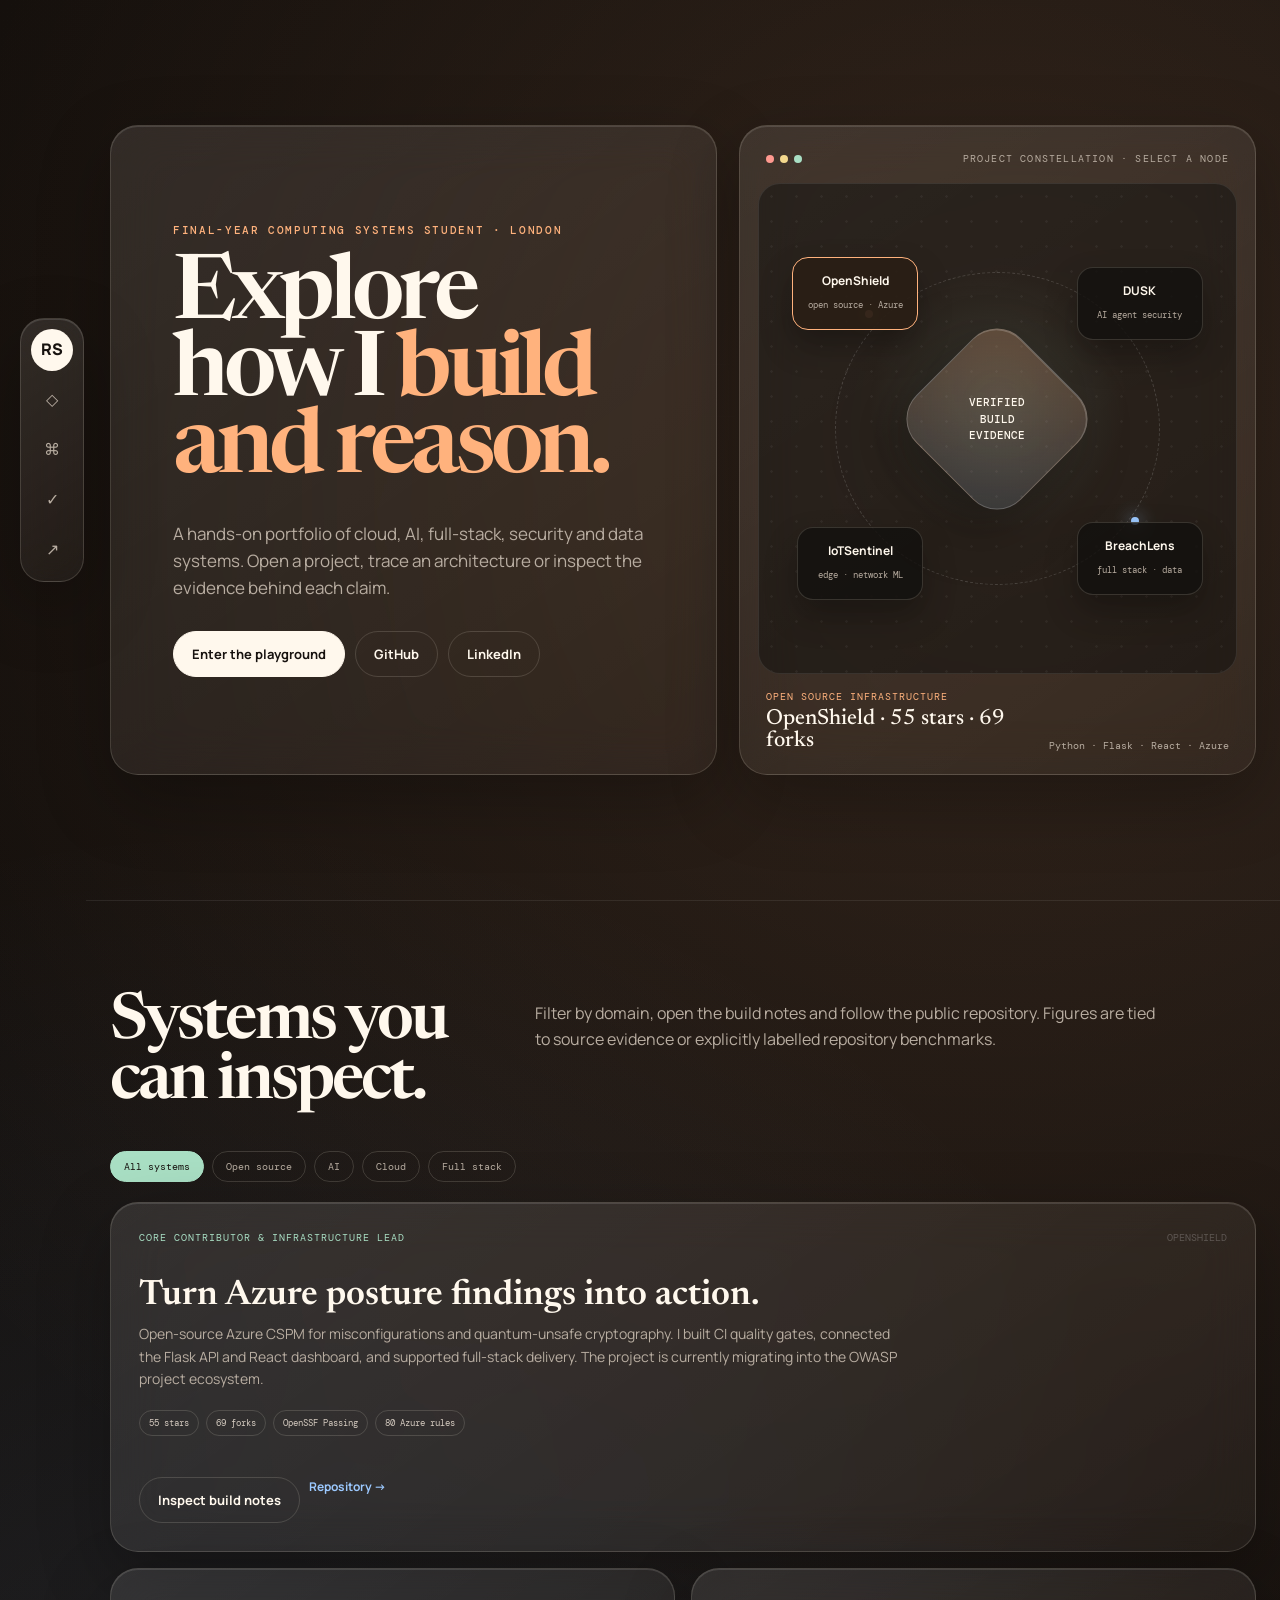
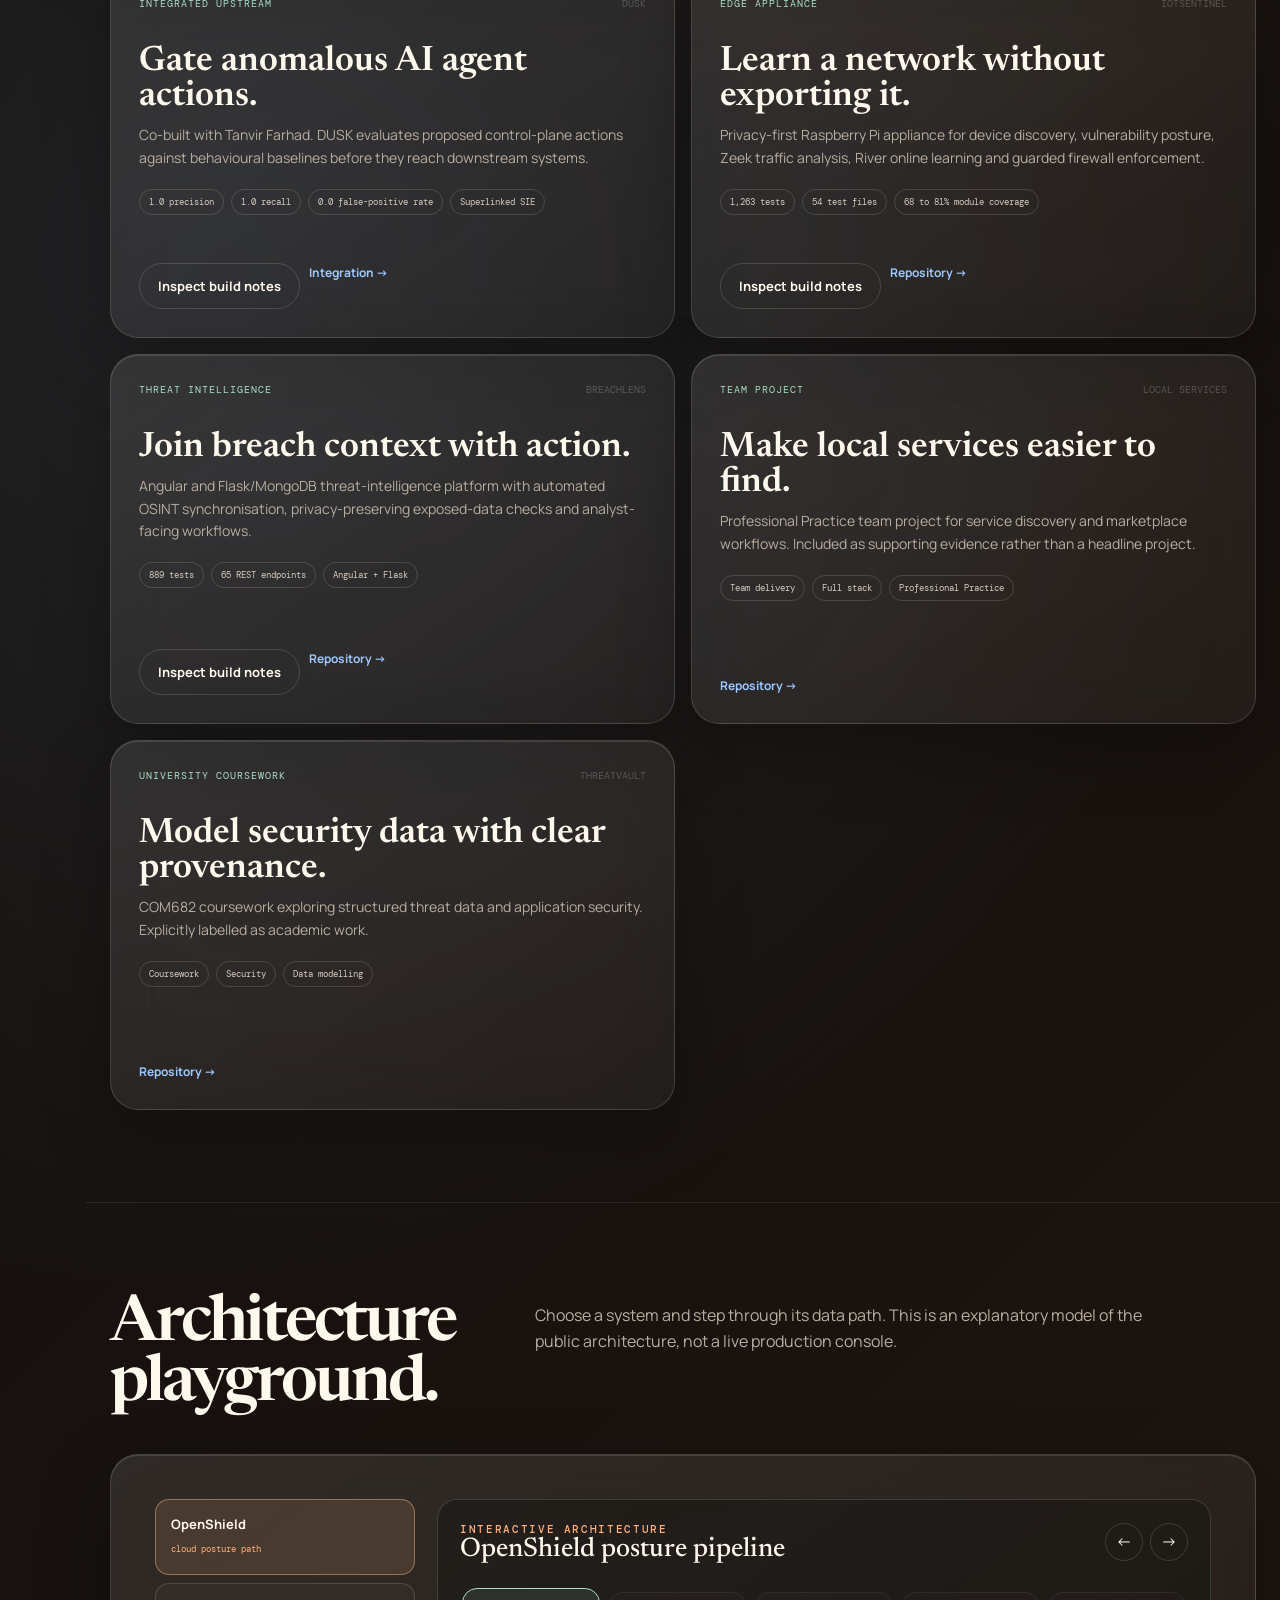
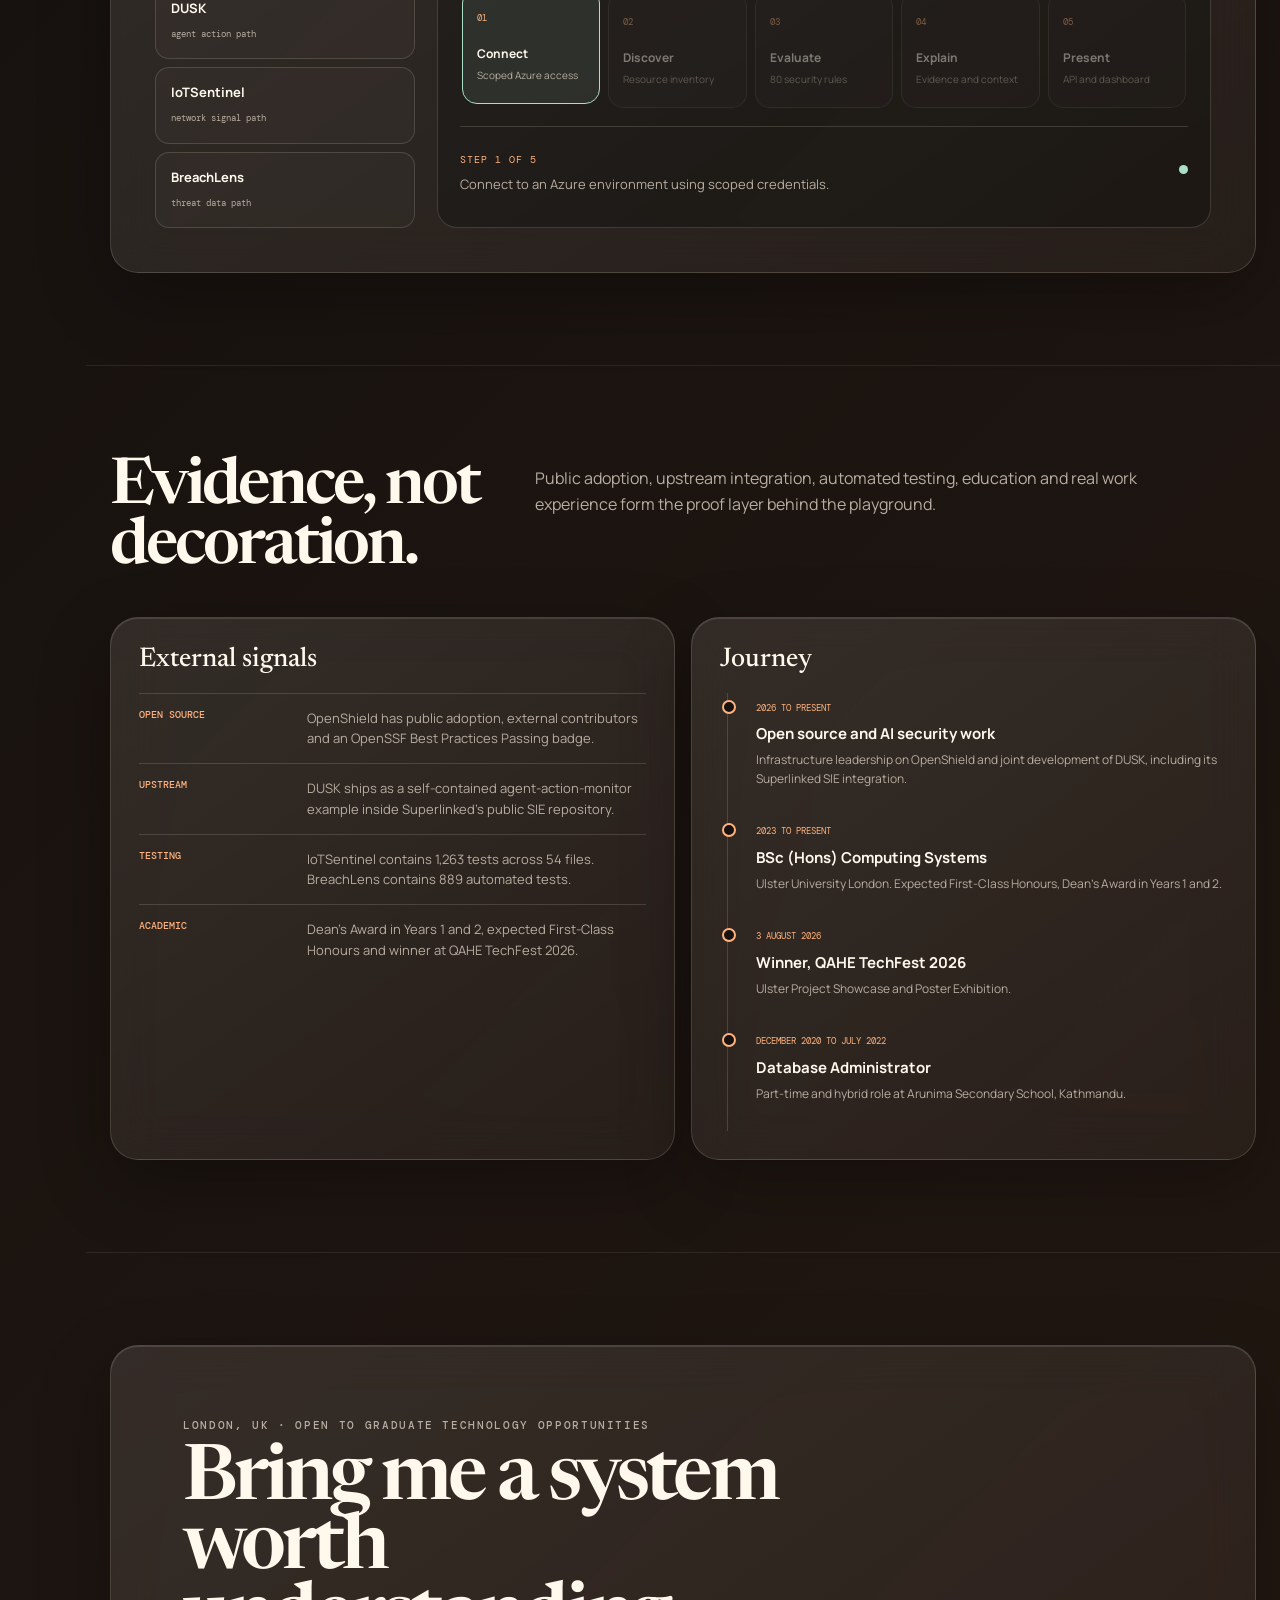
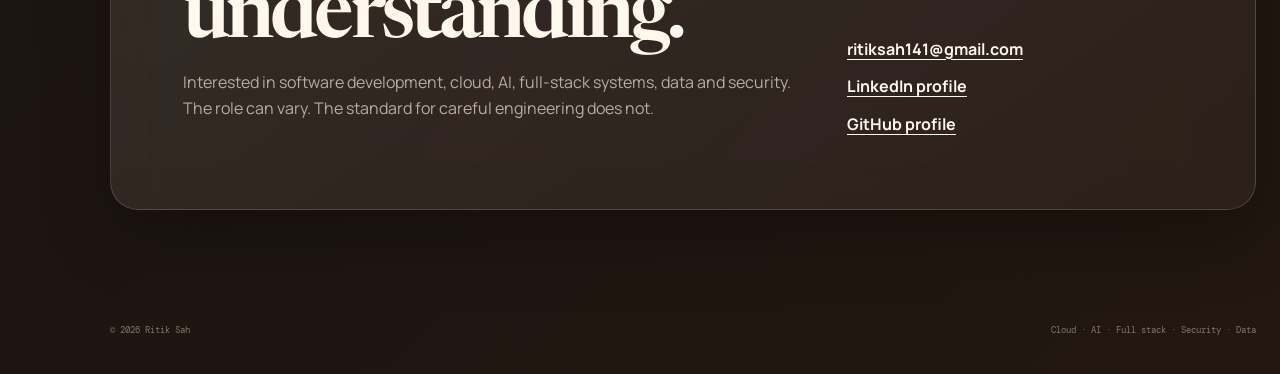
==== index.html @ d70bc998 "Rebuild portfolio as interactive systems playground" ====
<!doctype html>
<html lang="en">
<head>
  <meta charset="utf-8">
  <meta name="viewport" content="width=device-width,initial-scale=1">
  <meta name="description" content="Ritik Sah builds reliable digital systems across cloud, AI, full stack, security and data.">
  <meta property="og:title" content="Ritik Sah | Systems Playground">
  <meta property="og:description" content="Explore verified projects, architecture decisions and engineering evidence in an interactive systems playground.">
  <meta property="og:type" content="website">
  <meta property="og:url" content="https://portfolio-lilac-ten-41.vercel.app/">
  <meta name="twitter:card" content="summary">
  <meta name="theme-color" content="#17120f">
  <title>Ritik Sah | Systems Playground</title>
  <link rel="icon" href="data:image/svg+xml,%3Csvg xmlns='http://www.w3.org/2000/svg' viewBox='0 0 64 64'%3E%3Crect width='64' height='64' rx='16' fill='%2317120f'/%3E%3Cpath d='M32 10 50 17v13c0 12-7 20-18 25C21 50 14 42 14 30V17l18-7Z' fill='none' stroke='%23ffb27d' stroke-width='4'/%3E%3Cpath d='m23 32 6 6 13-14' fill='none' stroke='%23fff8ed' stroke-width='4'/%3E%3C/svg%3E">
  <link rel="preconnect" href="https://fonts.googleapis.com">
  <link rel="preconnect" href="https://fonts.gstatic.com" crossorigin>
  <link href="https://fonts.googleapis.com/css2?family=DM+Mono:wght@400;500&amp;family=Manrope:wght@400;500;600;700&amp;family=Newsreader:opsz,wght@6..72,500;6..72,600&amp;display=swap" rel="stylesheet">
  <style>
    :root {
      --night: #17120f;
      --night-deep: #0e0b09;
      --glass: rgba(255, 248, 239, .075);
      --glass-strong: rgba(255, 248, 239, .115);
      --line: rgba(255, 244, 229, .15);
      --paper: #fff8ed;
      --muted: #b8ada1;
      --peach: #ffb27d;
      --mint: #a9dfc4;
      --blue: #9cc9ff;
      --yellow: #f4d88d;
      --red: #ff998f;
      --max: 1240px;
      --radius: 28px;
    }

    * { box-sizing: border-box; }
    html { scroll-behavior: smooth; }
    body {
      margin: 0;
      min-height: 100vh;
      background:
        radial-gradient(circle at 78% 8%, rgba(255, 178, 125, .14), transparent 28%),
        radial-gradient(circle at 17% 36%, rgba(156, 201, 255, .1), transparent 30%),
        linear-gradient(135deg, var(--night-deep), var(--night) 48%, #221711);
      color: var(--paper);
      font-family: Manrope, sans-serif;
      line-height: 1.6;
      overflow-x: hidden;
    }
    body::before {
      content: "";
      position: fixed;
      inset: 0;
      pointer-events: none;
      opacity: .22;
      background-image:
        linear-gradient(rgba(255,255,255,.04) 1px, transparent 1px),
        linear-gradient(90deg, rgba(255,255,255,.04) 1px, transparent 1px);
      background-size: 52px 52px;
      mask-image: radial-gradient(circle at 50% 45%, black, transparent 78%);
    }
    a { color: inherit; }
    button, input { font: inherit; }
    button { color: inherit; }
    .skip {
      position: fixed;
      left: 18px;
      top: -80px;
      z-index: 1000;
      padding: 10px 14px;
      background: var(--paper);
      color: var(--night);
      border-radius: 10px;
    }
    .skip:focus { top: 18px; }
    :focus-visible { outline: 3px solid var(--yellow); outline-offset: 4px; }

    .glass {
      background: linear-gradient(145deg, rgba(255,255,255,.105), rgba(255,255,255,.045));
      border: 1px solid var(--line);
      border-radius: var(--radius);
      box-shadow: inset 0 1px 0 rgba(255,255,255,.12), 0 24px 70px rgba(0,0,0,.28);
      backdrop-filter: blur(24px) saturate(120%);
    }
    .shell { width: min(var(--max), calc(100% - 48px)); margin-inline: auto; }
    .mono { font-family: DM Mono, monospace; }
    .eyebrow {
      margin: 0;
      color: var(--peach);
      font: 500 11px DM Mono, monospace;
      letter-spacing: .15em;
      text-transform: uppercase;
    }

    .side-nav {
      position: fixed;
      z-index: 50;
      left: 20px;
      top: 50%;
      translate: 0 -50%;
      display: flex;
      flex-direction: column;
      gap: 8px;
      padding: 10px;
      border-radius: 24px;
    }
    .side-nav a {
      position: relative;
      display: grid;
      place-items: center;
      width: 42px;
      height: 42px;
      border-radius: 50%;
      text-decoration: none;
      color: var(--muted);
      transition: .2s ease;
    }
    .side-nav a:first-child { background: var(--paper); color: var(--night); font-weight: 800; }
    .side-nav a:hover, .side-nav a.active { background: var(--glass-strong); color: var(--paper); transform: scale(1.07); }
    .side-nav a:first-child:hover { background: var(--paper); color: var(--night); }
    .nav-tip {
      position: absolute;
      left: 52px;
      padding: 5px 9px;
      border: 1px solid var(--line);
      border-radius: 999px;
      background: #201914;
      color: var(--paper);
      font: 10px DM Mono, monospace;
      letter-spacing: .08em;
      text-transform: uppercase;
      white-space: nowrap;
      opacity: 0;
      pointer-events: none;
      transition: .18s ease;
    }
    .side-nav a:hover .nav-tip, .side-nav a:focus-visible .nav-tip { opacity: 1; left: 58px; }

    main { padding-left: 86px; }
    section { padding: 92px 0; border-top: 1px solid rgba(255,255,255,.08); }
    .hero { min-height: 100vh; display: grid; align-items: center; padding: 48px 0; border: 0; }
    .hero-grid { display: grid; grid-template-columns: 1.08fr .92fr; gap: 22px; }
    .hero-copy { padding: clamp(34px, 5vw, 62px); display: flex; flex-direction: column; justify-content: center; }
    .hero h1 {
      max-width: 760px;
      margin: 22px 0 0;
      font: 600 clamp(58px, 7vw, 102px)/.86 Newsreader, serif;
      letter-spacing: -.055em;
    }
    .hero h1 span { color: var(--peach); }
    .hero-intro { max-width: 650px; margin: 30px 0 0; color: var(--muted); font-size: 17px; }
    .hero-actions { display: flex; flex-wrap: wrap; gap: 10px; margin-top: 30px; }
    .btn {
      display: inline-flex;
      align-items: center;
      justify-content: center;
      min-height: 46px;
      padding: 0 18px;
      border: 1px solid var(--line);
      border-radius: 999px;
      background: transparent;
      color: var(--paper);
      text-decoration: none;
      font-size: 13px;
      font-weight: 700;
      cursor: pointer;
      transition: .2s ease;
    }
    .btn.primary { background: var(--paper); color: var(--night); border-color: var(--paper); }
    .btn:hover { transform: translateY(-2px); border-color: rgba(255,255,255,.42); }

    .console { min-height: 650px; padding: 18px; display: flex; flex-direction: column; overflow: hidden; }
    .console-bar { display: flex; align-items: center; justify-content: space-between; gap: 16px; padding: 8px 8px 18px; }
    .console-dots { display: flex; gap: 6px; }
    .console-dots i { width: 8px; height: 8px; border-radius: 50%; background: var(--red); }
    .console-dots i:nth-child(2) { background: var(--yellow); }
    .console-dots i:nth-child(3) { background: var(--mint); }
    .console-title { color: var(--muted); font: 10px DM Mono, monospace; letter-spacing: .12em; text-transform: uppercase; }
    .console-stage {
      position: relative;
      flex: 1;
      min-height: 490px;
      overflow: hidden;
      border: 1px solid rgba(255,255,255,.09);
      border-radius: 22px;
      background:
        radial-gradient(circle at 50% 45%, rgba(169,223,196,.12), transparent 36%),
        rgba(7,8,8,.4);
    }
    .console-stage::before {
      content: "";
      position: absolute;
      inset: 0;
      background-image: radial-gradient(circle, rgba(255,255,255,.13) 1px, transparent 1.5px);
      background-size: 25px 25px;
      opacity: .35;
    }
    .orbit { position: absolute; inset: 18% 16%; border: 1px dashed rgba(255,255,255,.16); border-radius: 50%; animation: spin 32s linear infinite; }
    .orbit::before, .orbit::after { content: ""; position: absolute; width: 8px; height: 8px; border-radius: 50%; background: var(--peach); box-shadow: 0 0 18px var(--peach); }
    .orbit::before { left: 9%; top: 12%; }
    .orbit::after { right: 6%; bottom: 19%; background: var(--blue); box-shadow: 0 0 18px var(--blue); }
    .core {
      position: absolute;
      left: 50%;
      top: 48%;
      translate: -50% -50%;
      width: 148px;
      aspect-ratio: 1;
      display: grid;
      place-items: center;
      border-radius: 34px;
      background: linear-gradient(145deg, rgba(255,178,125,.24), rgba(156,201,255,.12));
      border: 1px solid rgba(255,255,255,.2);
      box-shadow: 0 24px 60px rgba(0,0,0,.35), inset 0 1px 0 rgba(255,255,255,.2);
      transform: rotate(45deg);
      transition: .35s ease;
    }
    .core span { transform: rotate(-45deg); text-align: center; font: 500 11px DM Mono, monospace; line-height: 1.5; }
    .node {
      position: absolute;
      width: 126px;
      padding: 13px;
      border: 1px solid var(--line);
      border-radius: 16px;
      background: rgba(20,17,15,.84);
      box-shadow: 0 16px 32px rgba(0,0,0,.28);
      cursor: pointer;
      transition: .22s ease;
    }
    .node:hover, .node.active { transform: translateY(-5px); border-color: var(--peach); background: rgba(42,30,22,.94); }
    .node b { display: block; font-size: 12px; }
    .node small { color: var(--muted); font: 9px DM Mono, monospace; }
    .node[data-key="openshield"] { left: 7%; top: 16%; }
    .node[data-key="dusk"] { right: 7%; top: 17%; }
    .node[data-key="iotsentinel"] { left: 8%; bottom: 15%; }
    .node[data-key="breachlens"] { right: 7%; bottom: 16%; }
    .console-readout { display: grid; grid-template-columns: 1fr auto; gap: 20px; align-items: end; padding: 16px 8px 4px; }
    .readout-label { color: var(--peach); font: 10px DM Mono, monospace; text-transform: uppercase; letter-spacing: .1em; }
    .readout-title { margin-top: 5px; font: 500 22px Newsreader, serif; }
    .readout-meta { color: var(--muted); font: 10px DM Mono, monospace; text-align: right; }

    .section-head { display: grid; grid-template-columns: .7fr 1.3fr; gap: 36px; margin-bottom: 38px; }
    .section-head h2 { margin: 0; font: 600 clamp(42px, 5vw, 68px)/.94 Newsreader, serif; letter-spacing: -.045em; }
    .section-head p { max-width: 620px; margin: 8px 0 0; color: var(--muted); }

    .filter-row { display: flex; flex-wrap: wrap; gap: 8px; margin-bottom: 20px; }
    .filter {
      padding: 8px 13px;
      border: 1px solid var(--line);
      border-radius: 999px;
      background: transparent;
      color: var(--muted);
      font: 10px DM Mono, monospace;
      cursor: pointer;
    }
    .filter.active, .filter:hover { color: var(--night); background: var(--mint); border-color: var(--mint); }
    .project-grid { display: grid; grid-template-columns: repeat(12, 1fr); gap: 16px; }
    .project-card {
      grid-column: span 6;
      min-height: 370px;
      padding: 28px;
      display: flex;
      flex-direction: column;
      transition: transform .25s ease, border-color .25s ease, opacity .25s ease;
    }
    .project-card.featured { grid-column: span 12; min-height: 350px; }
    .project-card:hover { transform: translateY(-6px); border-color: rgba(255,178,125,.5); }
    .project-card.hidden { display: none; }
    .card-top { display: flex; justify-content: space-between; align-items: start; gap: 18px; }
    .status { color: var(--mint); font: 10px DM Mono, monospace; text-transform: uppercase; letter-spacing: .1em; }
    .card-number { color: rgba(255,255,255,.22); font: 10px DM Mono, monospace; }
    .project-card h3 { margin: 34px 0 10px; font: 600 35px Newsreader, serif; }
    .project-card p { max-width: 760px; margin: 0; color: var(--muted); font-size: 14px; }
    .chips { display: flex; flex-wrap: wrap; gap: 7px; margin: 20px 0; }
    .chip { padding: 6px 9px; border: 1px solid var(--line); border-radius: 999px; color: #d6ccc1; font: 9px DM Mono, monospace; }
    .card-actions { margin-top: auto; display: flex; flex-wrap: wrap; gap: 9px; }
    .text-link { color: var(--blue); font-size: 12px; font-weight: 700; text-decoration: none; }

    .playground { padding: clamp(24px, 4vw, 44px); }
    .play-grid { display: grid; grid-template-columns: 260px 1fr; gap: 22px; }
    .play-menu { display: flex; flex-direction: column; gap: 8px; }
    .play-tab {
      padding: 14px 15px;
      border: 1px solid var(--line);
      border-radius: 14px;
      background: rgba(255,255,255,.025);
      color: var(--muted);
      text-align: left;
      cursor: pointer;
      transition: .2s ease;
    }
    .play-tab b { display: block; color: var(--paper); font-size: 13px; }
    .play-tab span { font: 9px DM Mono, monospace; }
    .play-tab.active { background: rgba(255,178,125,.13); border-color: rgba(255,178,125,.46); color: var(--peach); }
    .flow-panel { min-width: 0; padding: 22px; border: 1px solid var(--line); border-radius: 20px; background: rgba(3,5,5,.25); }
    .flow-toolbar { display: flex; justify-content: space-between; gap: 20px; align-items: center; margin-bottom: 24px; }
    .flow-toolbar h3 { margin: 0; font: 500 27px Newsreader, serif; }
    .flow-actions { display: flex; gap: 7px; }
    .icon-btn { width: 38px; height: 38px; border: 1px solid var(--line); border-radius: 50%; background: transparent; cursor: pointer; }
    .icon-btn:hover { background: var(--glass-strong); }
    .flow-track { display: grid; grid-template-columns: repeat(5, minmax(100px, 1fr)); gap: 8px; overflow-x: auto; padding: 5px 2px 18px; }
    .flow-step {
      position: relative;
      min-height: 116px;
      padding: 14px;
      border: 1px solid var(--line);
      border-radius: 15px;
      background: rgba(255,255,255,.035);
      opacity: .42;
      transition: .25s ease;
    }
    .flow-step.active { opacity: 1; border-color: var(--mint); background: rgba(169,223,196,.1); transform: translateY(-4px); }
    .flow-step.done { opacity: .75; }
    .step-index { color: var(--peach); font: 9px DM Mono, monospace; }
    .flow-step b { display: block; margin-top: 16px; font-size: 12px; }
    .flow-step small { display: block; margin-top: 4px; color: var(--muted); font-size: 10px; }
    .flow-output { display: grid; grid-template-columns: 1fr auto; gap: 16px; padding-top: 18px; border-top: 1px solid var(--line); }
    .flow-output p { margin: 4px 0 0; color: var(--muted); font-size: 13px; }
    .pulse { align-self: center; width: 9px; height: 9px; border-radius: 50%; background: var(--mint); box-shadow: 0 0 0 0 rgba(169,223,196,.45); animation: pulse 1.8s infinite; }

    .evidence-grid { display: grid; grid-template-columns: 1fr 1fr; gap: 16px; }
    .evidence-card { padding: 28px; }
    .evidence-card h3 { margin: 0 0 20px; font: 500 27px Newsreader, serif; }
    .evidence-row { display: grid; grid-template-columns: 150px 1fr; gap: 18px; padding: 14px 0; border-top: 1px solid var(--line); }
    .evidence-row b { color: var(--peach); font: 500 10px DM Mono, monospace; }
    .evidence-row span { color: var(--muted); font-size: 13px; }
    .timeline { border-left: 1px solid var(--line); margin-left: 7px; }
    .timeline article { position: relative; padding: 0 0 28px 28px; }
    .timeline article::before { content: ""; position: absolute; left: -6px; top: 7px; width: 10px; height: 10px; border-radius: 50%; background: var(--night); border: 2px solid var(--peach); }
    .timeline time { color: var(--peach); font: 9px DM Mono, monospace; }
    .timeline h4 { margin: 4px 0; font-size: 15px; }
    .timeline p { margin: 0; color: var(--muted); font-size: 12px; }

    .contact-card { padding: clamp(34px, 6vw, 72px); display: grid; grid-template-columns: 1.3fr .7fr; gap: 40px; align-items: end; }
    .contact-card h2 { max-width: 760px; margin: 15px 0 0; font: 600 clamp(48px, 6vw, 82px)/.9 Newsreader, serif; letter-spacing: -.05em; }
    .contact-card p { max-width: 650px; color: var(--muted); }
    .contact-links { display: flex; flex-direction: column; align-items: flex-start; gap: 12px; }
    .contact-links a { text-underline-offset: 4px; font-weight: 700; }
    .site-footer { display: flex; justify-content: space-between; gap: 30px; padding: 22px 0 38px; color: #80766d; font: 9px DM Mono, monospace; }

    .modal {
      position: fixed;
      inset: 0;
      z-index: 100;
      display: none;
      align-items: center;
      justify-content: center;
      padding: 22px;
      background: rgba(8,6,5,.78);
      backdrop-filter: blur(18px);
    }
    .modal.open { display: flex; }
    .modal-box { width: min(780px, 100%); max-height: 88vh; overflow: auto; padding: 30px; }
    .modal-head { display: flex; justify-content: space-between; gap: 18px; align-items: start; }
    .modal-title { margin: 5px 0 0; font: 600 42px Newsreader, serif; }
    .modal-close { width: 40px; height: 40px; border: 1px solid var(--line); border-radius: 50%; background: transparent; cursor: pointer; }
    .modal-summary { color: var(--muted); }
    .modal-section { margin-top: 26px; }
    .modal-section h4 { margin: 0 0 10px; color: var(--peach); font: 500 10px DM Mono, monospace; letter-spacing: .11em; text-transform: uppercase; }
    .modal-list { display: grid; gap: 8px; padding: 0; list-style: none; }
    .modal-list li { padding: 12px 13px; border: 1px solid var(--line); border-radius: 12px; color: #d7ccc0; font-size: 13px; }

    .reveal { opacity: 0; transform: translateY(18px); transition: .6s ease; }
    .reveal.visible { opacity: 1; transform: none; }
    @keyframes spin { to { transform: rotate(360deg); } }
    @keyframes pulse { 70% { box-shadow: 0 0 0 12px rgba(169,223,196,0); } }

    @media (max-width: 980px) {
      .side-nav { left: 50%; top: auto; bottom: 14px; translate: -50% 0; flex-direction: row; }
      .nav-tip { display: none; }
      main { padding-left: 0; padding-bottom: 82px; }
      .hero-grid, .section-head, .contact-card { grid-template-columns: minmax(0, 1fr); }
      .hero-grid > *, .console, .console-bar, .console-readout, .section-head > *, .contact-card > * { min-width: 0; }
      .console { min-height: 600px; }
      .project-card, .project-card.featured { grid-column: span 12; }
      .play-grid { grid-template-columns: 1fr; }
      .play-menu { display: grid; grid-template-columns: repeat(4, 1fr); }
      .evidence-grid { grid-template-columns: 1fr; }
    }
    @media (max-width: 640px) {
      .shell { width: min(100% - 28px, var(--max)); }
      section { padding: 68px 0; }
      .hero { padding-top: 16px; }
      .hero-copy { padding: 30px 24px; }
      .hero h1 { font-size: clamp(48px, 15vw, 66px); overflow-wrap: anywhere; }
      .hero-intro { font-size: 15px; }
      .hero-actions .btn { padding-inline: 14px; }
      .console { min-height: 560px; }
      .console-stage { min-height: 410px; }
      .orbit { inset: 25% 10%; }
      .core { width: 112px; }
      .node { width: 106px; padding: 10px; }
      .node[data-key="openshield"] { left: 3%; top: 9%; }
      .node[data-key="dusk"] { right: 3%; top: 10%; }
      .node[data-key="iotsentinel"] { left: 3%; bottom: 9%; }
      .node[data-key="breachlens"] { right: 3%; bottom: 10%; }
      .console-readout { grid-template-columns: 1fr; }
      .readout-meta { text-align: left; }
      .play-menu { grid-template-columns: 1fr 1fr; }
      .flow-output { grid-template-columns: 1fr; }
      .evidence-row { grid-template-columns: 1fr; gap: 5px; }
      .site-footer { flex-direction: column; }
    }
    @media (prefers-reduced-motion: reduce) {
      html { scroll-behavior: auto; }
      *, *::before, *::after { animation-duration: .01ms !important; animation-iteration-count: 1 !important; transition-duration: .01ms !important; }
      .reveal { opacity: 1; transform: none; }
    }
  </style>
</head>
<body>
  <a class="skip" href="#main">Skip to content</a>
  <nav class="side-nav glass" aria-label="Section navigation">
    <a href="#home" aria-label="Home">RS<span class="nav-tip">Home</span></a>
    <a href="#work" data-section="work" aria-label="Projects">◇<span class="nav-tip">Projects</span></a>
    <a href="#lab" data-section="lab" aria-label="Systems playground">⌘<span class="nav-tip">Playground</span></a>
    <a href="#evidence" data-section="evidence" aria-label="Evidence">✓<span class="nav-tip">Evidence</span></a>
    <a href="#contact" data-section="contact" aria-label="Contact">↗<span class="nav-tip">Contact</span></a>
  </nav>

  <main id="main">
    <section class="hero" id="home">
      <div class="shell hero-grid">
        <div class="hero-copy glass reveal">
          <p class="eyebrow">Final-year Computing Systems student · London</p>
          <h1>Explore how I <span>build and reason.</span></h1>
          <p class="hero-intro">A hands-on portfolio of cloud, AI, full-stack, security and data systems. Open a project, trace an architecture or inspect the evidence behind each claim.</p>
          <div class="hero-actions">
            <a class="btn primary" href="#lab">Enter the playground</a>
            <a class="btn" href="https://github.com/ritiksah141" target="_blank" rel="noopener">GitHub</a>
            <a class="btn" href="https://www.linkedin.com/in/ritik-sah-858015335/" target="_blank" rel="noopener">LinkedIn</a>
          </div>
        </div>

        <div class="console glass reveal" aria-label="Interactive project constellation">
          <div class="console-bar"><div class="console-dots" aria-hidden="true"><i></i><i></i><i></i></div><div class="console-title">project constellation · select a node</div></div>
          <div class="console-stage">
            <div class="orbit" aria-hidden="true"></div>
            <div class="core"><span>VERIFIED<br>BUILD<br>EVIDENCE</span></div>
            <button class="node active" data-key="openshield"><b>OpenShield</b><small>open source · Azure</small></button>
            <button class="node" data-key="dusk"><b>DUSK</b><small>AI agent security</small></button>
            <button class="node" data-key="iotsentinel"><b>IoTSentinel</b><small>edge · network ML</small></button>
            <button class="node" data-key="breachlens"><b>BreachLens</b><small>full stack · data</small></button>
          </div>
          <div class="console-readout" aria-live="polite">
            <div><div class="readout-label" id="constellationLabel">Open source infrastructure</div><div class="readout-title" id="constellationTitle">OpenShield · 55 stars · 69 forks</div></div>
            <div class="readout-meta" id="constellationMeta">Python · Flask · React · Azure</div>
          </div>
        </div>
      </div>
    </section>

    <section id="work">
      <div class="shell">
        <div class="section-head reveal"><h2>Systems you can inspect.</h2><p>Filter by domain, open the build notes and follow the public repository. Figures are tied to source evidence or explicitly labelled repository benchmarks.</p></div>
        <div class="filter-row reveal" aria-label="Filter projects">
          <button class="filter active" data-filter="all">All systems</button>
          <button class="filter" data-filter="open-source">Open source</button>
          <button class="filter" data-filter="ai">AI</button>
          <button class="filter" data-filter="cloud">Cloud</button>
          <button class="filter" data-filter="full-stack">Full stack</button>
        </div>
        <div class="project-grid">
          <article class="project-card featured glass reveal" data-tags="open-source cloud full-stack security">
            <div class="card-top"><span class="status">Core Contributor &amp; Infrastructure Lead</span><span class="card-number">OPENSHIELD</span></div>
            <h3>Turn Azure posture findings into action.</h3>
            <p>Open-source Azure CSPM for misconfigurations and quantum-unsafe cryptography. I built CI quality gates, connected the Flask API and React dashboard, and supported full-stack delivery. The project is currently migrating into the OWASP project ecosystem.</p>
            <div class="chips"><span class="chip">55 stars</span><span class="chip">69 forks</span><span class="chip">OpenSSF Passing</span><span class="chip">80 Azure rules</span></div>
            <div class="card-actions"><button class="btn detail-btn" data-project="openshield">Inspect build notes</button><a class="text-link" href="https://github.com/openshield-org/openshield" target="_blank" rel="noopener">Repository →</a></div>
          </article>

          <article class="project-card glass reveal" data-tags="open-source ai security">
            <div class="card-top"><span class="status">Integrated upstream</span><span class="card-number">DUSK</span></div>
            <h3>Gate anomalous AI agent actions.</h3>
            <p>Co-built with Tanvir Farhad. DUSK evaluates proposed control-plane actions against behavioural baselines before they reach downstream systems.</p>
            <div class="chips"><span class="chip">1.0 precision</span><span class="chip">1.0 recall</span><span class="chip">0.0 false-positive rate</span><span class="chip">Superlinked SIE</span></div>
            <div class="card-actions"><button class="btn detail-btn" data-project="dusk">Inspect build notes</button><a class="text-link" href="https://github.com/superlinked/sie/tree/main/examples/agent-action-monitor" target="_blank" rel="noopener">Integration →</a></div>
          </article>

          <article class="project-card glass reveal" data-tags="ai security data">
            <div class="card-top"><span class="status">Edge appliance</span><span class="card-number">IOTSENTINEL</span></div>
            <h3>Learn a network without exporting it.</h3>
            <p>Privacy-first Raspberry Pi appliance for device discovery, vulnerability posture, Zeek traffic analysis, River online learning and guarded firewall enforcement.</p>
            <div class="chips"><span class="chip">1,263 tests</span><span class="chip">54 test files</span><span class="chip">68 to 81% module coverage</span></div>
            <div class="card-actions"><button class="btn detail-btn" data-project="iotsentinel">Inspect build notes</button><a class="text-link" href="https://github.com/ritiksah141/iotsentinel" target="_blank" rel="noopener">Repository →</a></div>
          </article>

          <article class="project-card glass reveal" data-tags="full-stack security data">
            <div class="card-top"><span class="status">Threat intelligence</span><span class="card-number">BREACHLENS</span></div>
            <h3>Join breach context with action.</h3>
            <p>Angular and Flask/MongoDB threat-intelligence platform with automated OSINT synchronisation, privacy-preserving exposed-data checks and analyst-facing workflows.</p>
            <div class="chips"><span class="chip">889 tests</span><span class="chip">65 REST endpoints</span><span class="chip">Angular + Flask</span></div>
            <div class="card-actions"><button class="btn detail-btn" data-project="breachlens">Inspect build notes</button><a class="text-link" href="https://github.com/ritiksah141/BreachLens" target="_blank" rel="noopener">Repository →</a></div>
          </article>

          <article class="project-card glass reveal" data-tags="full-stack cloud">
            <div class="card-top"><span class="status">Team project</span><span class="card-number">LOCAL SERVICES</span></div>
            <h3>Make local services easier to find.</h3>
            <p>Professional Practice team project for service discovery and marketplace workflows. Included as supporting evidence rather than a headline project.</p>
            <div class="chips"><span class="chip">Team delivery</span><span class="chip">Full stack</span><span class="chip">Professional Practice</span></div>
            <div class="card-actions"><a class="text-link" href="https://github.com/Project-Professional-Practice-DHR/local-services-directory" target="_blank" rel="noopener">Repository →</a></div>
          </article>

          <article class="project-card glass reveal" data-tags="security data">
            <div class="card-top"><span class="status">University coursework</span><span class="card-number">THREATVAULT</span></div>
            <h3>Model security data with clear provenance.</h3>
            <p>COM682 coursework exploring structured threat data and application security. Explicitly labelled as academic work.</p>
            <div class="chips"><span class="chip">Coursework</span><span class="chip">Security</span><span class="chip">Data modelling</span></div>
            <div class="card-actions"><a class="text-link" href="https://github.com/ritiksah141/ThreatVault" target="_blank" rel="noopener">Repository →</a></div>
          </article>
        </div>
      </div>
    </section>

    <section id="lab">
      <div class="shell">
        <div class="section-head reveal"><h2>Architecture playground.</h2><p>Choose a system and step through its data path. This is an explanatory model of the public architecture, not a live production console.</p></div>
        <div class="playground glass reveal">
          <div class="play-grid">
            <div class="play-menu" role="tablist" aria-label="Choose a system">
              <button class="play-tab active" role="tab" aria-selected="true" data-flow="openshield"><b>OpenShield</b><span>cloud posture path</span></button>
              <button class="play-tab" role="tab" aria-selected="false" data-flow="dusk"><b>DUSK</b><span>agent action path</span></button>
              <button class="play-tab" role="tab" aria-selected="false" data-flow="iotsentinel"><b>IoTSentinel</b><span>network signal path</span></button>
              <button class="play-tab" role="tab" aria-selected="false" data-flow="breachlens"><b>BreachLens</b><span>threat data path</span></button>
            </div>
            <div class="flow-panel">
              <div class="flow-toolbar"><div><p class="eyebrow">Interactive architecture</p><h3 id="flowTitle">OpenShield posture pipeline</h3></div><div class="flow-actions"><button class="icon-btn" id="flowBack" aria-label="Previous architecture step">←</button><button class="icon-btn" id="flowNext" aria-label="Next architecture step">→</button></div></div>
              <div class="flow-track" id="flowTrack"></div>
              <div class="flow-output" aria-live="polite"><div><span class="readout-label" id="flowLabel">Step 1 of 5</span><p id="flowDescription">Connect to an Azure environment using scoped credentials.</p></div><span class="pulse" aria-hidden="true"></span></div>
            </div>
          </div>
        </div>
      </div>
    </section>

    <section id="evidence">
      <div class="shell">
        <div class="section-head reveal"><h2>Evidence, not decoration.</h2><p>Public adoption, upstream integration, automated testing, education and real work experience form the proof layer behind the playground.</p></div>
        <div class="evidence-grid">
          <div class="evidence-card glass reveal">
            <h3>External signals</h3>
            <div class="evidence-row"><b>OPEN SOURCE</b><span>OpenShield has public adoption, external contributors and an OpenSSF Best Practices Passing badge.</span></div>
            <div class="evidence-row"><b>UPSTREAM</b><span>DUSK ships as a self-contained agent-action-monitor example inside Superlinked's public SIE repository.</span></div>
            <div class="evidence-row"><b>TESTING</b><span>IoTSentinel contains 1,263 tests across 54 files. BreachLens contains 889 automated tests.</span></div>
            <div class="evidence-row"><b>ACADEMIC</b><span>Dean's Award in Years 1 and 2, expected First-Class Honours and winner at QAHE TechFest 2026.</span></div>
          </div>
          <div class="evidence-card glass reveal">
            <h3>Journey</h3>
            <div class="timeline">
              <article><time>2026 TO PRESENT</time><h4>Open source and AI security work</h4><p>Infrastructure leadership on OpenShield and joint development of DUSK, including its Superlinked SIE integration.</p></article>
              <article><time>2023 TO PRESENT</time><h4>BSc (Hons) Computing Systems</h4><p>Ulster University London. Expected First-Class Honours, Dean's Award in Years 1 and 2.</p></article>
              <article><time>3 AUGUST 2026</time><h4>Winner, QAHE TechFest 2026</h4><p>Ulster Project Showcase and Poster Exhibition.</p></article>
              <article><time>DECEMBER 2020 TO JULY 2022</time><h4>Database Administrator</h4><p>Part-time and hybrid role at Arunima Secondary School, Kathmandu.</p></article>
            </div>
          </div>
        </div>
      </div>
    </section>

    <section id="contact">
      <div class="shell contact-card glass reveal">
        <div><p class="eyebrow">London, UK · Open to graduate technology opportunities</p><h2>Bring me a system worth understanding.</h2><p>Interested in software development, cloud, AI, full-stack systems, data and security. The role can vary. The standard for careful engineering does not.</p></div>
        <div class="contact-links"><a href="mailto:ritiksah141@gmail.com">ritiksah141@gmail.com</a><a href="https://www.linkedin.com/in/ritik-sah-858015335/" target="_blank" rel="noopener">LinkedIn profile</a><a href="https://github.com/ritiksah141" target="_blank" rel="noopener">GitHub profile</a></div>
      </div>
    </section>

    <footer class="shell site-footer"><span>© 2026 Ritik Sah</span><span>Cloud · AI · Full stack · Security · Data</span></footer>
  </main>

  <div class="modal" id="projectModal" role="dialog" aria-modal="true" aria-labelledby="modalTitle">
    <div class="modal-box glass" id="modalBox">
      <div class="modal-head"><div><p class="eyebrow" id="modalEyebrow"></p><h3 class="modal-title" id="modalTitle"></h3></div><button class="modal-close" id="modalClose" aria-label="Close project details">×</button></div>
      <p class="modal-summary" id="modalSummary"></p>
      <div class="modal-section"><h4>Build decisions</h4><ul class="modal-list" id="modalDecisions"></ul></div>
      <div class="modal-section"><h4>Verified evidence</h4><div class="chips" id="modalEvidence"></div></div>
      <div class="modal-section"><a class="btn primary" id="modalLink" target="_blank" rel="noopener">Open repository</a></div>
    </div>
  </div>

  <script>
    const systems = {
      openshield: {
        label: 'Open source infrastructure',
        title: 'OpenShield · 55 stars · 69 forks',
        meta: 'Python · Flask · React · Azure',
        flowTitle: 'OpenShield posture pipeline',
        flow: [
          ['Connect', 'Scoped Azure access', 'Connect to an Azure environment using scoped credentials.'],
          ['Discover', 'Resource inventory', 'Enumerate supported resource types and configuration state.'],
          ['Evaluate', '80 security rules', 'Evaluate cloud posture and identify actionable findings.'],
          ['Explain', 'Evidence and context', 'Attach affected resources, reasoning and remediation context.'],
          ['Present', 'API and dashboard', 'Deliver findings through the Flask API and React dashboard.']
        ]
      },
      dusk: {
        label: 'AI agent action control',
        title: 'DUSK · Superlinked SIE integration',
        meta: 'Python · Behavioural baselines · MITRE',
        flowTitle: 'DUSK action evaluation',
        flow: [
          ['Observe', 'Action proposal', 'Capture a proposed agent action before downstream execution.'],
          ['Represent', 'Action features', 'Represent the action using behavioural and contextual signals.'],
          ['Compare', 'Baseline distance', 'Compare the proposal with established behavioural baselines.'],
          ['Map', 'ATT&amp;CK and ATLAS', 'Map anomalous behaviour to relevant adversarial techniques.'],
          ['Gate', 'Allow or refuse', 'Return a decision before the action reaches the target system.']
        ]
      },
      iotsentinel: {
        label: 'Privacy-first edge security',
        title: 'IoTSentinel · 1,263 tests',
        meta: 'Raspberry Pi · Zeek · River ML · Linux',
        flowTitle: 'IoTSentinel network signal path',
        flow: [
          ['Observe', 'Network metadata', 'Collect device and traffic metadata locally on the appliance.'],
          ['Parse', 'Zeek logs', 'Transform Zeek outputs into structured network events.'],
          ['Learn', 'River online model', 'Update an online behavioural model as network conditions change.'],
          ['Explain', 'Risk evidence', 'Attach contributing signals to each anomalous event.'],
          ['Respond', 'Guarded controls', 'Surface alerts and apply guarded firewall enforcement when configured.']
        ]
      },
      breachlens: {
        label: 'Threat intelligence workflow',
        title: 'BreachLens · 889 tests · 65 endpoints',
        meta: 'Angular · Flask · MongoDB · OSINT',
        flowTitle: 'BreachLens threat data path',
        flow: [
          ['Collect', 'OSINT sources', 'Synchronise supported public intelligence sources.'],
          ['Normalize', 'Common records', 'Normalize varying source formats into consistent records.'],
          ['Store', 'MongoDB', 'Persist structured threat and breach context for retrieval.'],
          ['Serve', '65 REST endpoints', 'Expose authenticated workflows through the Flask API.'],
          ['Explore', 'Angular interface', 'Present searchable context and privacy-preserving exposed-data checks.']
        ]
      }
    };

    const projectDetails = {
      openshield: {
        eyebrow: 'Open source · Azure cloud posture',
        title: 'OpenShield',
        summary: 'An open-source Azure Cloud Security Posture Management platform with public adoption and external contributors.',
        decisions: ['CI quality gates protect changes before integration.', 'Flask API and React dashboard are connected as one delivery surface.', 'Findings retain affected-resource context and remediation guidance.'],
        evidence: ['55 GitHub stars', '69 forks', 'OpenSSF Passing badge', '80 Azure rules'],
        link: 'https://github.com/openshield-org/openshield'
      },
      dusk: {
        eyebrow: 'AI agent security · Joint work',
        title: 'DUSK',
        summary: 'A behavioural gate for proposed AI agent actions, co-built with Tanvir Farhad and integrated into Superlinked SIE.',
        decisions: ['Evaluate before downstream action execution.', 'Compare behaviour with contextual baselines.', 'Map findings to MITRE ATT&amp;CK and ATLAS.'],
        evidence: ['1.0 precision', '1.0 recall', '0.0 false-positive rate', 'Superlinked SIE'],
        link: 'https://github.com/ShieldTech-Ltd/DUSK'
      },
      iotsentinel: {
        eyebrow: 'Edge security · Network ML',
        title: 'IoTSentinel',
        summary: 'A privacy-first Raspberry Pi network-security appliance that keeps traffic analysis and online learning local.',
        decisions: ['Use Zeek for structured network telemetry.', 'Use River for incremental learning under changing conditions.', 'Keep enforcement guarded and explainable.'],
        evidence: ['1,263 tests', '54 test files', '68 to 81% module coverage'],
        link: 'https://github.com/ritiksah141/iotsentinel'
      },
      breachlens: {
        eyebrow: 'Threat intelligence · Full stack',
        title: 'BreachLens',
        summary: 'A full-stack threat-intelligence platform joining OSINT synchronisation, breach context and analyst workflows.',
        decisions: ['Normalize varied source records before presentation.', 'Keep exposed-data checks privacy preserving.', 'Separate Angular interaction from Flask data workflows.'],
        evidence: ['889 automated tests', '65 REST endpoints', 'Angular + Flask + MongoDB'],
        link: 'https://github.com/ritiksah141/BreachLens'
      }
    };

    const readout = {
      label: document.getElementById('constellationLabel'),
      title: document.getElementById('constellationTitle'),
      meta: document.getElementById('constellationMeta')
    };
    document.querySelectorAll('.node').forEach(node => {
      node.addEventListener('click', () => {
        document.querySelectorAll('.node').forEach(item => item.classList.remove('active'));
        node.classList.add('active');
        const system = systems[node.dataset.key];
        readout.label.textContent = system.label;
        readout.title.textContent = system.title;
        readout.meta.textContent = system.meta;
      });
    });

    document.querySelectorAll('.filter').forEach(button => {
      button.addEventListener('click', () => {
        document.querySelectorAll('.filter').forEach(item => item.classList.remove('active'));
        button.classList.add('active');
        const filter = button.dataset.filter;
        document.querySelectorAll('.project-card').forEach(card => {
          const visible = filter === 'all' || card.dataset.tags.split(' ').includes(filter);
          card.classList.toggle('hidden', !visible);
        });
      });
    });

    let activeFlow = 'openshield';
    let activeStep = 0;
    const flowTrack = document.getElementById('flowTrack');
    const flowTitle = document.getElementById('flowTitle');
    const flowLabel = document.getElementById('flowLabel');
    const flowDescription = document.getElementById('flowDescription');

    function renderFlow() {
      const system = systems[activeFlow];
      flowTitle.textContent = system.flowTitle;
      flowTrack.innerHTML = system.flow.map((step, index) => `
        <div class="flow-step ${index === activeStep ? 'active' : ''} ${index < activeStep ? 'done' : ''}">
          <span class="step-index">0${index + 1}</span><b>${step[0]}</b><small>${step[1]}</small>
        </div>`).join('');
      flowLabel.textContent = `Step ${activeStep + 1} of ${system.flow.length}`;
      flowDescription.textContent = system.flow[activeStep][2];
    }
    document.querySelectorAll('.play-tab').forEach(tab => {
      tab.addEventListener('click', () => {
        document.querySelectorAll('.play-tab').forEach(item => { item.classList.remove('active'); item.setAttribute('aria-selected', 'false'); });
        tab.classList.add('active');
        tab.setAttribute('aria-selected', 'true');
        activeFlow = tab.dataset.flow;
        activeStep = 0;
        renderFlow();
      });
    });
    document.getElementById('flowNext').addEventListener('click', () => { activeStep = (activeStep + 1) % systems[activeFlow].flow.length; renderFlow(); });
    document.getElementById('flowBack').addEventListener('click', () => { activeStep = (activeStep - 1 + systems[activeFlow].flow.length) % systems[activeFlow].flow.length; renderFlow(); });
    renderFlow();

    const modal = document.getElementById('projectModal');
    const modalBox = document.getElementById('modalBox');
    const closeButton = document.getElementById('modalClose');
    let returnFocus = null;
    document.querySelectorAll('.detail-btn').forEach(button => {
      button.addEventListener('click', () => {
        const project = projectDetails[button.dataset.project];
        returnFocus = button;
        document.getElementById('modalEyebrow').textContent = project.eyebrow;
        document.getElementById('modalTitle').textContent = project.title;
        document.getElementById('modalSummary').textContent = project.summary;
        document.getElementById('modalDecisions').innerHTML = project.decisions.map(item => `<li>${item}</li>`).join('');
        document.getElementById('modalEvidence').innerHTML = project.evidence.map(item => `<span class="chip">${item}</span>`).join('');
        document.getElementById('modalLink').href = project.link;
        modal.classList.add('open');
        document.body.style.overflow = 'hidden';
        closeButton.focus();
      });
    });
    function closeModal() { modal.classList.remove('open'); document.body.style.overflow = ''; if (returnFocus) returnFocus.focus(); }
    closeButton.addEventListener('click', closeModal);
    modal.addEventListener('click', event => { if (event.target === modal) closeModal(); });
    document.addEventListener('keydown', event => {
      if (!modal.classList.contains('open')) return;
      if (event.key === 'Escape') closeModal();
      if (event.key === 'Tab') {
        const focusable = [...modalBox.querySelectorAll('button, a[href]')];
        const first = focusable[0];
        const last = focusable[focusable.length - 1];
        if (event.shiftKey && document.activeElement === first) { event.preventDefault(); last.focus(); }
        if (!event.shiftKey && document.activeElement === last) { event.preventDefault(); first.focus(); }
      }
    });

    const revealObserver = new IntersectionObserver(entries => {
      entries.forEach(entry => {
        if (entry.isIntersecting) { entry.target.classList.add('visible'); revealObserver.unobserve(entry.target); }
      });
    }, { threshold: .08 });
    document.querySelectorAll('.reveal').forEach(item => revealObserver.observe(item));

    const sections = [...document.querySelectorAll('section[id]')];
    const navLinks = [...document.querySelectorAll('.side-nav a[data-section]')];
    const navObserver = new IntersectionObserver(entries => {
      entries.forEach(entry => {
        if (!entry.isIntersecting) return;
        navLinks.forEach(link => link.classList.toggle('active', link.dataset.section === entry.target.id));
      });
    }, { rootMargin: '-38% 0px -52% 0px' });
    sections.forEach(section => navObserver.observe(section));
  </script>
</body>
</html>
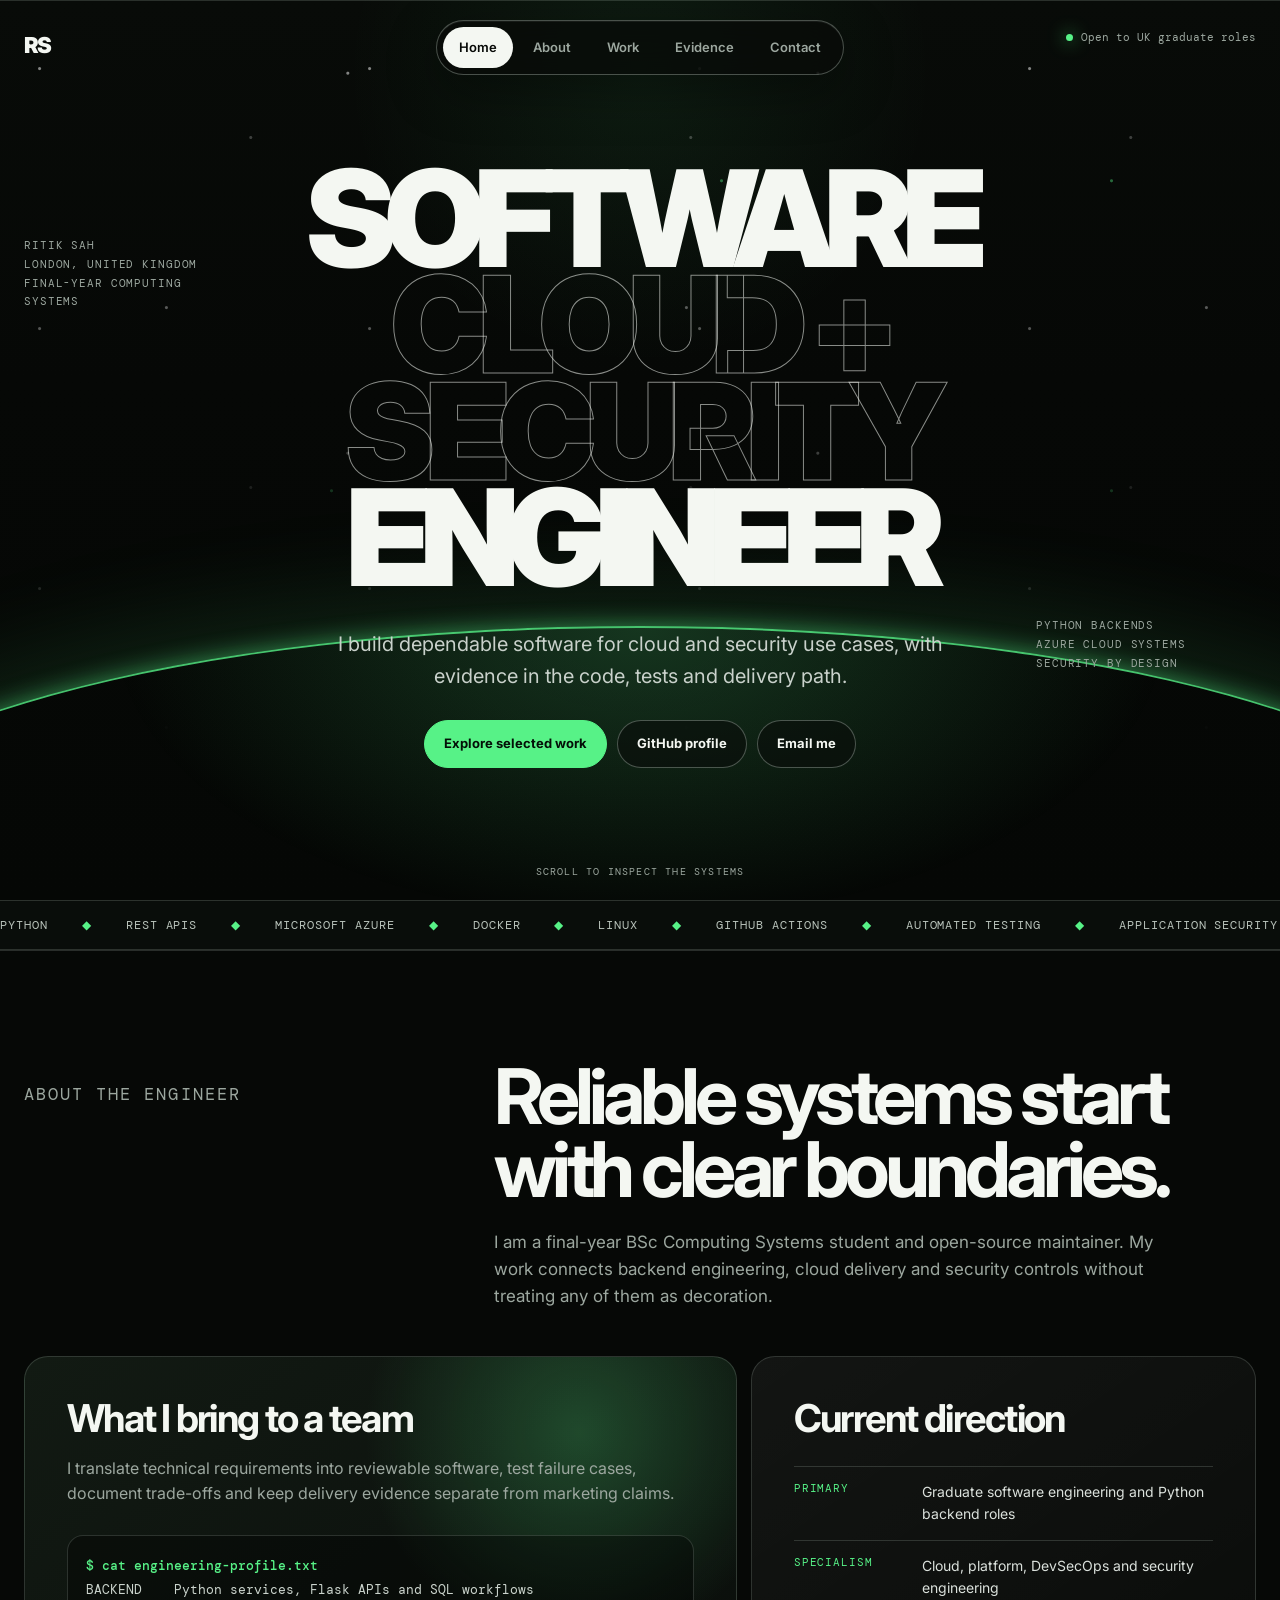
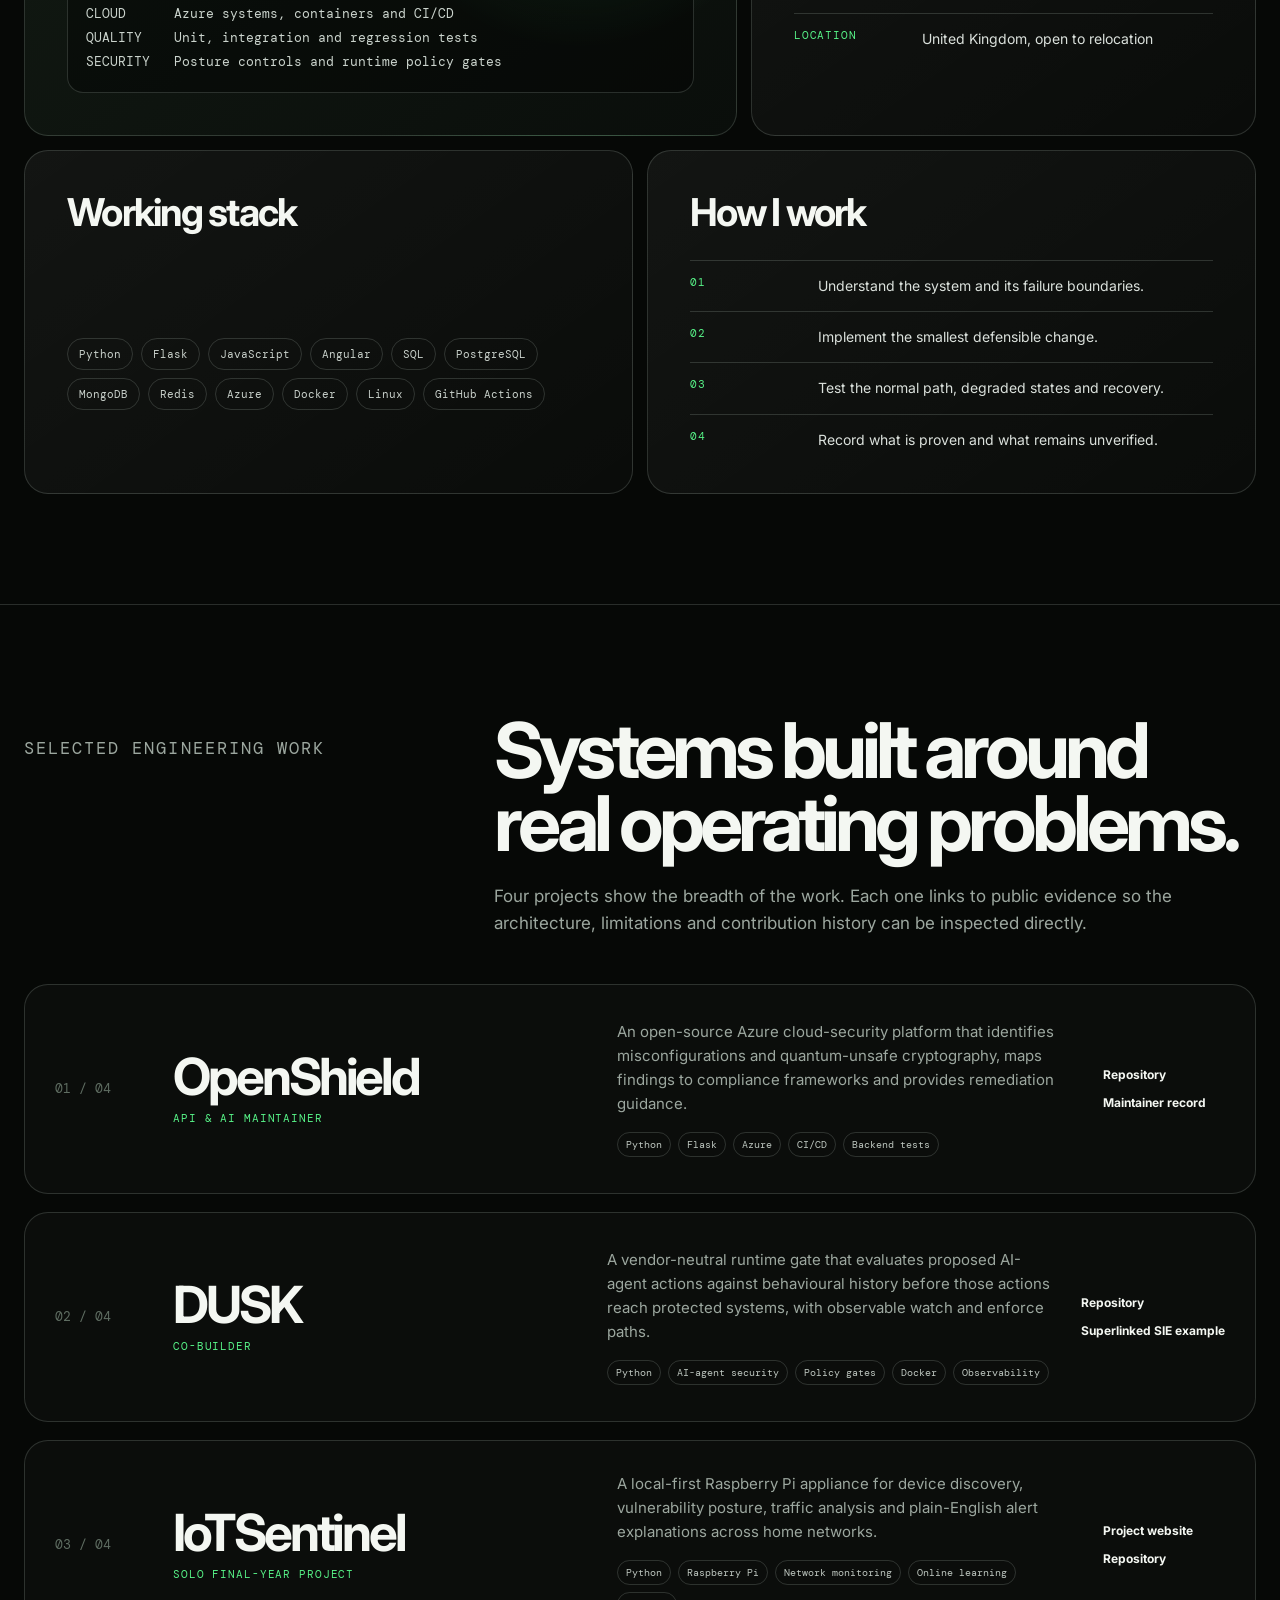
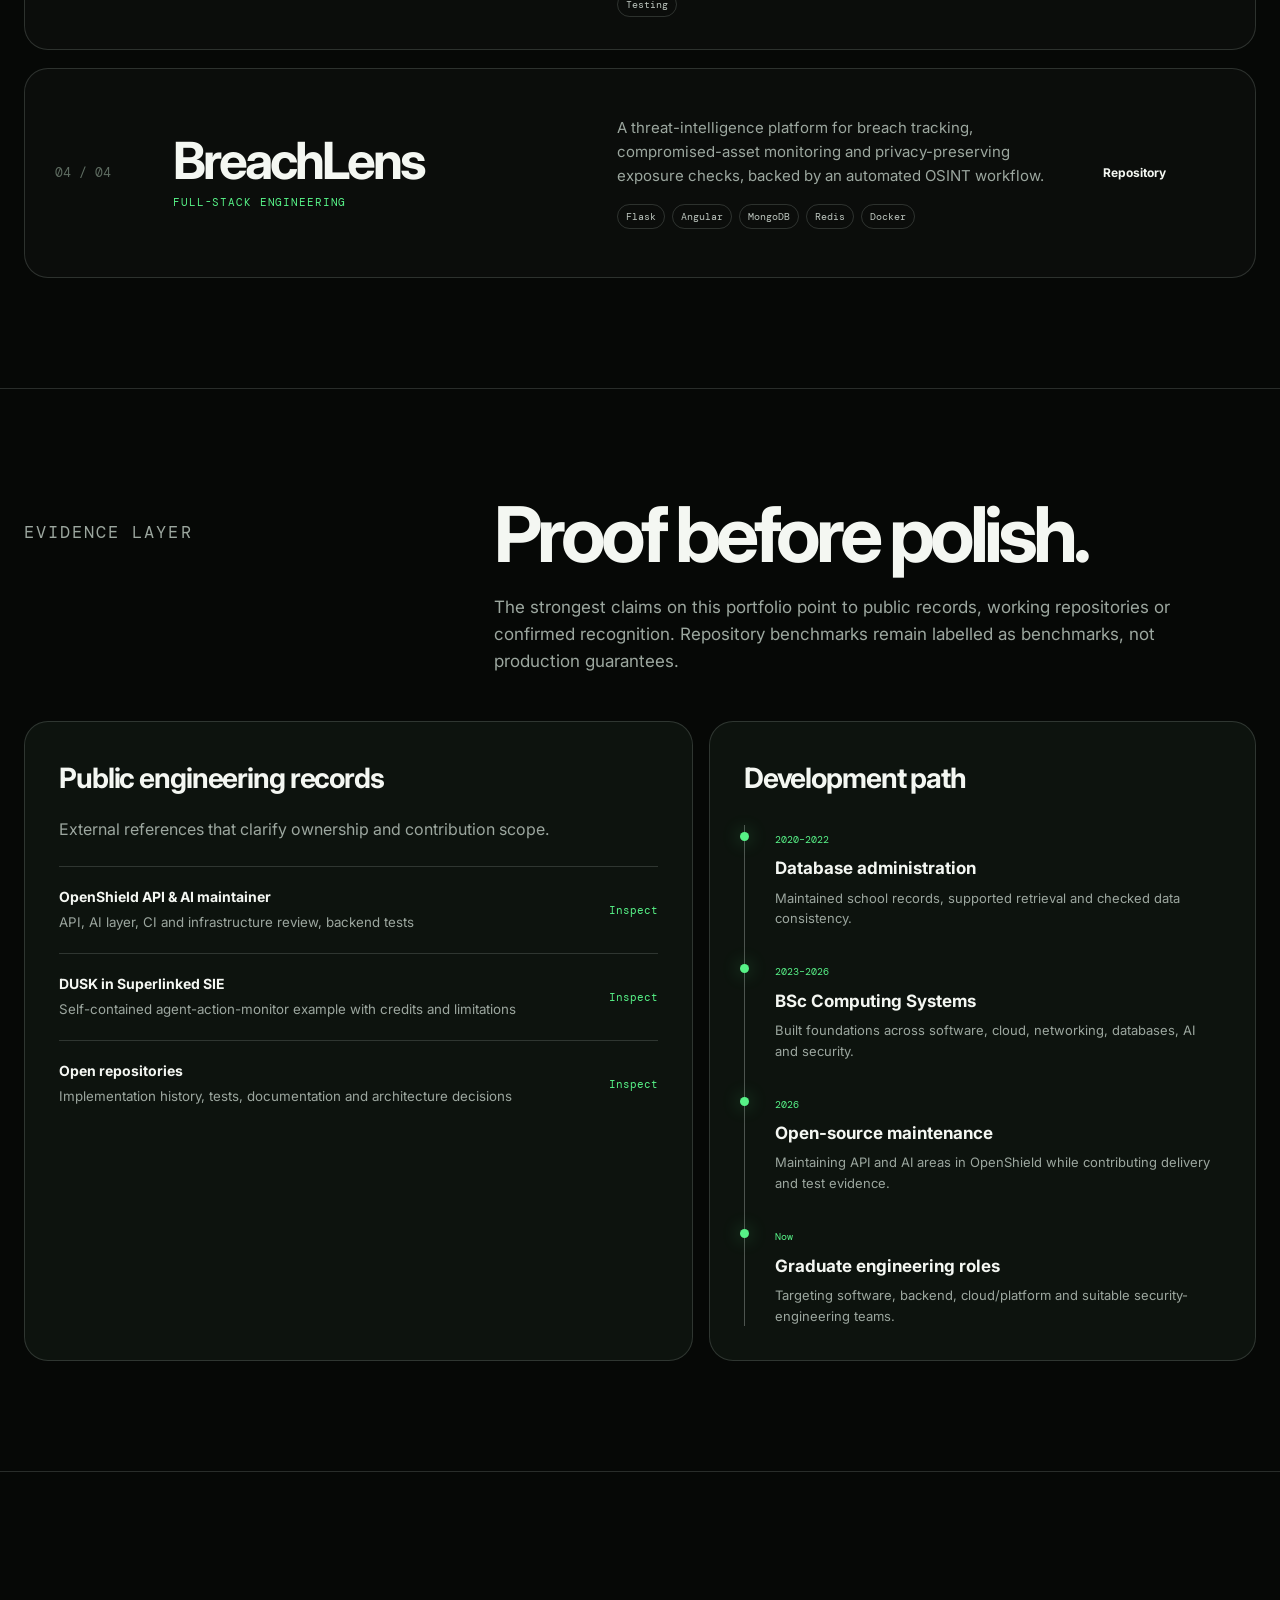
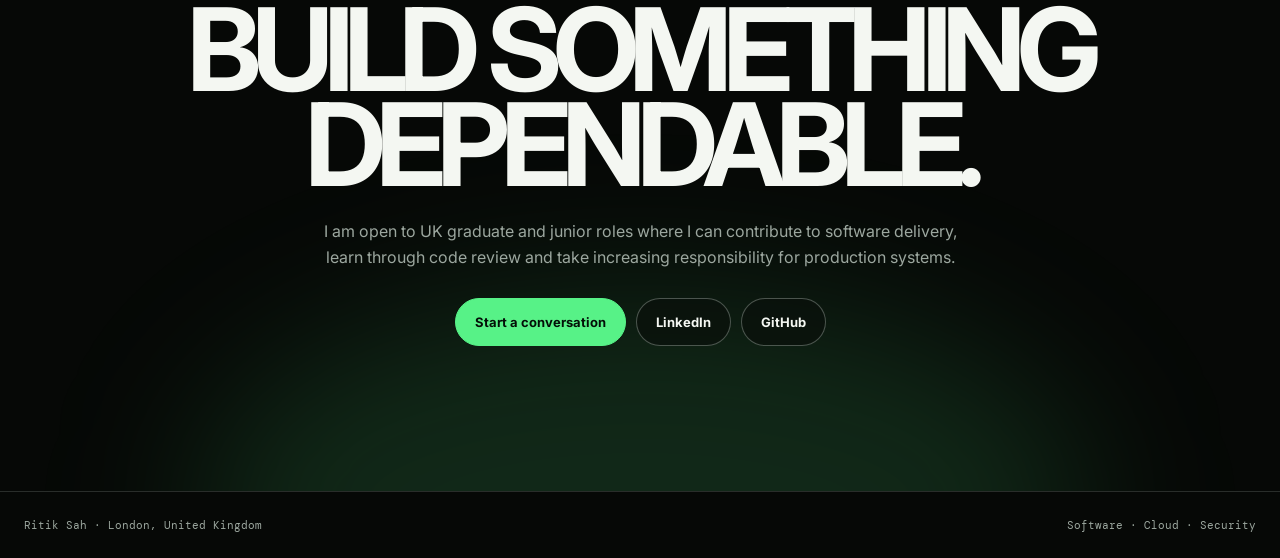
==== commit 4ecb94f3: "Reposition portfolio for software engineering Signed-off-by: ritiksah141 <ritiksah141@gmail.com>" ====
--- a/index.html
+++ b/index.html
@@ -2,35 +2,35 @@
 <html lang="en">
 <head>
   <meta charset="utf-8">
-  <meta name="viewport" content="width=device-width,initial-scale=1">
-  <meta name="description" content="Ritik Sah builds reliable digital systems across cloud, AI, full stack, security and data.">
-  <meta property="og:title" content="Ritik Sah | Systems Playground">
-  <meta property="og:description" content="Explore verified projects, architecture decisions and engineering evidence in an interactive systems playground.">
+  <meta name="viewport" content="width=device-width, initial-scale=1">
+  <meta name="description" content="Ritik Sah is a graduate software engineer building dependable Python, cloud and security systems.">
+  <meta property="og:title" content="Ritik Sah | Software, Cloud & Security Engineer">
+  <meta property="og:description" content="Evidence-led engineering across Python backends, Azure, AI-agent security and open-source systems.">
   <meta property="og:type" content="website">
   <meta property="og:url" content="https://portfolio-lilac-ten-41.vercel.app/">
-  <meta name="twitter:card" content="summary">
-  <meta name="theme-color" content="#17120f">
-  <title>Ritik Sah | Systems Playground</title>
-  <link rel="icon" href="data:image/svg+xml,%3Csvg xmlns='http://www.w3.org/2000/svg' viewBox='0 0 64 64'%3E%3Crect width='64' height='64' rx='16' fill='%2317120f'/%3E%3Cpath d='M32 10 50 17v13c0 12-7 20-18 25C21 50 14 42 14 30V17l18-7Z' fill='none' stroke='%23ffb27d' stroke-width='4'/%3E%3Cpath d='m23 32 6 6 13-14' fill='none' stroke='%23fff8ed' stroke-width='4'/%3E%3C/svg%3E">
+  <meta name="twitter:card" content="summary_large_image">
+  <meta name="theme-color" content="#060806">
+  <title>Ritik Sah | Software, Cloud & Security Engineer</title>
+  <link rel="icon" href="data:image/svg+xml,%3Csvg xmlns='http://www.w3.org/2000/svg' viewBox='0 0 64 64'%3E%3Crect width='64' height='64' rx='15' fill='%23060806'/%3E%3Cpath d='M17 18h20c8 0 12 4 12 10 0 5-3 8-8 9l10 11H39L29 38v10H17V18Zm12 9v5h8c2 0 3-1 3-3s-1-2-3-2h-8Z' fill='%23f4f7f2'/%3E%3C/svg%3E">
   <link rel="preconnect" href="https://fonts.googleapis.com">
   <link rel="preconnect" href="https://fonts.gstatic.com" crossorigin>
-  <link href="https://fonts.googleapis.com/css2?family=DM+Mono:wght@400;500&amp;family=Manrope:wght@400;500;600;700&amp;family=Newsreader:opsz,wght@6..72,500;6..72,600&amp;display=swap" rel="stylesheet">
+  <link href="https://fonts.googleapis.com/css2?family=DM+Mono:wght@400;500&amp;family=Inter:wght@400;500;600;700;800;900&amp;display=swap" rel="stylesheet">
   <style>
     :root {
-      --night: #17120f;
-      --night-deep: #0e0b09;
-      --glass: rgba(255, 248, 239, .075);
-      --glass-strong: rgba(255, 248, 239, .115);
-      --line: rgba(255, 244, 229, .15);
-      --paper: #fff8ed;
-      --muted: #b8ada1;
-      --peach: #ffb27d;
-      --mint: #a9dfc4;
-      --blue: #9cc9ff;
-      --yellow: #f4d88d;
-      --red: #ff998f;
-      --max: 1240px;
-      --radius: 28px;
+      --ink: #060806;
+      --ink-soft: #0b100c;
+      --panel: rgba(17, 23, 18, .74);
+      --panel-solid: #111712;
+      --paper: #f4f7f2;
+      --muted: #9ca79f;
+      --line: rgba(225, 238, 227, .16);
+      --line-strong: rgba(225, 238, 227, .3);
+      --signal: #57f287;
+      --signal-deep: #1d8f4c;
+      --ice: #9bd8ff;
+      --amber: #ff9f62;
+      --max: 1320px;
+      --radius: 24px;
     }
 
     * { box-sizing: border-box; }
@@ -38,12 +38,9 @@
     body {
       margin: 0;
       min-height: 100vh;
-      background:
-        radial-gradient(circle at 78% 8%, rgba(255, 178, 125, .14), transparent 28%),
-        radial-gradient(circle at 17% 36%, rgba(156, 201, 255, .1), transparent 30%),
-        linear-gradient(135deg, var(--night-deep), var(--night) 48%, #221711);
+      background: var(--ink);
       color: var(--paper);
-      font-family: Manrope, sans-serif;
+      font-family: Inter, system-ui, sans-serif;
       line-height: 1.6;
       overflow-x: hidden;
     }
@@ -51,356 +48,320 @@
       content: "";
       position: fixed;
       inset: 0;
-      pointer-events: none;
-      opacity: .22;
-      background-image:
-        linear-gradient(rgba(255,255,255,.04) 1px, transparent 1px),
-        linear-gradient(90deg, rgba(255,255,255,.04) 1px, transparent 1px);
-      background-size: 52px 52px;
-      mask-image: radial-gradient(circle at 50% 45%, black, transparent 78%);
+      z-index: -3;
+      background:
+        radial-gradient(circle at 50% 8%, rgba(87, 242, 135, .08), transparent 28%),
+        linear-gradient(180deg, #080b08 0%, var(--ink) 42%, #050705 100%);
     }
     a { color: inherit; }
-    button, input { font: inherit; }
-    button { color: inherit; }
-    .skip {
+    button { font: inherit; }
+    ::selection { background: var(--signal); color: var(--ink); }
+    :focus-visible { outline: 3px solid var(--signal); outline-offset: 4px; }
+    .skip-link {
       position: fixed;
       left: 18px;
-      top: -80px;
-      z-index: 1000;
+      top: -70px;
+      z-index: 200;
       padding: 10px 14px;
       background: var(--paper);
-      color: var(--night);
+      color: var(--ink);
       border-radius: 10px;
     }
-    .skip:focus { top: 18px; }
-    :focus-visible { outline: 3px solid var(--yellow); outline-offset: 4px; }
-
-    .glass {
-      background: linear-gradient(145deg, rgba(255,255,255,.105), rgba(255,255,255,.045));
-      border: 1px solid var(--line);
-      border-radius: var(--radius);
-      box-shadow: inset 0 1px 0 rgba(255,255,255,.12), 0 24px 70px rgba(0,0,0,.28);
-      backdrop-filter: blur(24px) saturate(120%);
-    }
+    .skip-link:focus { top: 18px; }
     .shell { width: min(var(--max), calc(100% - 48px)); margin-inline: auto; }
-    .mono { font-family: DM Mono, monospace; }
-    .eyebrow {
-      margin: 0;
-      color: var(--peach);
-      font: 500 11px DM Mono, monospace;
-      letter-spacing: .15em;
+    .mono { font-family: "DM Mono", monospace; }
+    .muted { color: var(--muted); }
+
+    .site-header {
+      position: fixed;
+      inset: 20px 0 auto;
+      z-index: 100;
+      pointer-events: none;
+    }
+    .nav-wrap { display: flex; justify-content: center; }
+    .nav {
+      pointer-events: auto;
+      display: flex;
+      align-items: center;
+      gap: 4px;
+      padding: 6px;
+      border: 1px solid var(--line-strong);
+      border-radius: 999px;
+      background: rgba(8, 11, 8, .78);
+      box-shadow: 0 16px 50px rgba(0,0,0,.35), inset 0 1px 0 rgba(255,255,255,.06);
+      backdrop-filter: blur(18px);
+    }
+    .nav a {
+      padding: 10px 16px;
+      border-radius: 999px;
+      color: var(--muted);
+      text-decoration: none;
+      font-size: 13px;
+      font-weight: 600;
+      transition: background .2s ease, color .2s ease;
+    }
+    .nav a:hover, .nav a.active { background: var(--paper); color: var(--ink); }
+    .brand {
+      position: fixed;
+      top: 28px;
+      left: max(24px, calc((100vw - var(--max)) / 2));
+      z-index: 110;
+      color: var(--paper);
+      text-decoration: none;
+      font-size: 22px;
+      font-weight: 900;
+      letter-spacing: -.07em;
+    }
+    .availability {
+      position: fixed;
+      top: 30px;
+      right: max(24px, calc((100vw - var(--max)) / 2));
+      z-index: 110;
+      display: flex;
+      align-items: center;
+      gap: 8px;
+      color: var(--muted);
+      font: 11px "DM Mono", monospace;
+    }
+    .availability i { width: 7px; height: 7px; border-radius: 50%; background: var(--signal); box-shadow: 0 0 18px var(--signal); }
+
+    .hero {
+      position: relative;
+      min-height: 100svh;
+      display: grid;
+      align-items: center;
+      overflow: hidden;
+      padding: 112px 0 80px;
+    }
+    .hero::after {
+      content: "";
+      position: absolute;
+      left: 50%;
+      bottom: -15vw;
+      width: 130vw;
+      aspect-ratio: 3.6 / 1;
+      translate: -50% 0;
+      border: 2px solid rgba(87, 242, 135, .8);
+      border-radius: 50%;
+      background: radial-gradient(ellipse at 50% 0%, rgba(87,242,135,.2), transparent 45%);
+      box-shadow: 0 -2px 22px rgba(87, 242, 135, .45), 0 -40px 100px rgba(87,242,135,.12);
+      pointer-events: none;
+    }
+    .star-field {
+      position: absolute;
+      inset: 0;
+      opacity: .55;
+      background-image:
+        radial-gradient(circle at 12% 26%, white 0 1px, transparent 2px),
+        radial-gradient(circle at 74% 19%, white 0 1px, transparent 2px),
+        radial-gradient(circle at 85% 58%, var(--signal) 0 1px, transparent 2px),
+        radial-gradient(circle at 32% 73%, white 0 1px, transparent 2px),
+        radial-gradient(circle at 57% 39%, rgba(255,255,255,.5) 0 1px, transparent 2px);
+      background-size: 330px 260px, 470px 380px, 390px 310px, 520px 420px, 440px 350px;
+      mask-image: linear-gradient(black, transparent 84%);
+    }
+    .hero-layout { position: relative; z-index: 2; }
+    .hero-note {
+      position: absolute;
+      top: 10%;
+      left: 0;
+      width: 220px;
+      color: var(--muted);
+      font: 11px/1.7 "DM Mono", monospace;
       text-transform: uppercase;
-    }
-
-    .side-nav {
-      position: fixed;
-      z-index: 50;
-      left: 20px;
-      top: 50%;
-      translate: 0 -50%;
-      display: flex;
-      flex-direction: column;
-      gap: 8px;
-      padding: 10px;
-      border-radius: 24px;
-    }
-    .side-nav a {
-      position: relative;
-      display: grid;
-      place-items: center;
-      width: 42px;
-      height: 42px;
-      border-radius: 50%;
-      text-decoration: none;
-      color: var(--muted);
-      transition: .2s ease;
-    }
-    .side-nav a:first-child { background: var(--paper); color: var(--night); font-weight: 800; }
-    .side-nav a:hover, .side-nav a.active { background: var(--glass-strong); color: var(--paper); transform: scale(1.07); }
-    .side-nav a:first-child:hover { background: var(--paper); color: var(--night); }
-    .nav-tip {
-      position: absolute;
-      left: 52px;
-      padding: 5px 9px;
-      border: 1px solid var(--line);
-      border-radius: 999px;
-      background: #201914;
-      color: var(--paper);
-      font: 10px DM Mono, monospace;
       letter-spacing: .08em;
+    }
+    .hero-note.right { left: auto; right: 0; top: auto; bottom: 14%; }
+    .hero-title {
+      width: min(980px, 82vw);
+      margin: 0 auto;
+      text-align: center;
+      font-size: clamp(62px, 10.5vw, 156px);
+      font-weight: 900;
+      line-height: .79;
+      letter-spacing: -.085em;
       text-transform: uppercase;
-      white-space: nowrap;
-      opacity: 0;
-      pointer-events: none;
-      transition: .18s ease;
-    }
-    .side-nav a:hover .nav-tip, .side-nav a:focus-visible .nav-tip { opacity: 1; left: 58px; }
-
-    main { padding-left: 86px; }
-    section { padding: 92px 0; border-top: 1px solid rgba(255,255,255,.08); }
-    .hero { min-height: 100vh; display: grid; align-items: center; padding: 48px 0; border: 0; }
-    .hero-grid { display: grid; grid-template-columns: 1.08fr .92fr; gap: 22px; }
-    .hero-copy { padding: clamp(34px, 5vw, 62px); display: flex; flex-direction: column; justify-content: center; }
-    .hero h1 {
-      max-width: 760px;
-      margin: 22px 0 0;
-      font: 600 clamp(58px, 7vw, 102px)/.86 Newsreader, serif;
-      letter-spacing: -.055em;
-    }
-    .hero h1 span { color: var(--peach); }
-    .hero-intro { max-width: 650px; margin: 30px 0 0; color: var(--muted); font-size: 17px; }
-    .hero-actions { display: flex; flex-wrap: wrap; gap: 10px; margin-top: 30px; }
-    .btn {
+      text-wrap: balance;
+    }
+    .hero-title span { display: block; }
+    .hero-title .outline { color: transparent; -webkit-text-stroke: 1px rgba(244,247,242,.55); }
+    .hero-subtitle {
+      max-width: 690px;
+      margin: 38px auto 0;
+      color: #c9d1cb;
+      text-align: center;
+      font-size: clamp(16px, 1.7vw, 20px);
+    }
+    .hero-actions { display: flex; flex-wrap: wrap; justify-content: center; gap: 10px; margin-top: 28px; }
+    .button {
       display: inline-flex;
       align-items: center;
       justify-content: center;
-      min-height: 46px;
-      padding: 0 18px;
-      border: 1px solid var(--line);
+      min-height: 48px;
+      padding: 0 19px;
+      border: 1px solid var(--line-strong);
       border-radius: 999px;
-      background: transparent;
+      background: rgba(11,16,12,.7);
       color: var(--paper);
       text-decoration: none;
       font-size: 13px;
       font-weight: 700;
-      cursor: pointer;
-      transition: .2s ease;
-    }
-    .btn.primary { background: var(--paper); color: var(--night); border-color: var(--paper); }
-    .btn:hover { transform: translateY(-2px); border-color: rgba(255,255,255,.42); }
-
-    .console { min-height: 650px; padding: 18px; display: flex; flex-direction: column; overflow: hidden; }
-    .console-bar { display: flex; align-items: center; justify-content: space-between; gap: 16px; padding: 8px 8px 18px; }
-    .console-dots { display: flex; gap: 6px; }
-    .console-dots i { width: 8px; height: 8px; border-radius: 50%; background: var(--red); }
-    .console-dots i:nth-child(2) { background: var(--yellow); }
-    .console-dots i:nth-child(3) { background: var(--mint); }
-    .console-title { color: var(--muted); font: 10px DM Mono, monospace; letter-spacing: .12em; text-transform: uppercase; }
-    .console-stage {
-      position: relative;
-      flex: 1;
-      min-height: 490px;
-      overflow: hidden;
-      border: 1px solid rgba(255,255,255,.09);
-      border-radius: 22px;
-      background:
-        radial-gradient(circle at 50% 45%, rgba(169,223,196,.12), transparent 36%),
-        rgba(7,8,8,.4);
-    }
-    .console-stage::before {
-      content: "";
-      position: absolute;
-      inset: 0;
-      background-image: radial-gradient(circle, rgba(255,255,255,.13) 1px, transparent 1.5px);
-      background-size: 25px 25px;
-      opacity: .35;
-    }
-    .orbit { position: absolute; inset: 18% 16%; border: 1px dashed rgba(255,255,255,.16); border-radius: 50%; animation: spin 32s linear infinite; }
-    .orbit::before, .orbit::after { content: ""; position: absolute; width: 8px; height: 8px; border-radius: 50%; background: var(--peach); box-shadow: 0 0 18px var(--peach); }
-    .orbit::before { left: 9%; top: 12%; }
-    .orbit::after { right: 6%; bottom: 19%; background: var(--blue); box-shadow: 0 0 18px var(--blue); }
-    .core {
+      transition: transform .2s ease, border-color .2s ease, background .2s ease;
+    }
+    .button:hover { transform: translateY(-2px); border-color: var(--signal); }
+    .button.primary { background: var(--signal); color: #041008; border-color: var(--signal); }
+    .hero-index {
       position: absolute;
       left: 50%;
-      top: 48%;
-      translate: -50% -50%;
-      width: 148px;
-      aspect-ratio: 1;
-      display: grid;
-      place-items: center;
-      border-radius: 34px;
-      background: linear-gradient(145deg, rgba(255,178,125,.24), rgba(156,201,255,.12));
-      border: 1px solid rgba(255,255,255,.2);
-      box-shadow: 0 24px 60px rgba(0,0,0,.35), inset 0 1px 0 rgba(255,255,255,.2);
-      transform: rotate(45deg);
-      transition: .35s ease;
-    }
-    .core span { transform: rotate(-45deg); text-align: center; font: 500 11px DM Mono, monospace; line-height: 1.5; }
-    .node {
-      position: absolute;
-      width: 126px;
-      padding: 13px;
+      bottom: 22px;
+      z-index: 3;
+      translate: -50% 0;
+      color: var(--muted);
+      font: 10px "DM Mono", monospace;
+      letter-spacing: .12em;
+      text-transform: uppercase;
+    }
+
+    .ticker { overflow: hidden; border-block: 1px solid var(--line); background: #090d0a; }
+    .ticker-track {
+      width: max-content;
+      display: flex;
+      gap: 34px;
+      padding: 16px 0;
+      animation: ticker 28s linear infinite;
+      color: #b8c2ba;
+      font: 12px "DM Mono", monospace;
+      text-transform: uppercase;
+      letter-spacing: .08em;
+    }
+    .ticker-track span::after { content: "◆"; margin-left: 34px; color: var(--signal); }
+
+    section { padding: 110px 0; border-top: 1px solid var(--line); }
+    .section-intro { display: grid; grid-template-columns: .7fr 1.3fr; gap: 60px; margin-bottom: 46px; }
+    .section-kicker { margin: 8px 0 0; color: var(--signal); font: 11px "DM Mono", monospace; letter-spacing: .12em; text-transform: uppercase; }
+    .section-intro h2 { max-width: 840px; margin: 0; font-size: clamp(42px, 6vw, 82px); line-height: .95; letter-spacing: -.065em; }
+    .section-intro p { max-width: 690px; margin: 22px 0 0; color: var(--muted); font-size: 17px; }
+
+    .bento { display: grid; grid-template-columns: repeat(12, 1fr); gap: 14px; }
+    .tile {
+      position: relative;
+      overflow: hidden;
+      min-height: 270px;
+      padding: clamp(24px, 4vw, 42px);
+      border: 1px solid var(--line);
+      border-radius: var(--radius);
+      background: linear-gradient(145deg, rgba(255,255,255,.055), rgba(255,255,255,.018));
+    }
+    .tile h3 { margin: 0; font-size: clamp(26px, 3vw, 42px); line-height: 1; letter-spacing: -.045em; }
+    .tile p { max-width: 620px; margin: 18px 0 0; color: var(--muted); }
+    .tile.wide { grid-column: span 7; }
+    .tile.narrow { grid-column: span 5; }
+    .tile.half { grid-column: span 6; }
+    .tile.signal {
+      background:
+        radial-gradient(circle at 78% 20%, rgba(87,242,135,.24), transparent 34%),
+        linear-gradient(145deg, #121a13, #0a0e0b);
+    }
+    .command {
+      margin: 28px 0 0;
+      padding: 18px;
       border: 1px solid var(--line);
       border-radius: 16px;
-      background: rgba(20,17,15,.84);
-      box-shadow: 0 16px 32px rgba(0,0,0,.28);
-      cursor: pointer;
-      transition: .22s ease;
-    }
-    .node:hover, .node.active { transform: translateY(-5px); border-color: var(--peach); background: rgba(42,30,22,.94); }
-    .node b { display: block; font-size: 12px; }
-    .node small { color: var(--muted); font: 9px DM Mono, monospace; }
-    .node[data-key="openshield"] { left: 7%; top: 16%; }
-    .node[data-key="dusk"] { right: 7%; top: 17%; }
-    .node[data-key="iotsentinel"] { left: 8%; bottom: 15%; }
-    .node[data-key="breachlens"] { right: 7%; bottom: 16%; }
-    .console-readout { display: grid; grid-template-columns: 1fr auto; gap: 20px; align-items: end; padding: 16px 8px 4px; }
-    .readout-label { color: var(--peach); font: 10px DM Mono, monospace; text-transform: uppercase; letter-spacing: .1em; }
-    .readout-title { margin-top: 5px; font: 500 22px Newsreader, serif; }
-    .readout-meta { color: var(--muted); font: 10px DM Mono, monospace; text-align: right; }
-
-    .section-head { display: grid; grid-template-columns: .7fr 1.3fr; gap: 36px; margin-bottom: 38px; }
-    .section-head h2 { margin: 0; font: 600 clamp(42px, 5vw, 68px)/.94 Newsreader, serif; letter-spacing: -.045em; }
-    .section-head p { max-width: 620px; margin: 8px 0 0; color: var(--muted); }
-
-    .filter-row { display: flex; flex-wrap: wrap; gap: 8px; margin-bottom: 20px; }
-    .filter {
-      padding: 8px 13px;
+      background: rgba(0,0,0,.36);
+      color: #cbd4cd;
+      font: 13px/1.85 "DM Mono", monospace;
+    }
+    .command b { color: var(--signal); font-weight: 500; }
+    .proof-list { display: grid; gap: 14px; margin-top: 28px; }
+    .proof-row { display: grid; grid-template-columns: 110px 1fr; gap: 18px; padding-top: 14px; border-top: 1px solid var(--line); }
+    .proof-row span { color: var(--signal); font: 11px "DM Mono", monospace; text-transform: uppercase; letter-spacing: .08em; }
+    .proof-row p { margin: 0; color: #dbe1dc; font-size: 14px; }
+    .stack-cloud { display: flex; flex-wrap: wrap; align-content: end; gap: 8px; height: 150px; margin-top: 28px; }
+    .stack-cloud span { padding: 8px 11px; border: 1px solid var(--line); border-radius: 999px; color: #c9d1cb; font: 11px "DM Mono", monospace; }
+
+    .projects { display: grid; gap: 18px; }
+    .project {
+      display: grid;
+      grid-template-columns: 90px 1fr 1.1fr auto;
+      gap: 28px;
+      align-items: center;
+      min-height: 210px;
+      padding: 26px 30px;
       border: 1px solid var(--line);
-      border-radius: 999px;
-      background: transparent;
-      color: var(--muted);
-      font: 10px DM Mono, monospace;
-      cursor: pointer;
-    }
-    .filter.active, .filter:hover { color: var(--night); background: var(--mint); border-color: var(--mint); }
-    .project-grid { display: grid; grid-template-columns: repeat(12, 1fr); gap: 16px; }
-    .project-card {
-      grid-column: span 6;
-      min-height: 370px;
-      padding: 28px;
-      display: flex;
-      flex-direction: column;
-      transition: transform .25s ease, border-color .25s ease, opacity .25s ease;
-    }
-    .project-card.featured { grid-column: span 12; min-height: 350px; }
-    .project-card:hover { transform: translateY(-6px); border-color: rgba(255,178,125,.5); }
-    .project-card.hidden { display: none; }
-    .card-top { display: flex; justify-content: space-between; align-items: start; gap: 18px; }
-    .status { color: var(--mint); font: 10px DM Mono, monospace; text-transform: uppercase; letter-spacing: .1em; }
-    .card-number { color: rgba(255,255,255,.22); font: 10px DM Mono, monospace; }
-    .project-card h3 { margin: 34px 0 10px; font: 600 35px Newsreader, serif; }
-    .project-card p { max-width: 760px; margin: 0; color: var(--muted); font-size: 14px; }
-    .chips { display: flex; flex-wrap: wrap; gap: 7px; margin: 20px 0; }
-    .chip { padding: 6px 9px; border: 1px solid var(--line); border-radius: 999px; color: #d6ccc1; font: 9px DM Mono, monospace; }
-    .card-actions { margin-top: auto; display: flex; flex-wrap: wrap; gap: 9px; }
-    .text-link { color: var(--blue); font-size: 12px; font-weight: 700; text-decoration: none; }
-
-    .playground { padding: clamp(24px, 4vw, 44px); }
-    .play-grid { display: grid; grid-template-columns: 260px 1fr; gap: 22px; }
-    .play-menu { display: flex; flex-direction: column; gap: 8px; }
-    .play-tab {
-      padding: 14px 15px;
-      border: 1px solid var(--line);
-      border-radius: 14px;
+      border-radius: var(--radius);
       background: rgba(255,255,255,.025);
-      color: var(--muted);
-      text-align: left;
-      cursor: pointer;
-      transition: .2s ease;
-    }
-    .play-tab b { display: block; color: var(--paper); font-size: 13px; }
-    .play-tab span { font: 9px DM Mono, monospace; }
-    .play-tab.active { background: rgba(255,178,125,.13); border-color: rgba(255,178,125,.46); color: var(--peach); }
-    .flow-panel { min-width: 0; padding: 22px; border: 1px solid var(--line); border-radius: 20px; background: rgba(3,5,5,.25); }
-    .flow-toolbar { display: flex; justify-content: space-between; gap: 20px; align-items: center; margin-bottom: 24px; }
-    .flow-toolbar h3 { margin: 0; font: 500 27px Newsreader, serif; }
-    .flow-actions { display: flex; gap: 7px; }
-    .icon-btn { width: 38px; height: 38px; border: 1px solid var(--line); border-radius: 50%; background: transparent; cursor: pointer; }
-    .icon-btn:hover { background: var(--glass-strong); }
-    .flow-track { display: grid; grid-template-columns: repeat(5, minmax(100px, 1fr)); gap: 8px; overflow-x: auto; padding: 5px 2px 18px; }
-    .flow-step {
-      position: relative;
-      min-height: 116px;
-      padding: 14px;
-      border: 1px solid var(--line);
-      border-radius: 15px;
-      background: rgba(255,255,255,.035);
-      opacity: .42;
-      transition: .25s ease;
-    }
-    .flow-step.active { opacity: 1; border-color: var(--mint); background: rgba(169,223,196,.1); transform: translateY(-4px); }
-    .flow-step.done { opacity: .75; }
-    .step-index { color: var(--peach); font: 9px DM Mono, monospace; }
-    .flow-step b { display: block; margin-top: 16px; font-size: 12px; }
-    .flow-step small { display: block; margin-top: 4px; color: var(--muted); font-size: 10px; }
-    .flow-output { display: grid; grid-template-columns: 1fr auto; gap: 16px; padding-top: 18px; border-top: 1px solid var(--line); }
-    .flow-output p { margin: 4px 0 0; color: var(--muted); font-size: 13px; }
-    .pulse { align-self: center; width: 9px; height: 9px; border-radius: 50%; background: var(--mint); box-shadow: 0 0 0 0 rgba(169,223,196,.45); animation: pulse 1.8s infinite; }
-
-    .evidence-grid { display: grid; grid-template-columns: 1fr 1fr; gap: 16px; }
-    .evidence-card { padding: 28px; }
-    .evidence-card h3 { margin: 0 0 20px; font: 500 27px Newsreader, serif; }
-    .evidence-row { display: grid; grid-template-columns: 150px 1fr; gap: 18px; padding: 14px 0; border-top: 1px solid var(--line); }
-    .evidence-row b { color: var(--peach); font: 500 10px DM Mono, monospace; }
-    .evidence-row span { color: var(--muted); font-size: 13px; }
-    .timeline { border-left: 1px solid var(--line); margin-left: 7px; }
-    .timeline article { position: relative; padding: 0 0 28px 28px; }
-    .timeline article::before { content: ""; position: absolute; left: -6px; top: 7px; width: 10px; height: 10px; border-radius: 50%; background: var(--night); border: 2px solid var(--peach); }
-    .timeline time { color: var(--peach); font: 9px DM Mono, monospace; }
-    .timeline h4 { margin: 4px 0; font-size: 15px; }
-    .timeline p { margin: 0; color: var(--muted); font-size: 12px; }
-
-    .contact-card { padding: clamp(34px, 6vw, 72px); display: grid; grid-template-columns: 1.3fr .7fr; gap: 40px; align-items: end; }
-    .contact-card h2 { max-width: 760px; margin: 15px 0 0; font: 600 clamp(48px, 6vw, 82px)/.9 Newsreader, serif; letter-spacing: -.05em; }
-    .contact-card p { max-width: 650px; color: var(--muted); }
-    .contact-links { display: flex; flex-direction: column; align-items: flex-start; gap: 12px; }
-    .contact-links a { text-underline-offset: 4px; font-weight: 700; }
-    .site-footer { display: flex; justify-content: space-between; gap: 30px; padding: 22px 0 38px; color: #80766d; font: 9px DM Mono, monospace; }
-
-    .modal {
-      position: fixed;
-      inset: 0;
-      z-index: 100;
-      display: none;
-      align-items: center;
-      justify-content: center;
-      padding: 22px;
-      background: rgba(8,6,5,.78);
-      backdrop-filter: blur(18px);
-    }
-    .modal.open { display: flex; }
-    .modal-box { width: min(780px, 100%); max-height: 88vh; overflow: auto; padding: 30px; }
-    .modal-head { display: flex; justify-content: space-between; gap: 18px; align-items: start; }
-    .modal-title { margin: 5px 0 0; font: 600 42px Newsreader, serif; }
-    .modal-close { width: 40px; height: 40px; border: 1px solid var(--line); border-radius: 50%; background: transparent; cursor: pointer; }
-    .modal-summary { color: var(--muted); }
-    .modal-section { margin-top: 26px; }
-    .modal-section h4 { margin: 0 0 10px; color: var(--peach); font: 500 10px DM Mono, monospace; letter-spacing: .11em; text-transform: uppercase; }
-    .modal-list { display: grid; gap: 8px; padding: 0; list-style: none; }
-    .modal-list li { padding: 12px 13px; border: 1px solid var(--line); border-radius: 12px; color: #d7ccc0; font-size: 13px; }
-
-    .reveal { opacity: 0; transform: translateY(18px); transition: .6s ease; }
+      transition: transform .22s ease, border-color .22s ease, background .22s ease;
+    }
+    .project:hover { transform: translateY(-4px); border-color: rgba(87,242,135,.45); background: rgba(87,242,135,.035); }
+    .project-index { color: #5f6d62; font: 13px "DM Mono", monospace; }
+    .project h3 { margin: 0; font-size: clamp(30px, 4vw, 58px); line-height: .9; letter-spacing: -.06em; }
+    .project-role { margin: 12px 0 0; color: var(--signal); font: 11px "DM Mono", monospace; text-transform: uppercase; letter-spacing: .08em; }
+    .project-copy p { margin: 0; color: var(--muted); font-size: 15px; }
+    .project-tags { display: flex; flex-wrap: wrap; gap: 7px; margin-top: 16px; }
+    .project-tags span { padding: 5px 8px; border: 1px solid var(--line); border-radius: 999px; color: #bec7c0; font: 10px "DM Mono", monospace; }
+    .project-links { display: flex; flex-direction: column; gap: 8px; min-width: 122px; }
+    .project-links a { text-decoration: none; font-size: 12px; font-weight: 700; }
+    .project-links a:hover { color: var(--signal); }
+
+    .evidence-grid { display: grid; grid-template-columns: 1.1fr .9fr; gap: 16px; }
+    .evidence-card { padding: 34px; border: 1px solid var(--line); border-radius: var(--radius); background: var(--panel); }
+    .evidence-card h3 { margin: 0; font-size: 28px; letter-spacing: -.04em; }
+    .evidence-card > p { color: var(--muted); }
+    .record { display: grid; grid-template-columns: 1fr auto; gap: 24px; align-items: center; padding: 19px 0; border-top: 1px solid var(--line); }
+    .record:first-of-type { margin-top: 24px; }
+    .record b { display: block; font-size: 14px; }
+    .record small { color: var(--muted); }
+    .record a { color: var(--signal); text-decoration: none; font: 11px "DM Mono", monospace; }
+    .journey { display: grid; gap: 0; margin-top: 24px; }
+    .journey-item { position: relative; padding: 0 0 28px 30px; border-left: 1px solid var(--line-strong); }
+    .journey-item:last-child { padding-bottom: 0; }
+    .journey-item::before { content: ""; position: absolute; left: -5px; top: 7px; width: 9px; height: 9px; border-radius: 50%; background: var(--signal); box-shadow: 0 0 18px rgba(87,242,135,.45); }
+    .journey-item time { color: var(--signal); font: 10px "DM Mono", monospace; }
+    .journey-item h4 { margin: 5px 0; font-size: 17px; }
+    .journey-item p { margin: 0; color: var(--muted); font-size: 13px; }
+
+    .contact { position: relative; overflow: hidden; text-align: center; padding: 130px 0 145px; }
+    .contact::before { content: ""; position: absolute; left: 50%; bottom: -230px; width: 900px; height: 430px; translate: -50% 0; border-radius: 50%; background: rgba(87,242,135,.14); filter: blur(80px); }
+    .contact h2 { position: relative; max-width: 1000px; margin: 0 auto; font-size: clamp(54px, 9vw, 132px); line-height: .82; letter-spacing: -.08em; text-transform: uppercase; }
+    .contact p { position: relative; max-width: 650px; margin: 28px auto 0; color: var(--muted); }
+    .contact .hero-actions { position: relative; }
+    footer { padding: 26px 0; border-top: 1px solid var(--line); color: var(--muted); }
+    .footer-row { display: flex; justify-content: space-between; gap: 20px; font: 11px "DM Mono", monospace; }
+    .footer-row a { text-decoration: none; }
+
+    .reveal { opacity: 0; transform: translateY(24px); transition: opacity .7s ease, transform .7s ease; }
     .reveal.visible { opacity: 1; transform: none; }
-    @keyframes spin { to { transform: rotate(360deg); } }
-    @keyframes pulse { 70% { box-shadow: 0 0 0 12px rgba(169,223,196,0); } }
+
+    @keyframes ticker { to { transform: translateX(-50%); } }
 
     @media (max-width: 980px) {
-      .side-nav { left: 50%; top: auto; bottom: 14px; translate: -50% 0; flex-direction: row; }
-      .nav-tip { display: none; }
-      main { padding-left: 0; padding-bottom: 82px; }
-      .hero-grid, .section-head, .contact-card { grid-template-columns: minmax(0, 1fr); }
-      .hero-grid > *, .console, .console-bar, .console-readout, .section-head > *, .contact-card > * { min-width: 0; }
-      .console { min-height: 600px; }
-      .project-card, .project-card.featured { grid-column: span 12; }
-      .play-grid { grid-template-columns: 1fr; }
-      .play-menu { display: grid; grid-template-columns: repeat(4, 1fr); }
+      .availability { display: none; }
+      .hero-note { display: none; }
+      .section-intro { grid-template-columns: 1fr; gap: 16px; }
+      .tile.wide, .tile.narrow, .tile.half { grid-column: span 12; }
+      .project { grid-template-columns: 54px 1fr; }
+      .project-copy, .project-links { grid-column: 2; }
+      .project-links { flex-direction: row; }
       .evidence-grid { grid-template-columns: 1fr; }
     }
-    @media (max-width: 640px) {
+
+    @media (max-width: 720px) {
       .shell { width: min(100% - 28px, var(--max)); }
-      section { padding: 68px 0; }
-      .hero { padding-top: 16px; }
-      .hero-copy { padding: 30px 24px; }
-      .hero h1 { font-size: clamp(48px, 15vw, 66px); overflow-wrap: anywhere; }
-      .hero-intro { font-size: 15px; }
-      .hero-actions .btn { padding-inline: 14px; }
-      .console { min-height: 560px; }
-      .console-stage { min-height: 410px; }
-      .orbit { inset: 25% 10%; }
-      .core { width: 112px; }
-      .node { width: 106px; padding: 10px; }
-      .node[data-key="openshield"] { left: 3%; top: 9%; }
-      .node[data-key="dusk"] { right: 3%; top: 10%; }
-      .node[data-key="iotsentinel"] { left: 3%; bottom: 9%; }
-      .node[data-key="breachlens"] { right: 3%; bottom: 10%; }
-      .console-readout { grid-template-columns: 1fr; }
-      .readout-meta { text-align: left; }
-      .play-menu { grid-template-columns: 1fr 1fr; }
-      .flow-output { grid-template-columns: 1fr; }
-      .evidence-row { grid-template-columns: 1fr; gap: 5px; }
-      .site-footer { flex-direction: column; }
-    }
+      .site-header { inset: auto 0 14px; }
+      .nav { width: calc(100% - 28px); justify-content: space-between; }
+      .nav a { padding: 9px 11px; font-size: 11px; }
+      .brand { top: 19px; left: 18px; }
+      .hero { padding-top: 100px; }
+      .hero-title { width: 100%; font-size: clamp(54px, 17vw, 88px); }
+      .hero-title span { line-height: .86; }
+      section { padding: 82px 0; }
+      .project { grid-template-columns: 1fr; gap: 16px; padding: 24px; }
+      .project-index, .project-copy, .project-links { grid-column: 1; }
+      .project-links { flex-wrap: wrap; }
+      .proof-row { grid-template-columns: 1fr; gap: 7px; }
+      .footer-row { flex-direction: column; padding-bottom: 80px; }
+    }
+
     @media (prefers-reduced-motion: reduce) {
       html { scroll-behavior: auto; }
       *, *::before, *::after { animation-duration: .01ms !important; animation-iteration-count: 1 !important; transition-duration: .01ms !important; }
@@ -409,374 +370,214 @@
   </style>
 </head>
 <body>
-  <a class="skip" href="#main">Skip to content</a>
-  <nav class="side-nav glass" aria-label="Section navigation">
-    <a href="#home" aria-label="Home">RS<span class="nav-tip">Home</span></a>
-    <a href="#work" data-section="work" aria-label="Projects">◇<span class="nav-tip">Projects</span></a>
-    <a href="#lab" data-section="lab" aria-label="Systems playground">⌘<span class="nav-tip">Playground</span></a>
-    <a href="#evidence" data-section="evidence" aria-label="Evidence">✓<span class="nav-tip">Evidence</span></a>
-    <a href="#contact" data-section="contact" aria-label="Contact">↗<span class="nav-tip">Contact</span></a>
-  </nav>
+  <a class="skip-link" href="#main">Skip to content</a>
+  <a class="brand" href="#home" aria-label="Ritik Sah home">RS</a>
+  <header class="site-header">
+    <div class="nav-wrap">
+      <nav class="nav" aria-label="Primary navigation">
+        <a href="#home" class="active">Home</a>
+        <a href="#about">About</a>
+        <a href="#work">Work</a>
+        <a href="#evidence">Evidence</a>
+        <a href="#contact">Contact</a>
+      </nav>
+    </div>
+  </header>
+  <div class="availability"><i aria-hidden="true"></i>Open to UK graduate roles</div>
 
   <main id="main">
     <section class="hero" id="home">
-      <div class="shell hero-grid">
-        <div class="hero-copy glass reveal">
-          <p class="eyebrow">Final-year Computing Systems student · London</p>
-          <h1>Explore how I <span>build and reason.</span></h1>
-          <p class="hero-intro">A hands-on portfolio of cloud, AI, full-stack, security and data systems. Open a project, trace an architecture or inspect the evidence behind each claim.</p>
-          <div class="hero-actions">
-            <a class="btn primary" href="#lab">Enter the playground</a>
-            <a class="btn" href="https://github.com/ritiksah141" target="_blank" rel="noopener">GitHub</a>
-            <a class="btn" href="https://www.linkedin.com/in/ritik-sah-858015335/" target="_blank" rel="noopener">LinkedIn</a>
+      <div class="star-field" aria-hidden="true"></div>
+      <div class="shell hero-layout">
+        <p class="hero-note">Ritik Sah<br>London, United Kingdom<br>Final-year Computing Systems</p>
+        <p class="hero-note right">Python backends<br>Azure cloud systems<br>Security by design</p>
+        <h1 class="hero-title">
+          <span>Software</span>
+          <span class="outline">Cloud + Security</span>
+          <span>Engineer</span>
+        </h1>
+        <p class="hero-subtitle">I build dependable software for cloud and security use cases, with evidence in the code, tests and delivery path.</p>
+        <div class="hero-actions">
+          <a class="button primary" href="#work">Explore selected work</a>
+          <a class="button" href="https://github.com/ritiksah141" target="_blank" rel="noopener">GitHub profile</a>
+          <a class="button" href="mailto:ritiksah141@gmail.com">Email me</a>
+        </div>
+      </div>
+      <div class="hero-index">Scroll to inspect the systems</div>
+    </section>
+
+    <div class="ticker" aria-hidden="true">
+      <div class="ticker-track">
+        <span>Python</span><span>REST APIs</span><span>Microsoft Azure</span><span>Docker</span><span>Linux</span><span>GitHub Actions</span><span>Automated testing</span><span>Application security</span>
+        <span>Python</span><span>REST APIs</span><span>Microsoft Azure</span><span>Docker</span><span>Linux</span><span>GitHub Actions</span><span>Automated testing</span><span>Application security</span>
+      </div>
+    </div>
+
+    <section id="about">
+      <div class="shell">
+        <div class="section-intro reveal">
+          <p class="section-kicker">About the engineer</p>
+          <div>
+            <h2>Reliable systems start with clear boundaries.</h2>
+            <p>I am a final-year BSc Computing Systems student and open-source maintainer. My work connects backend engineering, cloud delivery and security controls without treating any of them as decoration.</p>
           </div>
         </div>
 
-        <div class="console glass reveal" aria-label="Interactive project constellation">
-          <div class="console-bar"><div class="console-dots" aria-hidden="true"><i></i><i></i><i></i></div><div class="console-title">project constellation · select a node</div></div>
-          <div class="console-stage">
-            <div class="orbit" aria-hidden="true"></div>
-            <div class="core"><span>VERIFIED<br>BUILD<br>EVIDENCE</span></div>
-            <button class="node active" data-key="openshield"><b>OpenShield</b><small>open source · Azure</small></button>
-            <button class="node" data-key="dusk"><b>DUSK</b><small>AI agent security</small></button>
-            <button class="node" data-key="iotsentinel"><b>IoTSentinel</b><small>edge · network ML</small></button>
-            <button class="node" data-key="breachlens"><b>BreachLens</b><small>full stack · data</small></button>
-          </div>
-          <div class="console-readout" aria-live="polite">
-            <div><div class="readout-label" id="constellationLabel">Open source infrastructure</div><div class="readout-title" id="constellationTitle">OpenShield · 55 stars · 69 forks</div></div>
-            <div class="readout-meta" id="constellationMeta">Python · Flask · React · Azure</div>
-          </div>
+        <div class="bento">
+          <article class="tile wide signal reveal">
+            <h3>What I bring to a team</h3>
+            <p>I translate technical requirements into reviewable software, test failure cases, document trade-offs and keep delivery evidence separate from marketing claims.</p>
+            <div class="command"><b>$ cat engineering-profile.txt</b><br>BACKEND&nbsp;&nbsp;&nbsp; Python services, Flask APIs and SQL workflows<br>CLOUD&nbsp;&nbsp;&nbsp;&nbsp;&nbsp; Azure systems, containers and CI/CD<br>QUALITY&nbsp;&nbsp;&nbsp; Unit, integration and regression tests<br>SECURITY&nbsp;&nbsp; Posture controls and runtime policy gates</div>
+          </article>
+          <article class="tile narrow reveal">
+            <h3>Current direction</h3>
+            <div class="proof-list">
+              <div class="proof-row"><span>Primary</span><p>Graduate software engineering and Python backend roles</p></div>
+              <div class="proof-row"><span>Specialism</span><p>Cloud, platform, DevSecOps and security engineering</p></div>
+              <div class="proof-row"><span>Location</span><p>United Kingdom, open to relocation</p></div>
+            </div>
+          </article>
+          <article class="tile half reveal">
+            <h3>Working stack</h3>
+            <div class="stack-cloud" aria-label="Technical skills">
+              <span>Python</span><span>Flask</span><span>JavaScript</span><span>Angular</span><span>SQL</span><span>PostgreSQL</span><span>MongoDB</span><span>Redis</span><span>Azure</span><span>Docker</span><span>Linux</span><span>GitHub Actions</span>
+            </div>
+          </article>
+          <article class="tile half reveal">
+            <h3>How I work</h3>
+            <div class="proof-list">
+              <div class="proof-row"><span>01</span><p>Understand the system and its failure boundaries.</p></div>
+              <div class="proof-row"><span>02</span><p>Implement the smallest defensible change.</p></div>
+              <div class="proof-row"><span>03</span><p>Test the normal path, degraded states and recovery.</p></div>
+              <div class="proof-row"><span>04</span><p>Record what is proven and what remains unverified.</p></div>
+            </div>
+          </article>
         </div>
       </div>
     </section>
 
     <section id="work">
       <div class="shell">
-        <div class="section-head reveal"><h2>Systems you can inspect.</h2><p>Filter by domain, open the build notes and follow the public repository. Figures are tied to source evidence or explicitly labelled repository benchmarks.</p></div>
-        <div class="filter-row reveal" aria-label="Filter projects">
-          <button class="filter active" data-filter="all">All systems</button>
-          <button class="filter" data-filter="open-source">Open source</button>
-          <button class="filter" data-filter="ai">AI</button>
-          <button class="filter" data-filter="cloud">Cloud</button>
-          <button class="filter" data-filter="full-stack">Full stack</button>
-        </div>
-        <div class="project-grid">
-          <article class="project-card featured glass reveal" data-tags="open-source cloud full-stack security">
-            <div class="card-top"><span class="status">Core Contributor &amp; Infrastructure Lead</span><span class="card-number">OPENSHIELD</span></div>
-            <h3>Turn Azure posture findings into action.</h3>
-            <p>Open-source Azure CSPM for misconfigurations and quantum-unsafe cryptography. I built CI quality gates, connected the Flask API and React dashboard, and supported full-stack delivery. The project is currently migrating into the OWASP project ecosystem.</p>
-            <div class="chips"><span class="chip">55 stars</span><span class="chip">69 forks</span><span class="chip">OpenSSF Passing</span><span class="chip">80 Azure rules</span></div>
-            <div class="card-actions"><button class="btn detail-btn" data-project="openshield">Inspect build notes</button><a class="text-link" href="https://github.com/openshield-org/openshield" target="_blank" rel="noopener">Repository →</a></div>
-          </article>
-
-          <article class="project-card glass reveal" data-tags="open-source ai security">
-            <div class="card-top"><span class="status">Integrated upstream</span><span class="card-number">DUSK</span></div>
-            <h3>Gate anomalous AI agent actions.</h3>
-            <p>Co-built with Tanvir Farhad. DUSK evaluates proposed control-plane actions against behavioural baselines before they reach downstream systems.</p>
-            <div class="chips"><span class="chip">1.0 precision</span><span class="chip">1.0 recall</span><span class="chip">0.0 false-positive rate</span><span class="chip">Superlinked SIE</span></div>
-            <div class="card-actions"><button class="btn detail-btn" data-project="dusk">Inspect build notes</button><a class="text-link" href="https://github.com/superlinked/sie/tree/main/examples/agent-action-monitor" target="_blank" rel="noopener">Integration →</a></div>
-          </article>
-
-          <article class="project-card glass reveal" data-tags="ai security data">
-            <div class="card-top"><span class="status">Edge appliance</span><span class="card-number">IOTSENTINEL</span></div>
-            <h3>Learn a network without exporting it.</h3>
-            <p>Privacy-first Raspberry Pi appliance for device discovery, vulnerability posture, Zeek traffic analysis, River online learning and guarded firewall enforcement.</p>
-            <div class="chips"><span class="chip">1,263 tests</span><span class="chip">54 test files</span><span class="chip">68 to 81% module coverage</span></div>
-            <div class="card-actions"><button class="btn detail-btn" data-project="iotsentinel">Inspect build notes</button><a class="text-link" href="https://github.com/ritiksah141/iotsentinel" target="_blank" rel="noopener">Repository →</a></div>
-          </article>
-
-          <article class="project-card glass reveal" data-tags="full-stack security data">
-            <div class="card-top"><span class="status">Threat intelligence</span><span class="card-number">BREACHLENS</span></div>
-            <h3>Join breach context with action.</h3>
-            <p>Angular and Flask/MongoDB threat-intelligence platform with automated OSINT synchronisation, privacy-preserving exposed-data checks and analyst-facing workflows.</p>
-            <div class="chips"><span class="chip">889 tests</span><span class="chip">65 REST endpoints</span><span class="chip">Angular + Flask</span></div>
-            <div class="card-actions"><button class="btn detail-btn" data-project="breachlens">Inspect build notes</button><a class="text-link" href="https://github.com/ritiksah141/BreachLens" target="_blank" rel="noopener">Repository →</a></div>
-          </article>
-
-          <article class="project-card glass reveal" data-tags="full-stack cloud">
-            <div class="card-top"><span class="status">Team project</span><span class="card-number">LOCAL SERVICES</span></div>
-            <h3>Make local services easier to find.</h3>
-            <p>Professional Practice team project for service discovery and marketplace workflows. Included as supporting evidence rather than a headline project.</p>
-            <div class="chips"><span class="chip">Team delivery</span><span class="chip">Full stack</span><span class="chip">Professional Practice</span></div>
-            <div class="card-actions"><a class="text-link" href="https://github.com/Project-Professional-Practice-DHR/local-services-directory" target="_blank" rel="noopener">Repository →</a></div>
-          </article>
-
-          <article class="project-card glass reveal" data-tags="security data">
-            <div class="card-top"><span class="status">University coursework</span><span class="card-number">THREATVAULT</span></div>
-            <h3>Model security data with clear provenance.</h3>
-            <p>COM682 coursework exploring structured threat data and application security. Explicitly labelled as academic work.</p>
-            <div class="chips"><span class="chip">Coursework</span><span class="chip">Security</span><span class="chip">Data modelling</span></div>
-            <div class="card-actions"><a class="text-link" href="https://github.com/ritiksah141/ThreatVault" target="_blank" rel="noopener">Repository →</a></div>
+        <div class="section-intro reveal">
+          <p class="section-kicker">Selected engineering work</p>
+          <div>
+            <h2>Systems built around real operating problems.</h2>
+            <p>Four projects show the breadth of the work. Each one links to public evidence so the architecture, limitations and contribution history can be inspected directly.</p>
+          </div>
+        </div>
+
+        <div class="projects">
+          <article class="project reveal">
+            <span class="project-index">01 / 04</span>
+            <div><h3>OpenShield</h3><p class="project-role">API & AI maintainer</p></div>
+            <div class="project-copy"><p>An open-source Azure cloud-security platform that identifies misconfigurations and quantum-unsafe cryptography, maps findings to compliance frameworks and provides remediation guidance.</p><div class="project-tags"><span>Python</span><span>Flask</span><span>Azure</span><span>CI/CD</span><span>Backend tests</span></div></div>
+            <div class="project-links"><a href="https://github.com/OWASP/openshield" target="_blank" rel="noopener">Repository</a><a href="https://github.com/OWASP/openshield/blob/dev/MAINTAINERS.md" target="_blank" rel="noopener">Maintainer record</a></div>
+          </article>
+
+          <article class="project reveal">
+            <span class="project-index">02 / 04</span>
+            <div><h3>DUSK</h3><p class="project-role">Co-builder</p></div>
+            <div class="project-copy"><p>A vendor-neutral runtime gate that evaluates proposed AI-agent actions against behavioural history before those actions reach protected systems, with observable watch and enforce paths.</p><div class="project-tags"><span>Python</span><span>AI-agent security</span><span>Policy gates</span><span>Docker</span><span>Observability</span></div></div>
+            <div class="project-links"><a href="https://github.com/ShieldTech-Ltd/DUSK" target="_blank" rel="noopener">Repository</a><a href="https://github.com/superlinked/sie/tree/main/examples/agent-action-monitor" target="_blank" rel="noopener">Superlinked SIE example</a></div>
+          </article>
+
+          <article class="project reveal">
+            <span class="project-index">03 / 04</span>
+            <div><h3>IoTSentinel</h3><p class="project-role">Solo final-year project</p></div>
+            <div class="project-copy"><p>A local-first Raspberry Pi appliance for device discovery, vulnerability posture, traffic analysis and plain-English alert explanations across home networks.</p><div class="project-tags"><span>Python</span><span>Raspberry Pi</span><span>Network monitoring</span><span>Online learning</span><span>Testing</span></div></div>
+            <div class="project-links"><a href="https://iotsentinel.org/" target="_blank" rel="noopener">Project website</a><a href="https://github.com/ritiksah141/iotsentinel" target="_blank" rel="noopener">Repository</a></div>
+          </article>
+
+          <article class="project reveal">
+            <span class="project-index">04 / 04</span>
+            <div><h3>BreachLens</h3><p class="project-role">Full-stack engineering</p></div>
+            <div class="project-copy"><p>A threat-intelligence platform for breach tracking, compromised-asset monitoring and privacy-preserving exposure checks, backed by an automated OSINT workflow.</p><div class="project-tags"><span>Flask</span><span>Angular</span><span>MongoDB</span><span>Redis</span><span>Docker</span></div></div>
+            <div class="project-links"><a href="https://github.com/ritiksah141/BreachLens" target="_blank" rel="noopener">Repository</a></div>
           </article>
         </div>
       </div>
     </section>
 
-    <section id="lab">
+    <section id="evidence">
       <div class="shell">
-        <div class="section-head reveal"><h2>Architecture playground.</h2><p>Choose a system and step through its data path. This is an explanatory model of the public architecture, not a live production console.</p></div>
-        <div class="playground glass reveal">
-          <div class="play-grid">
-            <div class="play-menu" role="tablist" aria-label="Choose a system">
-              <button class="play-tab active" role="tab" aria-selected="true" data-flow="openshield"><b>OpenShield</b><span>cloud posture path</span></button>
-              <button class="play-tab" role="tab" aria-selected="false" data-flow="dusk"><b>DUSK</b><span>agent action path</span></button>
-              <button class="play-tab" role="tab" aria-selected="false" data-flow="iotsentinel"><b>IoTSentinel</b><span>network signal path</span></button>
-              <button class="play-tab" role="tab" aria-selected="false" data-flow="breachlens"><b>BreachLens</b><span>threat data path</span></button>
+        <div class="section-intro reveal">
+          <p class="section-kicker">Evidence layer</p>
+          <div>
+            <h2>Proof before polish.</h2>
+            <p>The strongest claims on this portfolio point to public records, working repositories or confirmed recognition. Repository benchmarks remain labelled as benchmarks, not production guarantees.</p>
+          </div>
+        </div>
+
+        <div class="evidence-grid">
+          <article class="evidence-card reveal">
+            <h3>Public engineering records</h3>
+            <p>External references that clarify ownership and contribution scope.</p>
+            <div class="record"><div><b>OpenShield API & AI maintainer</b><small>API, AI layer, CI and infrastructure review, backend tests</small></div><a href="https://github.com/OWASP/openshield/blob/dev/MAINTAINERS.md" target="_blank" rel="noopener">Inspect</a></div>
+            <div class="record"><div><b>DUSK in Superlinked SIE</b><small>Self-contained agent-action-monitor example with credits and limitations</small></div><a href="https://github.com/superlinked/sie/tree/main/examples/agent-action-monitor" target="_blank" rel="noopener">Inspect</a></div>
+            <div class="record"><div><b>Open repositories</b><small>Implementation history, tests, documentation and architecture decisions</small></div><a href="https://github.com/ritiksah141" target="_blank" rel="noopener">Inspect</a></div>
+          </article>
+
+          <article class="evidence-card reveal">
+            <h3>Development path</h3>
+            <div class="journey">
+              <div class="journey-item"><time>2020–2022</time><h4>Database administration</h4><p>Maintained school records, supported retrieval and checked data consistency.</p></div>
+              <div class="journey-item"><time>2023–2026</time><h4>BSc Computing Systems</h4><p>Built foundations across software, cloud, networking, databases, AI and security.</p></div>
+              <div class="journey-item"><time>2026</time><h4>Open-source maintenance</h4><p>Maintaining API and AI areas in OpenShield while contributing delivery and test evidence.</p></div>
+              <div class="journey-item"><time>Now</time><h4>Graduate engineering roles</h4><p>Targeting software, backend, cloud/platform and suitable security-engineering teams.</p></div>
             </div>
-            <div class="flow-panel">
-              <div class="flow-toolbar"><div><p class="eyebrow">Interactive architecture</p><h3 id="flowTitle">OpenShield posture pipeline</h3></div><div class="flow-actions"><button class="icon-btn" id="flowBack" aria-label="Previous architecture step">←</button><button class="icon-btn" id="flowNext" aria-label="Next architecture step">→</button></div></div>
-              <div class="flow-track" id="flowTrack"></div>
-              <div class="flow-output" aria-live="polite"><div><span class="readout-label" id="flowLabel">Step 1 of 5</span><p id="flowDescription">Connect to an Azure environment using scoped credentials.</p></div><span class="pulse" aria-hidden="true"></span></div>
-            </div>
-          </div>
+          </article>
         </div>
       </div>
     </section>
 
-    <section id="evidence">
-      <div class="shell">
-        <div class="section-head reveal"><h2>Evidence, not decoration.</h2><p>Public adoption, upstream integration, automated testing, education and real work experience form the proof layer behind the playground.</p></div>
-        <div class="evidence-grid">
-          <div class="evidence-card glass reveal">
-            <h3>External signals</h3>
-            <div class="evidence-row"><b>OPEN SOURCE</b><span>OpenShield has public adoption, external contributors and an OpenSSF Best Practices Passing badge.</span></div>
-            <div class="evidence-row"><b>UPSTREAM</b><span>DUSK ships as a self-contained agent-action-monitor example inside Superlinked's public SIE repository.</span></div>
-            <div class="evidence-row"><b>TESTING</b><span>IoTSentinel contains 1,263 tests across 54 files. BreachLens contains 889 automated tests.</span></div>
-            <div class="evidence-row"><b>ACADEMIC</b><span>Dean's Award in Years 1 and 2, expected First-Class Honours and winner at QAHE TechFest 2026.</span></div>
-          </div>
-          <div class="evidence-card glass reveal">
-            <h3>Journey</h3>
-            <div class="timeline">
-              <article><time>2026 TO PRESENT</time><h4>Open source and AI security work</h4><p>Infrastructure leadership on OpenShield and joint development of DUSK, including its Superlinked SIE integration.</p></article>
-              <article><time>2023 TO PRESENT</time><h4>BSc (Hons) Computing Systems</h4><p>Ulster University London. Expected First-Class Honours, Dean's Award in Years 1 and 2.</p></article>
-              <article><time>3 AUGUST 2026</time><h4>Winner, QAHE TechFest 2026</h4><p>Ulster Project Showcase and Poster Exhibition.</p></article>
-              <article><time>DECEMBER 2020 TO JULY 2022</time><h4>Database Administrator</h4><p>Part-time and hybrid role at Arunima Secondary School, Kathmandu.</p></article>
-            </div>
-          </div>
+    <section class="contact" id="contact">
+      <div class="shell reveal">
+        <h2>Build something dependable.</h2>
+        <p>I am open to UK graduate and junior roles where I can contribute to software delivery, learn through code review and take increasing responsibility for production systems.</p>
+        <div class="hero-actions">
+          <a class="button primary" href="mailto:ritiksah141@gmail.com">Start a conversation</a>
+          <a class="button" href="https://www.linkedin.com/in/ritik-sah-858015335/" target="_blank" rel="noopener">LinkedIn</a>
+          <a class="button" href="https://github.com/ritiksah141" target="_blank" rel="noopener">GitHub</a>
         </div>
       </div>
     </section>
-
-    <section id="contact">
-      <div class="shell contact-card glass reveal">
-        <div><p class="eyebrow">London, UK · Open to graduate technology opportunities</p><h2>Bring me a system worth understanding.</h2><p>Interested in software development, cloud, AI, full-stack systems, data and security. The role can vary. The standard for careful engineering does not.</p></div>
-        <div class="contact-links"><a href="mailto:ritiksah141@gmail.com">ritiksah141@gmail.com</a><a href="https://www.linkedin.com/in/ritik-sah-858015335/" target="_blank" rel="noopener">LinkedIn profile</a><a href="https://github.com/ritiksah141" target="_blank" rel="noopener">GitHub profile</a></div>
-      </div>
-    </section>
-
-    <footer class="shell site-footer"><span>© 2026 Ritik Sah</span><span>Cloud · AI · Full stack · Security · Data</span></footer>
   </main>
 
-  <div class="modal" id="projectModal" role="dialog" aria-modal="true" aria-labelledby="modalTitle">
-    <div class="modal-box glass" id="modalBox">
-      <div class="modal-head"><div><p class="eyebrow" id="modalEyebrow"></p><h3 class="modal-title" id="modalTitle"></h3></div><button class="modal-close" id="modalClose" aria-label="Close project details">×</button></div>
-      <p class="modal-summary" id="modalSummary"></p>
-      <div class="modal-section"><h4>Build decisions</h4><ul class="modal-list" id="modalDecisions"></ul></div>
-      <div class="modal-section"><h4>Verified evidence</h4><div class="chips" id="modalEvidence"></div></div>
-      <div class="modal-section"><a class="btn primary" id="modalLink" target="_blank" rel="noopener">Open repository</a></div>
-    </div>
-  </div>
+  <footer>
+    <div class="shell footer-row"><span>Ritik Sah · London, United Kingdom</span><span>Software · Cloud · Security</span></div>
+  </footer>
 
   <script>
-    const systems = {
-      openshield: {
-        label: 'Open source infrastructure',
-        title: 'OpenShield · 55 stars · 69 forks',
-        meta: 'Python · Flask · React · Azure',
-        flowTitle: 'OpenShield posture pipeline',
-        flow: [
-          ['Connect', 'Scoped Azure access', 'Connect to an Azure environment using scoped credentials.'],
-          ['Discover', 'Resource inventory', 'Enumerate supported resource types and configuration state.'],
-          ['Evaluate', '80 security rules', 'Evaluate cloud posture and identify actionable findings.'],
-          ['Explain', 'Evidence and context', 'Attach affected resources, reasoning and remediation context.'],
-          ['Present', 'API and dashboard', 'Deliver findings through the Flask API and React dashboard.']
-        ]
-      },
-      dusk: {
-        label: 'AI agent action control',
-        title: 'DUSK · Superlinked SIE integration',
-        meta: 'Python · Behavioural baselines · MITRE',
-        flowTitle: 'DUSK action evaluation',
-        flow: [
-          ['Observe', 'Action proposal', 'Capture a proposed agent action before downstream execution.'],
-          ['Represent', 'Action features', 'Represent the action using behavioural and contextual signals.'],
-          ['Compare', 'Baseline distance', 'Compare the proposal with established behavioural baselines.'],
-          ['Map', 'ATT&amp;CK and ATLAS', 'Map anomalous behaviour to relevant adversarial techniques.'],
-          ['Gate', 'Allow or refuse', 'Return a decision before the action reaches the target system.']
-        ]
-      },
-      iotsentinel: {
-        label: 'Privacy-first edge security',
-        title: 'IoTSentinel · 1,263 tests',
-        meta: 'Raspberry Pi · Zeek · River ML · Linux',
-        flowTitle: 'IoTSentinel network signal path',
-        flow: [
-          ['Observe', 'Network metadata', 'Collect device and traffic metadata locally on the appliance.'],
-          ['Parse', 'Zeek logs', 'Transform Zeek outputs into structured network events.'],
-          ['Learn', 'River online model', 'Update an online behavioural model as network conditions change.'],
-          ['Explain', 'Risk evidence', 'Attach contributing signals to each anomalous event.'],
-          ['Respond', 'Guarded controls', 'Surface alerts and apply guarded firewall enforcement when configured.']
-        ]
-      },
-      breachlens: {
-        label: 'Threat intelligence workflow',
-        title: 'BreachLens · 889 tests · 65 endpoints',
-        meta: 'Angular · Flask · MongoDB · OSINT',
-        flowTitle: 'BreachLens threat data path',
-        flow: [
-          ['Collect', 'OSINT sources', 'Synchronise supported public intelligence sources.'],
-          ['Normalize', 'Common records', 'Normalize varying source formats into consistent records.'],
-          ['Store', 'MongoDB', 'Persist structured threat and breach context for retrieval.'],
-          ['Serve', '65 REST endpoints', 'Expose authenticated workflows through the Flask API.'],
-          ['Explore', 'Angular interface', 'Present searchable context and privacy-preserving exposed-data checks.']
-        ]
+    const reducedMotion = window.matchMedia('(prefers-reduced-motion: reduce)').matches;
+    const sections = [...document.querySelectorAll('main section[id]')];
+    const navLinks = [...document.querySelectorAll('.nav a')];
+
+    const setActive = () => {
+      const marker = window.scrollY + window.innerHeight * 0.35;
+      let current = 'home';
+      for (const section of sections) {
+        if (section.offsetTop <= marker) current = section.id;
       }
+      navLinks.forEach(link => link.classList.toggle('active', link.getAttribute('href') === `#${current}`));
     };
 
-    const projectDetails = {
-      openshield: {
-        eyebrow: 'Open source · Azure cloud posture',
-        title: 'OpenShield',
-        summary: 'An open-source Azure Cloud Security Posture Management platform with public adoption and external contributors.',
-        decisions: ['CI quality gates protect changes before integration.', 'Flask API and React dashboard are connected as one delivery surface.', 'Findings retain affected-resource context and remediation guidance.'],
-        evidence: ['55 GitHub stars', '69 forks', 'OpenSSF Passing badge', '80 Azure rules'],
-        link: 'https://github.com/openshield-org/openshield'
-      },
-      dusk: {
-        eyebrow: 'AI agent security · Joint work',
-        title: 'DUSK',
-        summary: 'A behavioural gate for proposed AI agent actions, co-built with Tanvir Farhad and integrated into Superlinked SIE.',
-        decisions: ['Evaluate before downstream action execution.', 'Compare behaviour with contextual baselines.', 'Map findings to MITRE ATT&amp;CK and ATLAS.'],
-        evidence: ['1.0 precision', '1.0 recall', '0.0 false-positive rate', 'Superlinked SIE'],
-        link: 'https://github.com/ShieldTech-Ltd/DUSK'
-      },
-      iotsentinel: {
-        eyebrow: 'Edge security · Network ML',
-        title: 'IoTSentinel',
-        summary: 'A privacy-first Raspberry Pi network-security appliance that keeps traffic analysis and online learning local.',
-        decisions: ['Use Zeek for structured network telemetry.', 'Use River for incremental learning under changing conditions.', 'Keep enforcement guarded and explainable.'],
-        evidence: ['1,263 tests', '54 test files', '68 to 81% module coverage'],
-        link: 'https://github.com/ritiksah141/iotsentinel'
-      },
-      breachlens: {
-        eyebrow: 'Threat intelligence · Full stack',
-        title: 'BreachLens',
-        summary: 'A full-stack threat-intelligence platform joining OSINT synchronisation, breach context and analyst workflows.',
-        decisions: ['Normalize varied source records before presentation.', 'Keep exposed-data checks privacy preserving.', 'Separate Angular interaction from Flask data workflows.'],
-        evidence: ['889 automated tests', '65 REST endpoints', 'Angular + Flask + MongoDB'],
-        link: 'https://github.com/ritiksah141/BreachLens'
-      }
-    };
-
-    const readout = {
-      label: document.getElementById('constellationLabel'),
-      title: document.getElementById('constellationTitle'),
-      meta: document.getElementById('constellationMeta')
-    };
-    document.querySelectorAll('.node').forEach(node => {
-      node.addEventListener('click', () => {
-        document.querySelectorAll('.node').forEach(item => item.classList.remove('active'));
-        node.classList.add('active');
-        const system = systems[node.dataset.key];
-        readout.label.textContent = system.label;
-        readout.title.textContent = system.title;
-        readout.meta.textContent = system.meta;
-      });
-    });
-
-    document.querySelectorAll('.filter').forEach(button => {
-      button.addEventListener('click', () => {
-        document.querySelectorAll('.filter').forEach(item => item.classList.remove('active'));
-        button.classList.add('active');
-        const filter = button.dataset.filter;
-        document.querySelectorAll('.project-card').forEach(card => {
-          const visible = filter === 'all' || card.dataset.tags.split(' ').includes(filter);
-          card.classList.toggle('hidden', !visible);
+    if (!reducedMotion && 'IntersectionObserver' in window) {
+      const revealObserver = new IntersectionObserver((entries) => {
+        entries.forEach(entry => {
+          if (entry.isIntersecting) {
+            entry.target.classList.add('visible');
+            revealObserver.unobserve(entry.target);
+          }
         });
-      });
-    });
-
-    let activeFlow = 'openshield';
-    let activeStep = 0;
-    const flowTrack = document.getElementById('flowTrack');
-    const flowTitle = document.getElementById('flowTitle');
-    const flowLabel = document.getElementById('flowLabel');
-    const flowDescription = document.getElementById('flowDescription');
-
-    function renderFlow() {
-      const system = systems[activeFlow];
-      flowTitle.textContent = system.flowTitle;
-      flowTrack.innerHTML = system.flow.map((step, index) => `
-        <div class="flow-step ${index === activeStep ? 'active' : ''} ${index < activeStep ? 'done' : ''}">
-          <span class="step-index">0${index + 1}</span><b>${step[0]}</b><small>${step[1]}</small>
-        </div>`).join('');
-      flowLabel.textContent = `Step ${activeStep + 1} of ${system.flow.length}`;
-      flowDescription.textContent = system.flow[activeStep][2];
-    }
-    document.querySelectorAll('.play-tab').forEach(tab => {
-      tab.addEventListener('click', () => {
-        document.querySelectorAll('.play-tab').forEach(item => { item.classList.remove('active'); item.setAttribute('aria-selected', 'false'); });
-        tab.classList.add('active');
-        tab.setAttribute('aria-selected', 'true');
-        activeFlow = tab.dataset.flow;
-        activeStep = 0;
-        renderFlow();
-      });
-    });
-    document.getElementById('flowNext').addEventListener('click', () => { activeStep = (activeStep + 1) % systems[activeFlow].flow.length; renderFlow(); });
-    document.getElementById('flowBack').addEventListener('click', () => { activeStep = (activeStep - 1 + systems[activeFlow].flow.length) % systems[activeFlow].flow.length; renderFlow(); });
-    renderFlow();
-
-    const modal = document.getElementById('projectModal');
-    const modalBox = document.getElementById('modalBox');
-    const closeButton = document.getElementById('modalClose');
-    let returnFocus = null;
-    document.querySelectorAll('.detail-btn').forEach(button => {
-      button.addEventListener('click', () => {
-        const project = projectDetails[button.dataset.project];
-        returnFocus = button;
-        document.getElementById('modalEyebrow').textContent = project.eyebrow;
-        document.getElementById('modalTitle').textContent = project.title;
-        document.getElementById('modalSummary').textContent = project.summary;
-        document.getElementById('modalDecisions').innerHTML = project.decisions.map(item => `<li>${item}</li>`).join('');
-        document.getElementById('modalEvidence').innerHTML = project.evidence.map(item => `<span class="chip">${item}</span>`).join('');
-        document.getElementById('modalLink').href = project.link;
-        modal.classList.add('open');
-        document.body.style.overflow = 'hidden';
-        closeButton.focus();
-      });
-    });
-    function closeModal() { modal.classList.remove('open'); document.body.style.overflow = ''; if (returnFocus) returnFocus.focus(); }
-    closeButton.addEventListener('click', closeModal);
-    modal.addEventListener('click', event => { if (event.target === modal) closeModal(); });
-    document.addEventListener('keydown', event => {
-      if (!modal.classList.contains('open')) return;
-      if (event.key === 'Escape') closeModal();
-      if (event.key === 'Tab') {
-        const focusable = [...modalBox.querySelectorAll('button, a[href]')];
-        const first = focusable[0];
-        const last = focusable[focusable.length - 1];
-        if (event.shiftKey && document.activeElement === first) { event.preventDefault(); last.focus(); }
-        if (!event.shiftKey && document.activeElement === last) { event.preventDefault(); first.focus(); }
-      }
-    });
-
-    const revealObserver = new IntersectionObserver(entries => {
-      entries.forEach(entry => {
-        if (entry.isIntersecting) { entry.target.classList.add('visible'); revealObserver.unobserve(entry.target); }
-      });
-    }, { threshold: .08 });
-    document.querySelectorAll('.reveal').forEach(item => revealObserver.observe(item));
-
-    const sections = [...document.querySelectorAll('section[id]')];
-    const navLinks = [...document.querySelectorAll('.side-nav a[data-section]')];
-    const navObserver = new IntersectionObserver(entries => {
-      entries.forEach(entry => {
-        if (!entry.isIntersecting) return;
-        navLinks.forEach(link => link.classList.toggle('active', link.dataset.section === entry.target.id));
-      });
-    }, { rootMargin: '-38% 0px -52% 0px' });
-    sections.forEach(section => navObserver.observe(section));
+      }, { threshold: 0.12 });
+      document.querySelectorAll('.reveal').forEach(item => revealObserver.observe(item));
+    } else {
+      document.querySelectorAll('.reveal').forEach(item => item.classList.add('visible'));
+    }
+
+    addEventListener('scroll', setActive, { passive: true });
+    addEventListener('resize', setActive);
+    setActive();
   </script>
 </body>
 </html>
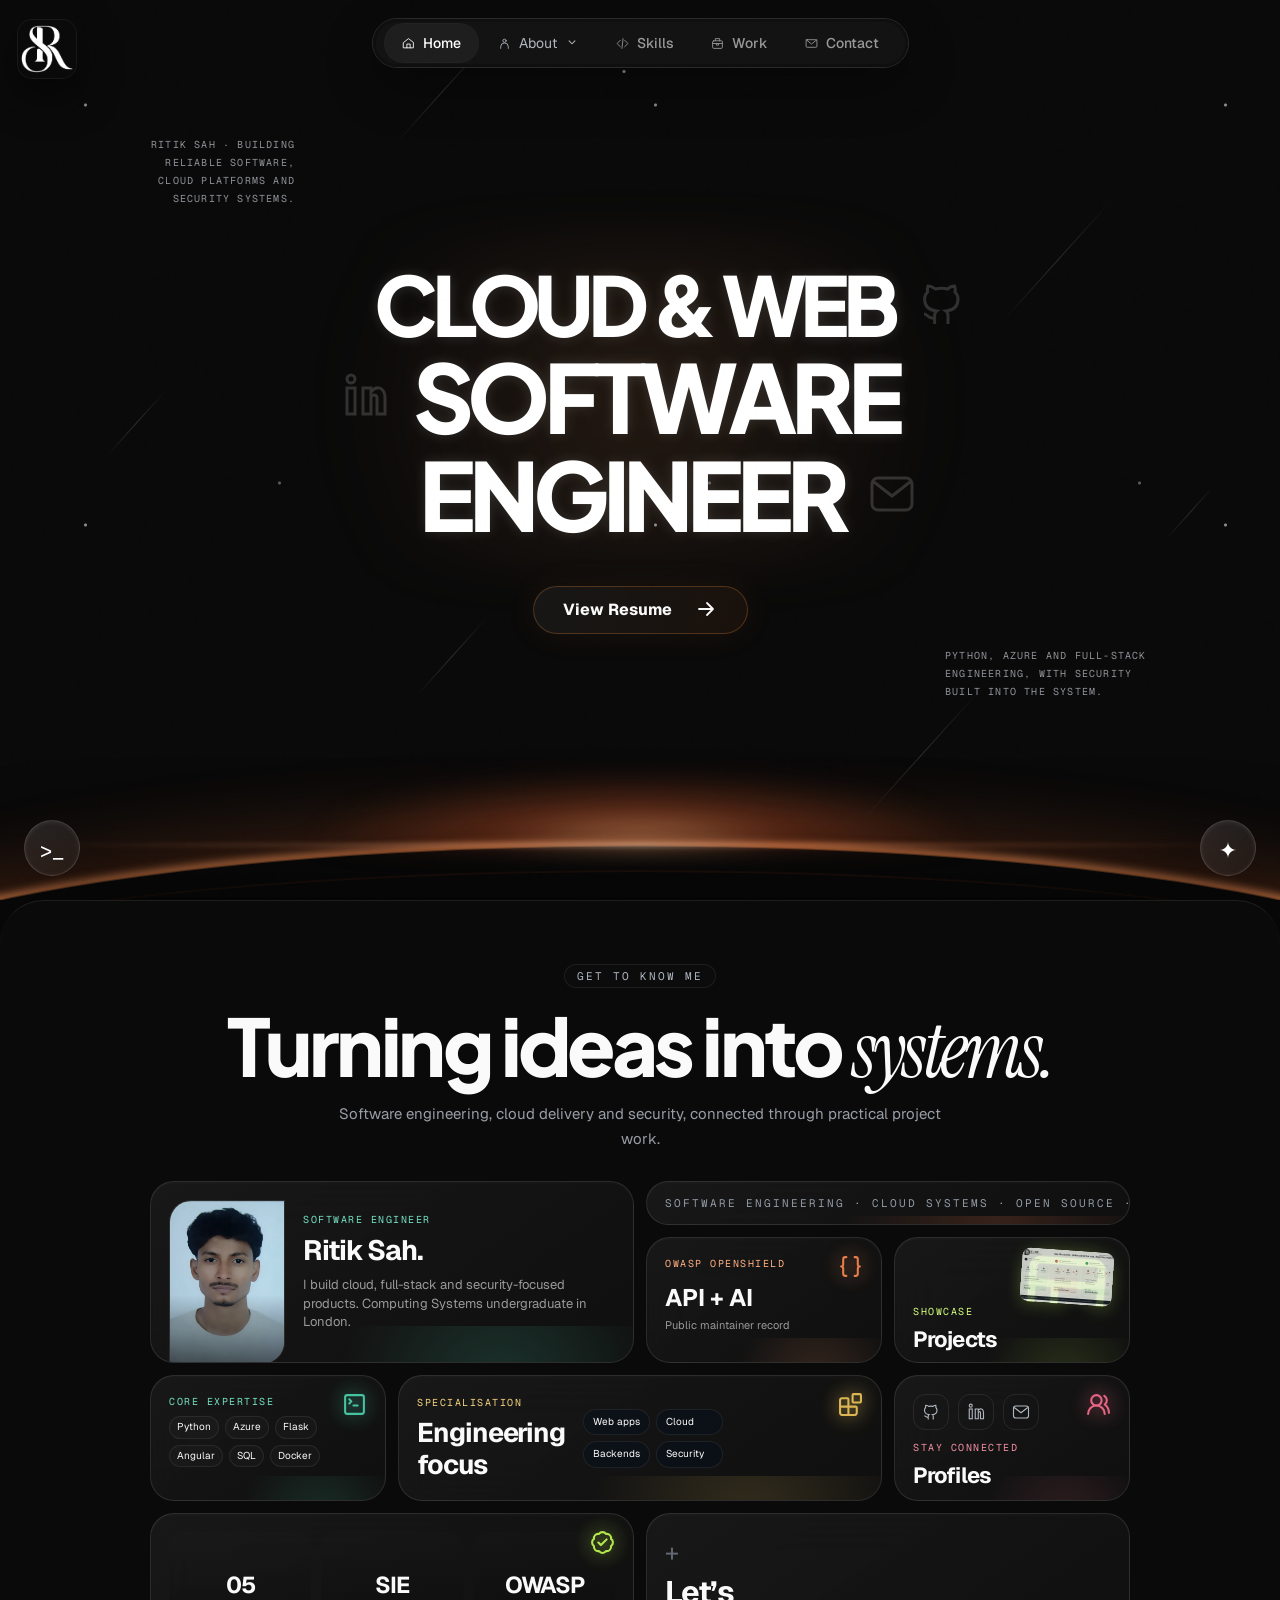
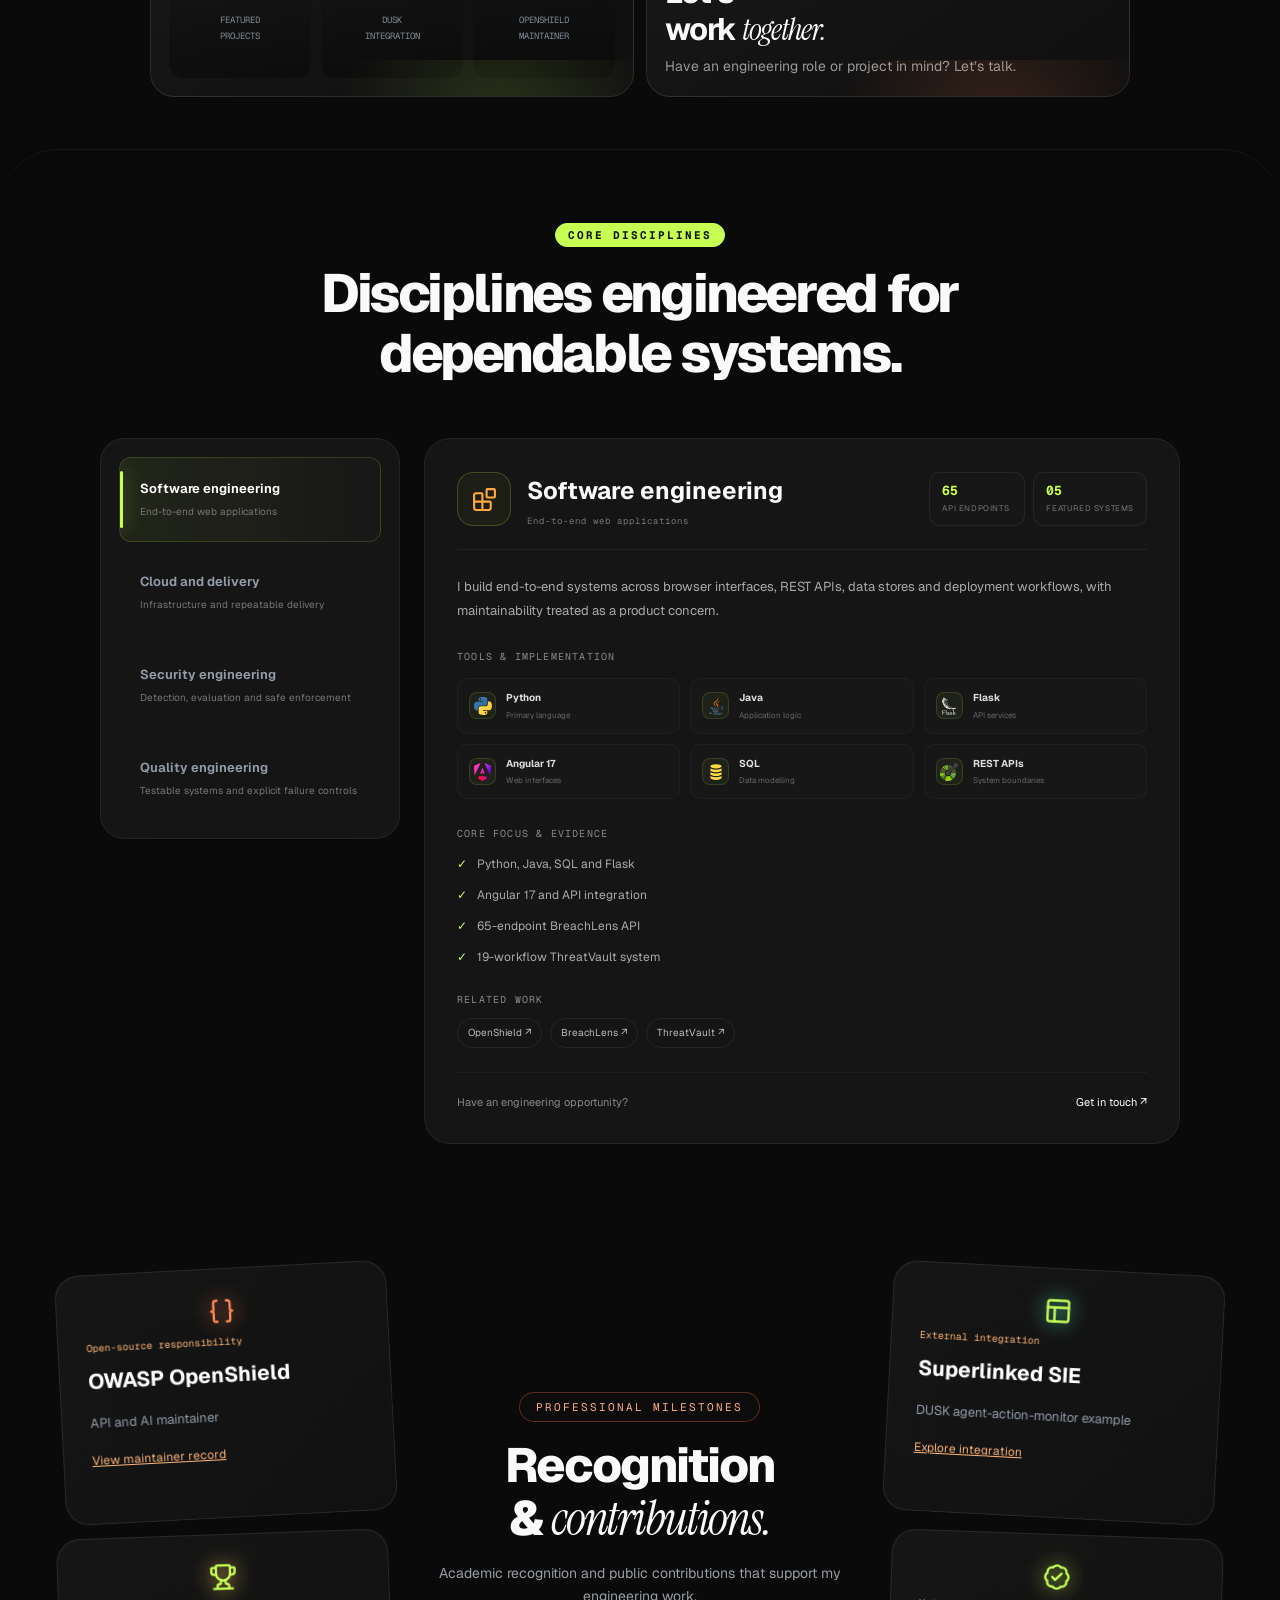
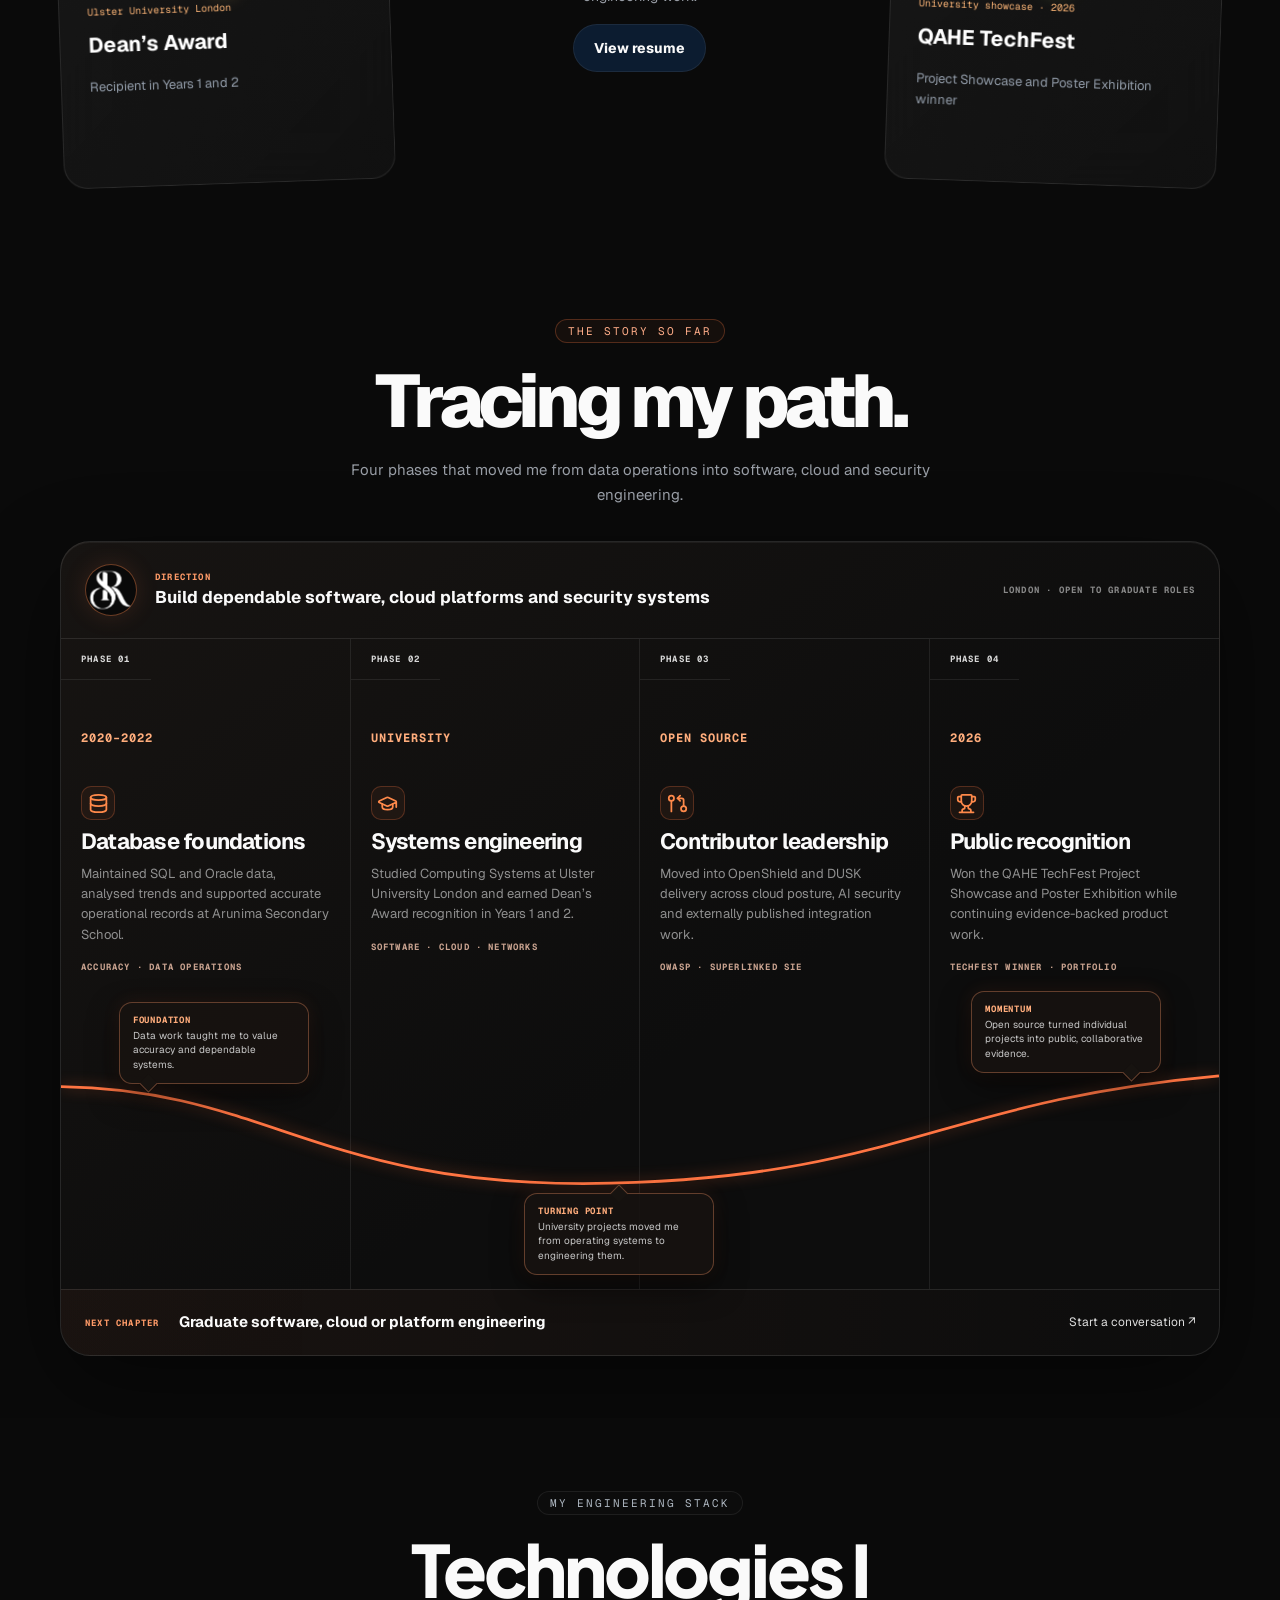
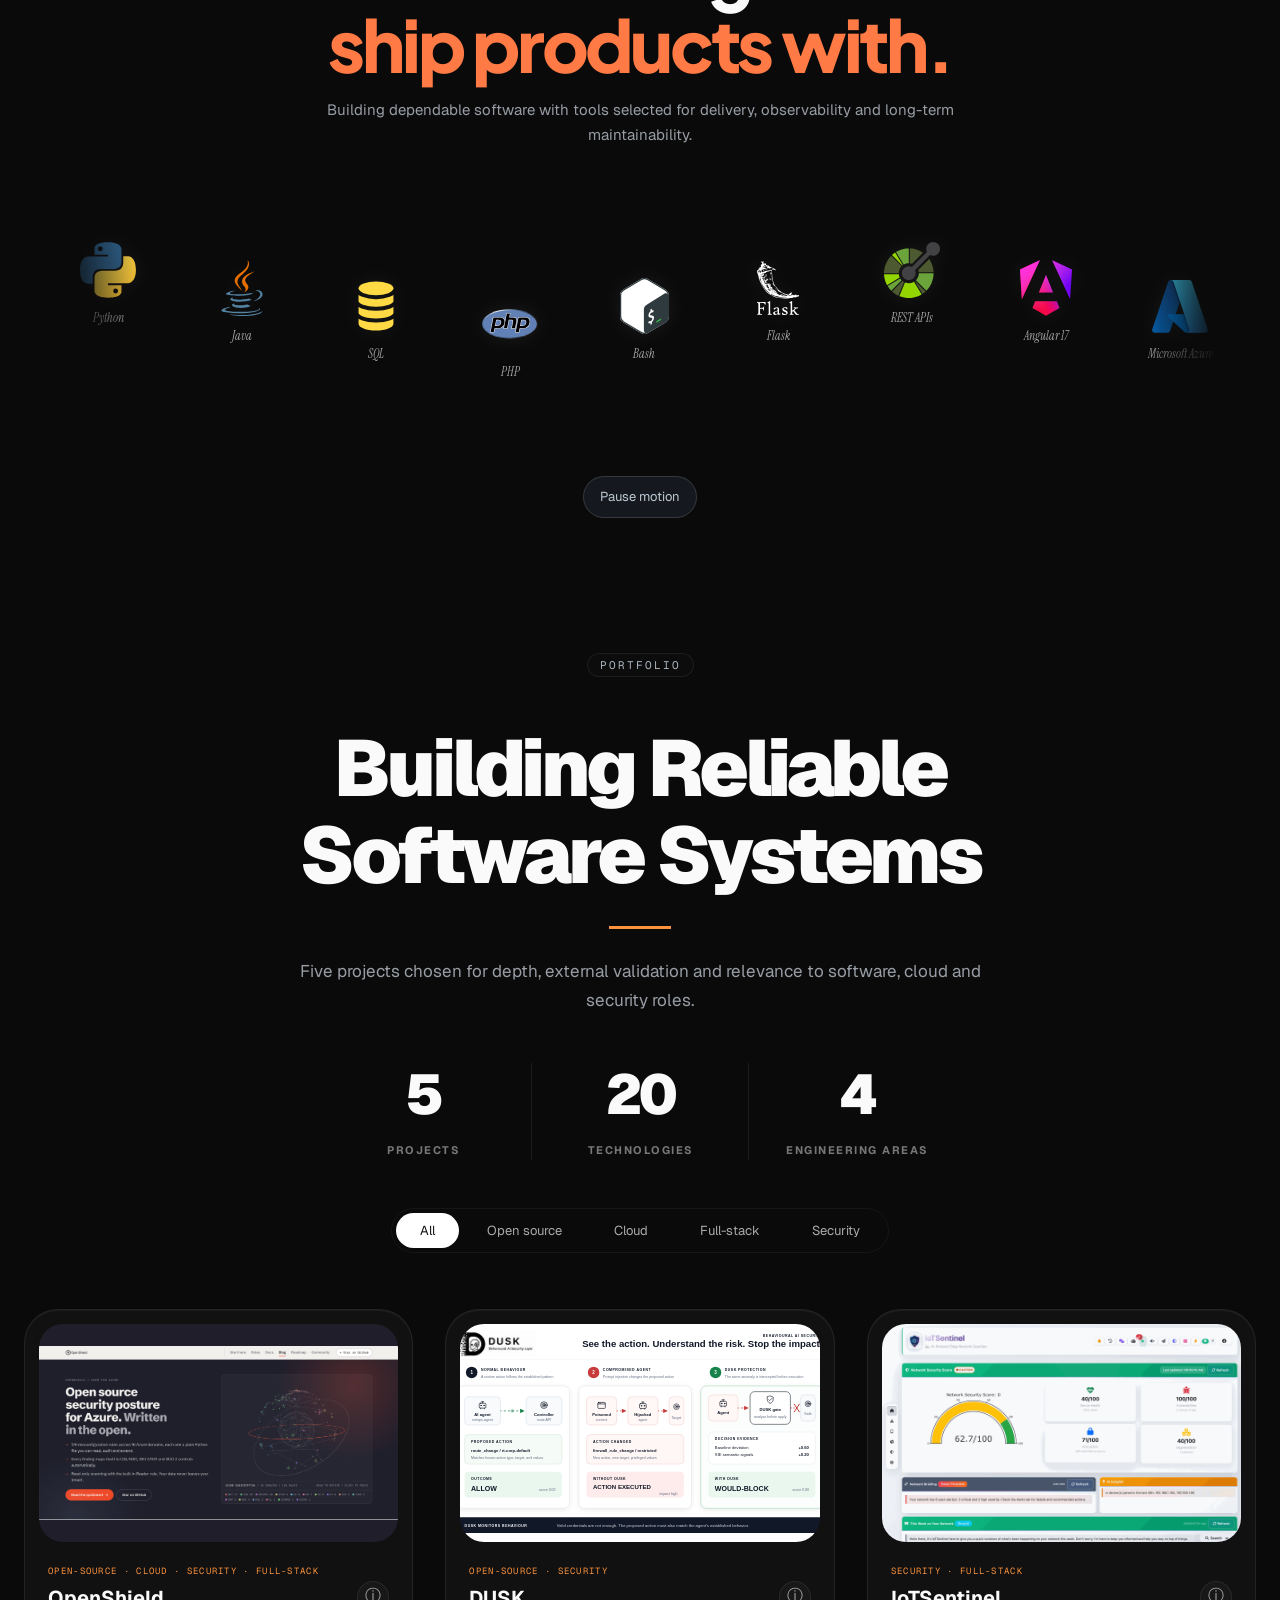
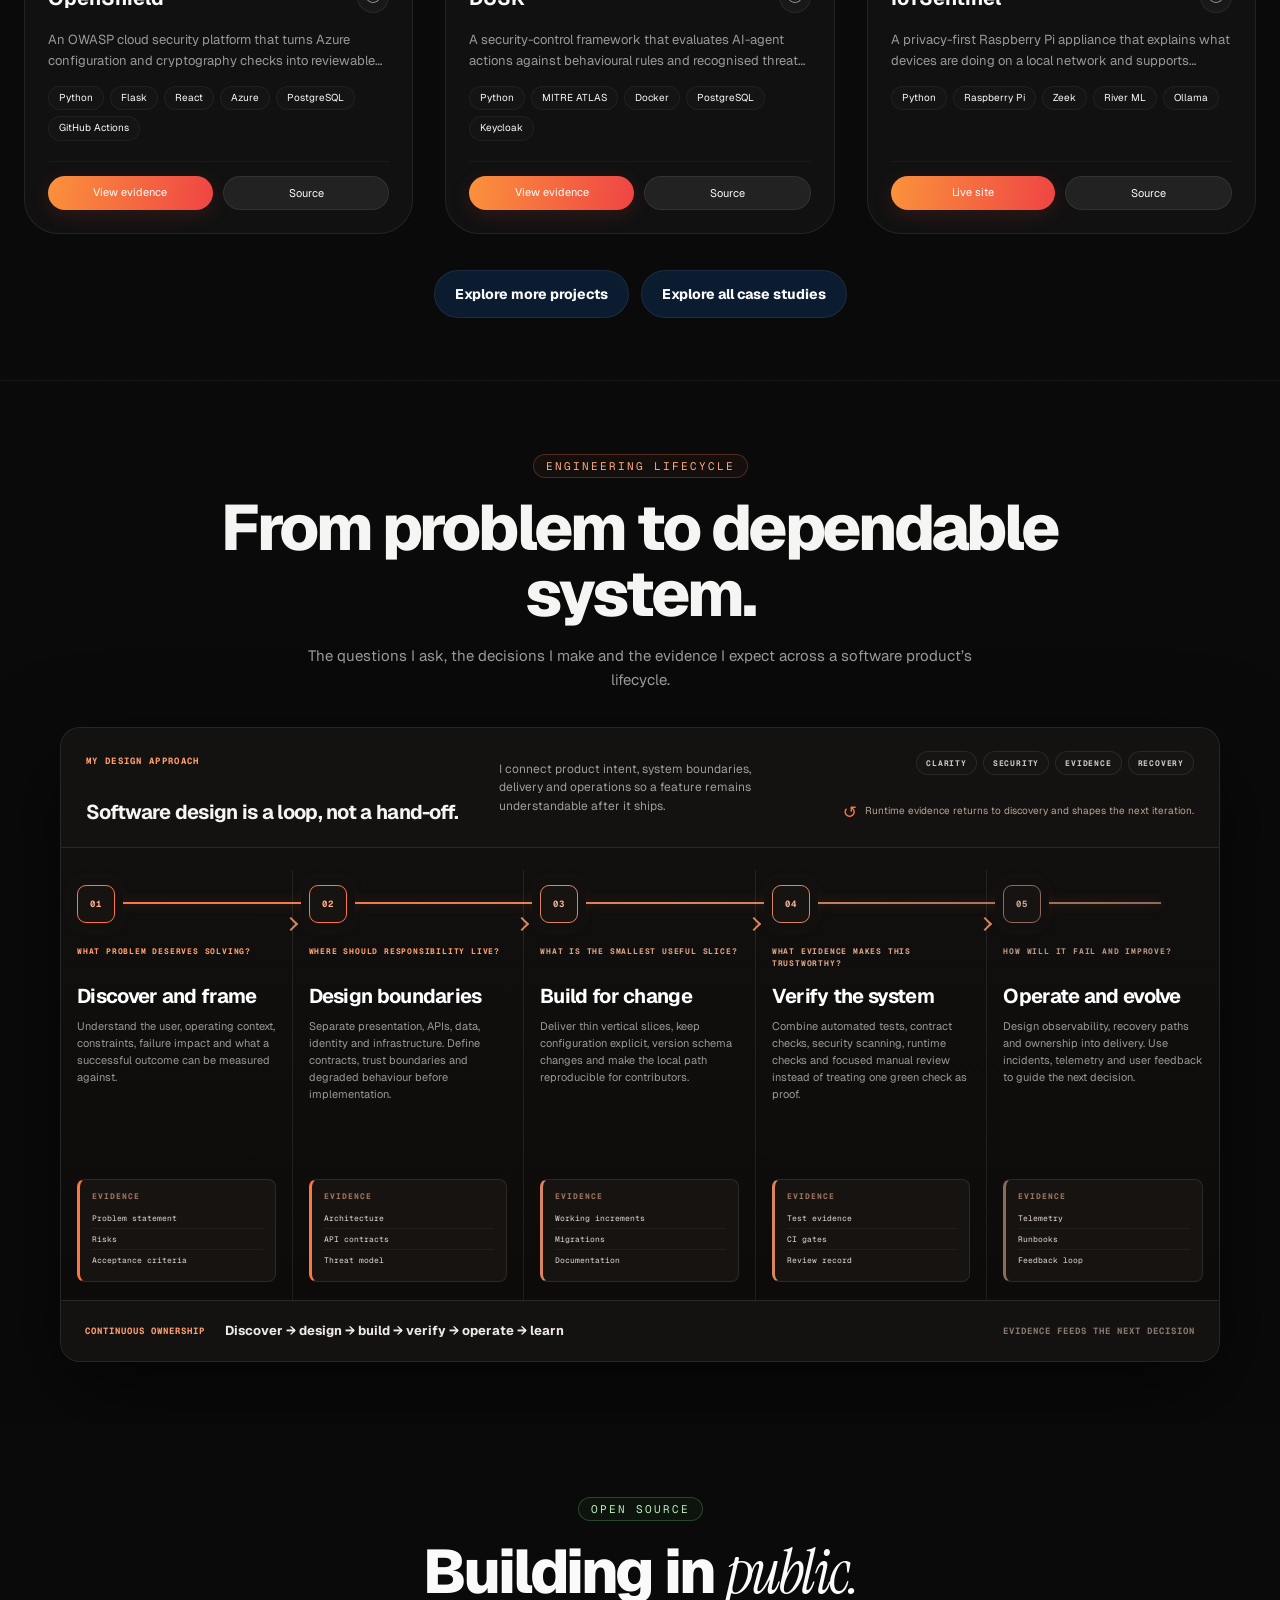
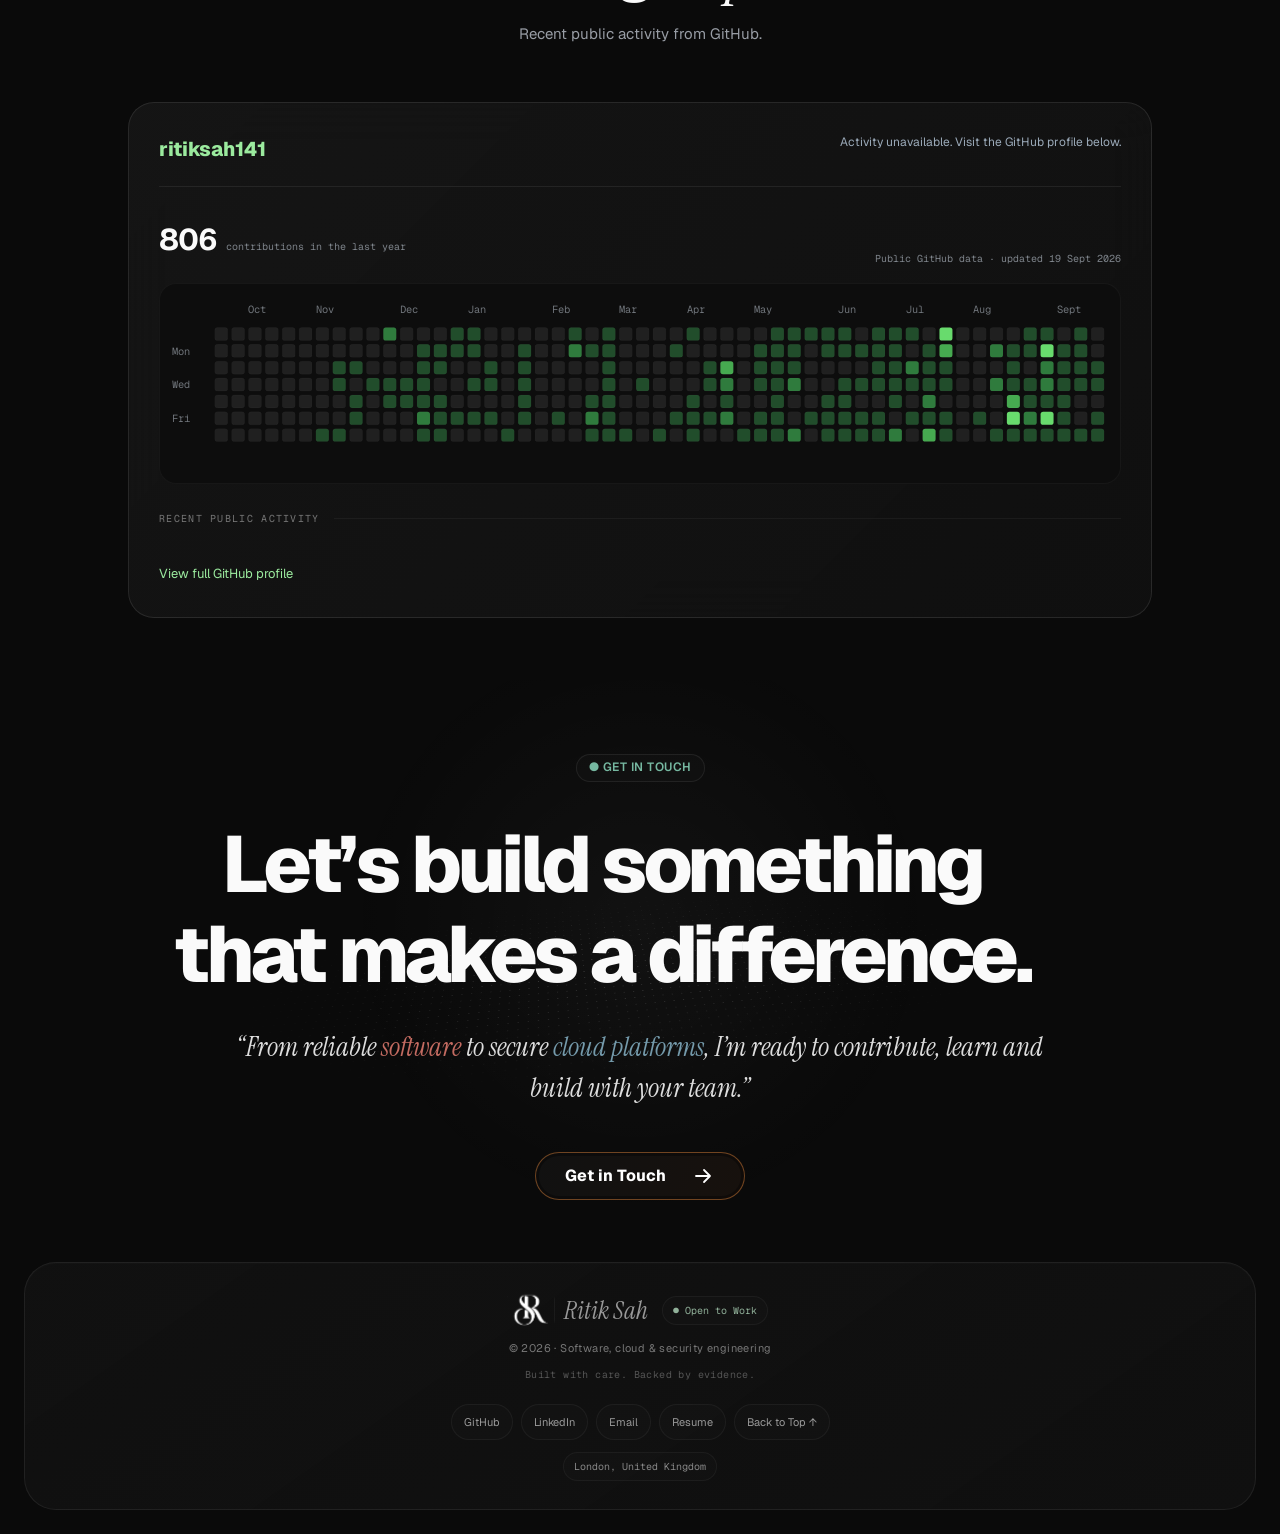
==== commit 20757ef8: "Publish redesigned engineering portfolio" ====
--- a/index.html
+++ b/index.html
@@ -1,583 +1,101 @@
 <!doctype html>
 <html lang="en">
 <head>
-  <meta charset="utf-8">
-  <meta name="viewport" content="width=device-width, initial-scale=1">
-  <meta name="description" content="Ritik Sah is a graduate software engineer building dependable Python, cloud and security systems.">
-  <meta property="og:title" content="Ritik Sah | Software, Cloud & Security Engineer">
-  <meta property="og:description" content="Evidence-led engineering across Python backends, Azure, AI-agent security and open-source systems.">
-  <meta property="og:type" content="website">
-  <meta property="og:url" content="https://portfolio-lilac-ten-41.vercel.app/">
-  <meta name="twitter:card" content="summary_large_image">
-  <meta name="theme-color" content="#060806">
-  <title>Ritik Sah | Software, Cloud & Security Engineer</title>
-  <link rel="icon" href="data:image/svg+xml,%3Csvg xmlns='http://www.w3.org/2000/svg' viewBox='0 0 64 64'%3E%3Crect width='64' height='64' rx='15' fill='%23060806'/%3E%3Cpath d='M17 18h20c8 0 12 4 12 10 0 5-3 8-8 9l10 11H39L29 38v10H17V18Zm12 9v5h8c2 0 3-1 3-3s-1-2-3-2h-8Z' fill='%23f4f7f2'/%3E%3C/svg%3E">
-  <link rel="preconnect" href="https://fonts.googleapis.com">
-  <link rel="preconnect" href="https://fonts.gstatic.com" crossorigin>
-  <link href="https://fonts.googleapis.com/css2?family=DM+Mono:wght@400;500&amp;family=Inter:wght@400;500;600;700;800;900&amp;display=swap" rel="stylesheet">
-  <style>
-    :root {
-      --ink: #060806;
-      --ink-soft: #0b100c;
-      --panel: rgba(17, 23, 18, .74);
-      --panel-solid: #111712;
-      --paper: #f4f7f2;
-      --muted: #9ca79f;
-      --line: rgba(225, 238, 227, .16);
-      --line-strong: rgba(225, 238, 227, .3);
-      --signal: #57f287;
-      --signal-deep: #1d8f4c;
-      --ice: #9bd8ff;
-      --amber: #ff9f62;
-      --max: 1320px;
-      --radius: 24px;
-    }
-
-    * { box-sizing: border-box; }
-    html { scroll-behavior: smooth; }
-    body {
-      margin: 0;
-      min-height: 100vh;
-      background: var(--ink);
-      color: var(--paper);
-      font-family: Inter, system-ui, sans-serif;
-      line-height: 1.6;
-      overflow-x: hidden;
-    }
-    body::before {
-      content: "";
-      position: fixed;
-      inset: 0;
-      z-index: -3;
-      background:
-        radial-gradient(circle at 50% 8%, rgba(87, 242, 135, .08), transparent 28%),
-        linear-gradient(180deg, #080b08 0%, var(--ink) 42%, #050705 100%);
-    }
-    a { color: inherit; }
-    button { font: inherit; }
-    ::selection { background: var(--signal); color: var(--ink); }
-    :focus-visible { outline: 3px solid var(--signal); outline-offset: 4px; }
-    .skip-link {
-      position: fixed;
-      left: 18px;
-      top: -70px;
-      z-index: 200;
-      padding: 10px 14px;
-      background: var(--paper);
-      color: var(--ink);
-      border-radius: 10px;
-    }
-    .skip-link:focus { top: 18px; }
-    .shell { width: min(var(--max), calc(100% - 48px)); margin-inline: auto; }
-    .mono { font-family: "DM Mono", monospace; }
-    .muted { color: var(--muted); }
-
-    .site-header {
-      position: fixed;
-      inset: 20px 0 auto;
-      z-index: 100;
-      pointer-events: none;
-    }
-    .nav-wrap { display: flex; justify-content: center; }
-    .nav {
-      pointer-events: auto;
-      display: flex;
-      align-items: center;
-      gap: 4px;
-      padding: 6px;
-      border: 1px solid var(--line-strong);
-      border-radius: 999px;
-      background: rgba(8, 11, 8, .78);
-      box-shadow: 0 16px 50px rgba(0,0,0,.35), inset 0 1px 0 rgba(255,255,255,.06);
-      backdrop-filter: blur(18px);
-    }
-    .nav a {
-      padding: 10px 16px;
-      border-radius: 999px;
-      color: var(--muted);
-      text-decoration: none;
-      font-size: 13px;
-      font-weight: 600;
-      transition: background .2s ease, color .2s ease;
-    }
-    .nav a:hover, .nav a.active { background: var(--paper); color: var(--ink); }
-    .brand {
-      position: fixed;
-      top: 28px;
-      left: max(24px, calc((100vw - var(--max)) / 2));
-      z-index: 110;
-      color: var(--paper);
-      text-decoration: none;
-      font-size: 22px;
-      font-weight: 900;
-      letter-spacing: -.07em;
-    }
-    .availability {
-      position: fixed;
-      top: 30px;
-      right: max(24px, calc((100vw - var(--max)) / 2));
-      z-index: 110;
-      display: flex;
-      align-items: center;
-      gap: 8px;
-      color: var(--muted);
-      font: 11px "DM Mono", monospace;
-    }
-    .availability i { width: 7px; height: 7px; border-radius: 50%; background: var(--signal); box-shadow: 0 0 18px var(--signal); }
-
-    .hero {
-      position: relative;
-      min-height: 100svh;
-      display: grid;
-      align-items: center;
-      overflow: hidden;
-      padding: 112px 0 80px;
-    }
-    .hero::after {
-      content: "";
-      position: absolute;
-      left: 50%;
-      bottom: -15vw;
-      width: 130vw;
-      aspect-ratio: 3.6 / 1;
-      translate: -50% 0;
-      border: 2px solid rgba(87, 242, 135, .8);
-      border-radius: 50%;
-      background: radial-gradient(ellipse at 50% 0%, rgba(87,242,135,.2), transparent 45%);
-      box-shadow: 0 -2px 22px rgba(87, 242, 135, .45), 0 -40px 100px rgba(87,242,135,.12);
-      pointer-events: none;
-    }
-    .star-field {
-      position: absolute;
-      inset: 0;
-      opacity: .55;
-      background-image:
-        radial-gradient(circle at 12% 26%, white 0 1px, transparent 2px),
-        radial-gradient(circle at 74% 19%, white 0 1px, transparent 2px),
-        radial-gradient(circle at 85% 58%, var(--signal) 0 1px, transparent 2px),
-        radial-gradient(circle at 32% 73%, white 0 1px, transparent 2px),
-        radial-gradient(circle at 57% 39%, rgba(255,255,255,.5) 0 1px, transparent 2px);
-      background-size: 330px 260px, 470px 380px, 390px 310px, 520px 420px, 440px 350px;
-      mask-image: linear-gradient(black, transparent 84%);
-    }
-    .hero-layout { position: relative; z-index: 2; }
-    .hero-note {
-      position: absolute;
-      top: 10%;
-      left: 0;
-      width: 220px;
-      color: var(--muted);
-      font: 11px/1.7 "DM Mono", monospace;
-      text-transform: uppercase;
-      letter-spacing: .08em;
-    }
-    .hero-note.right { left: auto; right: 0; top: auto; bottom: 14%; }
-    .hero-title {
-      width: min(980px, 82vw);
-      margin: 0 auto;
-      text-align: center;
-      font-size: clamp(62px, 10.5vw, 156px);
-      font-weight: 900;
-      line-height: .79;
-      letter-spacing: -.085em;
-      text-transform: uppercase;
-      text-wrap: balance;
-    }
-    .hero-title span { display: block; }
-    .hero-title .outline { color: transparent; -webkit-text-stroke: 1px rgba(244,247,242,.55); }
-    .hero-subtitle {
-      max-width: 690px;
-      margin: 38px auto 0;
-      color: #c9d1cb;
-      text-align: center;
-      font-size: clamp(16px, 1.7vw, 20px);
-    }
-    .hero-actions { display: flex; flex-wrap: wrap; justify-content: center; gap: 10px; margin-top: 28px; }
-    .button {
-      display: inline-flex;
-      align-items: center;
-      justify-content: center;
-      min-height: 48px;
-      padding: 0 19px;
-      border: 1px solid var(--line-strong);
-      border-radius: 999px;
-      background: rgba(11,16,12,.7);
-      color: var(--paper);
-      text-decoration: none;
-      font-size: 13px;
-      font-weight: 700;
-      transition: transform .2s ease, border-color .2s ease, background .2s ease;
-    }
-    .button:hover { transform: translateY(-2px); border-color: var(--signal); }
-    .button.primary { background: var(--signal); color: #041008; border-color: var(--signal); }
-    .hero-index {
-      position: absolute;
-      left: 50%;
-      bottom: 22px;
-      z-index: 3;
-      translate: -50% 0;
-      color: var(--muted);
-      font: 10px "DM Mono", monospace;
-      letter-spacing: .12em;
-      text-transform: uppercase;
-    }
-
-    .ticker { overflow: hidden; border-block: 1px solid var(--line); background: #090d0a; }
-    .ticker-track {
-      width: max-content;
-      display: flex;
-      gap: 34px;
-      padding: 16px 0;
-      animation: ticker 28s linear infinite;
-      color: #b8c2ba;
-      font: 12px "DM Mono", monospace;
-      text-transform: uppercase;
-      letter-spacing: .08em;
-    }
-    .ticker-track span::after { content: "◆"; margin-left: 34px; color: var(--signal); }
-
-    section { padding: 110px 0; border-top: 1px solid var(--line); }
-    .section-intro { display: grid; grid-template-columns: .7fr 1.3fr; gap: 60px; margin-bottom: 46px; }
-    .section-kicker { margin: 8px 0 0; color: var(--signal); font: 11px "DM Mono", monospace; letter-spacing: .12em; text-transform: uppercase; }
-    .section-intro h2 { max-width: 840px; margin: 0; font-size: clamp(42px, 6vw, 82px); line-height: .95; letter-spacing: -.065em; }
-    .section-intro p { max-width: 690px; margin: 22px 0 0; color: var(--muted); font-size: 17px; }
-
-    .bento { display: grid; grid-template-columns: repeat(12, 1fr); gap: 14px; }
-    .tile {
-      position: relative;
-      overflow: hidden;
-      min-height: 270px;
-      padding: clamp(24px, 4vw, 42px);
-      border: 1px solid var(--line);
-      border-radius: var(--radius);
-      background: linear-gradient(145deg, rgba(255,255,255,.055), rgba(255,255,255,.018));
-    }
-    .tile h3 { margin: 0; font-size: clamp(26px, 3vw, 42px); line-height: 1; letter-spacing: -.045em; }
-    .tile p { max-width: 620px; margin: 18px 0 0; color: var(--muted); }
-    .tile.wide { grid-column: span 7; }
-    .tile.narrow { grid-column: span 5; }
-    .tile.half { grid-column: span 6; }
-    .tile.signal {
-      background:
-        radial-gradient(circle at 78% 20%, rgba(87,242,135,.24), transparent 34%),
-        linear-gradient(145deg, #121a13, #0a0e0b);
-    }
-    .command {
-      margin: 28px 0 0;
-      padding: 18px;
-      border: 1px solid var(--line);
-      border-radius: 16px;
-      background: rgba(0,0,0,.36);
-      color: #cbd4cd;
-      font: 13px/1.85 "DM Mono", monospace;
-    }
-    .command b { color: var(--signal); font-weight: 500; }
-    .proof-list { display: grid; gap: 14px; margin-top: 28px; }
-    .proof-row { display: grid; grid-template-columns: 110px 1fr; gap: 18px; padding-top: 14px; border-top: 1px solid var(--line); }
-    .proof-row span { color: var(--signal); font: 11px "DM Mono", monospace; text-transform: uppercase; letter-spacing: .08em; }
-    .proof-row p { margin: 0; color: #dbe1dc; font-size: 14px; }
-    .stack-cloud { display: flex; flex-wrap: wrap; align-content: end; gap: 8px; height: 150px; margin-top: 28px; }
-    .stack-cloud span { padding: 8px 11px; border: 1px solid var(--line); border-radius: 999px; color: #c9d1cb; font: 11px "DM Mono", monospace; }
-
-    .projects { display: grid; gap: 18px; }
-    .project {
-      display: grid;
-      grid-template-columns: 90px 1fr 1.1fr auto;
-      gap: 28px;
-      align-items: center;
-      min-height: 210px;
-      padding: 26px 30px;
-      border: 1px solid var(--line);
-      border-radius: var(--radius);
-      background: rgba(255,255,255,.025);
-      transition: transform .22s ease, border-color .22s ease, background .22s ease;
-    }
-    .project:hover { transform: translateY(-4px); border-color: rgba(87,242,135,.45); background: rgba(87,242,135,.035); }
-    .project-index { color: #5f6d62; font: 13px "DM Mono", monospace; }
-    .project h3 { margin: 0; font-size: clamp(30px, 4vw, 58px); line-height: .9; letter-spacing: -.06em; }
-    .project-role { margin: 12px 0 0; color: var(--signal); font: 11px "DM Mono", monospace; text-transform: uppercase; letter-spacing: .08em; }
-    .project-copy p { margin: 0; color: var(--muted); font-size: 15px; }
-    .project-tags { display: flex; flex-wrap: wrap; gap: 7px; margin-top: 16px; }
-    .project-tags span { padding: 5px 8px; border: 1px solid var(--line); border-radius: 999px; color: #bec7c0; font: 10px "DM Mono", monospace; }
-    .project-links { display: flex; flex-direction: column; gap: 8px; min-width: 122px; }
-    .project-links a { text-decoration: none; font-size: 12px; font-weight: 700; }
-    .project-links a:hover { color: var(--signal); }
-
-    .evidence-grid { display: grid; grid-template-columns: 1.1fr .9fr; gap: 16px; }
-    .evidence-card { padding: 34px; border: 1px solid var(--line); border-radius: var(--radius); background: var(--panel); }
-    .evidence-card h3 { margin: 0; font-size: 28px; letter-spacing: -.04em; }
-    .evidence-card > p { color: var(--muted); }
-    .record { display: grid; grid-template-columns: 1fr auto; gap: 24px; align-items: center; padding: 19px 0; border-top: 1px solid var(--line); }
-    .record:first-of-type { margin-top: 24px; }
-    .record b { display: block; font-size: 14px; }
-    .record small { color: var(--muted); }
-    .record a { color: var(--signal); text-decoration: none; font: 11px "DM Mono", monospace; }
-    .journey { display: grid; gap: 0; margin-top: 24px; }
-    .journey-item { position: relative; padding: 0 0 28px 30px; border-left: 1px solid var(--line-strong); }
-    .journey-item:last-child { padding-bottom: 0; }
-    .journey-item::before { content: ""; position: absolute; left: -5px; top: 7px; width: 9px; height: 9px; border-radius: 50%; background: var(--signal); box-shadow: 0 0 18px rgba(87,242,135,.45); }
-    .journey-item time { color: var(--signal); font: 10px "DM Mono", monospace; }
-    .journey-item h4 { margin: 5px 0; font-size: 17px; }
-    .journey-item p { margin: 0; color: var(--muted); font-size: 13px; }
-
-    .contact { position: relative; overflow: hidden; text-align: center; padding: 130px 0 145px; }
-    .contact::before { content: ""; position: absolute; left: 50%; bottom: -230px; width: 900px; height: 430px; translate: -50% 0; border-radius: 50%; background: rgba(87,242,135,.14); filter: blur(80px); }
-    .contact h2 { position: relative; max-width: 1000px; margin: 0 auto; font-size: clamp(54px, 9vw, 132px); line-height: .82; letter-spacing: -.08em; text-transform: uppercase; }
-    .contact p { position: relative; max-width: 650px; margin: 28px auto 0; color: var(--muted); }
-    .contact .hero-actions { position: relative; }
-    footer { padding: 26px 0; border-top: 1px solid var(--line); color: var(--muted); }
-    .footer-row { display: flex; justify-content: space-between; gap: 20px; font: 11px "DM Mono", monospace; }
-    .footer-row a { text-decoration: none; }
-
-    .reveal { opacity: 0; transform: translateY(24px); transition: opacity .7s ease, transform .7s ease; }
-    .reveal.visible { opacity: 1; transform: none; }
-
-    @keyframes ticker { to { transform: translateX(-50%); } }
-
-    @media (max-width: 980px) {
-      .availability { display: none; }
-      .hero-note { display: none; }
-      .section-intro { grid-template-columns: 1fr; gap: 16px; }
-      .tile.wide, .tile.narrow, .tile.half { grid-column: span 12; }
-      .project { grid-template-columns: 54px 1fr; }
-      .project-copy, .project-links { grid-column: 2; }
-      .project-links { flex-direction: row; }
-      .evidence-grid { grid-template-columns: 1fr; }
-    }
-
-    @media (max-width: 720px) {
-      .shell { width: min(100% - 28px, var(--max)); }
-      .site-header { inset: auto 0 14px; }
-      .nav { width: calc(100% - 28px); justify-content: space-between; }
-      .nav a { padding: 9px 11px; font-size: 11px; }
-      .brand { top: 19px; left: 18px; }
-      .hero { padding-top: 100px; }
-      .hero-title { width: 100%; font-size: clamp(54px, 17vw, 88px); }
-      .hero-title span { line-height: .86; }
-      section { padding: 82px 0; }
-      .project { grid-template-columns: 1fr; gap: 16px; padding: 24px; }
-      .project-index, .project-copy, .project-links { grid-column: 1; }
-      .project-links { flex-wrap: wrap; }
-      .proof-row { grid-template-columns: 1fr; gap: 7px; }
-      .footer-row { flex-direction: column; padding-bottom: 80px; }
-    }
-
-    @media (prefers-reduced-motion: reduce) {
-      html { scroll-behavior: auto; }
-      *, *::before, *::after { animation-duration: .01ms !important; animation-iteration-count: 1 !important; transition-duration: .01ms !important; }
-      .reveal { opacity: 1; transform: none; }
-    }
-  </style>
+  <meta charset="utf-8"><meta name="viewport" content="width=device-width,initial-scale=1">
+  <meta name="description" content="Ritik Sah builds reliable software, cloud platforms, AI-assisted systems and security products.">
+  <meta property="og:title" content="Ritik Sah | Software, Cloud & Security Engineer"><meta property="og:description" content="Evidence-led engineering across open source, Azure, full-stack systems and AI security."><meta property="og:type" content="website"><meta name="theme-color" content="#0a0a0a">
+  <title>Ritik Sah | Software, Cloud & Security Engineer</title><link rel="icon" href="favicon.svg" type="image/svg+xml">
+  <link rel="preconnect" href="https://fonts.googleapis.com"><link rel="preconnect" href="https://fonts.gstatic.com" crossorigin><link href="https://fonts.googleapis.com/css2?family=Geist:wght@400;500;600;700;800;900&family=Plus+Jakarta+Sans:wght@400;500;600;700;800&family=Geist+Mono:wght@400;700&family=Instrument+Serif:ital@0;1&display=swap" rel="stylesheet">
+  <link rel="stylesheet" href="styles.css?v=7"><link rel="stylesheet" href="reference.css?v=7"><link rel="stylesheet" href="details.css?v=8"><link rel="stylesheet" href="fidelity.css?v=11"><link rel="stylesheet" href="refinement.css?v=27"><script src="data.js?v=3" defer></script><script src="github-contributions-data.js" defer></script><script src="script.js?v=9" defer></script><script src="interactions.js?v=2" defer></script><script src="skill-icons.js?v=2" defer></script><script src="terminal-playground.js?v=2" defer></script><script src="github-contributions.js" defer></script><script src="refinement.js?v=3" defer></script>
 </head>
 <body>
-  <a class="skip-link" href="#main">Skip to content</a>
-  <a class="brand" href="#home" aria-label="Ritik Sah home">RS</a>
-  <header class="site-header">
-    <div class="nav-wrap">
-      <nav class="nav" aria-label="Primary navigation">
-        <a href="#home" class="active">Home</a>
-        <a href="#about">About</a>
-        <a href="#work">Work</a>
-        <a href="#evidence">Evidence</a>
-        <a href="#contact">Contact</a>
-      </nav>
-    </div>
-  </header>
-  <div class="availability"><i aria-hidden="true"></i>Open to UK graduate roles</div>
-
+  <a class="skip-link" href="#main">Skip to content</a><div class="noise" aria-hidden="true"></div>
+  <header class="site-header"><a class="mark logo-mark" href="#top" aria-label="Ritik Sah home"><img src="assets/rs-monogram-source.png" alt="" width="90" height="90"></a><nav class="pill-nav" aria-label="Primary navigation"><a class="active" href="#top">Home</a><div class="about-menu"><button id="about-toggle" aria-expanded="false" aria-controls="about-links">About <span class="dropdown-chevron" aria-hidden="true"><svg viewBox="0 0 24 24"><path d="m7 10 5 5 5-5"/></svg></span></button><div id="about-links" hidden><a href="#about">About me</a><a href="#expertise">Expertise</a><a href="#recognition">Recognition</a><a href="#journey">Journey</a></div></div><a href="#work">Work</a><a href="#skills">Skills</a><a href="#contact">Contact</a></nav><button class="menu-toggle" aria-label="Open navigation" aria-expanded="false">Menu</button></header>
   <main id="main">
-    <section class="hero" id="home">
-      <div class="star-field" aria-hidden="true"></div>
-      <div class="shell hero-layout">
-        <p class="hero-note">Ritik Sah<br>London, United Kingdom<br>Final-year Computing Systems</p>
-        <p class="hero-note right">Python backends<br>Azure cloud systems<br>Security by design</p>
-        <h1 class="hero-title">
-          <span>Software</span>
-          <span class="outline">Cloud + Security</span>
-          <span>Engineer</span>
-        </h1>
-        <p class="hero-subtitle">I build dependable software for cloud and security use cases, with evidence in the code, tests and delivery path.</p>
-        <div class="hero-actions">
-          <a class="button primary" href="#work">Explore selected work</a>
-          <a class="button" href="https://github.com/ritiksah141" target="_blank" rel="noopener">GitHub profile</a>
-          <a class="button" href="mailto:ritiksah141@gmail.com">Email me</a>
-        </div>
+    <section class="hero" id="top" aria-labelledby="hero-title">
+      <div class="hero-stars" aria-hidden="true"></div><div class="hero-meteors" aria-hidden="true"><i></i><i></i><i></i><i></i><i></i><i></i><i></i><i></i><i></i></div><div class="hero-lines" aria-hidden="true"><i></i><i></i><i></i><i></i><i></i><i></i></div>
+      <p class="hero-side hero-side-left">Ritik Sah · building<br>reliable software,<br>cloud platforms and<br>security systems.</p>
+      <div class="hero-core"><h1 id="hero-title" aria-label="Cloud and web software engineer"><span class="hero-row">Cloud &amp; web <a class="inline-social GitHub" href="https://github.com/ritiksah141" aria-label="GitHub" target="_blank" rel="noreferrer"><svg viewBox="0 0 24 24" fill="none" stroke="currentColor" stroke-width="1.5" aria-hidden="true"><path d="M9 19c-4 1-4-2-6-2m12 5v-4c0-1-.3-2-1-2.5 3-.3 6-1.5 6-6a5 5 0 0 0-1.5-3.5c.2-1 .2-2-.2-3-2 0-3 1-3.5 1.5a13 13 0 0 0-6 0C8 4 7 3 5 3c-.4 1-.4 2-.2 3A5 5 0 0 0 3.3 9.5c0 4.5 3 5.7 6 6-.7.5-1 1.5-1 2.5v4"/></svg></a></span><span class="hero-row"><a class="inline-social LinkedIn" href="https://www.linkedin.com/in/ritik-sah-858015335/" aria-label="LinkedIn" target="_blank" rel="noreferrer"><svg viewBox="0 0 24 24" fill="none" stroke="currentColor" stroke-width="1.5" aria-hidden="true"><rect x="3" y="8" width="4" height="13"/><circle cx="5" cy="3.5" r="2"/><path d="M11 21V8h4v2c3-4 7-2 7 3v8h-4v-8c0-2-3-2-3 0v8z"/></svg></a> Software</span><span class="hero-row">Engineer <a class="inline-social Email" href="mailto:ritiksah141@gmail.com" aria-label="Email"><svg viewBox="0 0 24 24" fill="none" stroke="currentColor" stroke-width="1.5" aria-hidden="true"><rect x="2" y="4" width="20" height="16" rx="3"/><path d="m3 6 9 7 9-7"/></svg></a></span></h1><div class="hero-actions"><a class="button resume-button" href="resume/">View Resume <span aria-hidden="true"><svg viewBox="0 0 24 24"><path d="M5 12h14M13 6l6 6-6 6"/></svg></span></a></div></div>
+      <p class="hero-side hero-side-right">Python, Azure and full-stack<br>engineering, with security<br>built into the system.</p>
+      <div class="signal-horizon" aria-hidden="true"><span></span></div>
+    </section>
+    <section class="section shell" id="about">
+      <header class="section-heading"><p>Get to know me</p><h2>Turning ideas into <em>systems.</em></h2><p class="lede">Software engineering, cloud delivery and security, connected through practical project work.</p></header>
+      <div class="reference-bento">
+        <article class="bento-card profile-tile"><div class="avatar"><img src="assets/ritik-sah-profile.jpeg" alt="Portrait of Ritik Sah" width="543" height="640"></div><div><p class="meta">Software engineer</p><h3>Ritik Sah.</h3><p>I build cloud, full-stack and security-focused products. Computing Systems undergraduate in London.</p></div></article>
+        <div class="bento-card ticker-tile"><span>Software engineering · Cloud systems · Open source · Security engineering</span></div>
+        <a class="bento-card maintainer-tile" href="https://github.com/OWASP/openshield/blob/dev/MAINTAINERS.md" target="_blank" rel="noreferrer"><p class="meta">OWASP OpenShield</p><strong>API + AI</strong><span>Public maintainer record</span></a>
+        <a class="bento-card showcase-tile" href="#work"><img src="assets/dusk-architecture.svg" alt="DUSK architecture"><p class="meta">Showcase</p><h3>Projects</h3></a>
+        <article class="bento-card tools-tile"><p class="meta">Core expertise</p><div class="chips"><span>Python</span><span>Azure</span><span>Flask</span><span>Angular</span><span>SQL</span><span>Docker</span></div></article>
+        <article class="bento-card disciplines-tile"><div><p class="meta">Specialisation</p><h3>Engineering<br>focus</h3></div><div class="chips"><span>Web apps</span><span>Cloud</span><span>Backends</span><span>Security</span></div></article>
+        <article class="bento-card profiles-tile"><div class="profile-socials"><a class="inline-social GitHub" href="https://github.com/ritiksah141" aria-label="GitHub" target="_blank" rel="noreferrer"><svg viewBox="0 0 24 24" fill="none" stroke="currentColor" stroke-width="1.5" aria-hidden="true"><path d="M9 19c-4 1-4-2-6-2m12 5v-4c0-1-.3-2-1-2.5 3-.3 6-1.5 6-6a5 5 0 0 0-1.5-3.5c.2-1 .2-2-.2-3-2 0-3 1-3.5 1.5a13 13 0 0 0-6 0C8 4 7 3 5 3c-.4 1-.4 2-.2 3A5 5 0 0 0 3.3 9.5c0 4.5 3 5.7 6 6-.7.5-1 1.5-1 2.5v4"/></svg></a><a class="inline-social LinkedIn" href="https://www.linkedin.com/in/ritik-sah-858015335/" aria-label="LinkedIn" target="_blank" rel="noreferrer"><svg viewBox="0 0 24 24" fill="none" stroke="currentColor" stroke-width="1.5" aria-hidden="true"><rect x="3" y="8" width="4" height="13"/><circle cx="5" cy="3.5" r="2"/><path d="M11 21V8h4v2c3-4 7-2 7 3v8h-4v-8c0-2-3-2-3 0v8z"/></svg></a><a class="inline-social Email" href="mailto:ritiksah141@gmail.com" aria-label="Email"><svg viewBox="0 0 24 24" fill="none" stroke="currentColor" stroke-width="1.5" aria-hidden="true"><rect x="2" y="4" width="20" height="16" rx="3"/><path d="m3 6 9 7 9-7"/></svg></a></div><p class="meta">Stay connected</p><h3>Profiles</h3></article>
+        <article class="bento-card evidence-tile" id="proof"><div><strong>05</strong><span>Featured<br>projects</span></div><div><strong>SIE</strong><span>DUSK<br>integration</span></div><div><strong>OWASP</strong><span>OpenShield<br>maintainer</span></div></article>
+        <a class="bento-card together-tile" href="#contact"><span aria-hidden="true">+</span><h3>Let’s<br>work <em>together.</em></h3><p>Have an engineering role or project in mind? Let’s talk.</p></a>
       </div>
-      <div class="hero-index">Scroll to inspect the systems</div>
     </section>
-
-    <div class="ticker" aria-hidden="true">
-      <div class="ticker-track">
-        <span>Python</span><span>REST APIs</span><span>Microsoft Azure</span><span>Docker</span><span>Linux</span><span>GitHub Actions</span><span>Automated testing</span><span>Application security</span>
-        <span>Python</span><span>REST APIs</span><span>Microsoft Azure</span><span>Docker</span><span>Linux</span><span>GitHub Actions</span><span>Automated testing</span><span>Application security</span>
-      </div>
-    </div>
-
-    <section id="about">
-      <div class="shell">
-        <div class="section-intro reveal">
-          <p class="section-kicker">About the engineer</p>
-          <div>
-            <h2>Reliable systems start with clear boundaries.</h2>
-            <p>I am a final-year BSc Computing Systems student and open-source maintainer. My work connects backend engineering, cloud delivery and security controls without treating any of them as decoration.</p>
+    <section class="section expertise" id="expertise"><div class="shell"><header class="section-heading"><p>Core disciplines</p><h2>Disciplines engineered for dependable systems.</h2></header><div class="expertise-layout"><div class="expertise-tabs" role="tablist" aria-label="Engineering disciplines"><button role="tab" aria-selected="true" data-expertise="software">Software engineering</button><button role="tab" aria-selected="false" data-expertise="cloud">Cloud and delivery</button><button role="tab" aria-selected="false" data-expertise="security">Security engineering</button><button role="tab" aria-selected="false" data-expertise="quality">Quality engineering</button></div><div class="expertise-panel" id="expertise-panel" role="tabpanel"></div></div></div></section>
+    <section class="section recognition shell" id="recognition" aria-labelledby="recognition-title">
+      <article class="credential-card" tabindex="0" role="button" aria-pressed="false"><span class="credential-symbol" aria-hidden="true"><img src="assets/ui-icons/maintainer.svg" alt="" width="28" height="28"></span><p class="meta">Open-source responsibility</p><h3>OWASP OpenShield</h3><p>API and AI maintainer</p><a href="https://github.com/OWASP/openshield/blob/dev/MAINTAINERS.md" target="_blank" rel="noreferrer">View maintainer record</a></article>
+      <header class="section-heading"><p>Professional milestones</p><h2 id="recognition-title">Recognition<br>&amp; <em>contributions.</em></h2><p class="lede">Academic recognition and public contributions that support my engineering work.</p><a class="button" href="resume/">View resume</a></header>
+      <article class="credential-card" tabindex="0" role="button" aria-pressed="false"><span class="credential-symbol" aria-hidden="true"><img src="assets/ui-icons/showcase.svg" alt="" width="28" height="28"></span><p class="meta">External integration</p><h3>Superlinked SIE</h3><p>DUSK agent-action-monitor example</p><a href="https://github.com/superlinked/sie/tree/main/examples/agent-action-monitor" target="_blank" rel="noreferrer">Explore integration</a></article>
+      <article class="credential-card academic-card" tabindex="0" role="button" aria-pressed="false"><span class="credential-symbol" aria-hidden="true"><img src="assets/ui-icons/journey-award.svg" alt="" width="28" height="28"></span><p class="meta">Ulster University London</p><h3>Dean’s Award</h3><p>Recipient in Years 1 and 2</p></article>
+      <article class="credential-card academic-card" tabindex="0" role="button" aria-pressed="false"><span class="credential-symbol" aria-hidden="true"><img src="assets/ui-icons/evidence.svg" alt="" width="28" height="28"></span><p class="meta">University showcase · 2026</p><h3>QAHE TechFest</h3><p>Project Showcase and Poster Exhibition winner</p></article>
+    </section>
+    <section class="section journey" id="journey"><div class="shell journey-grid">
+      <header class="section-heading sticky-heading"><p>The story so far</p><h2>Tracing my path.</h2><p class="lede">Four phases that moved me from data operations into software, cloud and security engineering.</p></header>
+      <div class="journey-map">
+        <div class="journey-map-context"><span class="journey-map-symbol" aria-hidden="true"><img src="assets/rs-monogram-source.png" alt="" width="48" height="48"></span><div><small>Direction</small><strong>Build dependable software, cloud platforms and security systems</strong></div><span class="journey-map-status">London · open to graduate roles</span></div>
+        <div class="journey-map-body">
+          <ol class="timeline">
+            <li><span class="phase-label">Phase 01</span><time>2020–2022</time><div><span class="timeline-icon" aria-hidden="true">⌘</span><h3>Database foundations</h3><p>Maintained SQL and Oracle data, analysed trends and supported accurate operational records at Arunima Secondary School.</p><span class="phase-outcome">Accuracy · data operations</span></div></li>
+            <li><span class="phase-label">Phase 02</span><time>University</time><div><span class="timeline-icon" aria-hidden="true">◇</span><h3>Systems engineering</h3><p>Studied Computing Systems at Ulster University London and earned Dean’s Award recognition in Years 1 and 2.</p><span class="phase-outcome">Software · cloud · networks</span></div></li>
+            <li><span class="phase-label">Phase 03</span><time>Open source</time><div><span class="timeline-icon" aria-hidden="true">↗</span><h3>Contributor leadership</h3><p>Moved into OpenShield and DUSK delivery across cloud posture, AI security and externally published integration work.</p><span class="phase-outcome">OWASP · Superlinked SIE</span></div></li>
+            <li><span class="phase-label">Phase 04</span><time>2026</time><div><span class="timeline-icon" aria-hidden="true">✦</span><h3>Public recognition</h3><p>Won the QAHE TechFest Project Showcase and Poster Exhibition while continuing evidence-backed product work.</p><span class="phase-outcome">TechFest winner · portfolio</span></div></li>
+          </ol>
+          <svg class="journey-curve" viewBox="0 0 1000 190" preserveAspectRatio="none" aria-hidden="true"><path d="M0 42 C180 45 225 158 475 150 S760 58 1000 30"/></svg>
+          <div class="journey-notes" aria-label="Journey reflections">
+            <p class="journey-note note-one"><strong>Foundation</strong><span>Data work taught me to value accuracy and dependable systems.</span></p>
+            <p class="journey-note note-two is-inverted"><strong>Turning point</strong><span>University projects moved me from operating systems to engineering them.</span></p>
+            <p class="journey-note note-three"><strong>Momentum</strong><span>Open source turned individual projects into public, collaborative evidence.</span></p>
           </div>
         </div>
-
-        <div class="bento">
-          <article class="tile wide signal reveal">
-            <h3>What I bring to a team</h3>
-            <p>I translate technical requirements into reviewable software, test failure cases, document trade-offs and keep delivery evidence separate from marketing claims.</p>
-            <div class="command"><b>$ cat engineering-profile.txt</b><br>BACKEND&nbsp;&nbsp;&nbsp; Python services, Flask APIs and SQL workflows<br>CLOUD&nbsp;&nbsp;&nbsp;&nbsp;&nbsp; Azure systems, containers and CI/CD<br>QUALITY&nbsp;&nbsp;&nbsp; Unit, integration and regression tests<br>SECURITY&nbsp;&nbsp; Posture controls and runtime policy gates</div>
-          </article>
-          <article class="tile narrow reveal">
-            <h3>Current direction</h3>
-            <div class="proof-list">
-              <div class="proof-row"><span>Primary</span><p>Graduate software engineering and Python backend roles</p></div>
-              <div class="proof-row"><span>Specialism</span><p>Cloud, platform, DevSecOps and security engineering</p></div>
-              <div class="proof-row"><span>Location</span><p>United Kingdom, open to relocation</p></div>
-            </div>
-          </article>
-          <article class="tile half reveal">
-            <h3>Working stack</h3>
-            <div class="stack-cloud" aria-label="Technical skills">
-              <span>Python</span><span>Flask</span><span>JavaScript</span><span>Angular</span><span>SQL</span><span>PostgreSQL</span><span>MongoDB</span><span>Redis</span><span>Azure</span><span>Docker</span><span>Linux</span><span>GitHub Actions</span>
-            </div>
-          </article>
-          <article class="tile half reveal">
-            <h3>How I work</h3>
-            <div class="proof-list">
-              <div class="proof-row"><span>01</span><p>Understand the system and its failure boundaries.</p></div>
-              <div class="proof-row"><span>02</span><p>Implement the smallest defensible change.</p></div>
-              <div class="proof-row"><span>03</span><p>Test the normal path, degraded states and recovery.</p></div>
-              <div class="proof-row"><span>04</span><p>Record what is proven and what remains unverified.</p></div>
-            </div>
-          </article>
+        <div class="journey-opportunity"><span>Next chapter</span><strong>Graduate software, cloud or platform engineering</strong><a href="#contact">Start a conversation ↗</a></div>
+      </div>
+    </div></section>
+    <section class="section shell" id="skills"><header class="section-heading"><p>My engineering stack</p><h2>Technologies I<span id="technology-phrase">engineer with</span></h2><p class="lede">Building dependable software with tools selected for delivery, observability and long-term maintainability.</p></header><div class="skill-rails" aria-label="Technical skills"><div><strong class="sr-only">Languages, cloud, delivery, data and systems</strong><span>Python</span><span>Java</span><span>SQL</span><span>PHP</span><span>Bash</span><span>Flask</span><span>REST APIs</span><span>Angular 17</span><span>Microsoft Azure</span><span>Docker</span><span>Linux</span><span>GitHub Actions</span><span>CI/CD</span><span>Key Vault</span><span>Logic Apps</span><span>PostgreSQL</span><span>MongoDB</span><span>SQLite</span><span>Redis</span><span>Cosmos DB</span><span>Zeek</span><span>River ML</span><span>Raspberry Pi</span></div></div></section>
+    <section class="section shell" id="work"><header class="section-heading split-heading"><p>Portfolio</p><h2>Building Reliable<br>Software Systems</h2><p class="lede">Five projects chosen for depth, external validation and relevance to software, cloud and security roles.</p><div class="work-stats" aria-label="Portfolio overview"><div><strong id="work-project-count">5</strong><span>Projects</span></div><div><strong id="work-stack-count"></strong><span>Technologies</span></div><div><strong id="work-area-count"></strong><span>Engineering areas</span></div></div></header><div class="filter-row" aria-label="Filter projects"><button class="active" data-filter="all">All</button><button data-filter="open-source">Open source</button><button data-filter="cloud">Cloud</button><button data-filter="full-stack">Full-stack</button><button data-filter="security">Security</button></div><div class="project-grid" id="project-grid"></div><div class="section-action"><a class="button" href="projects/">Explore all case studies</a></div></section>
+    <section class="section values" id="workflow"><div class="shell">
+      <header class="section-heading"><p>Engineering lifecycle</p><h2>From problem to dependable system.</h2><p class="lede">The questions I ask, the decisions I make and the evidence I expect across a software product’s lifecycle.</p></header>
+      <div class="lifecycle-story">
+        <aside class="lifecycle-intro">
+          <p class="meta">My design approach</p>
+          <h3>Software design is a loop, not a hand-off.</h3>
+          <p>I connect product intent, system boundaries, delivery and operations so a feature remains understandable after it ships.</p>
+          <div class="lifecycle-compass" aria-label="Lifecycle priorities"><span>Clarity</span><span>Security</span><span>Evidence</span><span>Recovery</span></div>
+          <p class="lifecycle-return"><span aria-hidden="true">↺</span> Runtime evidence returns to discovery and shapes the next iteration.</p>
+        </aside>
+        <div class="lifecycle-map-body">
+          <ol class="lifecycle-stages">
+            <li class="lifecycle-stage"><span class="stage-number">01</span><div class="stage-copy"><p class="stage-question">What problem deserves solving?</p><h3>Discover and frame</h3><p>Understand the user, operating context, constraints, failure impact and what a successful outcome can be measured against.</p><div class="stage-outputs"><span>Problem statement</span><span>Risks</span><span>Acceptance criteria</span></div></div></li>
+            <li class="lifecycle-stage"><span class="stage-number">02</span><div class="stage-copy"><p class="stage-question">Where should responsibility live?</p><h3>Design boundaries</h3><p>Separate presentation, APIs, data, identity and infrastructure. Define contracts, trust boundaries and degraded behaviour before implementation.</p><div class="stage-outputs"><span>Architecture</span><span>API contracts</span><span>Threat model</span></div></div></li>
+            <li class="lifecycle-stage"><span class="stage-number">03</span><div class="stage-copy"><p class="stage-question">What is the smallest useful slice?</p><h3>Build for change</h3><p>Deliver thin vertical slices, keep configuration explicit, version schema changes and make the local path reproducible for contributors.</p><div class="stage-outputs"><span>Working increments</span><span>Migrations</span><span>Documentation</span></div></div></li>
+            <li class="lifecycle-stage"><span class="stage-number">04</span><div class="stage-copy"><p class="stage-question">What evidence makes this trustworthy?</p><h3>Verify the system</h3><p>Combine automated tests, contract checks, security scanning, runtime checks and focused manual review instead of treating one green check as proof.</p><div class="stage-outputs"><span>Test evidence</span><span>CI gates</span><span>Review record</span></div></div></li>
+            <li class="lifecycle-stage"><span class="stage-number">05</span><div class="stage-copy"><p class="stage-question">How will it fail and improve?</p><h3>Operate and evolve</h3><p>Design observability, recovery paths and ownership into delivery. Use incidents, telemetry and user feedback to guide the next decision.</p><div class="stage-outputs"><span>Telemetry</span><span>Runbooks</span><span>Feedback loop</span></div></div></li>
+          </ol>
         </div>
+        <div class="lifecycle-map-footer"><span>Continuous ownership</span><strong>Discover → design → build → verify → operate → learn</strong><small>Evidence feeds the next decision</small></div>
       </div>
+    </div></section>
+    <section class="section shell github-section" id="github-activity" aria-labelledby="github-heading">
+      <header class="section-heading"><p>Open source</p><h2 id="github-heading">Building in <em>public.</em></h2><p class="lede">Recent public activity from GitHub.</p></header>
+      <div class="github-panel"><div class="github-panel-header"><a href="https://github.com/ritiksah141" target="_blank" rel="noreferrer">ritiksah141</a><span id="github-status" role="status">Loading public activity…</span></div><div class="contribution-summary"><div><strong id="contribution-total">—</strong><span>contributions in the last year</span></div><span id="contribution-status" role="status">Loading contribution calendar…</span></div><div class="contribution-calendar" id="contribution-calendar" aria-live="polite"></div><div class="activity-divider"><span>Recent public activity</span></div><ul id="github-events" aria-label="Recent public GitHub events"></ul><a class="github-profile-link" href="https://github.com/ritiksah141" target="_blank" rel="noreferrer">View full GitHub profile</a></div>
     </section>
-
-    <section id="work">
-      <div class="shell">
-        <div class="section-intro reveal">
-          <p class="section-kicker">Selected engineering work</p>
-          <div>
-            <h2>Systems built around real operating problems.</h2>
-            <p>Four projects show the breadth of the work. Each one links to public evidence so the architecture, limitations and contribution history can be inspected directly.</p>
-          </div>
-        </div>
-
-        <div class="projects">
-          <article class="project reveal">
-            <span class="project-index">01 / 04</span>
-            <div><h3>OpenShield</h3><p class="project-role">API & AI maintainer</p></div>
-            <div class="project-copy"><p>An open-source Azure cloud-security platform that identifies misconfigurations and quantum-unsafe cryptography, maps findings to compliance frameworks and provides remediation guidance.</p><div class="project-tags"><span>Python</span><span>Flask</span><span>Azure</span><span>CI/CD</span><span>Backend tests</span></div></div>
-            <div class="project-links"><a href="https://github.com/OWASP/openshield" target="_blank" rel="noopener">Repository</a><a href="https://github.com/OWASP/openshield/blob/dev/MAINTAINERS.md" target="_blank" rel="noopener">Maintainer record</a></div>
-          </article>
-
-          <article class="project reveal">
-            <span class="project-index">02 / 04</span>
-            <div><h3>DUSK</h3><p class="project-role">Co-builder</p></div>
-            <div class="project-copy"><p>A vendor-neutral runtime gate that evaluates proposed AI-agent actions against behavioural history before those actions reach protected systems, with observable watch and enforce paths.</p><div class="project-tags"><span>Python</span><span>AI-agent security</span><span>Policy gates</span><span>Docker</span><span>Observability</span></div></div>
-            <div class="project-links"><a href="https://github.com/ShieldTech-Ltd/DUSK" target="_blank" rel="noopener">Repository</a><a href="https://github.com/superlinked/sie/tree/main/examples/agent-action-monitor" target="_blank" rel="noopener">Superlinked SIE example</a></div>
-          </article>
-
-          <article class="project reveal">
-            <span class="project-index">03 / 04</span>
-            <div><h3>IoTSentinel</h3><p class="project-role">Solo final-year project</p></div>
-            <div class="project-copy"><p>A local-first Raspberry Pi appliance for device discovery, vulnerability posture, traffic analysis and plain-English alert explanations across home networks.</p><div class="project-tags"><span>Python</span><span>Raspberry Pi</span><span>Network monitoring</span><span>Online learning</span><span>Testing</span></div></div>
-            <div class="project-links"><a href="https://iotsentinel.org/" target="_blank" rel="noopener">Project website</a><a href="https://github.com/ritiksah141/iotsentinel" target="_blank" rel="noopener">Repository</a></div>
-          </article>
-
-          <article class="project reveal">
-            <span class="project-index">04 / 04</span>
-            <div><h3>BreachLens</h3><p class="project-role">Full-stack engineering</p></div>
-            <div class="project-copy"><p>A threat-intelligence platform for breach tracking, compromised-asset monitoring and privacy-preserving exposure checks, backed by an automated OSINT workflow.</p><div class="project-tags"><span>Flask</span><span>Angular</span><span>MongoDB</span><span>Redis</span><span>Docker</span></div></div>
-            <div class="project-links"><a href="https://github.com/ritiksah141/BreachLens" target="_blank" rel="noopener">Repository</a></div>
-          </article>
-        </div>
-      </div>
-    </section>
-
-    <section id="evidence">
-      <div class="shell">
-        <div class="section-intro reveal">
-          <p class="section-kicker">Evidence layer</p>
-          <div>
-            <h2>Proof before polish.</h2>
-            <p>The strongest claims on this portfolio point to public records, working repositories or confirmed recognition. Repository benchmarks remain labelled as benchmarks, not production guarantees.</p>
-          </div>
-        </div>
-
-        <div class="evidence-grid">
-          <article class="evidence-card reveal">
-            <h3>Public engineering records</h3>
-            <p>External references that clarify ownership and contribution scope.</p>
-            <div class="record"><div><b>OpenShield API & AI maintainer</b><small>API, AI layer, CI and infrastructure review, backend tests</small></div><a href="https://github.com/OWASP/openshield/blob/dev/MAINTAINERS.md" target="_blank" rel="noopener">Inspect</a></div>
-            <div class="record"><div><b>DUSK in Superlinked SIE</b><small>Self-contained agent-action-monitor example with credits and limitations</small></div><a href="https://github.com/superlinked/sie/tree/main/examples/agent-action-monitor" target="_blank" rel="noopener">Inspect</a></div>
-            <div class="record"><div><b>Open repositories</b><small>Implementation history, tests, documentation and architecture decisions</small></div><a href="https://github.com/ritiksah141" target="_blank" rel="noopener">Inspect</a></div>
-          </article>
-
-          <article class="evidence-card reveal">
-            <h3>Development path</h3>
-            <div class="journey">
-              <div class="journey-item"><time>2020–2022</time><h4>Database administration</h4><p>Maintained school records, supported retrieval and checked data consistency.</p></div>
-              <div class="journey-item"><time>2023–2026</time><h4>BSc Computing Systems</h4><p>Built foundations across software, cloud, networking, databases, AI and security.</p></div>
-              <div class="journey-item"><time>2026</time><h4>Open-source maintenance</h4><p>Maintaining API and AI areas in OpenShield while contributing delivery and test evidence.</p></div>
-              <div class="journey-item"><time>Now</time><h4>Graduate engineering roles</h4><p>Targeting software, backend, cloud/platform and suitable security-engineering teams.</p></div>
-            </div>
-          </article>
-        </div>
-      </div>
-    </section>
-
-    <section class="contact" id="contact">
-      <div class="shell reveal">
-        <h2>Build something dependable.</h2>
-        <p>I am open to UK graduate and junior roles where I can contribute to software delivery, learn through code review and take increasing responsibility for production systems.</p>
-        <div class="hero-actions">
-          <a class="button primary" href="mailto:ritiksah141@gmail.com">Start a conversation</a>
-          <a class="button" href="https://www.linkedin.com/in/ritik-sah-858015335/" target="_blank" rel="noopener">LinkedIn</a>
-          <a class="button" href="https://github.com/ritiksah141" target="_blank" rel="noopener">GitHub</a>
-        </div>
-      </div>
-    </section>
+    <section class="section contact-section" id="contact"><div class="contact-mesh" aria-hidden="true"></div><div class="shell contact-wrap"><p class="contact-badge">● Get in touch</p><h2>Let’s build something<br>that makes a difference.</h2><p class="contact-invitation">“From reliable <em>software</em> to secure <em>cloud platforms</em>, I’m ready to contribute, learn and build with your team.”</p><div class="contact-actions"><a class="button contact-cta" href="contact/">Get in Touch <span aria-hidden="true"><svg viewBox="0 0 24 24"><path d="M5 12h14M13 6l6 6-6 6"/></svg></span></a></div></div></section>
   </main>
-
-  <footer>
-    <div class="shell footer-row"><span>Ritik Sah · London, United Kingdom</span><span>Software · Cloud · Security</span></div>
-  </footer>
-
-  <script>
-    const reducedMotion = window.matchMedia('(prefers-reduced-motion: reduce)').matches;
-    const sections = [...document.querySelectorAll('main section[id]')];
-    const navLinks = [...document.querySelectorAll('.nav a')];
-
-    const setActive = () => {
-      const marker = window.scrollY + window.innerHeight * 0.35;
-      let current = 'home';
-      for (const section of sections) {
-        if (section.offsetTop <= marker) current = section.id;
-      }
-      navLinks.forEach(link => link.classList.toggle('active', link.getAttribute('href') === `#${current}`));
-    };
-
-    if (!reducedMotion && 'IntersectionObserver' in window) {
-      const revealObserver = new IntersectionObserver((entries) => {
-        entries.forEach(entry => {
-          if (entry.isIntersecting) {
-            entry.target.classList.add('visible');
-            revealObserver.unobserve(entry.target);
-          }
-        });
-      }, { threshold: 0.12 });
-      document.querySelectorAll('.reveal').forEach(item => revealObserver.observe(item));
-    } else {
-      document.querySelectorAll('.reveal').forEach(item => item.classList.add('visible'));
-    }
-
-    addEventListener('scroll', setActive, { passive: true });
-    addEventListener('resize', setActive);
-    setActive();
-  </script>
+  <footer class="reference-footer"><div class="footer-identity"><img class="footer-logo" src="assets/rs-monogram-source.png" alt="" width="58" height="58"><strong>Ritik Sah</strong><span class="footer-status">● Open to Work</span></div><p>© <span id="year"></span> · Software, cloud &amp; security engineering</p><p class="footer-caption">Built with care. Backed by evidence.</p><nav class="footer-links" aria-label="Footer links"><a href="https://github.com/ritiksah141" target="_blank" rel="noreferrer">GitHub</a><a href="https://www.linkedin.com/in/ritik-sah-858015335/" target="_blank" rel="noreferrer">LinkedIn</a><a href="mailto:ritiksah141@gmail.com">Email</a><a href="resume/">Resume</a><a href="#top">Back to Top ↑</a></nav><span class="footer-location">London, United Kingdom</span></footer>
+  <div class="utility-dock" aria-label="Interactive tools"><button data-open="terminal" aria-label="Open terminal playground"><span>&gt;_</span> Terminal</button><button data-open="chat" aria-label="Open portfolio assistant"><span>✦</span> Ask</button></div>
+  <dialog class="tool-dialog" id="terminal-dialog" aria-labelledby="terminal-title"><div class="dialog-bar terminal-titlebar"><div class="window-controls" aria-label="Terminal window controls"><button class="window-control close" data-close aria-label="Close terminal"></button><button class="window-control minimise" type="button" data-terminal-action="minimise" aria-label="Minimise terminal"></button><button class="window-control expand" type="button" data-terminal-action="expand" aria-label="Expand terminal"></button></div><strong id="terminal-title"><span aria-hidden="true">$_</span><span>ritik@portfolio: ~</span></strong><button class="terminal-theme" type="button" data-terminal-action="theme">theme: matrix</button><button class="terminal-close" data-close aria-label="Close terminal">×</button></div><div class="terminal-shortcuts" aria-label="Terminal command shortcuts"><span>commands</span><button data-command="help">help</button><button data-command="projects">projects</button><button data-command="skills">skills</button><button data-command="about">about</button><button data-command="neofetch">neofetch</button><button data-command="clear">clear</button></div><div class="terminal-output" id="terminal-output" aria-live="polite"><pre class="terminal-banner" aria-hidden="true"><span>┌─ Ritik Sah / portfolio</span><span>└─ software · cloud · security</span></pre><p class="terminal-boot"><span class="terminal-ok">[ OK ]</span> Portfolio shell ready</p><p class="terminal-muted">Type <b>help</b> to list commands. Use ↑ and ↓ for history; Tab completes.</p></div><form class="terminal-form" id="terminal-form"><label for="terminal-input"><span class="prompt-user">visitor@portfolio</span><span class="prompt-path">:~</span><span class="prompt-symbol">$</span></label><input id="terminal-input" placeholder="enter command" autocomplete="off" spellcheck="false" aria-describedby="terminal-title"><span class="terminal-hint">bash</span></form></dialog>
+  <dialog class="tool-dialog chat-dialog" id="chat-dialog" aria-labelledby="chat-title"><div class="dialog-bar"><div class="assistant-heading"><span class="assistant-symbol" aria-hidden="true">⌘</span><div><strong id="chat-title">Portfolio Assistant</strong><small>● Ready · Guided answers</small></div></div><button data-close aria-label="Close assistant">×</button></div><div class="chat-messages" id="chat-messages" aria-live="polite"><div class="bot">Hi, I’m Ritik’s portfolio assistant. I can help you explore his projects, skills and experience using the content on this site. What would you like to know?</div></div><div class="prompt-row" id="prompt-row"><button>What does Ritik build?</button><button>Show open-source evidence</button><button>Which project uses Azure?</button></div><form class="chat-form" id="chat-form"><label class="sr-only" for="chat-input">Ask a question</label><input id="chat-input" placeholder="Ask about Ritik’s work…" autocomplete="off"><button aria-label="Send message">➤</button></form></dialog>
+  <dialog class="project-dialog" id="project-dialog" aria-labelledby="project-dialog-title"><button class="dialog-close" data-close aria-label="Close project details">Close</button><div id="project-dialog-content"></div></dialog>
 </body>
 </html>
--- a/styles.css
+++ b/styles.css
@@ -0,0 +1,6 @@
+:root{--navy:#071426;--navy2:#0a1d35;--panel:#0d2440;--paper:#eef7ff;--muted:#9eb3c8;--line:rgba(178,211,238,.18);--cyan:#30d8ff;--blue:#4d78ff;--violet:#9575ff;--radius:26px;--max:1320px}*{box-sizing:border-box}html{scroll-behavior:smooth}body{margin:0;background:var(--navy);color:var(--paper);font-family:Manrope,system-ui,sans-serif;line-height:1.65;overflow-x:hidden}body::before{content:"";position:fixed;inset:0;z-index:-4;background:radial-gradient(circle at 52% 12%,rgba(48,216,255,.09),transparent 28%),linear-gradient(180deg,#071426,#06101e 50%,#071426)}.noise{position:fixed;inset:0;z-index:999;pointer-events:none;opacity:.045;background-image:url("data:image/svg+xml,%3Csvg viewBox='0 0 180 180' xmlns='http://www.w3.org/2000/svg'%3E%3Cfilter id='n'%3E%3CfeTurbulence type='fractalNoise' baseFrequency='.9' numOctaves='2' stitchTiles='stitch'/%3E%3C/filter%3E%3Crect width='100%25' height='100%25' filter='url(%23n)' opacity='.45'/%3E%3C/svg%3E")}a{color:inherit}button,input{font:inherit}.shell{width:min(var(--max),calc(100% - 48px));margin:auto}.sr-only{position:absolute;width:1px;height:1px;padding:0;margin:-1px;overflow:hidden;clip:rect(0,0,0,0);white-space:nowrap;border:0}.skip-link{position:fixed;top:-80px;left:18px;z-index:1000;background:var(--paper);color:var(--navy);padding:10px 15px;border-radius:10px}.skip-link:focus{top:18px}:focus-visible{outline:3px solid var(--cyan);outline-offset:4px}.site-header{position:fixed;top:20px;left:0;right:0;z-index:100;display:flex;justify-content:center;pointer-events:none}.mark,.status,.pill-nav,.menu-toggle{pointer-events:auto}.mark{position:fixed;top:28px;left:max(24px,calc((100vw - var(--max))/2));font-weight:800;font-size:22px;text-decoration:none;letter-spacing:-.08em}.mark span{color:var(--cyan)}.pill-nav{display:flex;gap:3px;padding:6px;border:1px solid var(--line);border-radius:999px;background:rgba(7,20,38,.74);backdrop-filter:blur(18px);box-shadow:0 18px 50px rgba(0,0,0,.28)}.pill-nav a{padding:9px 15px;border-radius:999px;color:var(--muted);font-size:13px;font-weight:700;text-decoration:none}.pill-nav a:hover,.pill-nav a.active{background:var(--paper);color:var(--navy)}.status{position:fixed;top:30px;right:max(24px,calc((100vw - var(--max))/2));display:flex;gap:9px;align-items:center;color:var(--muted);font:12px Geist Mono,monospace;text-decoration:none}.status i{width:8px;height:8px;border-radius:50%;background:var(--cyan);box-shadow:0 0 15px var(--cyan)}.menu-toggle{display:none}.hero{position:relative;min-height:100svh;display:grid;place-items:center;overflow:hidden;padding:130px 24px 100px}.hero-core{position:relative;z-index:2;text-align:center;max-width:1180px}.hero-kicker{margin:0 0 18px;color:var(--cyan);font:13px Geist Mono,monospace}.hero h1{margin:0;font-size:clamp(60px,9.4vw,144px);line-height:.83;letter-spacing:-.085em;text-transform:uppercase}.hero h1 span{display:block}.hero .stroke{color:transparent;-webkit-text-stroke:1.2px rgba(238,247,255,.64)}.hero-copy{max-width:730px;margin:34px auto 0;color:#c1d2e2;font-size:clamp(16px,1.6vw,20px)}.hero-actions,.contact-actions{display:flex;justify-content:center;flex-wrap:wrap;gap:10px;margin-top:28px}.button{display:inline-flex;min-height:48px;align-items:center;justify-content:center;padding:0 20px;border:1px solid var(--line);border-radius:999px;background:rgba(13,36,64,.7);color:var(--paper);font-weight:750;font-size:14px;text-decoration:none;transition:.2s}.button:hover{transform:translateY(-2px);border-color:var(--cyan)}.button.primary{background:var(--cyan);color:#04101d;border-color:var(--cyan)}.social-dock{display:flex;justify-content:center;gap:10px;margin-top:24px}.social-dock a{display:grid;place-items:center;width:42px;height:42px;border:1px solid var(--line);border-radius:50%;text-decoration:none;font:700 13px Geist Mono,monospace;background:rgba(7,20,38,.7)}.hero-side{position:absolute;color:#7690a9;font:10px/1.7 Geist Mono,monospace;text-transform:uppercase;letter-spacing:.09em}.hero-side-left{left:4vw;top:25%}.hero-side-right{right:4vw;bottom:23%;text-align:right}.orbit{position:absolute;border:1px solid rgba(48,216,255,.12);border-radius:50%;inset:15% 5%;transform:rotate(-8deg)}.orbit-b{inset:7% 22%;transform:rotate(21deg);border-color:rgba(149,117,255,.15)}.signal-horizon{position:absolute;bottom:-9vw;left:50%;width:130vw;aspect-ratio:4/1;transform:translateX(-50%);border:2px solid var(--cyan);border-radius:50%;box-shadow:0 -3px 22px rgba(48,216,255,.7),0 -60px 140px rgba(48,216,255,.16)}.signal-horizon span{position:absolute;inset:-12px 12%;border-top:1px solid var(--violet);border-radius:50%}.scroll-cue{position:absolute;bottom:25px;z-index:3;color:var(--muted);font:11px Geist Mono,monospace;text-decoration:none}.proof-band{display:grid;grid-template-columns:repeat(4,1fr);border-block:1px solid var(--line);background:#08182b}.proof-band article{padding:29px 28px;border-right:1px solid var(--line)}.proof-band article:last-child{border:0}.proof-band strong,.proof-band span{display:block}.proof-band strong{font-size:24px;color:var(--cyan)}.proof-band span{color:var(--muted);font-size:13px}.section{padding:130px 0}.section-heading{max-width:780px;margin-bottom:55px}.section-heading>p:first-child,.meta{color:var(--cyan);font:12px Geist Mono,monospace}.section-heading h2{margin:6px 0 0;font-size:clamp(38px,5.5vw,76px);line-height:.98;letter-spacing:-.055em}.split-heading{display:grid;grid-template-columns:1fr 3fr;max-width:none;align-items:start;gap:24px}.split-heading>p:first-child{grid-row:1/3}.split-heading .lede{max-width:600px;color:var(--muted);font-size:17px}.bento{display:grid;grid-template-columns:repeat(12,1fr);gap:14px}.bento-card{position:relative;min-height:260px;padding:28px;border:1px solid var(--line);border-radius:var(--radius);background:linear-gradient(145deg,rgba(17,48,83,.75),rgba(8,25,45,.86));overflow:hidden}.bento-card h3{margin:5px 0 8px;font-size:28px;letter-spacing:-.04em}.bento-card p{color:var(--muted)}.intro-card{grid-column:span 7;display:flex;align-items:flex-end;gap:22px}.avatar{display:grid;place-items:center;flex:0 0 140px;aspect-ratio:1;border-radius:36% 64% 58% 42%;background:linear-gradient(135deg,var(--cyan),var(--blue));color:var(--navy);font-size:43px;font-weight:800}.map-card{grid-column:span 5}.system-map{position:relative;display:grid;grid-template-columns:1fr 1fr;gap:40px 22px;margin-top:34px}.system-map span{position:relative;z-index:2;padding:12px;border:1px solid var(--line);border-radius:10px;background:#0a2039;text-align:center;font:11px Geist Mono,monospace}.system-map i{position:absolute;inset:16px 25%;border:1px dashed var(--cyan);border-radius:50%}.feature-card{grid-column:span 5}.feature-card a{color:var(--cyan)}.principle-card{grid-column:span 7;background:linear-gradient(135deg,#163256,#16214b)}blockquote{margin:38px 0 0;max-width:650px;font-size:clamp(24px,3vw,42px);line-height:1.15;letter-spacing:-.04em}.stack-card{grid-column:span 8}.chips{display:flex;flex-wrap:wrap;gap:8px;margin-top:30px}.chips span,.filter-row button{padding:8px 12px;border:1px solid var(--line);border-radius:999px;background:rgba(6,16,30,.45);font-size:13px}.contact-card{grid-column:span 4;display:flex;flex-direction:column;justify-content:flex-end;text-decoration:none;background:var(--cyan);color:var(--navy)}.contact-card span{font-size:14px}.contact-card strong{font-size:42px;letter-spacing:-.05em}.expertise{background:#eef7ff;color:#071426}.expertise .section-heading>p:first-child{color:#2659ca}.expertise-layout{display:grid;grid-template-columns:1fr 2fr;gap:55px}.expertise-tabs{display:flex;flex-direction:column}.expertise-tabs button{padding:20px 0;border:0;border-bottom:1px solid rgba(7,20,38,.15);background:none;color:#587087;text-align:left;font-size:18px}.expertise-tabs button[aria-selected=true]{color:#071426;font-weight:800}.expertise-panel{min-height:350px;padding:38px;border-radius:var(--radius);background:#071426;color:var(--paper)}.expertise-panel h3{margin:0;font-size:38px}.expertise-panel p{color:#afc5d8;font-size:17px}.evidence-list{display:grid;grid-template-columns:1fr 1fr;gap:10px;margin-top:30px}.evidence-list span{padding:13px 15px;border:1px solid var(--line);border-radius:12px;font:12px Geist Mono,monospace}.filter-row{display:flex;flex-wrap:wrap;gap:8px;margin-bottom:28px}.filter-row button{color:var(--muted);cursor:pointer}.filter-row button.active{background:var(--cyan);color:var(--navy);border-color:var(--cyan)}.project-grid{display:grid;grid-template-columns:repeat(2,1fr);gap:18px}.project-card{position:relative;min-height:570px;border:1px solid var(--line);border-radius:30px;background:#0a1a30;overflow:hidden}.project-art{height:300px;position:relative;display:grid;place-items:center;background:linear-gradient(145deg,#102d4c,#071426);overflow:hidden}.project-art img{width:84%;height:84%;object-fit:contain;filter:drop-shadow(0 25px 40px rgba(0,0,0,.3))}.project-art .type-art{font-size:clamp(46px,7vw,100px);font-weight:800;letter-spacing:-.08em;color:transparent;-webkit-text-stroke:1px rgba(238,247,255,.55)}.project-card:nth-child(2n) .project-art{background:linear-gradient(145deg,#211d52,#0c1731)}.project-card-body{padding:26px}.project-card .tags{display:flex;gap:6px;flex-wrap:wrap}.project-card .tags span{font:10px Geist Mono,monospace;color:var(--cyan)}.project-card h3{margin:10px 0 7px;font-size:31px}.project-card p{margin:0;color:var(--muted)}.project-actions{display:flex;gap:9px;margin-top:20px}.project-actions button,.project-actions a{padding:9px 13px;border:1px solid var(--line);border-radius:999px;background:transparent;color:var(--paper);font-size:12px;text-decoration:none;cursor:pointer}.section-action{text-align:center;margin-top:36px}.journey{background:#091a2f}.journey-grid{display:grid;grid-template-columns:1fr 1.4fr;gap:80px}.sticky-heading{position:sticky;top:130px;align-self:start}.timeline{margin:0;padding:0;list-style:none}.timeline li{display:grid;grid-template-columns:120px 1fr;gap:28px;padding:38px 0;border-bottom:1px solid var(--line)}.timeline time{color:var(--cyan);font:12px Geist Mono,monospace}.timeline h3{margin:0;font-size:27px}.timeline p{color:var(--muted)}.skill-rails{border-block:1px solid var(--line)}.skill-rails>div{display:flex;align-items:center;gap:28px;min-width:max-content;padding:24px 0;border-bottom:1px solid var(--line);overflow:hidden}.skill-rails>div:last-child{border:0}.skill-rails strong{width:190px;color:var(--cyan)}.skill-rails span{font-size:24px;font-weight:700;color:#b7c8d8}.values{background:#eef7ff;color:#071426}.values .section-heading>p:first-child{color:#2659ca}.value-grid{display:grid;grid-template-columns:repeat(4,1fr);gap:12px}.value-grid article{min-height:360px;padding:23px;border:1px solid rgba(7,20,38,.13);border-radius:24px;background:white}.value-grid h3{font-size:23px}.value-grid p{color:#5d7184}.mini-viz{height:140px;border-radius:17px;background:#e7f1fa;position:relative;overflow:hidden}.bars{display:flex;align-items:end;gap:8px;padding:22px}.bars i{flex:1;background:#2c66e5;border-radius:4px 4px 0 0}.bars i:nth-child(1){height:30%}.bars i:nth-child(2){height:50%}.bars i:nth-child(3){height:42%}.bars i:nth-child(4){height:75%}.bars i:nth-child(5){height:94%;background:#15bfe8}.nodes i{position:absolute;width:18px;height:18px;border-radius:50%;background:#2c66e5}.nodes i:nth-child(1){left:18%;top:26%}.nodes i:nth-child(2){right:19%;top:19%}.nodes i:nth-child(3){left:44%;bottom:17%}.nodes i:nth-child(4){right:13%;bottom:28%;background:#15bfe8}.pulse{display:grid;place-items:center}.pulse i{width:58px;height:58px;border:2px solid #2c66e5;border-radius:50%;box-shadow:0 0 0 18px rgba(44,102,229,.13),0 0 0 38px rgba(44,102,229,.07)}.log{padding:21px;display:grid;gap:8px}.log span{padding:6px 9px;border-radius:8px;background:#d8e8f6;font:12px Geist Mono,monospace}.contact-section{text-align:center;overflow:hidden}.contact-wrap{position:relative}.contact-wrap h2{max-width:1000px;margin:12px auto;font-size:clamp(47px,7vw,100px);line-height:.96;letter-spacing:-.065em}.contact-wrap::before{content:"";position:absolute;width:620px;height:620px;left:50%;top:40%;transform:translate(-50%,-50%);z-index:-1;background:radial-gradient(circle,rgba(48,216,255,.18),transparent 67%)}footer{padding:30px 0;border-top:1px solid var(--line);color:var(--muted)}footer .shell{display:flex;justify-content:space-between}.utility-dock{position:fixed;right:24px;bottom:22px;z-index:90;display:flex;gap:8px}.utility-dock button{padding:11px 15px;border:1px solid var(--line);border-radius:999px;background:rgba(7,20,38,.86);backdrop-filter:blur(14px);color:var(--paper);cursor:pointer}.utility-dock span{color:var(--cyan)}dialog{border:1px solid var(--line);padding:0;color:var(--paper);background:#071426;box-shadow:0 30px 100px rgba(0,0,0,.65)}dialog::backdrop{background:rgba(2,8,16,.72);backdrop-filter:blur(8px)}.tool-dialog{width:min(760px,calc(100% - 28px));border-radius:22px;overflow:hidden}.dialog-bar{display:flex;align-items:center;justify-content:space-between;padding:13px 16px;border-bottom:1px solid var(--line);background:#0d2440}.dialog-bar>div{display:flex;gap:6px}.dialog-bar i{width:9px;height:9px;border-radius:50%;background:#ff6577}.dialog-bar i:nth-child(2){background:#ffc45d}.dialog-bar i:nth-child(3){background:#37d788}.dialog-bar button,.dialog-close{border:0;background:none;color:var(--muted);cursor:pointer}.terminal-output{height:400px;padding:20px;overflow:auto;font:13px/1.8 Geist Mono,monospace;color:#bfcee0}.terminal-output b,.terminal-output a{color:var(--cyan)}.terminal-form{display:flex;gap:9px;padding:15px 20px;border-top:1px solid var(--line);font:13px Geist Mono,monospace}.terminal-form label{color:var(--cyan)}.terminal-form input{flex:1;border:0;outline:0;background:transparent;color:var(--paper);font:inherit}.chat-dialog{max-width:560px}.chat-intro{padding:12px 18px;color:var(--muted);font-size:13px;border-bottom:1px solid var(--line)}.chat-messages{height:320px;overflow:auto;padding:18px;display:flex;flex-direction:column;gap:10px}.chat-messages>div{max-width:86%;padding:11px 13px;border-radius:15px;background:#102d4c}.chat-messages .user{align-self:flex-end;background:#2550bb}.prompt-row{display:flex;gap:6px;padding:0 18px 12px;overflow:auto}.prompt-row button{white-space:nowrap;border:1px solid var(--line);border-radius:999px;background:transparent;color:var(--muted);padding:7px 10px;font-size:11px}.chat-form{display:flex;padding:13px;border-top:1px solid var(--line)}.chat-form input{flex:1;border:0;background:#0d2440;color:white;padding:12px;border-radius:10px 0 0 10px}.chat-form button{border:0;background:var(--cyan);color:var(--navy);padding:0 15px;border-radius:0 10px 10px 0;font-weight:800}.project-dialog{width:min(850px,calc(100% - 28px));max-height:88vh;border-radius:24px;padding:38px;overflow:auto}.dialog-close{position:absolute;right:18px;top:16px}.project-dialog h2{font-size:45px;margin:10px 0}.project-dialog .dialog-grid{display:grid;grid-template-columns:1fr 1fr;gap:20px}.project-dialog p,.project-dialog li{color:var(--muted)}
+@media(max-width:900px){.status{display:none}.split-heading{grid-template-columns:1fr}.split-heading>p:first-child{grid-row:auto}.bento-card{grid-column:span 12}.intro-card{grid-column:span 12}.expertise-layout,.journey-grid{grid-template-columns:1fr}.sticky-heading{position:static}.project-grid{grid-template-columns:1fr}.value-grid{grid-template-columns:1fr 1fr}.hero-side{display:none}.proof-band{grid-template-columns:1fr 1fr}.skill-rails{overflow:auto}}
+@media(max-width:650px){.shell{width:min(100% - 28px,var(--max))}.site-header{justify-content:flex-end;padding-right:14px}.mark{left:18px}.menu-toggle{display:block;border:1px solid var(--line);border-radius:999px;background:#0b2039;color:white;padding:9px 14px}.pill-nav{position:fixed;left:14px;right:14px;top:70px;display:none;flex-direction:column;border-radius:20px}.pill-nav.open{display:flex}.hero{padding-inline:14px}.hero h1{font-size:clamp(50px,18vw,86px)}.hero .stroke{-webkit-text-stroke:.8px rgba(238,247,255,.65)}.proof-band{grid-template-columns:1fr}.proof-band article{border-right:0;border-bottom:1px solid var(--line)}.section{padding:90px 0}.section-heading h2{font-size:44px}.intro-card{display:block}.avatar{width:100px;margin-bottom:30px}.expertise-tabs{overflow:auto;flex-direction:row}.expertise-tabs button{white-space:nowrap;padding:14px}.evidence-list,.project-dialog .dialog-grid{grid-template-columns:1fr}.value-grid{grid-template-columns:1fr}.timeline li{grid-template-columns:1fr}.contact-wrap h2{font-size:49px}.utility-dock{left:14px;right:14px;justify-content:flex-end}footer .shell{gap:10px;flex-direction:column}.project-dialog{padding:28px 20px}.skill-rails>div{gap:18px}.skill-rails strong{width:150px}.skill-rails span{font-size:18px}}
+@media(prefers-reduced-motion:reduce){html{scroll-behavior:auto}*,*::before,*::after{animation-duration:.01ms!important;transition-duration:.01ms!important}}
+.inner-page{padding-top:150px;min-height:100vh}.inner-nav{display:flex;align-items:center;justify-content:space-between;margin-bottom:70px}.inner-nav a{text-decoration:none}.back-link{color:var(--cyan);font:13px Geist Mono,monospace}.inner-hero{max-width:940px;margin-bottom:70px}.inner-hero h1{margin:10px 0 20px;font-size:clamp(52px,8vw,110px);line-height:.9;letter-spacing:-.07em}.inner-hero>p:last-child{max-width:720px;color:var(--muted);font-size:19px}.resume-layout{display:grid;grid-template-columns:minmax(0,1fr) 300px;gap:30px;align-items:start}.resume-sheet{background:white;color:#13283b;padding:45px;border-radius:20px}.resume-sheet h2{margin-top:32px;color:#1769e0;font-size:20px;border-bottom:1px solid #c2d2de;padding-bottom:7px}.resume-sheet h3{margin-bottom:3px}.resume-sheet p,.resume-sheet li{color:#425d71}.resume-aside{position:sticky;top:110px;padding:24px;border:1px solid var(--line);border-radius:20px;background:var(--panel)}.resume-aside .button{width:100%;margin-top:9px}.archive-grid{display:grid;gap:18px}.archive-card{display:grid;grid-template-columns:240px 1fr auto;gap:25px;align-items:center;padding:25px;border:1px solid var(--line);border-radius:24px;background:#0a1a30}.archive-visual{height:170px;display:grid;place-items:center;border-radius:17px;background:linear-gradient(145deg,#11375d,#121741);overflow:hidden}.archive-visual img{width:90%;height:90%;object-fit:contain}.archive-visual strong{font-size:38px;letter-spacing:-.06em}.archive-card h2{margin:5px 0}.archive-card p{color:var(--muted)}.contact-grid{display:grid;grid-template-columns:1fr 1.1fr;gap:24px}.contact-options{display:grid;gap:12px}.contact-option{padding:24px;border:1px solid var(--line);border-radius:20px;text-decoration:none;background:#0a1a30}.contact-option strong,.contact-option span{display:block}.contact-option span{color:var(--muted);margin-top:5px}.contact-form-page{padding:28px;border:1px solid var(--line);border-radius:24px;background:#0a1a30}.field{display:grid;gap:7px;margin-bottom:17px}.field input,.field textarea,.field select{width:100%;border:1px solid var(--line);border-radius:12px;background:#071426;color:white;padding:13px}.field textarea{min-height:150px;resize:vertical}.form-note{color:var(--muted);font-size:13px}.page-footer{margin-top:100px}
+@media(max-width:800px){.resume-layout,.contact-grid{grid-template-columns:1fr}.resume-aside{position:static}.archive-card{grid-template-columns:1fr}.resume-sheet{padding:26px}.inner-page{padding-top:100px}.inner-nav{margin-bottom:45px}}
--- a/reference.css
+++ b/reference.css
@@ -0,0 +1,5 @@
+/* Reference composition: dark canvas, compact headline, inset bento. */
+:root{--navy:#090c10;--navy2:#11151b;--panel:#151a21;--paper:#fafafa;--muted:#979da6;--line:#ffffff12;--cyan:#60c7fa;--blue:#387bc2;--max:1120px}
+body::before{background:#090c10}.noise{opacity:.02}.section{padding:100px 0}.shell{width:min(1120px,calc(100% - 64px))}.site-header{top:25px}.mark{left:4.5vw;top:35px;font-style:italic;font-size:30px}.pill-nav{background:#101216b8;border-color:#ffffff30;padding:5px 12px;min-width:560px;justify-content:space-between;box-shadow:inset 0 0 0 4px #0003}.pill-nav a{font-size:14px;font-weight:500;padding:7px 17px}.pill-nav a.active,.pill-nav a:hover{color:white;background:#ffffff0c;box-shadow:0 0 0 1px #ffffff10}.status{right:0;top:31vh;padding:22px 12px;border:1px solid #ffffff20;border-radius:18px 0 0 18px;writing-mode:vertical-rl;font-size:10px;letter-spacing:2px;background:#101216;min-height:245px}.hero{min-height:720px;height:100svh;padding:130px 20px 135px;isolation:isolate}.hero-core{width:800px;max-width:85vw}.hero h1{font-size:clamp(65px,8.4vw,118px);font-weight:800;letter-spacing:-.065em;line-height:1.04;color:#fff;text-shadow:0 0 14px #ffffff22}.hero h1 .hero-row{display:flex;justify-content:center;align-items:center;gap:24px;white-space:nowrap}.hero-row:nth-child(1){padding-left:60px}.hero-row:nth-child(2){padding-right:42px}.hero-row:nth-child(3){padding-left:55px}.inline-social{display:inline-flex;width:48px;height:48px;flex:0 0 48px;color:#ffffff29;transition:color .2s,transform .2s}.inline-social:hover{color:var(--cyan);transform:translateY(-3px)}.inline-social svg{width:100%;height:100%}.hero-side{font-size:10px;line-height:1.8;color:#909399;letter-spacing:1.2px;width:220px}.hero-side-left{left:9%;top:15%;text-align:right}.hero-side-right{right:9%;bottom:21%;text-align:left}.hero-actions{margin-top:42px}.resume-button{background:#0e1013;border-color:#60c7fa70;box-shadow:0 0 45px #47baff12;min-width:215px;gap:22px;font-size:16px}.resume-button span{font-size:25px;font-weight:400}.signal-horizon{width:125vw;height:300px;aspect-ratio:auto;bottom:-220px;border-width:3px;box-shadow:0 -3px 10px #84d6ff77,0 -20px 80px #1d8ed03b;background:#090c10;z-index:-1}.signal-horizon::before{content:'';position:absolute;left:30%;right:30%;height:70px;top:-70px;background:radial-gradient(ellipse at bottom,#a4e5ffbb,#208bd33b 30%,transparent 70%);filter:blur(12px)}.signal-horizon span{border-color:#438abd55;inset:23px 0}.hero-stars{position:absolute;inset:0;z-index:-2;background-image:radial-gradient(circle at 15% 25%,#ffffff88 1px,transparent 2px),radial-gradient(circle at 80% 13%,#ffffff88 1px,transparent 2px),radial-gradient(circle at 65% 69%,#ffffff55 1px,transparent 2px);background-size:570px 420px,780px 550px,430px 700px}.utility-dock{left:0;right:0;bottom:24px;padding:0 24px 0 6.3%;justify-content:space-between;pointer-events:none}.utility-dock button{pointer-events:auto;width:56px;height:56px;border-radius:50%;font-size:0;background:linear-gradient(145deg,#ffffff1c,#ffffff0b);box-shadow:inset 0 1px 5px #ffffff15;border-color:#ffffff25}.utility-dock button span{font-size:22px;color:white}.section-heading,.split-heading{display:block;text-align:center;max-width:800px;margin:0 auto 55px}.section-heading>p:first-child{display:inline-block;color:#aeb7c1;font-size:11px;letter-spacing:2px;text-transform:uppercase}.section-heading h2{font-size:clamp(34px,4.5vw,58px);letter-spacing:-.045em;line-height:1.1}.section-heading h2 em,.together-tile em{font-family:Georgia,serif;font-weight:400}.section-heading .lede{font-size:15px;margin:16px auto;color:#989da5;max-width:640px}#about{width:100%;padding-inline:max(24px,calc((100vw - 944px)/2));border-top:1px solid #ffffff15;border-radius:60px 60px 0 0;background:#0b0e12}.reference-bento{display:grid;grid-template-columns:repeat(4,minmax(0,1fr));grid-template-rows:60px 160px 160px 215px;gap:24px}.reference-bento .bento-card{min-height:0;padding:24px;border-radius:30px;background:linear-gradient(130deg,#191d2399,#12151bb3);border:1px solid #ffffff09;box-shadow:inset 0 2px 3px #ffffff05;text-decoration:none}.reference-bento .meta{font-size:10px;letter-spacing:1.5px;text-transform:uppercase;color:#89909a;margin:0 0 7px}.reference-bento h3{font-size:22px;margin:0;line-height:1.2}.reference-bento p{font-size:14px;line-height:1.5}.profile-tile{grid-column:1/3;grid-row:1/3;display:flex;gap:24px;align-items:center}.profile-tile .avatar{flex:0 0 140px;border-radius:28px 0 28px 0;background:linear-gradient(130deg,#203a52,#0b1622);color:#96d8fb}.profile-tile h3{font-size:32px}.ticker-tile{grid-column:3/5;white-space:nowrap;overflow:hidden;font:11px Geist Mono,monospace;color:#929aa5;letter-spacing:2px;text-transform:uppercase;display:flex;align-items:center}.maintainer-tile{grid-column:3;grid-row:2}.maintainer-tile strong{display:block;font-size:28px}.maintainer-tile>span{display:block;font-size:12px;color:var(--muted)}.showcase-tile{grid-column:4;grid-row:2;position:relative}.showcase-tile img{position:absolute;right:24px;top:15px;width:110px;height:65px;object-fit:cover;object-position:top;transform:rotate(4deg);border-radius:9px;opacity:.75}.showcase-tile .meta{margin-top:65px}.tools-tile{grid-column:1;grid-row:3}.tools-tile .chips{margin-top:10px;gap:6px}.tools-tile .chips span{font-size:10px;padding:2px 7px;background:#ffffff05}.disciplines-tile{grid-column:2/4;grid-row:3;display:flex;align-items:center;gap:28px}.disciplines-tile .chips{margin:0;display:grid;grid-template-columns:1fr 1fr}.disciplines-tile .chips span{font-size:11px;padding:5px 12px}.profiles-tile{grid-column:4;grid-row:3}.profile-socials{display:flex;gap:9px;margin-bottom:15px}.profile-socials .inline-social{width:36px;height:36px;flex-basis:36px;padding:8px;border:1px solid #ffffff15;border-radius:12px;color:#b0b6bf}.evidence-tile{grid-column:1/3;grid-row:4;display:grid;grid-template-columns:repeat(3,1fr);gap:10px}.evidence-tile>div{background:linear-gradient(#ffffff02,#0005);border-radius:20px;display:flex;flex-direction:column;justify-content:center;text-align:center}.evidence-tile strong{font-size:26px;letter-spacing:-1px}.evidence-tile span{font:9px/1.8 Geist Mono,monospace;text-transform:uppercase;color:#818a96;margin-top:7px}.together-tile{grid-column:3/5;grid-row:4}.together-tile>span{font-size:25px;color:#626973}.together-tile h3{font-size:36px}.together-tile p{margin-top:12px}.expertise,.values,.journey{background:#0b0e12;color:var(--paper)}.expertise .section-heading>p:first-child,.values .section-heading>p:first-child{color:#aeb7c1}.expertise-layout{grid-template-columns:320px 1fr;gap:24px}.expertise-tabs{background:#13171e;border-radius:24px;padding:18px;border:1px solid var(--line)}.expertise-tabs button{color:#929ba7;border-color:#ffffff10;padding:23px 16px;font-size:16px}.expertise-tabs button[aria-selected=true]{color:white;background:#60c7fa0d;border-radius:12px}.expertise-panel{background:linear-gradient(130deg,#151b24,#10141a);border:1px solid var(--line)}.expertise-panel h3{font-size:30px}.expertise-panel p{font-size:15px;color:#9ba6b3}.project-grid{grid-template-columns:repeat(3,1fr);gap:24px}.project-card{min-height:480px;border-radius:24px;background:#14181f}.project-art{height:210px;background:#111820}.project-card-body{padding:22px}.project-card h3{font-size:24px}.project-card p{font-size:14px}.project-art .type-art{font-size:43px}.filter-row{justify-content:center;margin-bottom:40px}.filter-row button.active{background:#60c7fa1c;color:#aae2ff;border-color:#60c7fa45}.value-grid article{background:#151a21;color:white;border-color:#ffffff10}.value-grid p{color:#a1a9b3}.mini-viz{background:#0c1118}.skill-rails strong{font-size:12px}.skill-rails span{font-size:20px}.contact-wrap h2{font-size:clamp(45px,6vw,80px)}
+@media(max-width:1000px){.hero-side-left{left:5%;top:15%;width:150px}.hero-side-right{right:5%;width:170px}.hero h1{font-size:8.6vw}.reference-bento{gap:16px}.profile-tile .avatar{flex-basis:100px}.reference-bento .bento-card{padding:20px}.project-grid{grid-template-columns:repeat(2,1fr)}}
+@media(max-width:620px){.shell{width:calc(100% - 32px)}.pill-nav{min-width:0}.hero{min-height:680px;height:100svh;padding:130px 10px 150px}.hero-core{max-width:100%;width:100%}.hero h1{font-size:12.8vw;letter-spacing:-.065em}.hero h1 .hero-row{gap:12px;padding:0}.inline-social{width:28px;height:28px;flex-basis:28px}.hero-side{display:block;font-size:8px;line-height:1.7;width:145px}.hero-side-left{left:20px;top:105px;text-align:left}.hero-side-right{right:20px;bottom:122px}.hero-actions{margin-top:32px}.resume-button{min-width:185px;min-height:46px;font-size:14px}.signal-horizon{width:200vw;bottom:-240px}.status{display:none}.reference-bento{grid-template-columns:repeat(2,minmax(0,1fr));grid-template-rows:auto;gap:14px}.reference-bento .bento-card{grid-column:auto;grid-row:auto;padding:22px;min-height:150px}.reference-bento .profile-tile{grid-column:1/3;min-height:215px}.reference-bento .ticker-tile{grid-column:1/3;min-height:50px;padding:16px}.reference-bento .disciplines-tile,.reference-bento .evidence-tile,.reference-bento .together-tile{grid-column:1/3}.reference-bento .evidence-tile{min-height:190px}.profile-tile h3{font-size:29px}.reference-bento .tools-tile,.reference-bento .profiles-tile{min-height:170px}.expertise-layout{grid-template-columns:1fr}.expertise-tabs{overflow:auto;flex-direction:row}.expertise-tabs button{padding:12px}.project-grid{grid-template-columns:1fr}.utility-dock{padding:0 16px}.section{padding:75px 0}#about{padding-inline:16px;border-radius:35px 35px 0 0}.section-heading h2{font-size:36px}}
--- a/details.css
+++ b/details.css
@@ -0,0 +1,61 @@
+/* Remaining reference sections share its dark, rounded, inset composition. */
+.chat-messages .bot p{margin:0 0 10px}.answer-sources{display:flex;flex-wrap:wrap;gap:7px}.answer-sources a{font-size:12px;color:#bae6ff;padding:5px 8px;border:1px solid #60c7fa40;border-radius:7px;text-decoration:none}.chat-dialog{background:#0e131b}.dialog-bar{background:#181f29}
+.project-card[hidden],.section-action button[hidden]{display:none}
+.section-action{display:flex;justify-content:center;flex-wrap:wrap;gap:12px}
+.github-panel{max-width:940px;margin:auto;border:1px solid #ffffff15;border-radius:26px;background:linear-gradient(145deg,#171c23,#0e1218);padding:30px}
+.github-panel-header{display:flex;justify-content:space-between;gap:20px;padding-bottom:20px;border-bottom:1px solid #ffffff12}
+.github-panel-header>a{font-size:20px;text-decoration:none;font-weight:800}
+#github-status{font-size:12px;color:#9baab9}
+#github-events{list-style:none;padding:0;margin:0}
+#github-events li{display:grid;grid-template-columns:180px 1fr auto;gap:16px;padding:22px 0;border-bottom:1px solid #ffffff0c;font-size:13px}
+#github-events span,#github-events time{color:#949fab}#github-events a{color:#a2daf9;overflow-wrap:anywhere}
+.github-profile-link{display:inline-block;margin-top:22px;color:#b6c9d7;font-size:13px}
+@media(max-width:650px){.github-panel{padding:22px}.github-panel-header{flex-direction:column;gap:8px}#github-events li{grid-template-columns:1fr;gap:5px}}
+.skill-rails>div{display:block!important;overflow:hidden}
+.skill-rails strong{display:block}
+.skill-track{display:flex;width:max-content;gap:12px;animation:skill-drift 45s linear infinite}
+.skill-group{display:flex;gap:12px}.skill-group span{white-space:nowrap;flex-shrink:0}
+.skill-rails>div:nth-child(2) .skill-track{animation-direction:reverse}
+.skill-rails:hover .skill-track,.skill-rails:focus-within .skill-track,.motion-paused .skill-track{animation-play-state:paused}
+.motion-control{display:block;margin:20px auto 0;padding:9px 16px;border:1px solid #ffffff24;background:#15191f;border-radius:999px;color:#bec8d3;font-size:13px;cursor:pointer}
+.ticker-tile>span{animation:ticker-drift 25s linear infinite}
+.ticker-tile:hover>span,.ticker-tile.motion-paused>span{animation-play-state:paused}
+.reference-bento a.bento-card{transition:transform .25s,border-color .25s}
+.reference-bento a.bento-card:hover{transform:translateY(-4px);border-color:#60c7fa55}
+dialog[open]{animation:dialog-enter .2s ease-out}
+@keyframes skill-drift{to{transform:translateX(calc(-50% - 6px))}}
+@keyframes ticker-drift{to{transform:translateX(-35%)}}
+@keyframes dialog-enter{from{opacity:0;transform:translateY(12px) scale(.98)}to{opacity:1;transform:none}}
+@media(prefers-reduced-motion:reduce){.skill-track,.ticker-tile>span,dialog[open]{animation:none!important}.skill-track{width:100%}.skill-group{flex-wrap:wrap;justify-content:center}.skill-group[aria-hidden]{display:none}.reference-bento a.bento-card:hover{transform:none}}
+.about-menu{position:relative;display:flex;align-items:center}
+#about-toggle{background:none;border:0;color:#b0b6bf;font-size:14px;padding:7px 17px;cursor:pointer}
+#about-links{position:absolute;top:45px;left:0;width:180px;padding:8px;background:#15191f;border:1px solid #ffffff20;border-radius:15px;box-shadow:0 12px 30px #0008}
+#about-links:not([hidden]){display:grid}#about-links a{font-size:13px;border-radius:8px}
+@media(max-width:650px){.about-menu{display:block}#about-toggle{width:100%;text-align:left}#about-links{position:static;width:100%;margin-top:5px}}
+.recognition{display:grid;grid-template-columns:1fr 1.4fr 1fr;align-items:center;gap:24px}
+.recognition .section-heading{grid-column:2;grid-row:1/3;margin:0;padding:25px 0}
+.recognition h2{font-size:48px}.recognition .lede{font-size:14px}
+.credential-card{padding:28px;min-height:235px;background:linear-gradient(135deg,#171b21,#101318);border:1px solid #ffffff12;border-radius:24px;transform:rotate(-3deg)}
+.credential-card:nth-of-type(even){transform:rotate(3deg)}
+.credential-card h3{font-size:21px;margin:10px 0}.credential-card p{font-size:13px;color:#929ca9}
+.credential-card .meta{font-size:10px;color:#8cd8ff}.credential-card a{font-size:12px;color:#b5ddf4}
+.credential-symbol{display:block;font-size:42px;line-height:1.3;color:#68caff}
+.academic-card{min-height:190px}
+.journey-grid{display:block}.sticky-heading{position:static;max-width:680px;margin:0 auto 65px}
+.timeline{position:relative;display:grid;grid-template-columns:repeat(4,1fr);gap:20px}
+.timeline::before{content:"";position:absolute;top:16px;left:4%;right:4%;height:1px;background:linear-gradient(90deg,transparent,#60c7fa66,transparent)}
+.timeline li{position:relative;display:block;padding:0;border:0}
+.timeline time{display:inline-block;position:relative;background:#0b0e12;padding:5px 10px;color:#9ad9fd}
+.timeline li>div{margin-top:25px;padding:23px;border-radius:22px;border:1px solid #ffffff12;background:linear-gradient(145deg,#171c23,#101318);min-height:270px}
+.timeline h3{font-size:21px}.timeline p{font-size:14px}
+.skill-rails{border:0;overflow:auto;mask-image:linear-gradient(90deg,transparent,black 3%,black 97%,transparent);padding:10px 20px}
+.skill-rails>div{min-width:0;flex-wrap:wrap;justify-content:center;gap:12px;padding:12px 0;border:0}
+.skill-rails strong{width:100%;text-align:center;font:11px Geist Mono,monospace;color:#7f8c9c;margin:6px 0}
+.skill-rails span{display:flex;align-items:center;justify-content:center;min-width:120px;min-height:62px;padding:15px 20px;background:linear-gradient(145deg,#1d242e,#11171f);border:1px solid #ffffff12;border-radius:14px;font-size:15px;box-shadow:0 8px 20px #0003}
+.project-card{display:flex;flex-direction:column}.project-card-body{display:flex;flex:1;flex-direction:column}.project-actions{margin-top:auto;padding-top:20px;flex-wrap:wrap}
+.project-art img{transition:transform .35s}.project-card:hover .project-art img{transform:scale(1.07)}
+.value-grid{grid-template-columns:repeat(6,1fr)}.value-grid article{grid-column:span 2}.value-grid article:last-child{grid-column:span 6;display:grid;grid-template-columns:1fr 1fr;column-gap:30px;min-height:220px}.value-grid article:last-child .mini-viz{grid-row:1/3;height:100%}
+.hero-side-left{top:14%;left:7%;width:205px}.hero-row:first-child{font-size:.87em}
+section[id]{scroll-margin-top:100px}
+@media(max-width:900px){.recognition{grid-template-columns:1fr 1fr}.recognition .section-heading{grid-column:1/3;grid-row:1}.timeline{grid-template-columns:1fr 1fr}.timeline::before{display:none}.value-grid{grid-template-columns:1fr 1fr}.value-grid article{grid-column:auto}.value-grid article:last-child{grid-column:1/3}.hero-side-left{left:3%;width:150px}}
+@media(max-width:600px){.recognition{gap:15px}.credential-card{padding:18px;min-height:230px;transform:none!important}.credential-card h3{font-size:18px}.recognition h2{font-size:39px}.timeline{grid-template-columns:1fr}.timeline li>div{min-height:0;margin-top:10px}.timeline li{border-left:1px solid #60c7fa40;padding-left:18px}.skill-rails span{min-width:100px;font-size:13px;padding:12px}.value-grid{grid-template-columns:1fr}.value-grid article:last-child{grid-column:auto;display:block}.value-grid article:last-child .mini-viz{height:140px}.hero-side-left{top:105px;width:145px;left:20px}}
--- a/fidelity.css
+++ b/fidelity.css
@@ -0,0 +1,246 @@
+/* Measured reference typography, neutral glass surfaces and warm accents. */
+:root{--navy:#0a0a0a;--navy2:#111;--panel:#171717;--paper:#fafafa;--muted:#999;--cyan:#fb923c;--blue:#ef4444;--line:#ffffff12}
+body{font-family:Geist,system-ui,sans-serif}body::before{background:#0a0a0a}
+.hero h1{font-family:"Plus Jakarta Sans",sans-serif;font-size:clamp(65px,8vw,118px)}
+.section-heading h2{font-family:Geist,sans-serif;font-weight:800}
+.section-heading h2 em,.together-tile em{font-family:"Instrument Serif",Georgia,serif}
+.hero-side,.meta,.project-eyebrow,.ticker-tile,.evidence-tile span,.skill-rails strong{font-family:"Geist Mono",monospace}
+#about,.expertise,.values,.journey{background:#0a0a0a}
+.reference-bento .bento-card,.expertise-panel,.expertise-tabs,.credential-card,.timeline li>div,.github-panel,.value-grid article{background:linear-gradient(135deg,#1b1b1ba6,#111111d9);backdrop-filter:blur(24px)}
+.pill-nav,.status{background:#151515a6;backdrop-filter:blur(24px)}
+.pill-nav{position:relative;isolation:isolate;overflow:hidden;background:transparent;border-color:transparent}
+.pill-nav::before{content:"";position:absolute;left:50%;top:50%;z-index:-2;width:150%;aspect-ratio:1;background:conic-gradient(from 0deg,transparent 0 40%,#ffffff75 49%,transparent 58% 100%);animation:navbar-border-spin 6s linear infinite;transform:translate(-50%,-50%)}
+.pill-nav::after{content:"";position:absolute;inset:1px;z-index:-1;border-radius:inherit;background:#151515e8;box-shadow:inset 0 0 0 3px #0003}
+@keyframes navbar-border-spin{to{transform:translate(-50%,-50%) rotate(360deg)}}
+@media(prefers-reduced-motion:reduce){.pill-nav::before{animation:none}}
+.resume-button{border-color:#fb923c40;background:linear-gradient(110deg,#171717,#1a110b);box-shadow:0 0 35px #fb923c12}
+.signal-horizon{background:#0a0a0a;border-color:#f58a4da8;box-shadow:0 -2px 8px #ff9b61c7,0 -18px 68px #ef6d2f45}
+.signal-horizon::before{background:radial-gradient(ellipse at bottom,#ffb079c7,#e95e2d50 31%,transparent 70%)}
+.signal-horizon span{border-color:#b94c2d3d}
+#work{width:min(1280px,calc(100% - 48px))}
+#work .section-heading{max-width:1000px;margin-bottom:48px}
+#work .section-heading h2{font-size:clamp(44px,7.5vw,96px);line-height:1.1;font-weight:900;letter-spacing:-.05em;margin:36px 0 25px}
+#work .section-heading h2::after{content:"";display:block;width:62px;height:3px;background:#fb923c;margin:28px auto}
+#work .lede{max-width:690px;font-size:17px;line-height:1.7}
+.work-stats{display:flex;justify-content:center;margin:48px auto 0;max-width:650px}
+.work-stats>div{flex:1;border-right:1px solid #ffffff12;padding:0 22px}.work-stats>div:last-child{border:0}
+.work-stats strong{display:block;font-size:56px;line-height:1.15;letter-spacing:-.06em;font-weight:900}
+.work-stats span{display:block;text-transform:uppercase;letter-spacing:1.5px;color:#777;font-size:11px;font-weight:700;margin-top:14px}
+.filter-row{width:fit-content;max-width:100%;margin:0 auto 56px;padding:4px;border:1px solid #ffffff0d;border-radius:999px;gap:4px}
+.filter-row button{border:0;background:none;border-radius:999px;padding:7px 24px;font-size:13px;color:#aaa}
+.filter-row button.active{background:white;color:#111;border:0}
+.project-grid{gap:32px}.project-card{padding:14px;border:1px solid #ffffff14;border-radius:34px;background:#111;box-shadow:inset 0 1px 1px #ffffff0d}
+.project-art{height:auto;aspect-ratio:1.65;border-radius:24px;overflow:hidden;background:#171717}
+.project-art img{width:100%;height:100%;object-fit:cover}
+.project-card-body{padding:22px 9px 9px}
+.project-eyebrow{font-size:9px;letter-spacing:1.3px;text-transform:uppercase;color:#fb923c;white-space:nowrap;overflow:hidden;text-overflow:ellipsis}
+.project-title-row{display:flex;justify-content:space-between;align-items:center;gap:10px}.project-title-row h3{font-size:20px;margin:3px 0 0}
+.quick-detail{border-radius:50%;width:32px;height:32px;background:#ffffff08;border:1px solid #ffffff12;color:#aaa;cursor:pointer;flex-shrink:0}
+.project-card p{font-size:13px;line-height:1.65;display:-webkit-box;-webkit-line-clamp:2;-webkit-box-orient:vertical;overflow:hidden;margin:14px 0}
+.stack-pills{display:flex;flex-wrap:wrap;gap:6px;margin-bottom:20px}.stack-pills span{font-size:10px;padding:3px 10px;border:1px solid #ffffff0d;background:#ffffff04;border-radius:999px}
+.project-card .project-actions{border-top:1px solid #ffffff0a;display:flex;gap:10px;padding-top:14px}
+.project-card .project-actions a{flex:1;text-align:center;white-space:nowrap;font-size:11px;padding:7px 10px;border-radius:999px;background:#222;border:1px solid #ffffff13;text-decoration:none}
+.project-card .project-actions .project-primary{background:linear-gradient(100deg,#fb923c,#ef4444);color:white;border:0;box-shadow:0 5px 20px #ef444426}
+.answer-sources a,.credential-card a,.credential-card .meta,.credential-symbol,.timeline time,#github-events a{color:#fcb577}
+.chat-dialog{background:#111111eb;backdrop-filter:blur(30px)}.dialog-bar{background:#ffffff06}
+@media(max-width:620px){.hero h1{font-size:12.8vw}#work{width:calc(100% - 32px)}#work .section-heading h2{font-size:44px}.work-stats>div{padding:0 10px}.work-stats strong{font-size:36px}.work-stats span{font-size:8px;letter-spacing:.7px}.filter-row{flex-wrap:wrap;justify-content:center;border-radius:22px}.filter-row button{padding:7px 12px}.project-grid{gap:24px}}
+/* Floating assistant and centered sandbox follow the reference's distinct surfaces. */
+#chat-dialog{position:fixed;z-index:1200;inset:auto 24px 24px auto;margin:0;width:380px;height:600px;max-height:calc(100dvh - 48px);max-width:calc(100vw - 32px);padding:0;border-radius:26px;border:1px solid #ffffff26;background:#171717ed;box-shadow:0 20px 90px #0005;backdrop-filter:blur(32px);transform-origin:bottom right}
+#chat-dialog[open]{display:flex;flex-direction:column;animation:assistant-open .32s cubic-bezier(.16,1,.3,1)}
+#chat-dialog::backdrop{background:transparent;backdrop-filter:none}
+#chat-dialog .dialog-bar{padding:16px 20px;min-height:72px;border-bottom:1px solid #ffffff12}
+.assistant-heading{display:flex;gap:12px;align-items:center}.assistant-heading strong{font-size:14px;font-weight:600}.assistant-heading small{display:block;color:#929292;font-size:11px;font-weight:400}.assistant-symbol{display:grid;place-items:center;width:40px;height:40px;border-radius:50%;background:#ffffff0a;border:1px solid #ffffff14;font-size:22px}
+#chat-dialog [data-close],#terminal-dialog [data-close]{display:grid;place-items:center;width:32px;height:32px;border-radius:50%;background:#ffffff08;border:1px solid #ffffff0d;color:#999;font-size:21px;padding:0}
+#chat-dialog .chat-messages{flex:1;min-height:0;max-height:none;height:auto;padding:16px;overflow:auto}
+#chat-dialog .bot{max-width:85%;margin:0 0 15px 37px;padding:12px 16px;border-radius:20px 20px 20px 5px;background:#ffffff0b;border:1px solid #ffffff08;color:#ddd;font-size:14px;line-height:1.45;position:relative}
+#chat-dialog .bot::before{content:"✧";position:absolute;left:-38px;top:0;width:27px;height:27px;border:1px solid #ffffff10;border-radius:50%;display:grid;place-items:center;background:#ffffff06;color:#aaa}
+#chat-dialog .user{font-size:14px;background:#ffffff13;color:white;border-radius:18px 18px 5px 18px}
+#chat-dialog .prompt-row{padding:10px 16px 12px;display:flex;flex-wrap:wrap;gap:8px}
+#chat-dialog .prompt-row button{border:1px solid #ffffff12;border-radius:999px;background:#ffffff08;font-size:11px;padding:9px 12px;color:#aaa}
+#chat-dialog .chat-form{display:flex;padding:9px 16px 16px;gap:9px;border-top:1px solid #ffffff0b}
+#chat-dialog .chat-form input{min-width:0;flex:1;background:#ffffff0b;border:1px solid #ffffff26;border-radius:999px;color:#eee;padding:13px 18px;font-size:13px}
+#chat-dialog .chat-form button{width:40px;height:40px;align-self:center;flex-shrink:0;background:#ffffff08;border:1px solid #ffffff0d;border-radius:50%;color:#aaa}
+#terminal-dialog{width:650px;max-width:calc(100vw - 40px);height:560px;max-height:calc(100dvh - 60px);padding:0;border-radius:32px;border:1px solid #a8dbaa30;background:#0c0d0ee8;backdrop-filter:blur(32px);box-shadow:0 30px 100px #0009;color:#a5a5a5;font-family:"Geist Mono",monospace}
+#terminal-dialog[open]{display:flex;flex-direction:column;animation:sandbox-open .4s cubic-bezier(.16,1,.3,1)}
+#terminal-dialog::backdrop{background:#0009;backdrop-filter:blur(7px)}
+#terminal-dialog .dialog-bar{min-height:60px;padding:15px 20px;border-bottom:1px solid #ffffff09;font-size:13px}
+.terminal-shortcuts{display:flex;gap:7px;align-items:center;padding:10px 20px;border-bottom:1px solid #ffffff08;overflow:auto;flex-shrink:0}
+.terminal-shortcuts span{font-size:9px;color:#666;margin-right:5px}.terminal-shortcuts button{font-family:inherit;font-size:10px;padding:5px 10px;border:1px solid #ffffff0b;border-radius:7px;background:#ffffff04;color:#999;cursor:pointer}
+#terminal-dialog .terminal-output{flex:1;min-height:0;height:auto;padding:20px 24px;font-size:12px;overflow:auto}
+.terminal-banner{font-size:clamp(36px,8vw,82px);line-height:1.2;font-weight:800;letter-spacing:-5px;color:#76b765;text-shadow:2px 2px 0 #21411e,-1px -1px 0 #a4d18d;background:repeating-linear-gradient(0deg,#76b765 0 3px,#3d6833 3px 4px);background-clip:text;-webkit-background-clip:text;-webkit-text-fill-color:transparent}
+.terminal-online,#terminal-dialog .terminal-form label{color:#88c87c}
+#terminal-dialog .terminal-form{display:flex;gap:9px;border-top:1px solid #ffffff09;background:#ffffff02;padding:17px;font-size:12px}
+#terminal-dialog .terminal-form input{min-width:0;flex:1;color:#ddd}
+@keyframes assistant-open{from{opacity:0;transform:translateY(22px) scale(.94)}to{opacity:1;transform:none}}
+@keyframes sandbox-open{from{opacity:0;transform:translateY(25px) scale(.92)}to{opacity:1;transform:none}}
+@media(max-width:480px){#chat-dialog{right:16px;bottom:16px;height:600px}#terminal-dialog{max-width:calc(100vw - 20px);border-radius:24px}.terminal-shortcuts{padding-inline:12px}#terminal-dialog .terminal-form{padding:12px;font-size:10px}}
+@media(prefers-reduced-motion:reduce){#chat-dialog[open],#terminal-dialog[open]{animation:none}}
+.reveal-on-entry{opacity:0;transform:translateY(28px);transition:opacity .75s ease var(--reveal-delay,0ms),transform .75s cubic-bezier(.16,1,.3,1) var(--reveal-delay,0ms)}
+.reveal-on-entry.is-revealed,.reveal-on-entry:focus-within{opacity:1;transform:translateY(0)}
+.work-heading-visual{display:block;transition:opacity .24s ease,transform .24s ease,filter .24s ease}
+.work-heading-visual.phrase-exit{opacity:0;transform:translateY(-12px);filter:blur(5px)}
+.motion-paused .reveal-on-entry{opacity:1;transform:none;transition:none}
+.motion-paused *, .motion-paused *::before,.motion-paused *::after{animation-play-state:paused!important}
+@media(prefers-reduced-motion:reduce){.reveal-on-entry{opacity:1;transform:none;transition:none}.work-heading-visual{transition:none}}
+.contact-section{position:relative;isolation:isolate;overflow:hidden;background:#0a0a0a;padding:110px 0 125px}
+.contact-wrap{text-align:center;max-width:1100px;margin:auto}
+.contact-badge{display:inline-block;padding:3px 12px;border:1px solid #ffffff12;border-radius:999px;background:#ffffff04;color:#76b8a1;text-transform:uppercase;font-size:12px;font-weight:600;letter-spacing:.5px}
+.contact-wrap h2{font-family:Geist,sans-serif;font-size:clamp(42px,7.5vw,96px);line-height:1.14;font-weight:800;letter-spacing:-.055em;margin:25px 0}
+.contact-invitation{max-width:850px;margin:28px auto 44px;font:italic 27px/1.5 "Instrument Serif",Georgia,serif;color:#ddd}
+.contact-invitation em{color:#c36b61}.contact-invitation em:last-child{color:#749aab}
+.contact-actions{justify-content:center}.contact-cta{gap:25px;min-width:210px;border:1px solid #fb923c66;border-radius:999px;background:linear-gradient(110deg,#111,#17110d);box-shadow:inset 0 0 0 3px #0005;font-size:16px;color:white}.contact-cta span{font-size:25px;font-weight:400}
+.contact-mesh{position:absolute;z-index:-1;left:20%;top:25%;width:60%;height:290px;background-image:radial-gradient(#ffffff36 .7px,transparent 1px);background-size:9px 9px;transform:perspective(550px) rotateX(50deg) rotateZ(-8deg);border-radius:50%;mask-image:radial-gradient(ellipse,#000,transparent 68%);animation:contact-wave 12s ease-in-out infinite alternate}
+.contact-wrap::before{background:radial-gradient(circle,#ffffff09,transparent 67%)}
+@keyframes contact-wave{to{transform:perspective(550px) rotateX(65deg) rotateZ(8deg) translateY(15px)}}
+.reference-footer{display:block;width:calc(100% - 48px);margin:0 auto 24px;padding:28px 24px;border:1px solid #ffffff12;border-radius:32px;background:linear-gradient(145deg,#17171788,#101010);text-align:center;box-shadow:inset 0 1px 2px #ffffff06}
+.footer-identity{display:flex;justify-content:center;align-items:center;gap:14px}.footer-identity strong{font:italic 25px "Instrument Serif",Georgia,serif}
+.footer-status,.footer-location{display:inline-block;font:10px "Geist Mono",monospace;color:#8a8a8a;border:1px solid #ffffff0b;background:#ffffff03;padding:7px 10px;border-radius:999px}
+.footer-status{color:#91b19a}.reference-footer p{margin:10px 0 0;color:#777;font-size:11px;letter-spacing:.4px}.reference-footer .footer-caption{font:10px "Geist Mono",monospace;color:#555}
+.footer-links{display:flex;flex-wrap:wrap;justify-content:center;gap:8px;margin:23px 0 12px}.footer-links a{padding:8px 12px;background:#ffffff03;border:1px solid #ffffff0c;border-radius:999px;color:#999;text-decoration:none;font-size:11px}.footer-links a:hover{color:white;border-color:#ffffff30}
+@media(max-width:620px){.contact-section{padding:80px 0 90px}.contact-wrap h2{font-size:44px}.contact-invitation{font-size:23px}.contact-mesh{width:90%;left:5%}.reference-footer{width:calc(100% - 32px);padding:28px 16px}.footer-identity{flex-wrap:wrap;gap:8px}}
+@media(prefers-reduced-motion:reduce){.contact-mesh{animation:none}}
+/* Section-specific hierarchy measured from the reference at desktop width. */
+#about>.section-heading{max-width:944px}
+#about>.section-heading{margin-bottom:clamp(150px,20vh,245px)}
+#about>.section-heading h2{font-family:"Plus Jakarta Sans",sans-serif;font-size:clamp(58px,7.5vw,108px);font-weight:800;line-height:1.02;white-space:nowrap}
+#expertise .section-heading h2,.values .section-heading h2{font-size:clamp(36px,4.7vw,60px)}
+#skills .section-heading h2,#journey .section-heading h2,#github-activity .section-heading h2{font-size:clamp(38px,5.6vw,72px)}
+.section-heading>p:first-child{padding:4px 12px;border:1px solid #ffffff12;border-radius:999px;background:#ffffff03}
+@media(max-width:620px){#about>.section-heading{margin-bottom:70px}#about>.section-heading h2{font-size:44px;white-space:normal}#skills .section-heading h2,#journey .section-heading h2,#github-activity .section-heading h2{font-size:38px}}
+
+/* Reference-matched alternating story timeline. */
+.journey{--journey-accent:#b34cff;position:relative;overflow:hidden}
+.journey .sticky-heading{margin-bottom:85px}
+.journey .section-heading>p:first-child{color:#d59aff;border-color:#b34cff45;background:#b34cff0c}
+.journey .section-heading h2{font-size:clamp(58px,7vw,94px);letter-spacing:-.065em}
+.journey .timeline{position:relative;display:flex;flex-direction:column;gap:12px;width:min(900px,100%);margin:auto}
+.journey .timeline::before{content:"";position:absolute;left:50%;top:10px;bottom:10px;width:2px;background:linear-gradient(180deg,#b34cff,#b34cff45 84%,transparent);box-shadow:0 0 18px #b34cff70;transform:translateX(-50%)}
+.journey .timeline li{position:relative;display:grid;grid-template-columns:1fr 70px 1fr;align-items:start;min-height:235px;padding:0;border:0}
+.journey .timeline li::before{content:"";position:absolute;left:50%;top:39px;width:10px;height:10px;border:2px solid #d9a5ff;border-radius:50%;background:#b34cff;box-shadow:0 0 0 6px #b34cff1c,0 0 22px #b34cff;transform:translateX(-50%);z-index:2}
+.journey .timeline time{grid-column:1;justify-self:end;margin:23px 20px 0 0;padding:4px 0;background:none;color:#c26fff;font:700 12px "Geist Mono",monospace;text-transform:uppercase;letter-spacing:1px}
+.journey .timeline li>div{grid-column:1;grid-row:1;margin:58px 36px 0 0;padding:0;border:0;background:none!important;backdrop-filter:none;min-height:0;text-align:right}
+.journey .timeline li:nth-child(even) time{grid-column:3;justify-self:start;margin-left:20px;margin-right:0}
+.journey .timeline li:nth-child(even)>div{grid-column:3;margin:58px 0 0 36px;text-align:left}
+.journey .timeline h3{margin:0 0 12px;font-size:22px;letter-spacing:-.025em}
+.journey .timeline p{max-width:360px;margin:0 0 0 auto;color:#888;font-size:14px;line-height:1.65}
+.journey .timeline li:nth-child(even) p{margin-left:0;margin-right:auto}
+.timeline-icon{position:absolute;top:20px;left:calc(50% - 72px);display:grid;place-items:center;width:34px;height:34px;border:1px solid #b34cff30;border-radius:10px;background:#b34cff0d;color:#c46fff;font:13px "Geist Mono",monospace}
+.journey .timeline li:nth-child(even) .timeline-icon{left:calc(50% + 38px)}
+.timeline-continuation{text-align:center;margin:26px 0 0;color:#b9a0c8;font:11px "Geist Mono",monospace;text-transform:uppercase;letter-spacing:2px}
+@media(max-width:620px){.journey .sticky-heading{margin-bottom:55px}.journey .section-heading h2{font-size:48px}.journey .timeline::before{left:18px}.journey .timeline li{display:block;min-height:0;padding:0 0 58px 56px}.journey .timeline li::before{left:18px;top:10px}.journey .timeline time,.journey .timeline li:nth-child(even) time{display:block;margin:0 0 11px;padding:0}.journey .timeline li>div,.journey .timeline li:nth-child(even)>div{margin:0;text-align:left}.journey .timeline p,.journey .timeline li:nth-child(even) p{margin:0}.timeline-icon,.journey .timeline li:nth-child(even) .timeline-icon{position:static;margin-bottom:10px}.timeline-continuation{text-align:left;margin-left:56px}}
+.pill-nav>a,#about-toggle{display:flex;align-items:center;gap:7px}
+.nav-icon{width:13px;height:13px;fill:none;stroke:currentColor;stroke-width:1.6;stroke-linecap:round;stroke-linejoin:round;flex-shrink:0}
+.hero-row{animation:hero-row-enter .95s cubic-bezier(.16,1,.3,1) both}
+.hero-row:nth-child(2){animation-delay:.18s}.hero-row:nth-child(3){animation-delay:.36s}
+.hero-actions{animation:hero-row-enter .95s 1.5s cubic-bezier(.16,1,.3,1) both}
+.hero .inline-social{animation:hero-icon-pop .65s cubic-bezier(.34,1.56,.64,1) both}.hero .inline-social.GitHub{animation-delay:1s}.hero .inline-social.LinkedIn{animation-delay:1.15s}.hero .inline-social.Email{animation-delay:1.3s}
+.hero-side-left{animation:hero-diagonal-reveal 1.1s 1.1s cubic-bezier(.16,1,.3,1) both}.hero-side-right{animation:hero-diagonal-reveal 1.1s 1.3s cubic-bezier(.16,1,.3,1) both}
+@keyframes hero-row-enter{from{opacity:0;transform:translateY(28px);filter:blur(7px)}to{opacity:1;transform:translateY(0);filter:blur(0)}}
+@keyframes hero-icon-pop{from{opacity:0;transform:scale(.55)}to{opacity:1;transform:scale(1)}}
+@keyframes hero-diagonal-reveal{from{opacity:0;transform:translate(30px,-30px)}to{opacity:1;transform:none}}
+.hero-stars::before,.hero-stars::after{content:"";position:absolute;width:120px;height:1px;background:linear-gradient(90deg,transparent,#ffffff38);transform:rotate(-45deg);opacity:0;animation:shooting-star 9s linear infinite}
+.hero-stars::before{left:15%;top:72%}.hero-stars::after{left:75%;top:25%;animation-delay:4.5s}
+@keyframes shooting-star{0%,75%,100%{opacity:0;transform:translate(0,0) rotate(-45deg)}80%{opacity:.55}92%{opacity:0;transform:translate(-180px,180px) rotate(-45deg)}}
+.hero-lines{position:absolute;inset:0;z-index:-1;pointer-events:none;overflow:hidden}.hero-lines i{position:absolute;width:145px;height:1px;background:linear-gradient(90deg,transparent,#ffffff38,transparent);transform:rotate(-48deg);opacity:.65}.hero-lines i:nth-child(1){left:29%;top:10%}.hero-lines i:nth-child(2){left:7%;top:47%;width:92px}.hero-lines i:nth-child(3){right:11%;top:29%;width:165px}.hero-lines i:nth-child(4){right:21%;bottom:16%;width:180px}.hero-lines i:nth-child(5){left:31%;bottom:27%;width:110px}.hero-lines i:nth-child(6){right:4%;bottom:43%;width:78px}
+@media(max-width:620px){.pill-nav a,#about-toggle{padding-inline:10px}.nav-icon{width:11px;height:11px}}
+@media(max-width:620px){.hero-lines i:nth-child(n+4){display:none}.hero-lines i{opacity:.38}}
+@media(prefers-reduced-motion:reduce){.hero-row,.hero-actions,.hero .inline-social,.hero-side,.hero-stars::before,.hero-stars::after{animation:none}}
+.expertise{position:relative;scroll-margin-top:88px;border-top:1px solid #ffffff12;border-radius:58px 58px 0 0;--expertise-accent:#c8ff53}
+.expertise .section-heading>p:first-child{color:#101508;background:var(--expertise-accent);border-color:var(--expertise-accent);font-weight:700}
+.expertise-layout{max-width:1080px;margin:auto;grid-template-columns:300px minmax(0,1fr);align-items:stretch;gap:24px}
+.expertise-tabs{display:flex;flex-direction:column;gap:8px;padding:18px;height:fit-content;border:1px solid #ffffff10;border-radius:24px}
+.expertise-tabs button{position:relative;display:flex;flex-direction:column;align-items:flex-start;gap:5px;text-align:left;padding:20px 15px 20px 20px;border:1px solid transparent;border-radius:13px;overflow:hidden}
+.expertise-tabs button strong{font-size:13px;font-weight:650}.expertise-tabs button small{font-size:10px;font-weight:400;color:#777}
+.expertise-tabs button[aria-selected=true]{background:linear-gradient(90deg,#c8ff5313,#ffffff03);border-color:#c8ff5327;color:white}
+.expertise-tabs button[aria-selected=true]::before{content:"";position:absolute;left:0;top:13px;bottom:13px;width:3px;border-radius:8px;background:var(--expertise-accent);box-shadow:0 0 18px #c8ff5380}
+.expertise-panel{padding:32px;border-radius:26px;min-width:0;border:1px solid #ffffff10}
+.discipline-top{display:flex;justify-content:space-between;gap:24px;align-items:center;padding-bottom:22px;border-bottom:1px solid #ffffff0d}
+.discipline-title{display:flex;align-items:center;gap:16px}.discipline-title h3{font-size:24px;margin:0}.discipline-title .meta{font-size:9px;margin:5px 0 0;color:#777;letter-spacing:1px}
+.discipline-symbol{display:grid;place-items:center;flex-shrink:0;width:54px;height:54px;border:1px solid #c8ff5335;border-radius:16px;background:#c8ff530b;color:var(--expertise-accent);font:22px "Geist Mono",monospace}
+.discipline-stats{display:flex;gap:8px}.discipline-stats>div{min-width:96px;padding:9px 12px;border:1px solid #ffffff0f;border-radius:11px;background:#ffffff03}.discipline-stats strong,.discipline-stats span{display:block}.discipline-stats strong{color:var(--expertise-accent);font:700 13px "Geist Mono",monospace}.discipline-stats span{margin-top:3px;color:#777;font-size:8px;text-transform:uppercase;letter-spacing:.6px}
+.expertise-panel .discipline-description{font-size:13px;line-height:1.8;color:#aaa;margin:25px 0 28px}
+.discipline-label{display:block;font:10px "Geist Mono",monospace;text-transform:uppercase;letter-spacing:1.2px;color:#888;margin:0 0 15px}
+.discipline-stack{display:grid;grid-template-columns:repeat(3,minmax(0,1fr));gap:10px;margin-bottom:28px}
+.discipline-stack>div{display:flex;align-items:center;gap:10px;background:#ffffff03;border:1px solid #ffffff08;border-radius:10px;padding:11px;font-size:11px;min-width:0}.discipline-stack>div>span:last-child{min-width:0}.discipline-stack strong,.discipline-stack small{display:block;white-space:nowrap;overflow:hidden;text-overflow:ellipsis}.discipline-stack strong{font-size:10px;color:#ddd}.discipline-stack small{margin-top:2px;font-size:8px;color:#666}
+.stack-marker{display:grid;place-items:center;flex:0 0 27px;width:27px;height:27px;border-radius:8px;background:#c8ff530d;border:1px solid #c8ff5321;color:var(--expertise-accent);font:700 10px "Geist Mono",monospace}
+.discipline-evidence{list-style:none;margin:0 0 25px;padding:0;display:grid;gap:11px;font-size:12px;color:#aaa}
+.discipline-evidence li::before{content:"✓";display:inline-block;margin-right:10px;color:var(--expertise-accent)}
+.discipline-projects{display:flex;flex-wrap:wrap;gap:8px}.discipline-projects .discipline-label{width:100%;margin-bottom:4px}
+.discipline-projects a{font-size:10px;text-decoration:none;border:1px solid #ffffff12;border-radius:999px;padding:6px 10px;color:#bbb}
+.discipline-contact{display:flex;justify-content:space-between;gap:15px;align-items:center;border-top:1px solid #ffffff0b;margin-top:24px;padding-top:20px;font-size:11px;color:#888}.discipline-contact a{color:white;text-decoration:none}
+.archive-card{scroll-margin-top:24px}
+@media(max-width:620px){.expertise{border-radius:35px 35px 0 0}.expertise-layout{grid-template-columns:1fr}.expertise-tabs{display:grid;grid-template-columns:1fr 1fr}.expertise-tabs button{padding:12px 8px 12px 13px}.expertise-tabs button small{font-size:9px}.expertise-panel{padding:23px}.discipline-top{display:block}.discipline-stats{margin-top:18px}.discipline-stats>div{flex:1;min-width:0}.discipline-stack{grid-template-columns:1fr 1fr}.discipline-title h3{font-size:22px}.discipline-contact{align-items:flex-start}}
+.project-dialog{background:linear-gradient(145deg,#1c1c1cf2,#111111f5);backdrop-filter:blur(30px);border:1px solid #ffffff20;border-radius:28px;color:#eee;box-shadow:0 30px 100px #0008;max-height:calc(100dvh - 48px);overflow:auto}
+.project-dialog::backdrop{background:#0009;backdrop-filter:blur(8px)}
+.project-dialog .meta{color:#f2a776;font-size:11px}
+.project-dialog h2{font-size:clamp(30px,4vw,48px);letter-spacing:-.04em}
+.project-dialog p,.project-dialog li{color:#aaa;font-size:14px;line-height:1.75}
+.project-dialog h3{font-size:17px;color:#eee}
+.project-dialog .dialog-grid{gap:28px}
+.project-dialog .project-actions{border-top:1px solid #ffffff10;padding-top:20px}
+.project-dialog .project-actions a{border:1px solid #ffffff16;background:#ffffff05;color:#ddd;border-radius:999px;font-size:12px}
+.project-dialog .dialog-close{color:#bbb;background:#ffffff06;border:1px solid #ffffff12;border-radius:999px;padding:6px 12px}
+.terminal-theme{margin-left:auto;background:#ffffff04;border:1px solid #ffffff10;border-radius:999px;padding:4px 9px;color:#888;font:9px "Geist Mono",monospace;cursor:pointer}
+#terminal-dialog{--terminal-accent:#88c87c;isolation:isolate}
+#terminal-dialog[data-theme="amber"]{--terminal-accent:#efbd72}
+#terminal-dialog[data-theme="ice"]{--terminal-accent:#8ebfea}
+#terminal-dialog .terminal-form label,#terminal-dialog .terminal-online,#terminal-dialog .terminal-output b{color:var(--terminal-accent)}
+#terminal-dialog .terminal-banner{color:var(--terminal-accent);background-image:repeating-linear-gradient(0deg,var(--terminal-accent) 0 3px,transparent 3px 4px)}
+#terminal-dialog .terminal-output p{white-space:pre-wrap}
+.matrix-rain{position:absolute;inset:110px 0 55px;overflow:hidden;pointer-events:none;z-index:-1;opacity:.2}
+.matrix-rain span{position:absolute;top:-100%;white-space:pre;font:14px/1.4 "Geist Mono",monospace;color:var(--terminal-accent);animation:matrix-fall 3s linear infinite}
+@keyframes matrix-fall{to{transform:translateY(900px)}}
+@media(prefers-reduced-motion:reduce){.matrix-rain{display:none}}
+.contribution-summary{display:flex;justify-content:space-between;align-items:flex-end;gap:20px;padding:28px 0 18px}
+.contribution-summary>div{display:flex;align-items:baseline;gap:10px}.contribution-summary strong{font-size:30px;letter-spacing:-.04em}.contribution-summary div span,.contribution-summary>span{font:10px "Geist Mono",monospace;color:#7f858c}
+.contribution-calendar{overflow-x:auto;padding:15px 12px;border:1px solid #ffffff0b;background:#0d0d0d;border-radius:17px;scrollbar-width:thin}
+.contribution-svg{display:block;width:100%;min-width:730px;height:auto}
+.github-section{--github-accent:#64db68}
+.github-section .section-heading>p:first-child{color:#b7f3ba;border-color:#64db6845;background:#64db680b}
+.github-section .github-panel{max-width:1024px}
+.github-section .github-panel-header>a,.github-section #github-events a,.github-section .github-profile-link{color:#9bea9e}
+.contribution-cell{fill:#202020;stroke:#ffffff08;stroke-width:.5}.contribution-cell.level-1{fill:#214d2b}.contribution-cell.level-2{fill:#2f7b3d}.contribution-cell.level-3{fill:#46aa50}.contribution-cell.level-4{fill:#68db6d}
+
+/* Five-card workflow mirrors the reference's 3 + 2 visual rhythm. */
+.values{--workflow-accent:#c8ff53;border-top:1px solid #ffffff0d}
+.values .section-heading{max-width:850px;margin-bottom:68px}
+.values .section-heading>p:first-child{color:#d9ff83;border-color:#c8ff5340;background:#c8ff530a}
+.values .section-heading h2{font-size:clamp(48px,6vw,78px);line-height:1.04}
+.values .value-grid{grid-template-columns:repeat(6,1fr);gap:18px}
+.values .value-grid article{grid-column:span 2;display:block;min-height:300px;padding:20px;border-radius:26px;background:linear-gradient(135deg,#181818c7,#101010e6);border:1px solid #ffffff0d}
+.values .value-grid article:nth-last-child(-n+2){grid-column:span 3}
+.values .value-grid article:last-child{display:block;min-height:300px}
+.values .value-grid article:last-child .mini-viz{height:140px}
+.values .mini-viz{height:140px;background:#0d0f0c;border:1px solid #c8ff530a}
+.values .bars i{background:#607a29}.values .bars i:last-child{background:var(--workflow-accent);box-shadow:0 0 16px #c8ff5360}
+.values .nodes i{background:#719135}.values .nodes i:last-child{background:var(--workflow-accent);box-shadow:0 0 15px #c8ff5360}
+.values .pulse i{border-color:var(--workflow-accent);box-shadow:0 0 0 18px #c8ff5310,0 0 0 38px #c8ff5308}
+.values .log span{background:#c8ff5312;color:#bddf74;border:1px solid #c8ff5315}
+.values .value-grid h3{font-size:20px;margin:18px 0 8px}.values .value-grid p{font-size:13px;line-height:1.65;color:#878787}
+.evidence-flow{display:flex;align-items:center;justify-content:center;gap:26px}.evidence-flow i{position:relative;width:17px;height:17px;border:2px solid #92ba3f;border-radius:50%;box-shadow:0 0 13px #c8ff5330}.evidence-flow i:not(:last-child)::after{content:"";position:absolute;left:20px;top:6px;width:22px;height:2px;background:#c8ff5345}.evidence-flow i:last-child{background:var(--workflow-accent);border-color:var(--workflow-accent)}
+@media(max-width:800px){.values .value-grid article,.values .value-grid article:nth-last-child(-n+2){grid-column:span 3}}
+@media(max-width:620px){.values .section-heading h2{font-size:43px}.values .value-grid article,.values .value-grid article:nth-last-child(-n+2){grid-column:1/-1;min-height:0}}
+.contribution-month-label,.contribution-day-label{fill:#6f747a;font:8px "Geist Mono",monospace}
+.activity-divider{display:flex;align-items:center;gap:14px;margin-top:28px;color:#777;font:10px "Geist Mono",monospace;text-transform:uppercase;letter-spacing:1.3px}.activity-divider::after{content:"";height:1px;flex:1;background:#ffffff0c}
+.contribution-fallback{margin:0;color:#8f969f;font-size:12px}
+@media(max-width:650px){.contribution-summary{align-items:flex-start;flex-direction:column;gap:6px}.contribution-svg{min-width:710px}}
+#skills{padding-top:120px;padding-bottom:120px}
+#skills .section-heading{max-width:900px}
+#skills .section-heading h2{font-family:"Plus Jakarta Sans",sans-serif;font-size:clamp(44px,6.5vw,82px);font-weight:800;line-height:1.08}
+#skills .section-heading .lede{max-width:670px}
+.skill-rails span{gap:10px;justify-content:flex-start;min-width:145px;min-height:70px;color:#d1d1d1}
+.skill-symbol{display:grid;place-items:center;width:30px;height:30px;flex:0 0 30px;border-radius:9px;background:color-mix(in srgb,var(--skill-colour) 18%,#111);border:1px solid color-mix(in srgb,var(--skill-colour) 50%,transparent);color:var(--skill-colour);font:700 10px "Geist Mono",monospace;font-style:normal;box-shadow:inset 0 1px 1px #ffffff0d}
+.skill-rails{margin-top:80px;padding:16px 0 28px;mask-image:linear-gradient(90deg,transparent,black 7%,black 93%,transparent)}
+.skill-rails>div{padding:0}
+.skill-rails .skill-track{gap:34px;animation-duration:25s}
+.skill-rails .skill-group{gap:34px}
+.skill-rails .skill-group span{flex-direction:column;gap:12px;justify-content:center;min-width:92px;min-height:112px;padding:0;background:none;border:0;border-radius:0;box-shadow:none;color:#8f8f8f;font:12px "Instrument Serif",Georgia,serif;font-style:italic;text-align:center}
+.skill-rails .skill-symbol{width:52px;height:52px;flex-basis:52px;border:0;border-radius:0;background:none;box-shadow:none;font-size:18px;font-style:normal;filter:drop-shadow(0 0 13px color-mix(in srgb,var(--skill-colour) 35%,transparent))}
+@media(max-width:620px){.skill-rails{margin-top:48px}.skill-rails .skill-track,.skill-rails .skill-group{gap:20px}.skill-rails .skill-group span{min-width:78px}.skill-rails .skill-symbol{width:44px;height:44px;flex-basis:44px}}
+.skill-rails span:hover{border-color:color-mix(in srgb,var(--skill-colour,#888) 45%,#ffffff18);transform:translateY(-2px)}
+@media(max-width:620px){#skills{padding-block:85px}#skills .section-heading h2{font-size:42px}.skill-rails span{min-width:132px}}
+@media(max-width:600px){.project-dialog{width:calc(100vw - 24px);max-width:none;padding:45px 22px 24px;max-height:calc(100dvh - 24px)}.project-dialog .dialog-grid{grid-template-columns:1fr;gap:0}.project-dialog .project-actions{gap:8px}.project-dialog h2{margin-top:16px}}
+.profile-tile .avatar{position:relative;overflow:hidden;align-self:stretch;min-height:190px;border:1px solid rgba(255,255,255,.1);background:linear-gradient(145deg,#20242b,#101318)}
+.profile-tile .avatar::after{content:"";position:absolute;inset:0;background:linear-gradient(180deg,transparent 58%,rgba(8,10,13,.62));pointer-events:none}
+.profile-tile .avatar img{display:block;width:100%;height:100%;object-fit:cover;object-position:center 28%;filter:saturate(.78) contrast(1.06);transform:scale(1.025)}
+@media(max-width:620px){.profile-tile .avatar{min-height:180px;flex-basis:118px}.profile-tile .avatar img{object-position:center 24%}}
--- a/refinement.css
+++ b/refinement.css
@@ -0,0 +1,746 @@
+/* Final visual refinement pass based on the supplied reference captures. */
+:root{--edge:18px;--section-space:76px;--glass-border:#ffffff1c;--orange:#ff7a45;--lime:#c7ff54;--violet:#f4c95d;--aqua:#4dd7b0}
+.shell{width:min(1280px,calc(100% - (var(--edge) * 2)))}
+.section{padding-block:var(--section-space)}
+.site-header{top:18px}
+.logo-mark{top:20px;left:var(--edge);width:58px;height:58px;display:grid;place-items:center;overflow:hidden;border-radius:14px;background:#0a0a0a;box-shadow:0 0 0 1px #ffffff12,0 15px 40px #0008}
+.logo-mark img,.footer-logo{width:100%;height:100%;object-fit:contain;filter:invert(1);mix-blend-mode:screen;transform:scale(1.28)}
+.pill-nav{min-width:530px;overflow:visible;border-color:#ffffff22;box-shadow:inset 0 0 0 3px #0003,0 18px 50px #0005}
+.pill-nav::before{display:none}
+.pill-nav::after{inset:0}
+.about-menu{z-index:3}
+#about-links{z-index:4}
+.pill-nav>a,#about-toggle{min-height:38px;align-items:center;line-height:1;gap:8px}
+#about-toggle .nav-icon{align-self:center}
+.dropdown-chevron{display:grid;place-items:center;width:14px;height:14px;margin-top:-2px;line-height:1;transition:transform .2s ease}
+.dropdown-chevron svg,.resume-button svg,.contact-cta svg{display:block;width:100%;height:100%;fill:none;stroke:currentColor;stroke-width:1.8;stroke-linecap:round;stroke-linejoin:round}
+#about-toggle[aria-expanded=true] .dropdown-chevron{transform:rotate(180deg)}
+.status{display:none!important}
+.button,.resume-button,.contact-cta{align-items:center;line-height:1}
+.resume-button span,.contact-cta span{display:grid;place-items:center;width:24px;height:24px;line-height:1;margin-top:-1px}
+
+/* Hero: visible continuous motion after the initial reveal. */
+.hero h1{position:relative;isolation:isolate}
+.hero h1::after{content:"";position:absolute;inset:-10% -15%;z-index:-1;background:radial-gradient(circle,#ff98551a,transparent 58%);filter:blur(26px);animation:hero-aura 5.5s ease-in-out infinite}
+.hero-stars{animation:stars-drift 18s linear infinite alternate}
+.signal-horizon{animation:horizon-breathe 4.8s ease-in-out infinite}
+.hero-lines i{animation:line-flicker 6s ease-in-out infinite}
+.hero-lines i:nth-child(2n){animation-delay:-2.2s}.hero-lines i:nth-child(3n){animation-delay:-4.1s}
+@keyframes hero-aura{50%{opacity:.45;transform:scale(1.08)}}
+@keyframes stars-drift{to{transform:translate3d(14px,-10px,0)}}
+@keyframes horizon-breathe{50%{box-shadow:0 -3px 18px #ffad7caa,0 -28px 105px #d864343e;transform:translateX(-50%) scaleX(1.025)}}
+@keyframes line-flicker{0%,70%,100%{opacity:.18}76%{opacity:.65}}
+
+/* About bento: colour denotes domain, icons improve scanability. */
+#about{padding-inline:var(--edge);border-radius:44px 44px 0 0}
+.reference-bento{grid-template-columns:repeat(4,minmax(0,1fr));gap:16px}
+.reference-bento .bento-card{position:relative;border-color:var(--glass-border);overflow:hidden;transition:transform .28s cubic-bezier(.2,.8,.2,1),border-color .28s,box-shadow .28s}
+.reference-bento .bento-card::after{content:"";position:absolute;inset:auto -20% -55% 25%;height:75%;background:radial-gradient(circle,var(--card-glow,#ffffff10),transparent 68%);pointer-events:none}
+.reference-bento .bento-card:hover,.reference-bento .bento-card:focus-visible{transform:translateY(-7px);border-color:color-mix(in srgb,var(--card-accent,#fff) 55%,transparent);box-shadow:0 24px 60px #0007,inset 0 1px 1px #ffffff18}
+.profile-tile{--card-accent:#35b9ff;--card-glow:#168bd245;background:linear-gradient(135deg,#172c42e8,#11161dd9)!important}
+.ticker-tile{--card-accent:#be7aff;--card-glow:#8f48d443;background:linear-gradient(135deg,#271b36d9,#14121ae6)!important}
+.maintainer-tile{--card-accent:#ff8954;--card-glow:#d9592740;background:linear-gradient(135deg,#382116d9,#17120fe8)!important}
+.showcase-tile{--card-accent:#c7ff54;--card-glow:#8daf2436;background:linear-gradient(135deg,#202a14d9,#12160fe8)!important}
+.tools-tile{--card-accent:#35d6ba;--card-glow:#1b9e8836;background:linear-gradient(135deg,#14302bd9,#101816e8)!important}
+.disciplines-tile{--card-accent:#5c8cff;--card-glow:#365fc63d;background:linear-gradient(135deg,#17233bd9,#111722e8)!important}
+.profiles-tile{--card-accent:#f96aa7;--card-glow:#bf346f36;background:linear-gradient(135deg,#321a26d9,#171117e8)!important}
+.evidence-tile{--card-accent:#f8c85c;--card-glow:#aa7b1738;background:linear-gradient(135deg,#302817d9,#18150fe8)!important}
+.together-tile{--card-accent:#ff704d;--card-glow:#d94c273d;background:linear-gradient(135deg,#321b17d9,#17110fe8)!important}
+.reference-bento .meta{color:color-mix(in srgb,var(--card-accent,#bbb) 78%,white)}
+.maintainer-tile::before,.showcase-tile::before,.tools-tile::before,.disciplines-tile::before,.profiles-tile::before{position:absolute;right:18px;top:14px;color:var(--card-accent);font:22px "Geist Mono",monospace;opacity:.85}
+.maintainer-tile::before{content:"{ }"}.showcase-tile::before{content:"↗"}.tools-tile::before{content:"⌘"}.disciplines-tile::before{content:"◫"}.profiles-tile::before{content:"◎"}
+
+/* Milestones: clearly titled, tactile and keyboard interactive. */
+.recognition{gap:16px;padding-block:var(--section-space)}
+.recognition .credential-card{cursor:pointer;min-height:290px;border:1px solid #ffffff18;transform:rotate(var(--tilt,0deg));transition:transform .32s cubic-bezier(.2,.85,.2,1),border-color .25s,box-shadow .25s,background .25s}
+.recognition .credential-card:nth-of-type(1){--tilt:-3deg;--milestone:#ff8754}.recognition .credential-card:nth-of-type(2){--tilt:3deg;--milestone:#63d7ff}.recognition .credential-card:nth-of-type(3){--tilt:-2deg;--milestone:#c26cff}.recognition .credential-card:nth-of-type(4){--tilt:2deg;--milestone:#d1ff5c}
+.recognition .credential-card:hover,.recognition .credential-card:focus-visible,.recognition .credential-card.is-active{transform:rotate(0) translateY(-10px) scale(1.025);border-color:var(--milestone);box-shadow:0 28px 70px #0009,0 0 36px color-mix(in srgb,var(--milestone) 24%,transparent);background:linear-gradient(145deg,color-mix(in srgb,var(--milestone) 11%,#181818),#111)!important}
+.recognition .credential-card h3{color:#fff}.recognition .credential-symbol{color:var(--milestone)}
+.recognition .section-heading>p:first-child{border:1px solid #ff7a4550;border-radius:999px;padding:7px 16px;color:#ffad89}
+
+/* Journey: one horizontal line with four interactive cards. */
+.journey .journey-grid{display:block}
+.journey .section-heading{margin-bottom:38px}
+.journey .timeline{display:grid;grid-template-columns:repeat(4,minmax(0,1fr));gap:14px;width:100%;max-width:none}
+.journey .timeline::before{left:5%;right:5%;top:23px;bottom:auto;width:auto;height:2px;transform:none;background:linear-gradient(90deg,#ff7a45,#f4c95d,#4dd7b0,#c7ff54);box-shadow:0 0 20px #ff7a4545}
+.journey .timeline li,.journey .timeline li:nth-child(even){display:block;min-height:0;padding-top:42px}
+.journey .timeline li::before{left:50%;top:18px}
+.journey .timeline time,.journey .timeline li:nth-child(even) time{position:absolute;top:-12px;left:50%;margin:0;transform:translateX(-50%);white-space:nowrap;color:#d8a7ff}
+.journey .timeline li>div,.journey .timeline li:nth-child(even)>div{position:relative;margin:0;padding:22px;text-align:left;min-height:245px;border:1px solid #ffffff15;border-radius:22px;background:linear-gradient(145deg,#1b1721d9,#111)!important;transition:transform .28s,border-color .28s,box-shadow .28s}
+.journey .timeline li>div:hover{transform:translateY(-8px);border-color:#ff7a4570;box-shadow:0 24px 55px #0007,0 0 30px #ff7a451c}
+.journey .timeline p,.journey .timeline li:nth-child(even) p{margin:0;max-width:none}
+.timeline-icon,.journey .timeline li:nth-child(even) .timeline-icon{position:static;margin-bottom:30px;width:42px;height:42px;background:#ff7a4513}
+
+/* Reference-like two-row technology wall. */
+#skills{padding-block:var(--section-space)}
+#skills .section-heading h2{font-size:clamp(48px,7vw,96px)}
+.skill-rails{margin-top:52px;padding:28px 0 36px;background:linear-gradient(180deg,transparent,#ffffff0250,transparent)}
+.skill-rails .skill-track,.skill-rails .skill-group{gap:38px}
+.skill-rails .skill-track{align-items:flex-start}
+.skill-rails .skill-group{display:flex!important;height:190px;align-items:flex-start}
+.skill-rails .skill-group span{min-width:96px!important;min-height:108px!important;color:#aaa!important;transition:transform .25s,color .25s,filter .25s}
+.skill-rails .skill-group span:nth-child(6n+1){margin-top:0}
+.skill-rails .skill-group span:nth-child(6n+2){margin-top:18px}
+.skill-rails .skill-group span:nth-child(6n+3){margin-top:36px}
+.skill-rails .skill-group span:nth-child(6n+4){margin-top:54px}
+.skill-rails .skill-group span:nth-child(6n+5){margin-top:36px}
+.skill-rails .skill-group span:nth-child(6n){margin-top:18px}
+.skill-rails .skill-group span:hover{transform:translateY(-8px) scale(1.08);color:white!important;filter:brightness(1.25)}
+.skill-rails .skill-symbol{width:56px!important;height:56px!important;flex-basis:56px!important;font-size:20px!important}
+
+/* Workflow readability. */
+.values .section-heading .lede{max-width:610px;margin-inline:auto;color:#a8a8a8}
+.values .value-grid{gap:14px}
+.values .value-grid article{border-color:#ffffff1c;background:linear-gradient(145deg,#1b1c20,#101114)!important;box-shadow:inset 0 1px 0 #ffffff0b;transition:transform .25s,border-color .25s,box-shadow .25s}
+.values .value-grid article:hover{transform:translateY(-7px);border-color:#5c8cff72;box-shadow:0 24px 55px #0007}
+.values .value-grid h3{color:#fff;font-size:22px}.values .value-grid p{color:#b5bac3;font-size:14px;line-height:1.75}
+.mini-viz{border:1px solid #ffffff0f;background:#0d1420!important}
+
+/* GitHub activity as icon-led table cards without underlines. */
+.github-panel{border-color:#ffffff18}
+#github-events{display:grid;grid-template-columns:repeat(2,minmax(0,1fr));gap:10px;margin-top:16px}
+#github-events li{position:relative;display:grid;grid-template-columns:42px 1fr;grid-template-rows:auto auto;gap:2px 12px;padding:16px;border:1px solid #ffffff12;border-radius:15px;background:linear-gradient(145deg,#17201a,#101410);transition:transform .22s,border-color .22s}
+#github-events li::before{content:"⌘";grid-row:1/3;display:grid;place-items:center;width:42px;height:42px;border-radius:12px;background:#49d96c14;border:1px solid #49d96c35;color:#74ea8e;font:18px "Geist Mono",monospace}
+#github-events li:hover{transform:translateY(-4px);border-color:#63df7c55}
+#github-events span{grid-column:2;color:#9ea5a0}
+#github-events a{grid-column:2;color:#d7f9dd!important;text-decoration:none!important;font-weight:650;overflow-wrap:anywhere}
+#github-events time{position:absolute;right:14px;top:14px;font-size:10px;color:#717b73}
+.activity-divider{font-size:10px}
+.github-profile-link{text-decoration:none!important;display:inline-flex;align-items:center;gap:8px}.github-profile-link::before{content:"GH";display:grid;place-items:center;width:28px;height:28px;border:1px solid #ffffff15;border-radius:50%;font:9px "Geist Mono",monospace}
+
+/* Terminal chrome closely follows the supplied reference. */
+#terminal-dialog{width:min(760px,calc(100vw - 34px));height:min(540px,calc(100dvh - 54px));max-height:none;border-radius:14px;background:#0b0d0cee;border-color:#ffffff18;box-shadow:0 28px 90px #000c,0 0 0 1px #ffffff08}
+#terminal-dialog.is-expanded{width:calc(100vw - 18px);height:calc(100dvh - 18px)}
+#terminal-dialog.is-minimised{height:64px;overflow:hidden}
+#terminal-dialog .terminal-titlebar{display:grid;grid-template-columns:auto 1fr auto auto;align-items:center;gap:14px;padding:9px 12px;min-height:48px;background:#1a1c1b;border-bottom-color:#000}
+.window-controls{display:flex;gap:12px}.window-control{width:15px!important;height:15px!important;padding:0!important;border:0!important;border-radius:50%!important;cursor:pointer;box-shadow:inset 0 -1px 2px #0004}.window-control.close{background:#ff5f57!important}.window-control.minimise{background:#febc2e!important}.window-control.expand{background:#28c840!important}
+#terminal-dialog .terminal-titlebar strong{display:flex;align-items:center;gap:9px;font-size:12px;font-weight:600;color:#d7d7d7;letter-spacing:0}
+#terminal-dialog .terminal-titlebar strong>span:first-child{color:var(--terminal-accent);font-size:14px}
+.terminal-theme{margin:0}.terminal-close{display:grid!important;place-items:center;width:30px!important;height:30px!important;border-radius:7px!important;font-size:21px!important;cursor:pointer}
+.terminal-shortcuts{padding:8px 14px;gap:7px;border-bottom:1px solid #ffffff0e;background:#101211}.terminal-shortcuts button{padding:5px 9px;border-radius:5px}.terminal-shortcuts span{text-transform:none;letter-spacing:0}
+#terminal-dialog .terminal-output{padding:18px 20px;font-size:12px;line-height:1.65;background:linear-gradient(180deg,#090b0a,#0c0e0d)}
+#terminal-dialog .terminal-output p{margin:0 0 8px}
+#terminal-dialog .terminal-banner{display:grid;gap:2px;margin:0 0 16px;padding:10px 12px;border-left:2px solid var(--terminal-accent);background:#ffffff03!important;color:#d8d8d8!important;-webkit-text-fill-color:currentColor;font:600 12px/1.55 "Geist Mono",monospace;letter-spacing:0;text-shadow:none}
+.terminal-boot{color:#c8cec9}.terminal-ok{color:#64d778;font-weight:700}.terminal-muted{color:#6f7771}.terminal-command-line{margin-top:14px!important}.terminal-prompt,.prompt-user{color:#65d77a;font-weight:700}.terminal-command{color:#f0f0f0}.terminal-response{padding-left:12px;color:#aeb5b0;border-left:1px solid #29302b}.terminal-error{padding-left:12px;color:#f28c82;border-left:1px solid #6e302b}
+#terminal-dialog .terminal-form{align-items:center;padding:12px 18px;font-size:12px;background:#111311;border-top-color:#252825}.terminal-form label{display:flex;align-items:center;gap:0}.prompt-path{color:#7aaee8}.prompt-symbol{margin-left:5px;color:#ddd}.terminal-hint{margin-left:auto;color:#59605b;font-size:10px;white-space:nowrap;text-transform:uppercase;letter-spacing:.08em}
+
+/* Shared card hover language and footer consistency. */
+.project-card,.expertise-panel,.expertise-tabs,.github-panel,.resume-aside,.archive-card,.contact-profile-card,.contact-route-form{transition:transform .25s,border-color .25s,box-shadow .25s}
+.project-card:hover,.expertise-panel:hover,.github-panel:hover,.resume-aside:hover,.archive-card:hover,.contact-profile-card:hover,.contact-route-form:hover{transform:translateY(-5px);border-color:#ffffff28;box-shadow:0 24px 60px #0006}
+.footer-logo{width:38px;height:38px;background:#0a0a0a;border-radius:9px;clip-path:inset(3px 0 round 8px)}
+.page-footer{display:none}
+
+@media(max-width:900px){.journey .timeline{grid-template-columns:repeat(2,1fr)}.journey .timeline::before{display:none}.recognition .credential-card{transform:none}.skill-rails .skill-group{grid-template-rows:108px}}
+@media(max-width:620px){:root{--edge:12px;--section-space:58px}.logo-mark{left:14px;width:48px;height:48px}.section{padding-block:var(--section-space)}.reference-bento{gap:12px}.journey .timeline{grid-template-columns:1fr}.journey .timeline li,.journey .timeline li:nth-child(even){padding-top:20px}.journey .timeline time,.journey .timeline li:nth-child(even) time{position:static;display:block;transform:none;margin:0 0 10px}.journey .timeline li::before{display:none}.journey .timeline li>div,.journey .timeline li:nth-child(even)>div{min-height:0}.timeline-icon{margin-bottom:18px}#github-events{grid-template-columns:1fr}#terminal-dialog{width:calc(100vw - 12px);height:calc(100dvh - 12px);border-radius:14px}#terminal-dialog .terminal-titlebar{grid-template-columns:auto 1fr auto;gap:10px}.terminal-theme{display:none}.terminal-hint{display:none}.window-controls{gap:7px}.window-control{width:12px;height:12px}#terminal-dialog .terminal-titlebar strong{font-size:13px}.skill-rails .skill-group{grid-template-rows:repeat(2,100px);grid-auto-columns:82px}.skill-rails .skill-group span{min-width:82px!important}.reference-footer{width:calc(100% - 24px)}}
+@media(prefers-reduced-motion:reduce){.hero-stars,.signal-horizon,.hero h1::after,.hero-lines i{animation:none}.reference-bento .bento-card,.credential-card,.journey .timeline li>div,.skill-rails span,.value-grid article{transition:none}}
+
+/* Restrained final palette: neutral surfaces, colour carried by icons and states. */
+:root{--section-space:62px;--teal:#4dd7b0;--gold:#f4c95d}
+.shell{width:min(1160px,calc(100% - (var(--edge) * 2)))}
+.reference-bento .bento-card{background:linear-gradient(145deg,#1a1a1adf,#101010f2)!important}
+.profile-tile{--card-accent:var(--teal);--card-glow:#4dd7b02e}
+.ticker-tile{--card-accent:var(--orange);--card-glow:#ff7a452b}
+.maintainer-tile{--card-accent:#ff985f;--card-glow:#ff985f2c}
+.showcase-tile{--card-accent:var(--lime);--card-glow:#c7ff5425}
+.tools-tile{--card-accent:var(--teal);--card-glow:#4dd7b028}
+.disciplines-tile{--card-accent:var(--gold);--card-glow:#f4c95d28}
+.profiles-tile{--card-accent:#f06f8c;--card-glow:#f06f8c25}
+.evidence-tile{--card-accent:var(--lime);--card-glow:#c7ff5425}
+.together-tile{--card-accent:var(--orange);--card-glow:#ff7a4528}
+.maintainer-tile::before,.showcase-tile::before,.tools-tile::before,.disciplines-tile::before,.profiles-tile::before{content:none!important}
+.card-icon{position:absolute;right:18px;top:16px;width:25px;height:25px;object-fit:contain;filter:drop-shadow(0 0 10px var(--card-accent));opacity:.9}
+.recognition .credential-card{min-height:250px}
+.recognition .credential-card:nth-of-type(2){--milestone:var(--teal)}
+.recognition .credential-card:nth-of-type(3){--milestone:var(--gold)}
+.journey{--journey-accent:var(--orange)}
+.journey .section-heading>p:first-child{color:#ffad89;border-color:#ff7a4545;background:#ff7a450c}
+.journey .timeline::before{background:linear-gradient(90deg,var(--orange),var(--gold),var(--teal),var(--lime));box-shadow:0 0 20px #ff7a4540}
+.journey .timeline li::before{background:var(--orange);box-shadow:0 0 0 5px #ff7a4520,0 0 18px #ff7a4580}
+.journey .timeline time,.journey .timeline li:nth-child(even) time{color:#ffc29f}
+.journey .timeline li>div,.journey .timeline li:nth-child(even)>div{min-height:210px;background:linear-gradient(145deg,#191919e8,#101010f2)!important}
+.journey .timeline li>div:hover{border-color:#ff7a4570;box-shadow:0 24px 55px #0007,0 0 30px #ff7a451c}
+.timeline-icon,.journey .timeline li:nth-child(even) .timeline-icon{display:grid;place-items:center;background:#ff7a4513;border:1px solid #ff7a4530}
+.timeline-icon img{width:21px;height:21px;filter:brightness(0) saturate(100%) invert(65%) sepia(83%) saturate(1966%) hue-rotate(328deg) brightness(104%)}
+.timeline-continuation{color:#bfa89c}
+#technology-phrase{display:inline-block;color:var(--orange);transition:opacity .2s,transform .2s}
+#technology-phrase.is-changing{opacity:0;transform:translateY(8px)}
+.skill-rails .skill-symbol{object-fit:contain;filter:drop-shadow(0 0 10px #ffffff12)}
+.skill-rails .skill-symbol[src$="flask.svg"],.skill-rails .skill-symbol[src$="github-actions.svg"]{filter:invert(1) drop-shadow(0 0 10px #ffffff18)}
+.utility-dock{padding-inline:24px}
+.values .value-grid article:hover{border-color:#ff7a4566}
+.mini-viz{background:#101311!important}
+#github-events li::before{content:none}
+.activity-icon{grid-row:1/3;width:42px;height:42px;padding:10px;border-radius:12px;background:#49d96c14;border:1px solid #49d96c35;object-fit:contain;filter:brightness(0) saturate(100%) invert(85%) sepia(35%) saturate(979%) hue-rotate(69deg) brightness(96%)}
+.github-profile-link::before{content:none}
+
+@media(max-width:620px){:root{--section-space:54px}}
+
+/* Remove inherited cool gradients and use actual local icons throughout. */
+:root{--cyan:#fb923c;--blue:#f4c95d;--violet:#4dd7b0}
+.profile-tile .avatar,.expertise-panel,.expertise-tabs,.project-art,.project-card:nth-child(2n) .project-art{background:#151515!important}
+.filter-row button.active{background:#fff!important;color:#111!important;border-color:#fff!important}
+.discipline-symbol img{width:25px;height:25px;filter:brightness(0) saturate(100%) invert(75%) sepia(75%) saturate(1535%) hue-rotate(329deg) brightness(105%)}
+.stack-marker{overflow:hidden}
+.stack-marker img{width:18px;height:18px;object-fit:contain}
+.stack-marker img[src$="flask.svg"],.stack-marker img[src$="github-actions.svg"]{filter:invert(1)}
+.credential-symbol{display:grid;place-items:center}
+.credential-symbol img{width:28px;height:28px;object-fit:contain;filter:drop-shadow(0 0 10px currentColor)}
+.credential-card,.project-card,.discipline-stack>div,.expertise-tabs button,.footer-links a,.filter-row button,.project-actions a{transition:transform .25s cubic-bezier(.2,.8,.2,1),border-color .25s,box-shadow .25s,background .25s}
+.discipline-stack>div:hover,.expertise-tabs button:hover,.footer-links a:hover,.filter-row button:hover,.project-actions a:hover{transform:translateY(-3px);border-color:#ff8a5255;box-shadow:0 12px 28px #0005}
+
+/* Compact About composition: preserve hierarchy while removing excess height. */
+#about{padding-block:52px}
+#about .section-heading{margin-bottom:30px}
+#about .section-heading h2{font-size:clamp(34px,4vw,52px)}
+#about .section-heading .lede{margin-top:11px}
+.reference-bento{width:min(980px,calc(100% - 64px));margin-inline:auto;grid-template-rows:44px 126px 126px 184px;gap:12px}
+.reference-bento .bento-card{padding:18px;border-radius:24px}
+.profile-tile{gap:18px}
+.profile-tile .avatar{flex-basis:116px;min-height:164px;border-radius:22px 0 22px 0}
+.profile-tile h3{font-size:28px}
+.profile-tile p{font-size:13px;line-height:1.45;margin-block:8px 0}
+.ticker-tile{min-height:44px!important}
+.maintainer-tile strong{font-size:24px}
+.maintainer-tile>span{font-size:11px;line-height:1.35}
+.showcase-tile img{right:16px;top:12px;width:92px;height:54px}
+.showcase-tile .meta{margin-top:48px}
+.tools-tile .chips{margin-top:7px}
+.disciplines-tile{gap:18px}
+.disciplines-tile h3{font-size:27px}
+.disciplines-tile .chips{gap:6px}
+.disciplines-tile .chips span{padding:4px 9px;font-size:10px}
+.profile-socials{margin-bottom:10px}
+.evidence-tile>div{border-radius:15px}
+.evidence-tile strong{font-size:23px}
+.together-tile h3{font-size:31px}
+.together-tile p{margin-top:8px}
+
+@media(max-width:620px){
+  #about{padding-block:42px}
+  #about .section-heading{margin-bottom:24px}
+  .reference-bento{width:calc(100% - 24px);gap:10px}
+  .reference-bento .bento-card{padding:17px;min-height:132px}
+  .reference-bento .profile-tile{min-height:190px}
+  .reference-bento .ticker-tile{min-height:42px!important;padding:13px 16px}
+  .reference-bento .tools-tile,.reference-bento .profiles-tile{min-height:148px}
+  .reference-bento .evidence-tile{min-height:155px}
+  .profile-tile .avatar{flex-basis:104px;min-height:156px}
+}
+
+/* Responsive safety layer: tablet, phone, small phone and short landscape. */
+img,svg,video{max-width:100%}
+.skill-rails strong.sr-only{width:1px;min-width:1px}
+.section-heading,.inner-hero,.contact-wrap{padding-inline:12px}
+
+@media(max-width:1000px){
+  :root{--edge:20px}
+  .pill-nav{min-width:500px}
+  .hero-core{max-width:90vw}
+  .expertise-layout{grid-template-columns:260px minmax(0,1fr)}
+  .discipline-stack{grid-template-columns:repeat(2,minmax(0,1fr))}
+  .github-section .github-panel{max-width:calc(100% - 24px)}
+}
+
+@media(max-width:820px){
+  :root{--section-space:54px}
+  .shell{width:calc(100% - 32px)}
+  .reference-bento{width:calc(100% - 24px);grid-template-columns:repeat(2,minmax(0,1fr));grid-template-rows:auto;gap:12px}
+  .reference-bento .bento-card{grid-row:auto;min-height:126px}
+  .reference-bento .profile-tile,.reference-bento .ticker-tile,.reference-bento .disciplines-tile,.reference-bento .evidence-tile,.reference-bento .together-tile{grid-column:1/-1}
+  .reference-bento .maintainer-tile,.reference-bento .showcase-tile,.reference-bento .tools-tile,.reference-bento .profiles-tile{grid-column:auto}
+  .reference-bento .profile-tile{min-height:190px}
+  .reference-bento .ticker-tile{min-height:44px!important}
+  .reference-bento .tools-tile,.reference-bento .profiles-tile{min-height:150px}
+  .reference-bento .disciplines-tile{min-height:140px}
+  .reference-bento .evidence-tile{min-height:165px}
+  .reference-bento .together-tile{min-height:175px}
+  .expertise-layout{grid-template-columns:1fr}
+  .expertise-tabs{display:grid;grid-template-columns:repeat(2,minmax(0,1fr));position:static}
+  .recognition{grid-template-columns:repeat(2,minmax(0,1fr))}
+  .recognition .section-heading{grid-column:1/-1}
+  .journey .timeline{grid-template-columns:repeat(2,minmax(0,1fr))}
+  .values .value-grid{grid-template-columns:repeat(2,minmax(0,1fr))}
+  .values .value-grid article,.values .value-grid article:nth-last-child(-n+2){grid-column:auto;min-height:260px}
+  .values .value-grid article:last-child{display:block}
+  #github-events{grid-template-columns:1fr}
+  .github-panel{padding:22px}
+  .contact-route-grid{width:min(100% - 32px,680px)}
+  .resume-layout{grid-template-columns:1fr}
+  .resume-aside{position:static}
+}
+
+@media(max-width:650px){
+  :root{--edge:14px;--section-space:48px}
+  html{scroll-padding-top:82px}
+  .site-header{top:14px;justify-content:flex-end;padding-inline:14px}
+  .logo-mark{top:14px;left:14px;width:48px;height:48px;border-radius:12px}
+  .menu-toggle{display:block;min-height:44px;padding:9px 16px;background:#151515ed;border-color:#ffffff1f}
+  .pill-nav{position:fixed;left:14px;right:14px;top:70px;display:none;min-width:0;max-height:calc(100dvh - 88px);overflow-y:auto;overscroll-behavior:contain;padding:9px;flex-direction:column;align-items:stretch;border-radius:22px;background:#151515f5}
+  .pill-nav::before{display:none}.pill-nav::after{background:#151515f5}
+  .pill-nav.open{display:flex}
+  .pill-nav>a,#about-toggle{width:100%;min-height:44px;justify-content:flex-start;padding:10px 14px}
+  #about-links a{display:flex;align-items:center;min-height:42px;padding:8px 14px}
+  .hero{min-height:680px;height:100svh;padding:118px 12px 130px}
+  .hero-core{width:100%;max-width:100%}
+  .hero h1{font-size:clamp(44px,12.8vw,68px);line-height:.98}
+  .hero h1 .hero-row{gap:10px;padding-inline:0}
+  .hero-side{display:none}
+  .hero-actions{margin-top:30px}
+  .resume-button{min-width:180px;min-height:46px}
+  .reference-bento{width:100%;gap:10px}
+  .profile-tile{align-items:stretch}
+  .profile-tile .avatar{flex-basis:105px;min-width:105px}
+  .reference-bento .disciplines-tile{display:block}
+  .disciplines-tile .chips{margin-top:14px}
+  .recognition{grid-template-columns:1fr;gap:12px}
+  .recognition .section-heading{grid-column:1}
+  .recognition .credential-card{min-height:0;padding:20px;transform:none}
+  .journey .timeline{grid-template-columns:1fr}
+  .journey .timeline li,.journey .timeline li:nth-child(even){padding-top:12px}
+  .journey .timeline li>div,.journey .timeline li:nth-child(even)>div{min-height:0}
+  #skills .section-heading h2,#journey .section-heading h2,#github-activity .section-heading h2{font-size:clamp(36px,11vw,48px)}
+  .skill-rails{margin-top:36px}
+  .skill-rails .skill-group{height:142px;gap:16px}
+  .skill-rails .skill-group span{min-width:76px!important;min-height:88px!important}
+  .skill-rails .skill-group span:nth-child(6n+1){margin-top:0}
+  .skill-rails .skill-group span:nth-child(6n+2){margin-top:12px}
+  .skill-rails .skill-group span:nth-child(6n+3){margin-top:24px}
+  .skill-rails .skill-group span:nth-child(6n+4){margin-top:36px}
+  .skill-rails .skill-group span:nth-child(6n+5){margin-top:24px}
+  .skill-rails .skill-group span:nth-child(6n){margin-top:12px}
+  .skill-rails .skill-symbol{width:42px!important;height:42px!important;flex-basis:42px!important}
+  #work{width:calc(100% - 28px)}
+  #work .section-heading h2{font-size:clamp(38px,11vw,52px);margin-block:24px 18px}
+  .work-stats{margin-top:32px}
+  .work-stats>div{padding-inline:8px}
+  .work-stats strong{font-size:34px}.work-stats span{font-size:8px;letter-spacing:.5px}
+  .filter-row{width:100%;margin-bottom:32px;border-radius:18px}
+  .filter-row button{flex:1 1 30%;min-height:40px;padding:7px 9px}
+  .project-grid{grid-template-columns:1fr;gap:18px}
+  .project-card{min-height:0;border-radius:26px}
+  .project-actions{flex-wrap:wrap}.project-actions a{min-height:42px;display:grid;place-items:center}
+  .values .value-grid{grid-template-columns:1fr;gap:12px}
+  .values .value-grid article,.values .value-grid article:nth-last-child(-n+2){grid-column:1;min-height:0}
+  .values .section-heading{margin-bottom:38px}
+  .github-panel{max-width:100%;padding:16px;border-radius:20px}
+  .github-panel-header,.contribution-summary{align-items:flex-start;flex-direction:column;gap:7px}
+  #github-events li{grid-template-columns:38px minmax(0,1fr);padding:14px}
+  .activity-icon{width:38px;height:38px;padding:9px}
+  #github-events time{position:static;grid-column:2;margin-top:3px}
+  .contact-section{padding-block:68px 78px}
+  .contact-wrap h2{font-size:clamp(38px,11vw,50px);line-height:1.08}
+  .contact-invitation{font-size:21px;line-height:1.4;margin-block:22px 32px}
+  .reference-footer{width:calc(100% - 24px);padding:24px 14px;border-radius:24px}
+  .footer-links{gap:6px}.footer-links a{min-height:40px;display:flex;align-items:center}
+  .utility-dock{left:12px;right:12px;bottom:12px;padding:0;justify-content:space-between}
+  .utility-dock button{width:52px;height:52px}
+  #chat-dialog{inset:auto 8px 8px;margin:0;width:calc(100vw - 16px);max-width:none;height:min(620px,calc(100dvh - 16px));border-radius:20px}
+  #terminal-dialog{width:calc(100vw - 20px);height:min(500px,calc(100dvh - 24px));max-width:760px;max-height:calc(100dvh - 24px);border-radius:14px}
+  .terminal-shortcuts{padding-inline:10px}
+  #terminal-dialog .terminal-output{padding:22px 14px}
+  #terminal-dialog .terminal-form{padding:14px;font-size:11px}
+  .inner-page{width:calc(100% - 24px);padding-top:18px}
+  .inner-nav{margin-bottom:38px}
+  .inner-hero{margin-bottom:42px;padding-inline:0}
+  .inner-hero h1{font-size:clamp(36px,11vw,48px)}
+  .resume-sheet{padding:20px 18px;border-radius:16px;overflow-wrap:anywhere}
+  .resume-sheet h1{font-size:32px}.resume-sheet h2{font-size:18px}
+  .resume-aside{padding:20px}
+  .projects-page .projects-hero{padding-block:38px;margin-bottom:42px}
+  .projects-page .projects-hero h1{font-size:clamp(38px,12vw,52px);line-height:.94}
+  .projects-route-stats{flex-wrap:wrap}
+  .archive-card{padding:18px;gap:18px;border-radius:22px}
+  .archive-visual{height:auto;aspect-ratio:1.55}
+  .archive-card .project-actions{grid-column:1}
+  .contact-backdrop{height:90px;font-size:44px}
+  .contact-route-grid{width:calc(100% - 24px);margin-top:20px;gap:32px}
+  .contact-profile-card{min-height:0;padding:20px;border-radius:24px;transform:none}
+  .contact-route-form h2{font-size:clamp(40px,13vw,58px)}
+  .contact-route-form>p:not(.meta){font-size:15px}
+  .contact-route-form .button{width:100%}
+  .project-dialog{width:calc(100vw - 16px);max-height:calc(100dvh - 16px);padding:44px 18px 20px;border-radius:20px}
+}
+
+@media(max-width:420px){
+  .hero h1{font-size:12.2vw}.hero h1 .hero-row{gap:7px}
+  .hero .inline-social{width:25px;height:25px;flex-basis:25px}
+  #about .section-heading h2{font-size:36px}
+  .profile-tile{display:grid;grid-template-columns:92px minmax(0,1fr);gap:14px}
+  .profile-tile .avatar{width:92px;min-width:92px;min-height:150px}
+  .profile-tile h3{font-size:25px}.profile-tile p{font-size:12px}
+  .reference-bento .maintainer-tile,.reference-bento .showcase-tile,.reference-bento .tools-tile,.reference-bento .profiles-tile{grid-column:1/-1}
+  .evidence-tile{gap:6px}.evidence-tile strong{font-size:19px}.evidence-tile span{font-size:8px}
+  .expertise-tabs{grid-template-columns:1fr}
+  .discipline-top{display:block}.discipline-stats{margin-top:16px}
+  .discipline-stack{grid-template-columns:1fr}
+  .discipline-contact{display:block}.discipline-contact a{display:inline-block;margin-top:10px}
+  .work-stats{display:grid;grid-template-columns:repeat(3,1fr)}
+  .contact-profile-card nav{grid-template-columns:1fr}
+  .contact-profile-card img{width:96px;height:96px;margin-top:28px}
+  .footer-identity{flex-direction:column}
+  .terminal-shortcuts button{padding:7px 9px}
+  #terminal-dialog .terminal-titlebar{grid-template-columns:auto 1fr auto}
+  #terminal-dialog .terminal-titlebar strong{font-size:12px}
+  .window-controls{gap:6px}
+}
+
+@media(max-height:700px) and (min-width:651px){
+  .hero{height:auto;min-height:680px}
+  #terminal-dialog{height:min(540px,calc(100dvh - 18px))}
+  #chat-dialog{height:calc(100dvh - 32px)}
+}
+
+@media(prefers-reduced-motion:reduce){
+  .skill-rails .skill-group{height:auto;align-items:center}
+  .skill-rails .skill-group span{margin-top:0!important}
+}
+
+/* Slightly quieter heading scale with a guaranteed two-line technology title. */
+.hero h1{font-size:clamp(58px,7.4vw,104px)}
+#about>.section-heading h2{font-size:clamp(46px,6.2vw,88px)}
+#expertise .section-heading h2{font-size:clamp(34px,4.2vw,54px)}
+#journey .section-heading h2{font-size:clamp(46px,5.8vw,76px)}
+#work .section-heading h2{font-size:clamp(42px,6.2vw,80px)}
+.values .section-heading h2{font-size:clamp(40px,5vw,68px)}
+#github-activity .section-heading h2{font-size:clamp(36px,4.8vw,64px)}
+.contact-wrap h2{font-size:clamp(40px,6.2vw,80px)}
+#skills .section-heading{max-width:980px}
+#skills .section-heading h2{font-size:clamp(28px,5.7vw,72px);line-height:1.04}
+#technology-phrase{display:block;white-space:nowrap}
+#technology-phrase::after{content:"."}
+
+@media(max-width:650px){
+  .hero h1{font-size:clamp(42px,11.5vw,58px)}
+  #about>.section-heading h2{font-size:38px}
+  #expertise .section-heading h2{font-size:34px}
+  #journey .section-heading h2{font-size:42px}
+  #work .section-heading h2{font-size:40px}
+  .values .section-heading h2{font-size:38px}
+  #github-activity .section-heading h2{font-size:36px}
+  .contact-wrap h2{font-size:42px}
+  #skills .section-heading h2{font-size:clamp(27px,8.5vw,38px)}
+}
+
+/* Hero motion choreography: the horizon becomes the foreground as the hero recedes. */
+.hero{
+  --hero-scroll:0;
+  --hero-scroll-soft:0;
+  perspective:1200px;
+  transform-style:preserve-3d;
+}
+.hero-core{
+  position:relative;
+  z-index:2;
+  will-change:transform,opacity,filter;
+  transform:
+    translate3d(0,calc(var(--hero-scroll) * -9vh),0)
+    scale(calc(1 - (var(--hero-scroll) * .075)));
+  opacity:calc(1 - (var(--hero-scroll) * .68));
+  filter:blur(calc(var(--hero-scroll) * 3px));
+}
+.hero-side{
+  will-change:transform,opacity;
+  opacity:calc(1 - (var(--hero-scroll) * .9));
+}
+.hero-side-left{transform:translate3d(calc(var(--hero-scroll) * -42px),calc(var(--hero-scroll) * -18px),0)}
+.hero-side-right{transform:translate3d(calc(var(--hero-scroll) * 42px),calc(var(--hero-scroll) * -18px),0)}
+.hero-stars{
+  will-change:transform,opacity;
+  opacity:calc(1 - (var(--hero-scroll) * .58));
+  transform:translate3d(0,calc(var(--hero-scroll) * -38px),0) scale(calc(1 + (var(--hero-scroll) * .035)));
+}
+.signal-horizon{
+  z-index:5;
+  animation:none;
+  will-change:transform,filter;
+  transform:
+    translate3d(-50%,calc(var(--hero-scroll) * -190px),70px)
+    scaleX(calc(1 + (var(--hero-scroll) * .12)))
+    scaleY(calc(1 + (var(--hero-scroll) * .08)));
+  filter:brightness(calc(1 + (var(--hero-scroll) * .28)));
+  transition:box-shadow .18s linear;
+}
+.signal-horizon::after{
+  content:"";
+  position:absolute;
+  inset:-3px 0 auto;
+  height:4px;
+  border-radius:50%;
+  background:linear-gradient(90deg,transparent 13%,#ffb184 42%,#fff0e4 50%,#ff9a62 58%,transparent 87%);
+  filter:blur(2px);
+  opacity:calc(.38 + (var(--hero-scroll) * .62));
+  animation:horizon-signal 4.8s ease-in-out infinite;
+}
+.hero-scroll-ready .signal-horizon{box-shadow:0 -3px 15px #ffad7c99,0 -26px 96px #d8643438}
+#about{position:relative;z-index:7;box-shadow:0 -34px 90px #0008}
+
+@keyframes horizon-signal{
+  50%{opacity:.86;filter:blur(3px);transform:scaleX(.84)}
+}
+
+/* Secondary route heroes use the same restrained reveal language. */
+.inner-hero,.projects-hero,.contact-route-grid{
+  animation:route-hero-enter .9s cubic-bezier(.16,1,.3,1) both;
+}
+@keyframes route-hero-enter{
+  from{opacity:0;transform:translateY(28px);filter:blur(7px)}
+  to{opacity:1;transform:none;filter:blur(0)}
+}
+
+@media(max-width:650px){
+  .hero-core{
+    transform:translate3d(0,calc(var(--hero-scroll) * -5vh),0) scale(calc(1 - (var(--hero-scroll) * .045)));
+    filter:blur(calc(var(--hero-scroll) * 1.5px));
+  }
+  .signal-horizon{
+    transform:translate3d(-50%,calc(var(--hero-scroll) * -125px),55px) scaleX(calc(1 + (var(--hero-scroll) * .08)));
+  }
+}
+
+@media(prefers-reduced-motion:reduce){
+  .hero-core,.hero-side,.hero-stars,.signal-horizon{transform:none;opacity:1;filter:none;will-change:auto}
+  .signal-horizon{transform:translateX(-50%)}
+  .signal-horizon::after,.inner-hero,.projects-hero,.contact-route-grid{animation:none}
+}
+
+/* A sparse meteor field adds energy without competing with the headline. */
+.hero-meteors{position:absolute;inset:0;z-index:1;overflow:hidden;pointer-events:none}
+.hero-meteors i{
+  --meteor-x:80vw;
+  --meteor-y:12vh;
+  --meteor-distance:420px;
+  position:absolute;
+  left:var(--meteor-x);
+  top:var(--meteor-y);
+  width:clamp(90px,11vw,170px);
+  height:2px;
+  border-radius:999px;
+  opacity:0;
+  background:linear-gradient(90deg,transparent,#ff875566 58%,#ffe5d5 94%,#fff);
+  box-shadow:0 0 8px #ff8a57aa;
+  transform:rotate(-38deg);
+  transform-origin:right center;
+  animation:meteor-fall 9s linear infinite;
+}
+.hero-meteors i::after{content:"";position:absolute;right:-2px;top:50%;width:5px;height:5px;border-radius:50%;background:#fff;box-shadow:0 0 8px #fff,0 0 18px #ff8654;transform:translateY(-50%)}
+.hero-meteors i:nth-child(2){--meteor-x:56vw;--meteor-y:4vh;--meteor-distance:330px;width:105px;animation-delay:-6.2s;animation-duration:11s}
+.hero-meteors i:nth-child(3){--meteor-x:92vw;--meteor-y:38vh;--meteor-distance:360px;width:125px;animation-delay:-2.7s;animation-duration:13s}
+.hero-meteors i:nth-child(4){--meteor-x:35vw;--meteor-y:18vh;--meteor-distance:280px;width:82px;animation-delay:-9.4s;animation-duration:14s}
+.hero-meteors i:nth-child(5){--meteor-x:72vw;--meteor-y:57vh;--meteor-distance:300px;width:96px;animation-delay:-4.8s;animation-duration:15s}
+@keyframes meteor-fall{
+  0%,72%{opacity:0;translate:0 0}
+  75%{opacity:.12}
+  78%{opacity:.9}
+  88%{opacity:0;translate:calc(var(--meteor-distance) * -1) var(--meteor-distance)}
+  100%{opacity:0;translate:calc(var(--meteor-distance) * -1) var(--meteor-distance)}
+}
+.project-art-image-openshield{object-fit:contain!important;background:#1f1e2a}
+@media(max-width:650px){.hero-meteors i:nth-child(n+4){display:none}}
+@media(prefers-reduced-motion:reduce){.hero-meteors{display:none}}
+
+/* Denser meteor cadence: more varied tracks with shorter quiet intervals. */
+.hero-meteors i{animation-duration:7s}
+.hero-meteors i:nth-child(1){animation-delay:-1.1s}
+.hero-meteors i:nth-child(2){animation-delay:-4.4s;animation-duration:7.8s}
+.hero-meteors i:nth-child(3){animation-delay:-2.2s;animation-duration:8.4s}
+.hero-meteors i:nth-child(4){animation-delay:-6.1s;animation-duration:8.9s}
+.hero-meteors i:nth-child(5){animation-delay:-3.5s;animation-duration:7.4s}
+.hero-meteors i:nth-child(6){--meteor-x:46vw;--meteor-y:42vh;--meteor-distance:350px;width:115px;animation-delay:-7.2s;animation-duration:9.2s}
+.hero-meteors i:nth-child(7){--meteor-x:98vw;--meteor-y:8vh;--meteor-distance:470px;width:155px;animation-delay:-5.4s;animation-duration:8.1s}
+.hero-meteors i:nth-child(8){--meteor-x:24vw;--meteor-y:5vh;--meteor-distance:250px;width:76px;animation-delay:-3.1s;animation-duration:9.6s}
+.hero-meteors i:nth-child(9){--meteor-x:84vw;--meteor-y:66vh;--meteor-distance:290px;width:88px;animation-delay:-8.3s;animation-duration:10.2s}
+@keyframes meteor-fall{
+  0%,50%{opacity:0;translate:0 0}
+  53%{opacity:.18}
+  56%{opacity:.92}
+  70%{opacity:0;translate:calc(var(--meteor-distance) * -1) var(--meteor-distance)}
+  100%{opacity:0;translate:calc(var(--meteor-distance) * -1) var(--meteor-distance)}
+}
+@media(max-width:650px){.hero-meteors i:nth-child(-n+5){display:block}.hero-meteors i:nth-child(n+6){display:none}}
+
+/* Professional journey map: one connected system rather than separate cards. */
+.journey{overflow:hidden}
+.journey .journey-grid{display:block}
+.journey .section-heading{max-width:820px;margin-bottom:34px}
+.journey .section-heading .lede{max-width:650px}
+.journey-map{overflow:hidden;border:1px solid #ffffff1b;border-radius:30px;background:linear-gradient(145deg,#171412,#0d0d0d 58%);box-shadow:0 30px 90px #0007,inset 0 1px 0 #ffffff0d}
+.journey-map-context{display:grid;grid-template-columns:auto minmax(0,1fr) auto;align-items:center;gap:18px;padding:22px 24px;border-bottom:1px solid #ffffff19;background:#ffffff0350}
+.journey-map-symbol{display:grid;place-items:center;width:52px;height:52px;overflow:hidden;border:1px solid #ff8a4f66;border-radius:50%;background:#090909;box-shadow:0 0 24px #ff7a4520}
+.journey-map-symbol img{width:100%;height:100%;object-fit:contain;filter:invert(1);mix-blend-mode:screen;transform:scale(1.22)}
+.journey-map-context div{display:grid;gap:3px}.journey-map-context small,.journey-map-status,.phase-label,.phase-outcome,.journey-opportunity span{font:700 9px "Geist Mono",monospace;letter-spacing:1.2px;text-transform:uppercase}
+.journey-map-context small{color:#ff9b68}.journey-map-context strong{font-size:17px;line-height:1.35}.journey-map-status{color:#888;text-align:right}
+.journey-map-body{position:relative;isolation:isolate}
+.journey .timeline{position:relative;z-index:2;display:grid;grid-template-columns:repeat(4,minmax(0,1fr));gap:0;width:100%;margin:0}
+.journey .timeline::before{display:none}
+.journey .timeline li,.journey .timeline li:nth-child(even){position:relative;display:flex;flex-direction:column;min-height:585px;padding:0;border:0;border-right:1px solid #ffffff14}
+.journey .timeline li:last-child{border-right:0}
+.journey .timeline li::before{display:none}
+.phase-label{display:block;padding:14px 20px;border-bottom:1px solid #ffffff14;color:#d7d7d7;background:#ffffff0250}
+.journey .timeline time,.journey .timeline li:nth-child(even) time{position:static;display:block;order:0;margin:0;padding:22px 20px 0;transform:none;color:#ffad7c;text-align:left;white-space:normal}
+.journey .timeline li>div,.journey .timeline li:nth-child(even)>div{position:static;display:flex;flex:1;flex-direction:column;order:1;min-height:0;margin:0;padding:12px 20px 315px;border:0;border-radius:0;background:none!important;box-shadow:none;text-align:left;transform:none;backdrop-filter:none}
+.journey .timeline li>div:hover{transform:none;border-color:transparent;box-shadow:none}
+.journey .timeline h3{margin:10px 0 10px;font-size:22px;line-height:1.08;letter-spacing:-.035em}
+.journey .timeline p,.journey .timeline li:nth-child(even) p{max-width:none;margin:0;color:#8f8f8f;font-size:13px;line-height:1.55;text-align:left}
+.timeline-icon,.journey .timeline li:nth-child(even) .timeline-icon{position:static;display:grid;place-items:center;order:-1;width:34px;height:34px;margin:0;border-color:#ff7a4540;border-radius:10px;background:#ff7a4510}
+.phase-outcome{display:block;margin-top:16px;padding-top:0;color:#c8a28f;line-height:1.5}
+.journey-curve{position:absolute;z-index:3;left:0;right:0;bottom:70px;width:100%;height:170px;overflow:visible;pointer-events:none}
+.journey-curve path{fill:none;stroke:#ff7543;stroke-width:3;filter:drop-shadow(0 0 8px #ff6f357a)}
+.journey-notes{position:absolute;z-index:4;inset:0;pointer-events:none}
+.journey-note{position:absolute;width:min(190px,18vw);margin:0;padding:11px 13px;border:1px solid #ff9a6855;border-radius:13px;background:#171310eF;box-shadow:0 12px 30px #0008,0 0 18px #ff754318;color:#c8c8c8;font-size:10px;line-height:1.45}
+.journey-note::after{content:"";position:absolute;left:22px;bottom:-7px;width:12px;height:12px;border-right:1px solid #ff9a6855;border-bottom:1px solid #ff9a6855;background:#171310;transform:rotate(45deg)}
+.journey-note::before{content:none}
+.journey-note strong,.journey-note span{display:block}.journey-note strong{margin-bottom:3px;color:#ffad7c;font:700 9px "Geist Mono",monospace;text-transform:uppercase;letter-spacing:.8px}
+.journey-note.note-one{left:5%;bottom:205px}.journey-note.note-two{left:40%;bottom:14px}.journey-note.note-three{right:5%;bottom:202px}
+.journey-note.note-three::after{left:auto;right:22px}.journey-note.note-three::before{left:auto;right:27px}
+.journey-note.is-inverted::after{left:50%;top:-7px;bottom:auto;border:0;border-left:1px solid #ff9a6855;border-top:1px solid #ff9a6855;transform:translateX(-50%) rotate(45deg)}
+.journey-note.is-inverted::before{left:50%;top:-31px;bottom:auto;height:24px;transform:translateX(-50%);background:linear-gradient(#ff7543,#ff9a6866)}
+.journey-opportunity{display:grid;grid-template-columns:auto minmax(0,1fr) auto;align-items:center;gap:20px;padding:20px 24px;border-top:1px solid #ffffff19;background:linear-gradient(90deg,#ff7a450c,transparent)}
+.journey-opportunity span{color:#ff9b68}.journey-opportunity strong{font-size:15px}.journey-opportunity a{color:#ddd;text-decoration:none;font-size:12px}.journey-opportunity a:hover{color:#ffad7c}
+
+@media(max-width:900px){
+  .journey-map-context{grid-template-columns:auto 1fr}.journey-map-status{grid-column:2;text-align:left}
+  .journey .timeline{grid-template-columns:repeat(2,minmax(0,1fr))}
+  .journey .timeline li:nth-child(2){border-right:0}.journey .timeline li:nth-child(-n+2){border-bottom:1px solid #ffffff14}
+  .journey-curve{display:none}
+  .journey-notes{position:static;display:grid;grid-template-columns:repeat(3,1fr);gap:10px;padding:16px;border-top:1px solid #ffffff14;pointer-events:auto}
+  .journey-note,.journey-note.note-one,.journey-note.note-two,.journey-note.note-three{position:relative;left:auto;right:auto;bottom:auto;width:auto}
+  .journey-note::after,.journey-note::before{display:none}
+  .journey .timeline li,.journey .timeline li:nth-child(even){min-height:330px}
+  .journey .timeline li>div,.journey .timeline li:nth-child(even)>div{padding-bottom:24px}
+}
+@media(max-width:620px){
+  .journey .section-heading{margin-bottom:24px}.journey-map{border-radius:22px}
+  .journey-map-context{grid-template-columns:auto 1fr;padding:18px 16px}.journey-map-context strong{font-size:14px}.journey-map-status{grid-column:1/-1}
+  .journey .timeline{grid-template-columns:1fr}
+  .journey .timeline li,.journey .timeline li:nth-child(even){min-height:0;border-right:0;border-bottom:1px solid #ffffff14;padding:0}
+  .journey .timeline li:last-child{border-bottom:0}
+  .phase-label{padding:12px 16px}.journey .timeline time,.journey .timeline li:nth-child(even) time{padding:18px 16px 0}
+  .journey .timeline li>div,.journey .timeline li:nth-child(even)>div{margin:0;padding:10px 16px 22px;text-align:left}
+  .journey .timeline p,.journey .timeline li:nth-child(even) p{margin:0}
+  .journey-notes{grid-template-columns:1fr;padding:14px}
+  .journey-opportunity{grid-template-columns:1fr;gap:7px;padding:18px 16px}.journey-opportunity a{margin-top:5px}
+}
+@media(prefers-reduced-motion:reduce){.journey-curve path{filter:none}}
+
+/* Keep the final message clear of the rising curve. */
+.journey-note.note-three{bottom:216px}
+
+/* Lifecycle map: visually related to the journey, but focused on engineering decisions. */
+.values{position:relative;overflow:hidden;background:#0a0a0a!important;color:#f5f5f3!important;border-top:1px solid #ffffff0d}
+.values::before{content:"";position:absolute;inset:0;background:radial-gradient(circle at 82% 48%,#ff75430d,transparent 30%),linear-gradient(180deg,#0b0b0b,#090909);pointer-events:none}
+.values>.shell{position:relative}
+.values .section-heading{max-width:900px;margin-bottom:34px}
+.values .section-heading>p:first-child{color:#ffad7c;border-color:#ff754344;background:#ff75430b}
+.values .section-heading .lede{max-width:720px;color:#999}
+.lifecycle-story{overflow:hidden;border:1px solid #ffffff1b;border-radius:30px;background:linear-gradient(145deg,#171412,#0d0d0d 58%);box-shadow:0 30px 90px #0007,inset 0 1px 0 #ffffff0d}
+.lifecycle-intro{display:grid;grid-template-columns:minmax(260px,1.3fr) minmax(240px,1fr) minmax(300px,1.25fr);align-items:center;gap:26px;padding:23px 25px;border-bottom:1px solid #ffffff19;background:#ffffff0350}
+.lifecycle-intro .meta{grid-column:1;margin:0 0 4px;color:#ff9e6b;font:700 9px "Geist Mono",monospace;text-transform:uppercase;letter-spacing:1.3px}
+.lifecycle-intro h3{grid-column:1;margin:0;font-size:20px;line-height:1.15;letter-spacing:-.035em}
+.lifecycle-intro>p:not(.meta):not(.lifecycle-return){grid-column:2;grid-row:1/3;max-width:350px;margin:0;color:#9d9d9d;font-size:12px;line-height:1.55}
+.lifecycle-compass{grid-column:3;grid-row:1;display:flex;flex-wrap:wrap;justify-content:flex-end;gap:6px;margin:0}
+.lifecycle-compass span{padding:6px 9px;border:1px solid #ffffff12;border-radius:999px;background:#ffffff03;color:#c7c7c7;font:700 8px "Geist Mono",monospace;text-transform:uppercase;letter-spacing:.8px}
+.lifecycle-return{grid-column:3;grid-row:2;display:flex;justify-content:flex-end;gap:8px;margin:0;color:#b9a295;font-size:10px;line-height:1.45;text-align:right}
+.lifecycle-return span{color:#ff7543;font-size:17px;line-height:1}
+.lifecycle-map-body{position:relative;isolation:isolate}
+.lifecycle-stages{position:relative;z-index:2;display:grid;grid-template-columns:repeat(5,minmax(0,1fr));margin:0;padding:0;list-style:none}
+.lifecycle-stages::before{display:none}
+.lifecycle-stage{position:relative;display:block;min-height:520px;padding:0;border-right:1px solid #ffffff14;transition:background .25s ease}
+.lifecycle-stage:last-child{border-right:0}
+.lifecycle-stage:hover{background:linear-gradient(180deg,#ff754309,transparent 65%)}
+.stage-number{display:block;width:auto;height:auto;margin:0;padding:12px 16px;border:0;border-bottom:1px solid #ffffff14;border-radius:0;background:#ffffff0250;color:#d7d7d7;font:700 9px "Geist Mono",monospace;letter-spacing:1px;box-shadow:none}
+.stage-number::before{content:"Phase ";color:#777}
+.stage-copy{padding:21px 16px 220px}
+.stage-question{min-height:30px;margin:0 0 9px;color:#ff9e6b!important;font:700 8px "Geist Mono",monospace!important;text-transform:uppercase;letter-spacing:.8px;line-height:1.45!important}
+.stage-copy h3{margin:0 0 10px;color:#fff;font-size:20px;line-height:1.08;letter-spacing:-.035em}
+.stage-copy>p:not(.stage-question){margin:0;color:#929292;font-size:11px;line-height:1.55}
+.stage-outputs{position:absolute;z-index:5;left:12px;right:12px;bottom:150px;display:flex;flex-wrap:wrap;gap:5px;margin:0;padding:11px;border:1px solid #ff9a6855;border-radius:13px;background:#171310f2;box-shadow:0 12px 30px #0008,0 0 18px #ff754318}
+.lifecycle-stage:nth-child(even) .stage-outputs{bottom:31px}
+.stage-outputs::after{content:"";position:absolute;left:22px;bottom:-7px;width:12px;height:12px;border-right:1px solid #ff9a6855;border-bottom:1px solid #ff9a6855;background:#171310;transform:rotate(45deg)}
+.lifecycle-stage:nth-child(even) .stage-outputs::after{top:-7px;bottom:auto;border:0;border-left:1px solid #ff9a6855;border-top:1px solid #ff9a6855}
+.stage-outputs span{padding:4px 6px;border:1px solid #ffffff12;border-radius:999px;background:#ffffff04;color:#c8c8c8;font:500 8px "Geist Mono",monospace}
+.lifecycle-curve{position:absolute;z-index:3;left:0;right:0;bottom:67px;width:100%;height:180px;overflow:visible;pointer-events:none}
+.lifecycle-curve path{fill:none;stroke:#ff7543;stroke-width:3;filter:drop-shadow(0 0 8px #ff6f357a)}
+.lifecycle-map-footer{display:grid;grid-template-columns:auto minmax(0,1fr) auto;align-items:center;gap:20px;padding:19px 24px;border-top:1px solid #ffffff19;background:linear-gradient(90deg,#ff7a450c,transparent)}
+.lifecycle-map-footer span,.lifecycle-map-footer small{color:#ff9b68;font:700 9px "Geist Mono",monospace;text-transform:uppercase;letter-spacing:1px}
+.lifecycle-map-footer strong{font-size:13px}.lifecycle-map-footer small{color:#777;text-align:right}
+
+@media(max-width:1000px){
+  .lifecycle-intro{grid-template-columns:1fr 1fr}.lifecycle-intro>p:not(.meta):not(.lifecycle-return){grid-column:2;grid-row:1/3}.lifecycle-compass{grid-column:1;grid-row:3;justify-content:flex-start}.lifecycle-return{grid-column:2;grid-row:3;text-align:right}
+  .lifecycle-stages{grid-template-columns:repeat(2,minmax(0,1fr))}.lifecycle-stage{min-height:340px;border-bottom:1px solid #ffffff14}.lifecycle-stage:nth-child(even){border-right:0}.lifecycle-stage:last-child{grid-column:1/-1}
+  .stage-copy{padding-bottom:24px}.stage-question{min-height:auto}.stage-outputs{position:relative;left:auto;right:auto;bottom:auto!important;margin-top:16px;padding:0;border:0;background:none;box-shadow:none}.stage-outputs::after{display:none}.lifecycle-curve{display:none}
+}
+@media(max-width:620px){
+  .values .section-heading{margin-bottom:24px}.lifecycle-story{border-radius:22px}.lifecycle-intro{display:block;padding:19px 16px}.lifecycle-intro h3{font-size:18px}.lifecycle-intro>p:not(.meta):not(.lifecycle-return){margin-top:12px}.lifecycle-compass{justify-content:flex-start;margin:16px 0}.lifecycle-return{justify-content:flex-start;text-align:left}
+  .lifecycle-stages{grid-template-columns:1fr}.lifecycle-stage,.lifecycle-stage:last-child{grid-column:auto;min-height:0;border-right:0}.stage-number{padding:11px 16px}.stage-copy{padding:18px 16px 22px}.stage-copy h3{font-size:23px}.stage-copy>p:not(.stage-question){font-size:12px}.stage-outputs span{font-size:8px}
+  .lifecycle-map-footer{grid-template-columns:1fr;gap:6px;padding:17px 16px}.lifecycle-map-footer strong{line-height:1.5}.lifecycle-map-footer small{text-align:left}
+}
+@media(prefers-reduced-motion:reduce){.lifecycle-curve path{filter:none}}
+
+/* Lifecycle blueprint: site palette, with structure rather than colour differentiating it from Journey. */
+.values{background:#0a0a0a!important;border-top-color:#ffffff0d}
+.values::before{background:linear-gradient(#0a0a0ae9,#0a0a0ae9),linear-gradient(90deg,#ff75430b 1px,transparent 1px),linear-gradient(#ff75430b 1px,transparent 1px);background-size:auto,32px 32px,32px 32px}
+.values .section-heading>p:first-child{color:#ffad7c;border-color:#ff754344;background:#ff75430b}
+.values .section-heading .lede{color:#999}
+.lifecycle-story{border-color:#ffffff1b;border-radius:20px;background:#0e0d0c;box-shadow:0 30px 90px #0009,inset 0 1px 0 #ffffff0d}
+.lifecycle-intro{border-bottom-color:#ffffff19;background:#141210}
+.lifecycle-intro .meta{color:#ff9e6b}
+.lifecycle-intro>p:not(.meta):not(.lifecycle-return){color:#9d9d9d}
+.lifecycle-compass span{border-color:#ffffff14;background:#ffffff04;color:#c7c7c7}
+.lifecycle-return{color:#b9a295}.lifecycle-return span{color:#ff7543}
+.lifecycle-map-body{background:linear-gradient(180deg,#11100f,#0c0b0a)}
+.lifecycle-stages{padding-top:22px}
+.lifecycle-stages::after{content:"";position:absolute;z-index:0;left:5%;right:5%;top:54px;height:2px;background:linear-gradient(90deg,#ff7543,#d9865f 55%,#8d6a59);box-shadow:0 0 12px #ff75434d}
+.lifecycle-stage{z-index:1;min-height:430px;border-right-color:#ffffff14;background:transparent}
+.lifecycle-stage:hover{background:#ff754306}
+.stage-number{position:absolute;z-index:2;top:15px;left:16px;display:grid;place-items:center;width:38px;height:38px;padding:0;border:1px solid #ff7543;border-radius:9px;background:#171310;color:#ffb087;box-shadow:0 0 0 8px #11100f,0 0 18px #ff754329}
+.lifecycle-stage:nth-child(3) .stage-number,.lifecycle-stage:nth-child(4) .stage-number{border-color:#d9865f;color:#eeb397}
+.lifecycle-stage:nth-child(5) .stage-number{border-color:#8d6a59;color:#c7a796}
+.stage-number::before{content:none}
+.lifecycle-stage:not(:last-child)::after{content:"";position:absolute;z-index:3;top:49px;right:-4px;width:8px;height:8px;border-top:2px solid #d9865f;border-right:2px solid #d9865f;transform:rotate(45deg)}
+.stage-copy{display:flex;min-height:430px;flex-direction:column;padding:76px 16px 18px}
+.stage-question{min-height:31px;color:#ff9e6b!important}
+.lifecycle-stage:nth-child(n+3) .stage-question{color:#dca184!important}
+.lifecycle-stage:nth-child(5) .stage-question{color:#b79583!important}
+.stage-copy h3{font-size:20px}
+.stage-copy>p:not(.stage-question){color:#999}
+.stage-outputs,.lifecycle-stage:nth-child(even) .stage-outputs{position:relative;left:auto;right:auto;bottom:auto;display:grid;gap:0;margin:auto 0 0;padding:11px 12px;border:1px solid #ffffff18;border-left:3px solid #ff7543;border-radius:8px;background:#171310;box-shadow:none}
+.lifecycle-stage:nth-child(3) .stage-outputs,.lifecycle-stage:nth-child(4) .stage-outputs{border-left-color:#d9865f}.lifecycle-stage:nth-child(5) .stage-outputs{border-left-color:#8d6a59}
+.stage-outputs::before{content:"Evidence";margin-bottom:7px;color:#9c7561;font:700 8px "Geist Mono",monospace;letter-spacing:1px;text-transform:uppercase}
+.stage-outputs::after,.lifecycle-stage:nth-child(even) .stage-outputs::after{display:none}
+.stage-outputs span{padding:5px 0;border:0;border-top:1px solid #ffffff0c;border-radius:0;background:none;color:#c8c0bc;font-size:8px}.stage-outputs span:first-of-type{border-top:0}
+.lifecycle-curve{display:none}
+.lifecycle-map-footer{border-top-color:#ffffff19;background:#141210}
+.lifecycle-map-footer span{color:#ff9e6b}.lifecycle-map-footer strong{color:#eee9e6}.lifecycle-map-footer small{color:#85766f}
+
+@media(max-width:1000px){
+  .lifecycle-stages{padding-top:0}.lifecycle-stages::after{display:none}.lifecycle-stage{min-height:0}.lifecycle-stage:not(:last-child)::after{display:none}.stage-number{position:relative;top:auto;left:auto;margin:18px 16px 0;box-shadow:none}.stage-copy{min-height:0;padding:16px}.stage-outputs,.lifecycle-stage:nth-child(even) .stage-outputs{margin-top:18px}
+}
+@media(max-width:620px){
+  .lifecycle-story{border-radius:16px}.stage-copy{padding:14px 16px 20px}.stage-question{min-height:0}.stage-number{margin-top:16px}.lifecycle-stage:last-child{border-bottom:0}
+}
+
+/* Evidence-rich project details and architecture previews. */
+.project-art-image-breachlens,.project-art-image-threatvault{object-fit:contain!important;padding:12px;background:#f7f5f2}
+.project-dialog{width:min(1040px,calc(100% - 32px));padding:46px 42px 34px}
+.project-dialog-heading{max-width:760px}
+.project-dialog-heading .meta{margin:0 0 10px;text-transform:uppercase;letter-spacing:1px}
+.project-dialog-heading h2{margin:0 0 10px}
+.project-dialog .project-dialog-summary{max-width:760px;margin:0;color:#d0c9c5;font-size:16px;line-height:1.65}
+.project-dialog-visual{margin:28px 0 30px;padding:12px;border:1px solid #ffffff16;border-radius:18px;background:#f7f5f2;overflow:hidden}
+.project-dialog-visual img{display:block;width:100%;max-height:480px;object-fit:contain}
+.project-dialog-visual figcaption{padding:9px 4px 0;color:#6f665f;font:700 9px "Geist Mono",monospace;text-transform:uppercase;letter-spacing:1px}
+.project-story-grid{display:grid;grid-template-columns:repeat(2,minmax(0,1fr));border-top:1px solid #ffffff13;border-left:1px solid #ffffff13}
+.project-story-grid section{position:relative;min-height:210px;padding:24px 26px;border-right:1px solid #ffffff13;border-bottom:1px solid #ffffff13}
+.project-story-grid .detail-index{display:block;margin-bottom:24px;color:#ff9e6b;font:700 9px "Geist Mono",monospace}
+.project-story-grid h3,.project-detail-lower h3{margin:0 0 10px}
+.project-story-grid p{margin:0}
+.project-detail-lower{display:grid;grid-template-columns:1fr 1fr .8fr;gap:0;margin-top:28px;border:1px solid #ffffff13;border-radius:16px;overflow:hidden}
+.project-detail-lower>section{padding:22px;border-right:1px solid #ffffff13}.project-detail-lower>section:last-child{border-right:0}
+.project-detail-lower ul{margin:0;padding-left:18px}.project-detail-lower li+li{margin-top:6px}
+.project-detail-lower .stack-pills{display:flex;flex-wrap:wrap;gap:6px}.project-detail-lower .stack-pills span{padding:6px 8px;border:1px solid #ffffff15;border-radius:999px;color:#bbb;font:500 9px "Geist Mono",monospace}
+.project-dialog .project-actions{justify-content:flex-end;flex-wrap:wrap}
+.project-dialog .project-actions .project-primary{border-color:#ff754355;background:#ff754312;color:#ffb087}
+.answer-sources a{color:#ffb087!important;border-color:#ff754340!important;background:#ff75430a}
+@media(max-width:720px){
+  .project-dialog{padding:46px 18px 24px}.project-dialog-visual{margin-inline:-6px}.project-story-grid{grid-template-columns:1fr}.project-story-grid section{min-height:0;padding:20px}.project-detail-lower{grid-template-columns:1fr}.project-detail-lower>section{border-right:0;border-bottom:1px solid #ffffff13}.project-detail-lower>section:last-child{border-bottom:0}
+}
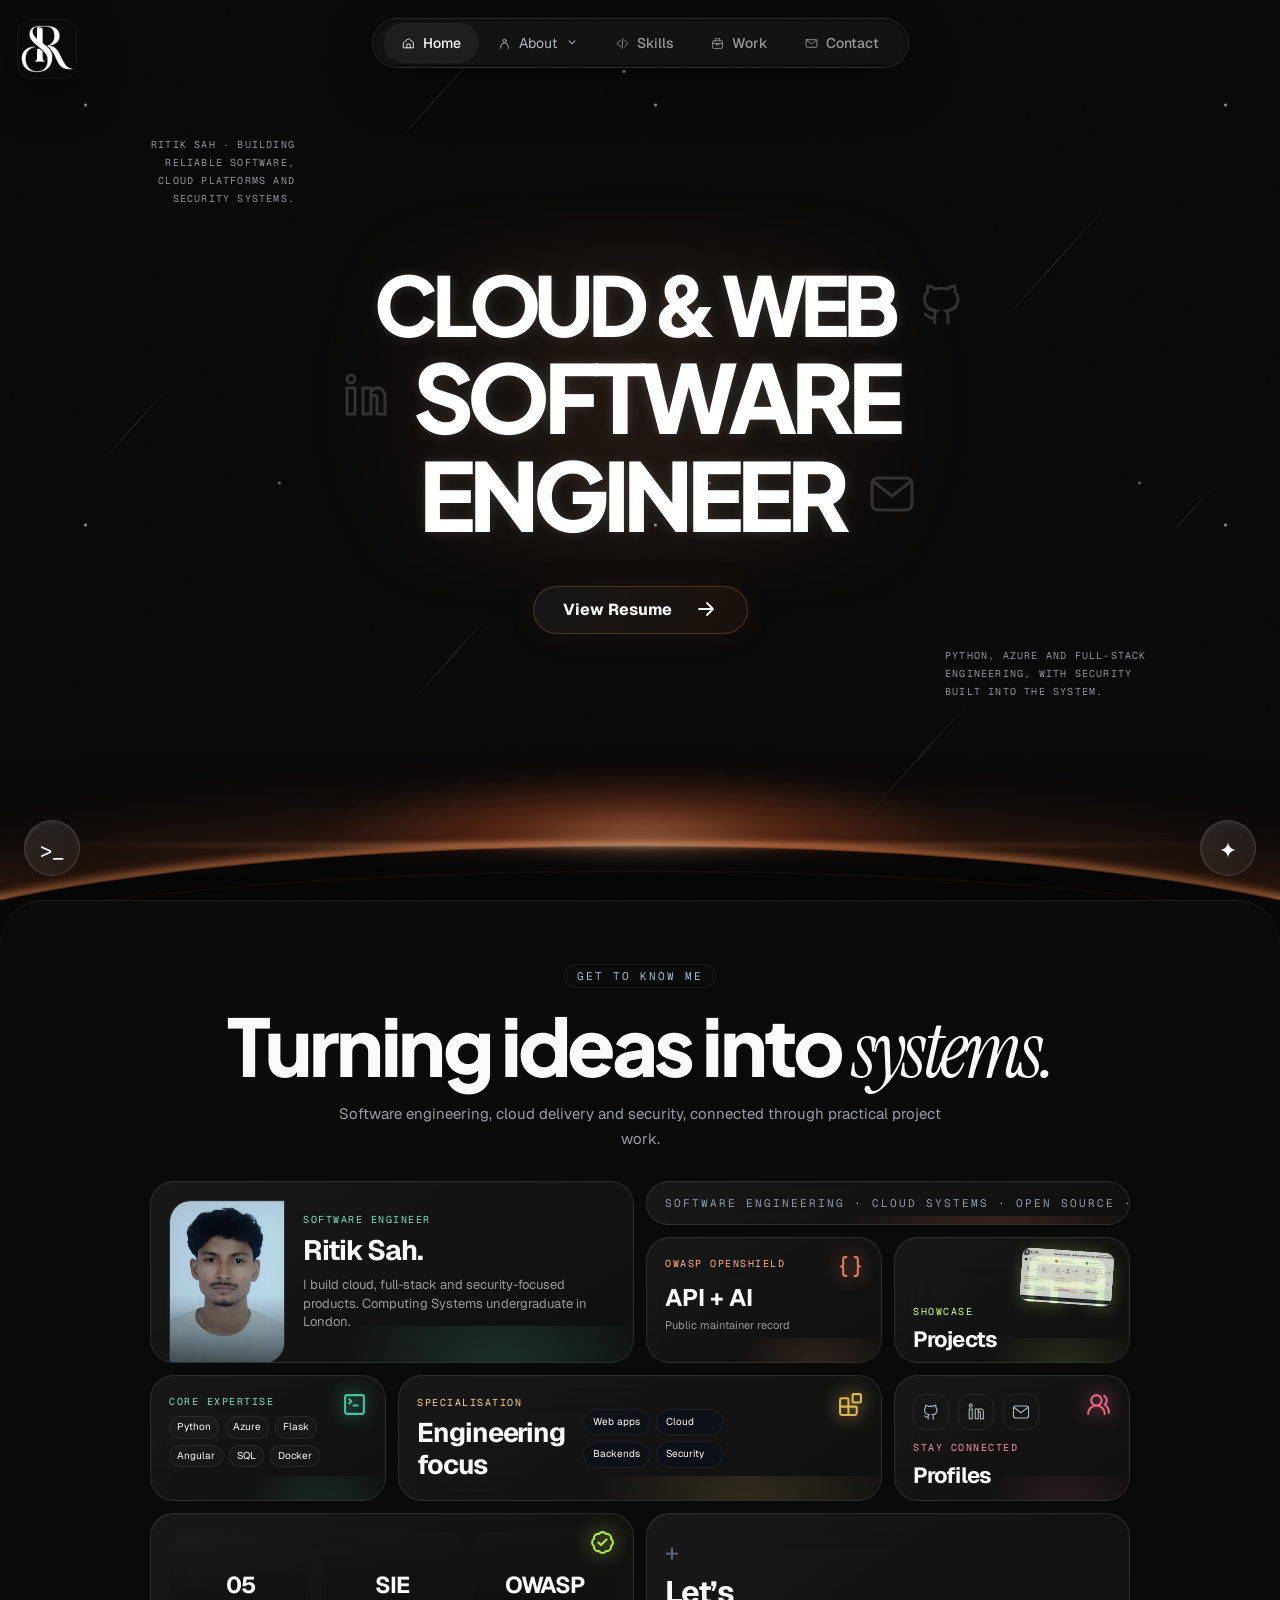
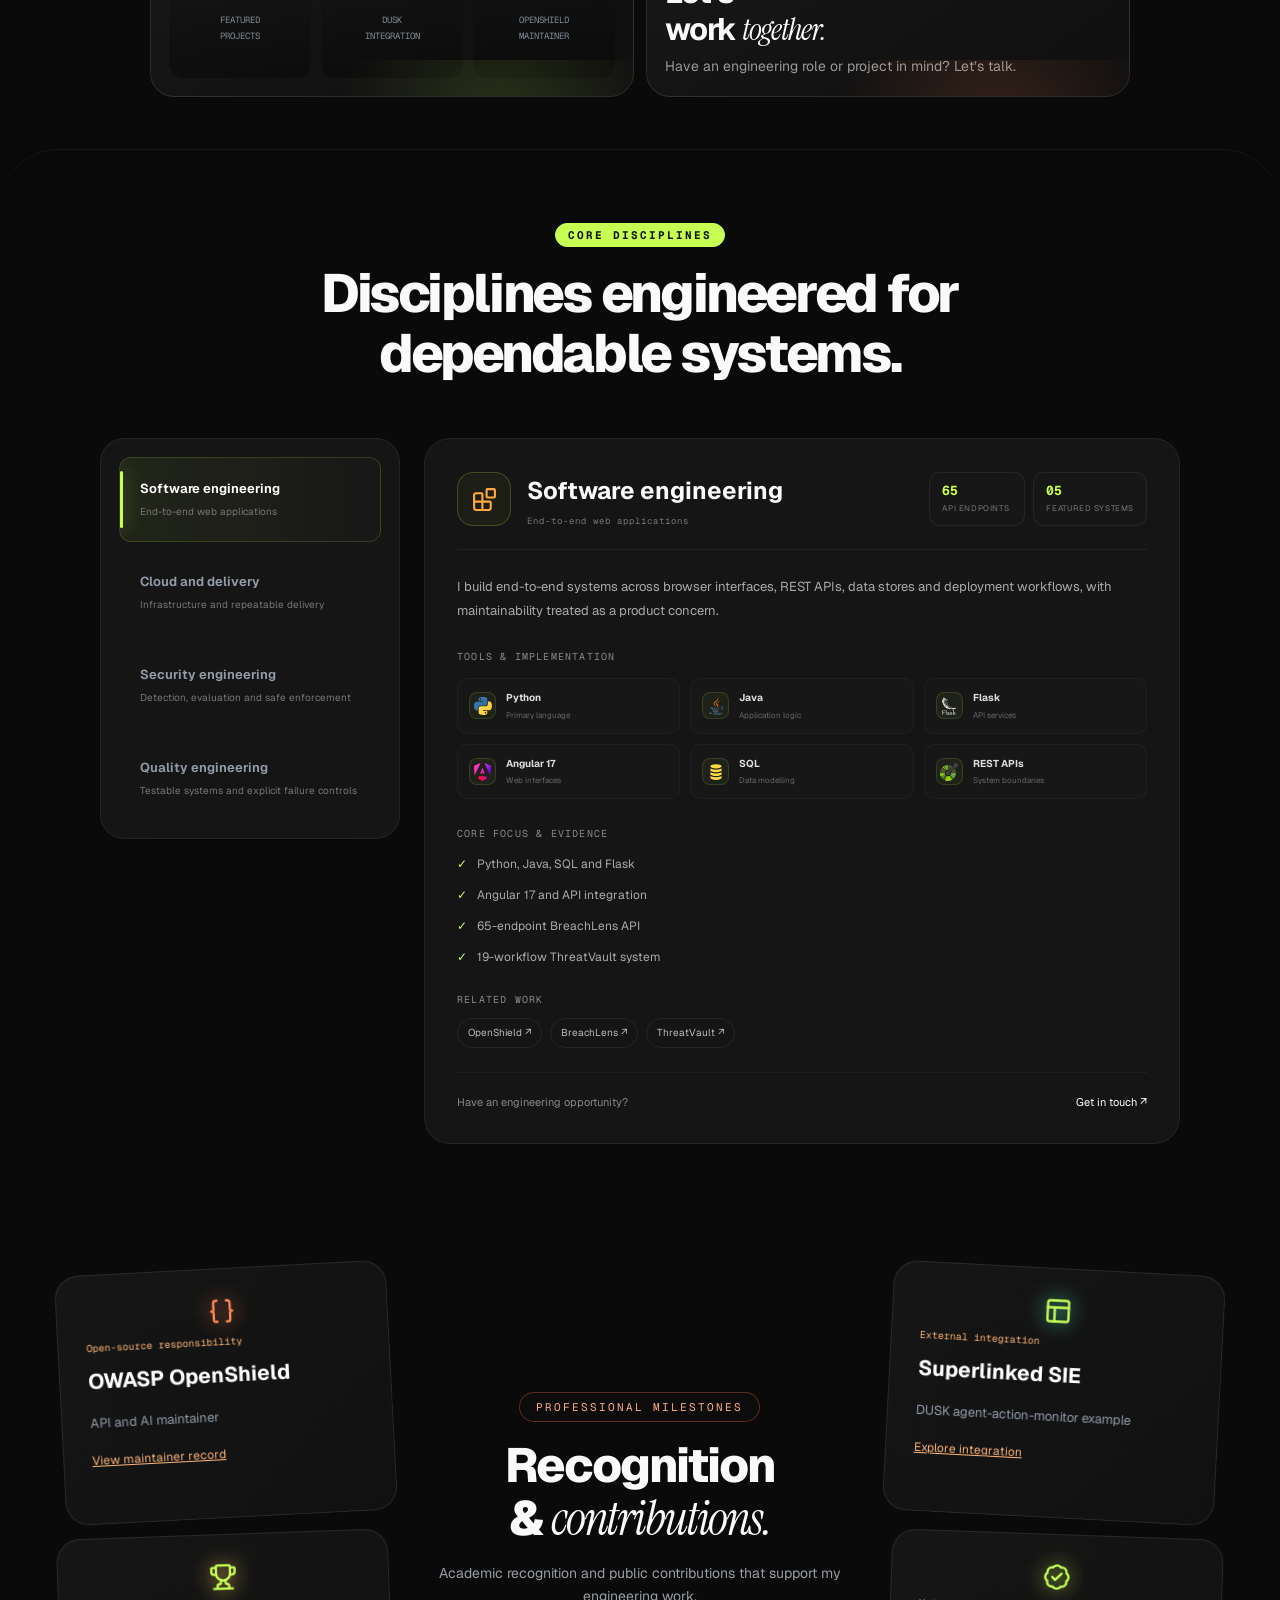
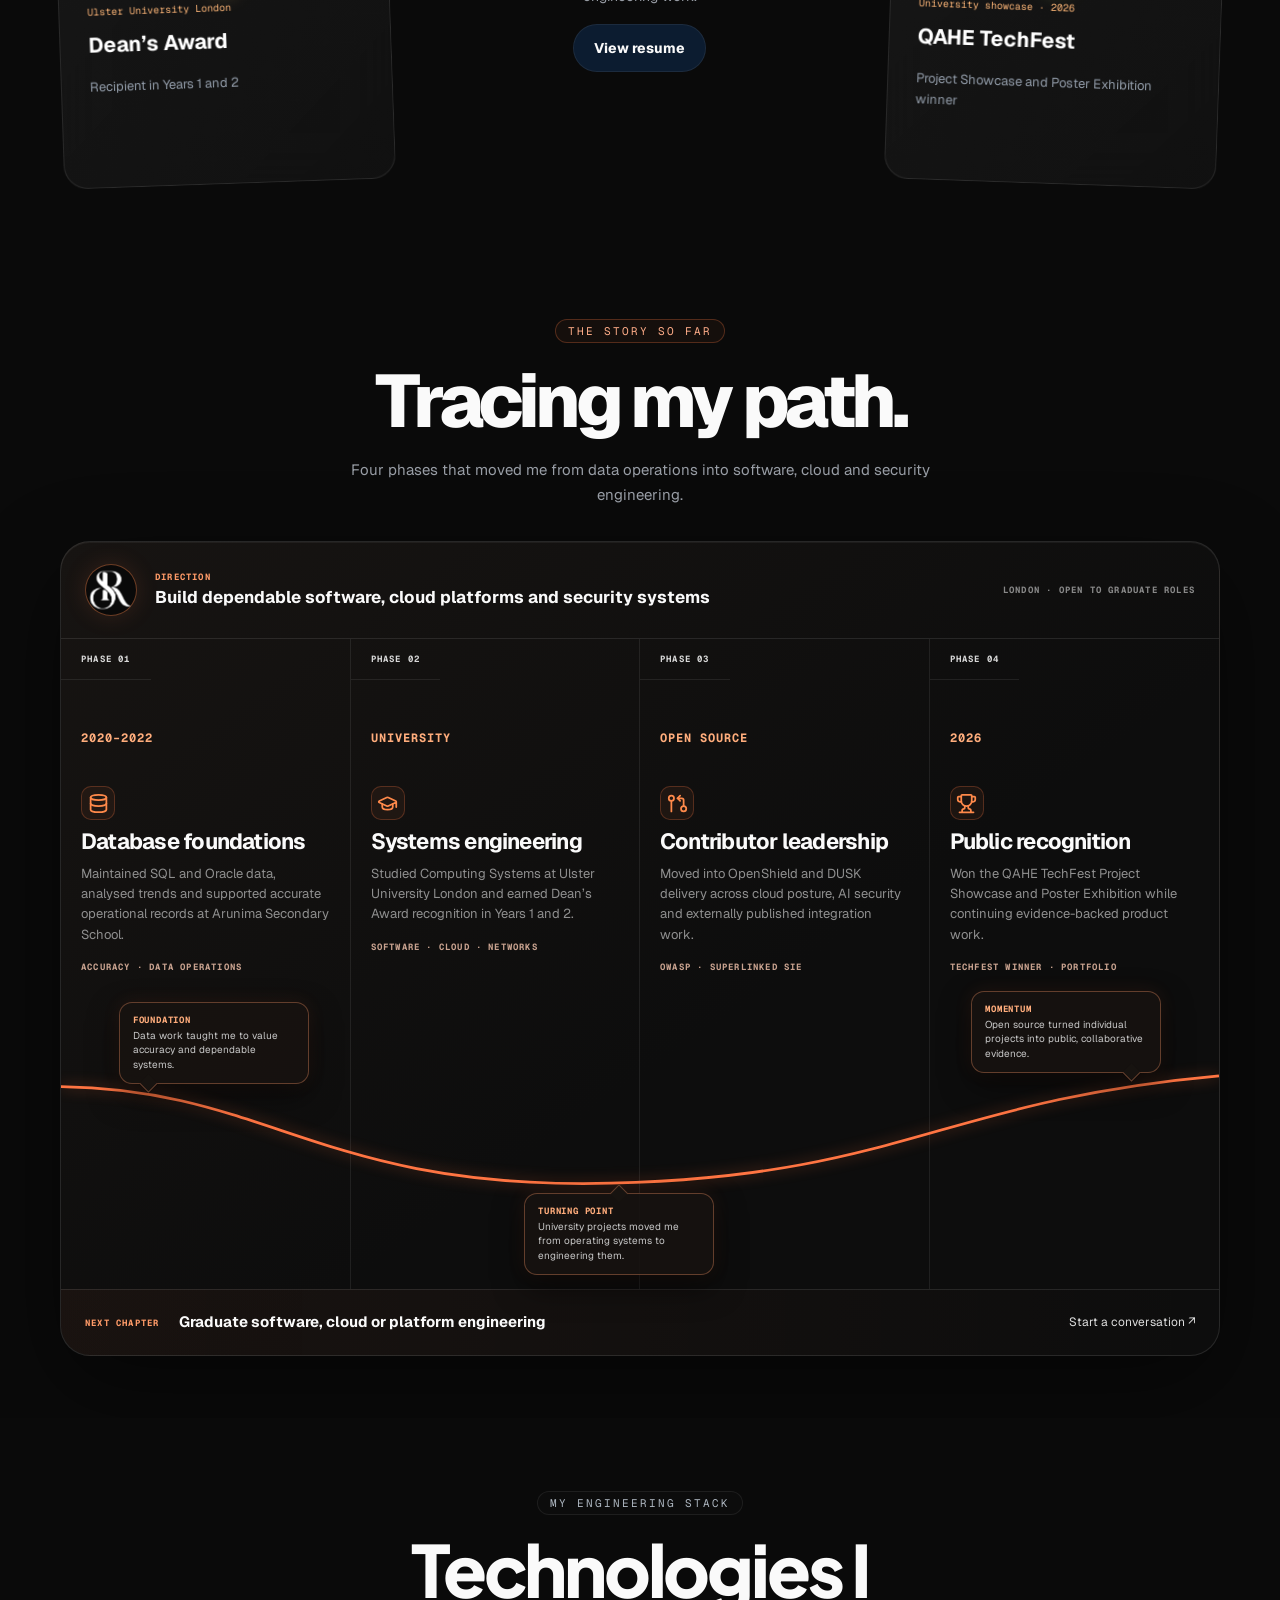
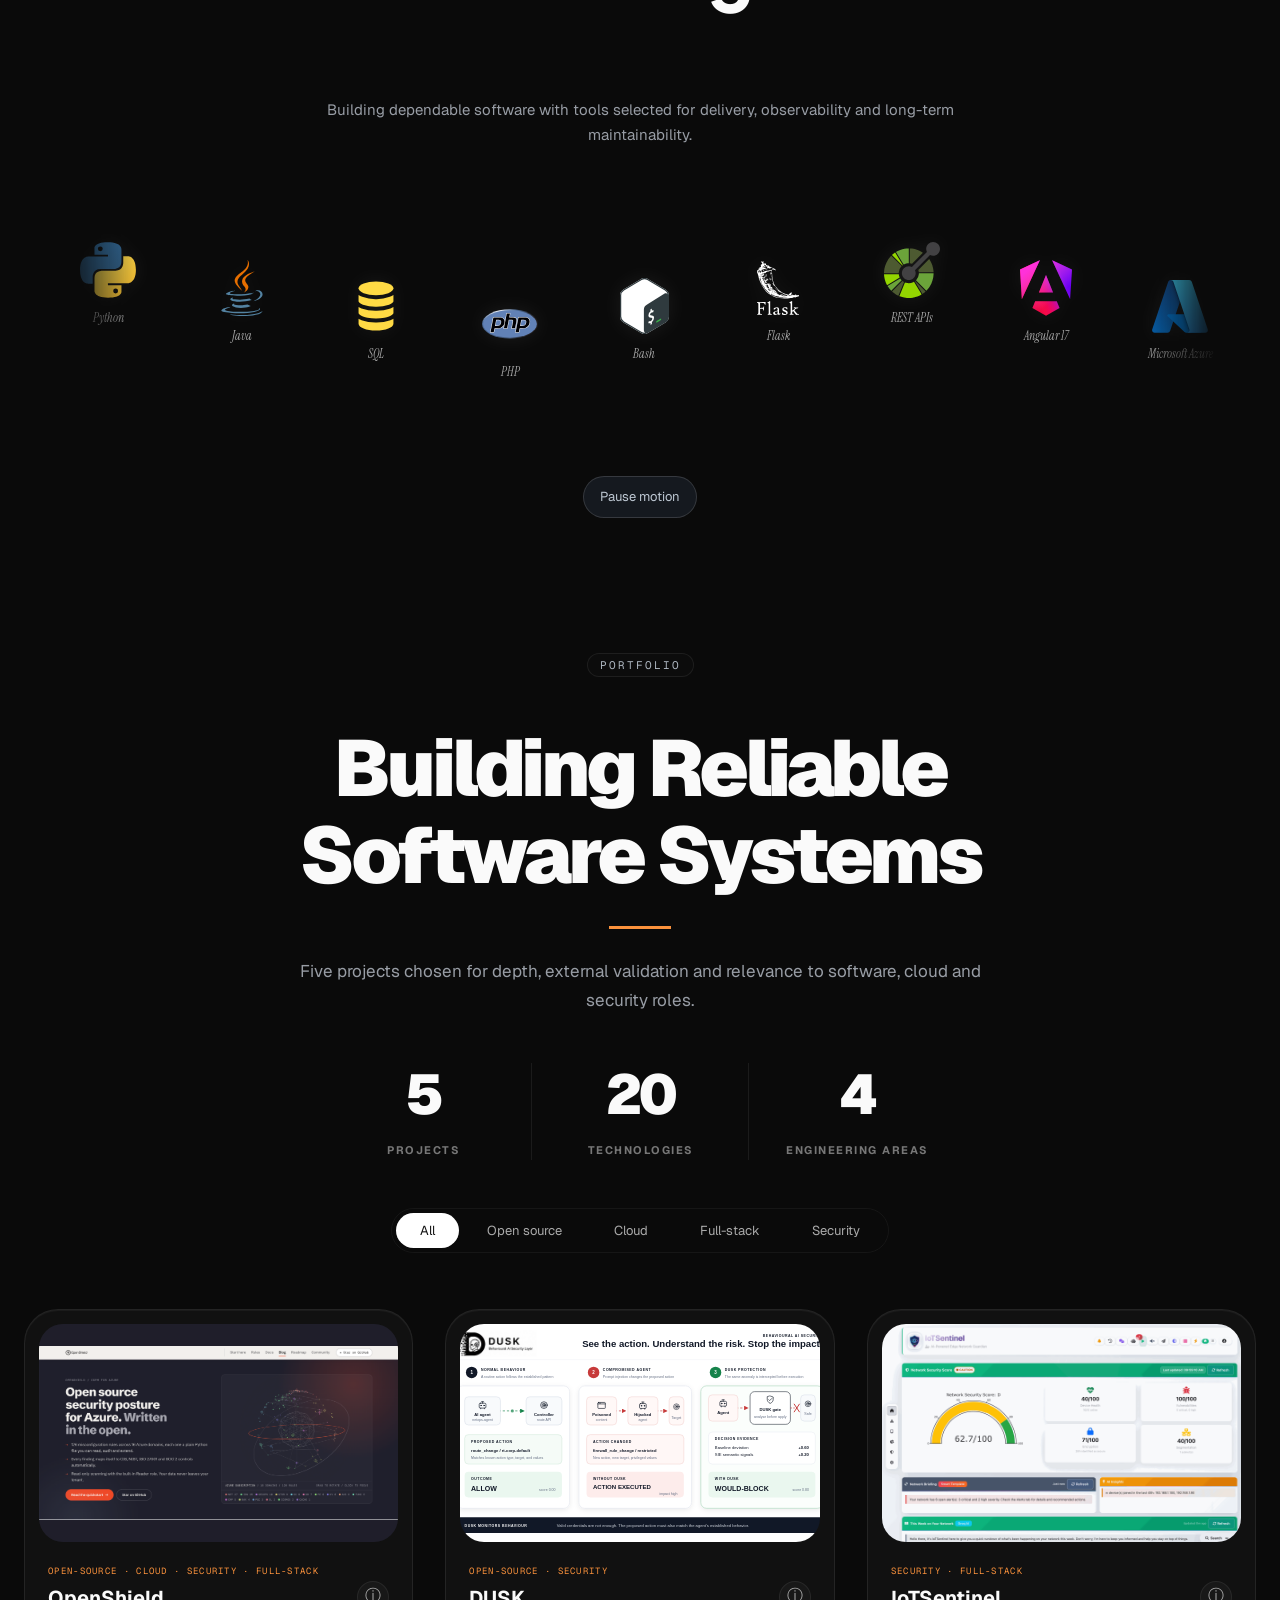
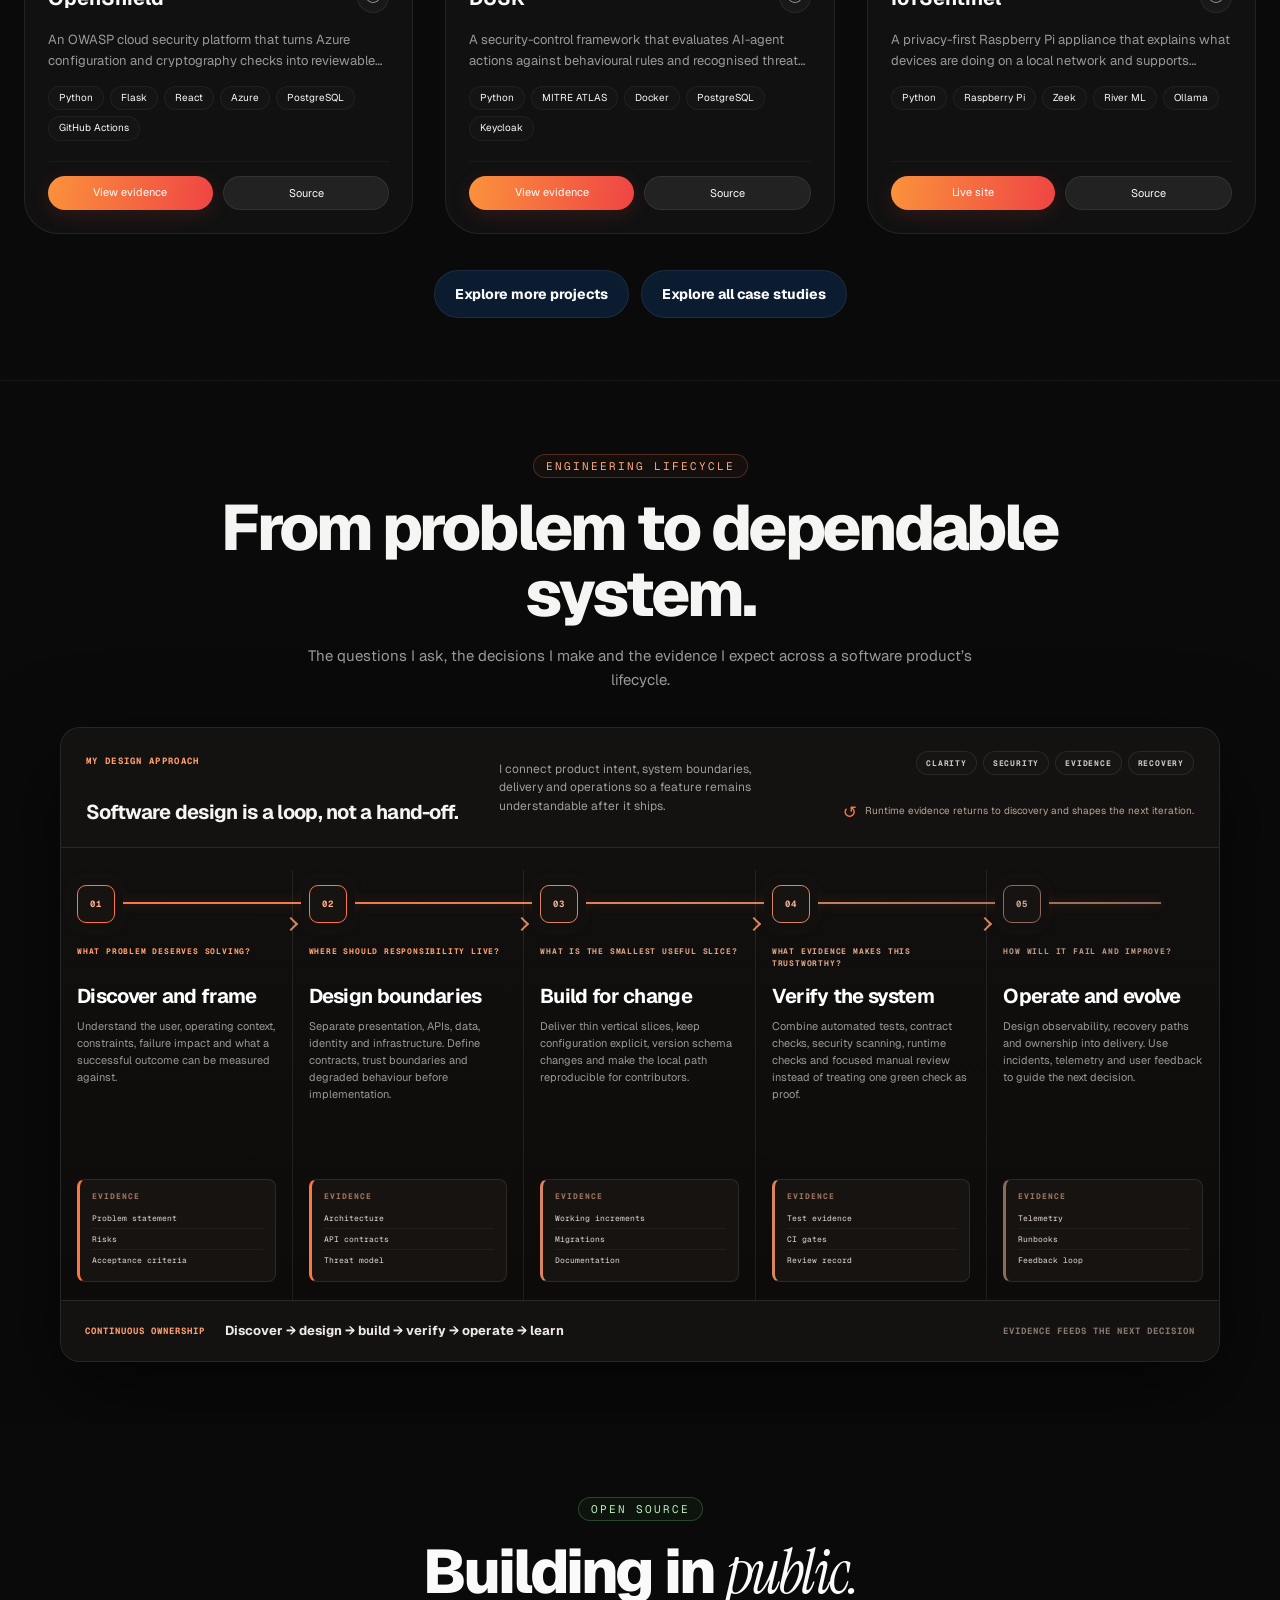
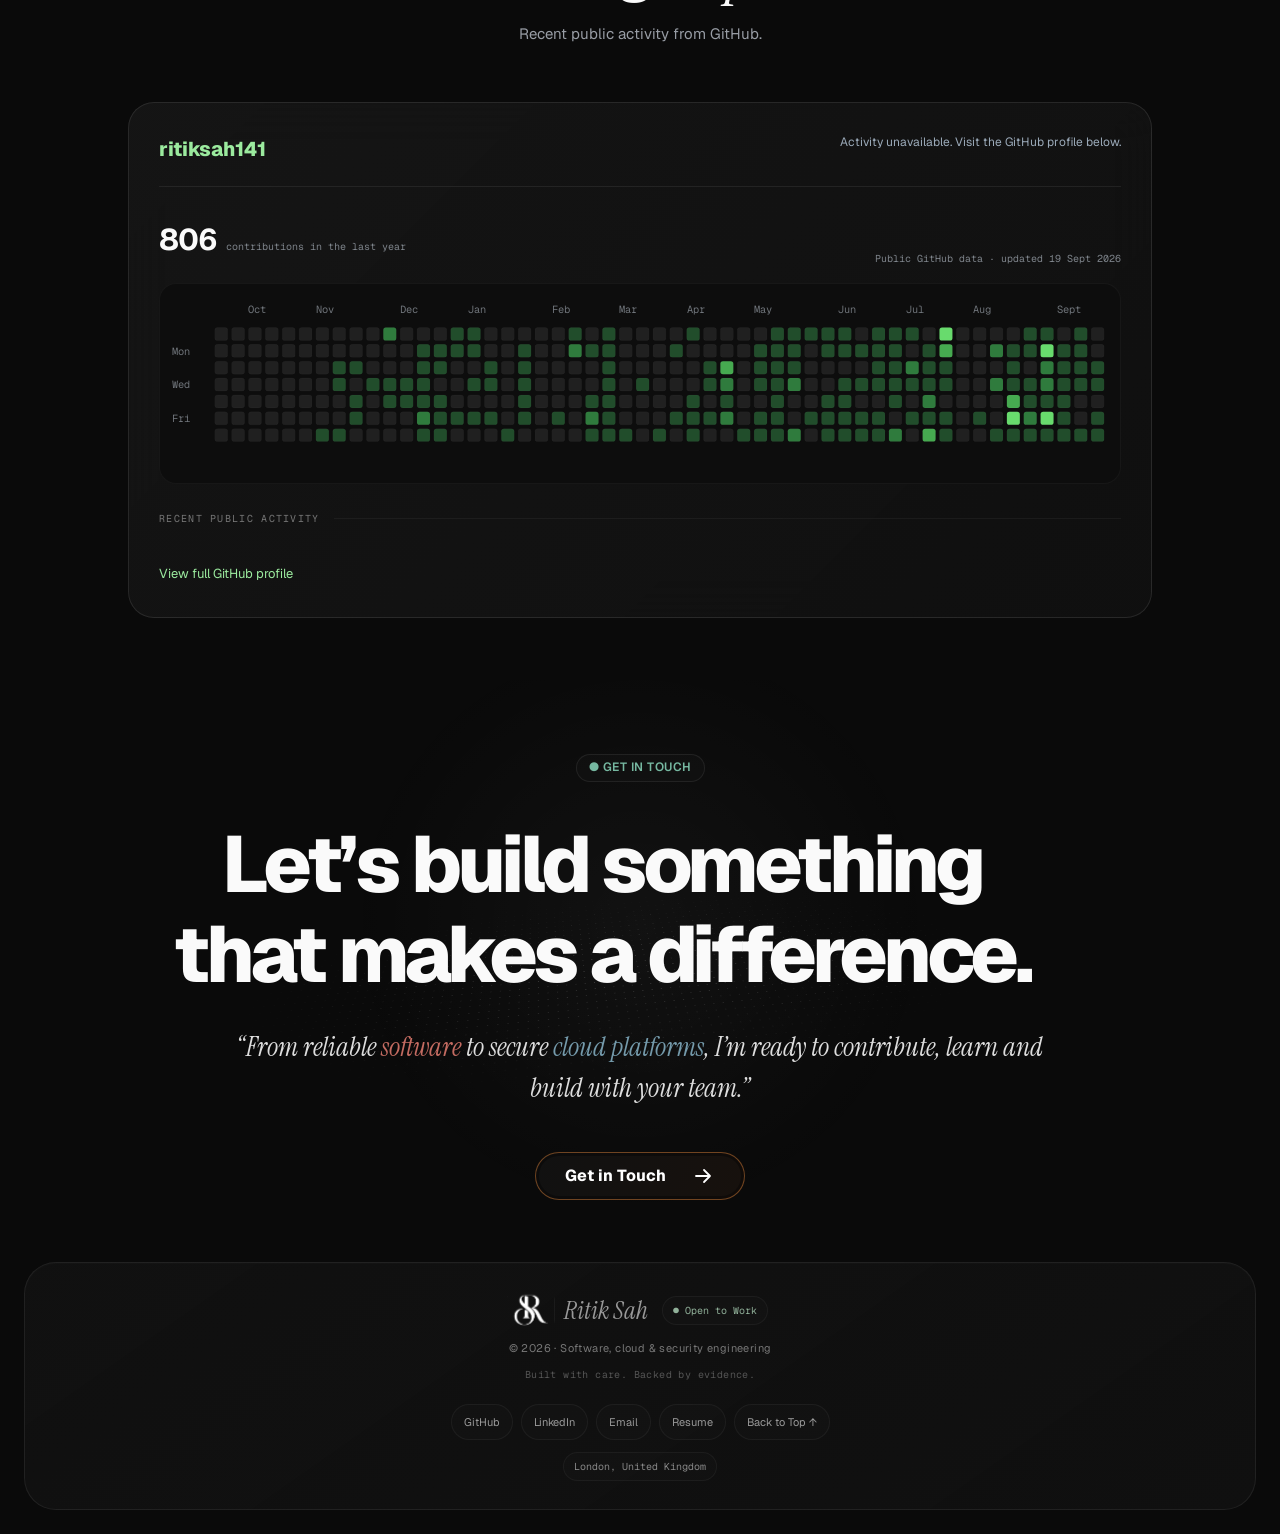
==== commit aec99de7: "Align browser favicon with RS monogram" ====
--- a/index.html
+++ b/index.html
@@ -4,7 +4,7 @@
   <meta charset="utf-8"><meta name="viewport" content="width=device-width,initial-scale=1">
   <meta name="description" content="Ritik Sah builds reliable software, cloud platforms, AI-assisted systems and security products.">
   <meta property="og:title" content="Ritik Sah | Software, Cloud & Security Engineer"><meta property="og:description" content="Evidence-led engineering across open source, Azure, full-stack systems and AI security."><meta property="og:type" content="website"><meta name="theme-color" content="#0a0a0a">
-  <title>Ritik Sah | Software, Cloud & Security Engineer</title><link rel="icon" href="favicon.svg" type="image/svg+xml">
+  <title>Ritik Sah | Software, Cloud & Security Engineer</title><link rel="icon" href="assets/favicon-rs-v2-32.png" type="image/png" sizes="32x32"><link rel="icon" href="assets/favicon-rs-v2-192.png" type="image/png" sizes="192x192"><link rel="apple-touch-icon" href="assets/apple-touch-icon-rs-v2.png" sizes="180x180">
   <link rel="preconnect" href="https://fonts.googleapis.com"><link rel="preconnect" href="https://fonts.gstatic.com" crossorigin><link href="https://fonts.googleapis.com/css2?family=Geist:wght@400;500;600;700;800;900&family=Plus+Jakarta+Sans:wght@400;500;600;700;800&family=Geist+Mono:wght@400;700&family=Instrument+Serif:ital@0;1&display=swap" rel="stylesheet">
   <link rel="stylesheet" href="styles.css?v=7"><link rel="stylesheet" href="reference.css?v=7"><link rel="stylesheet" href="details.css?v=8"><link rel="stylesheet" href="fidelity.css?v=11"><link rel="stylesheet" href="refinement.css?v=27"><script src="data.js?v=3" defer></script><script src="github-contributions-data.js" defer></script><script src="script.js?v=9" defer></script><script src="interactions.js?v=2" defer></script><script src="skill-icons.js?v=2" defer></script><script src="terminal-playground.js?v=2" defer></script><script src="github-contributions.js" defer></script><script src="refinement.js?v=3" defer></script>
 </head>
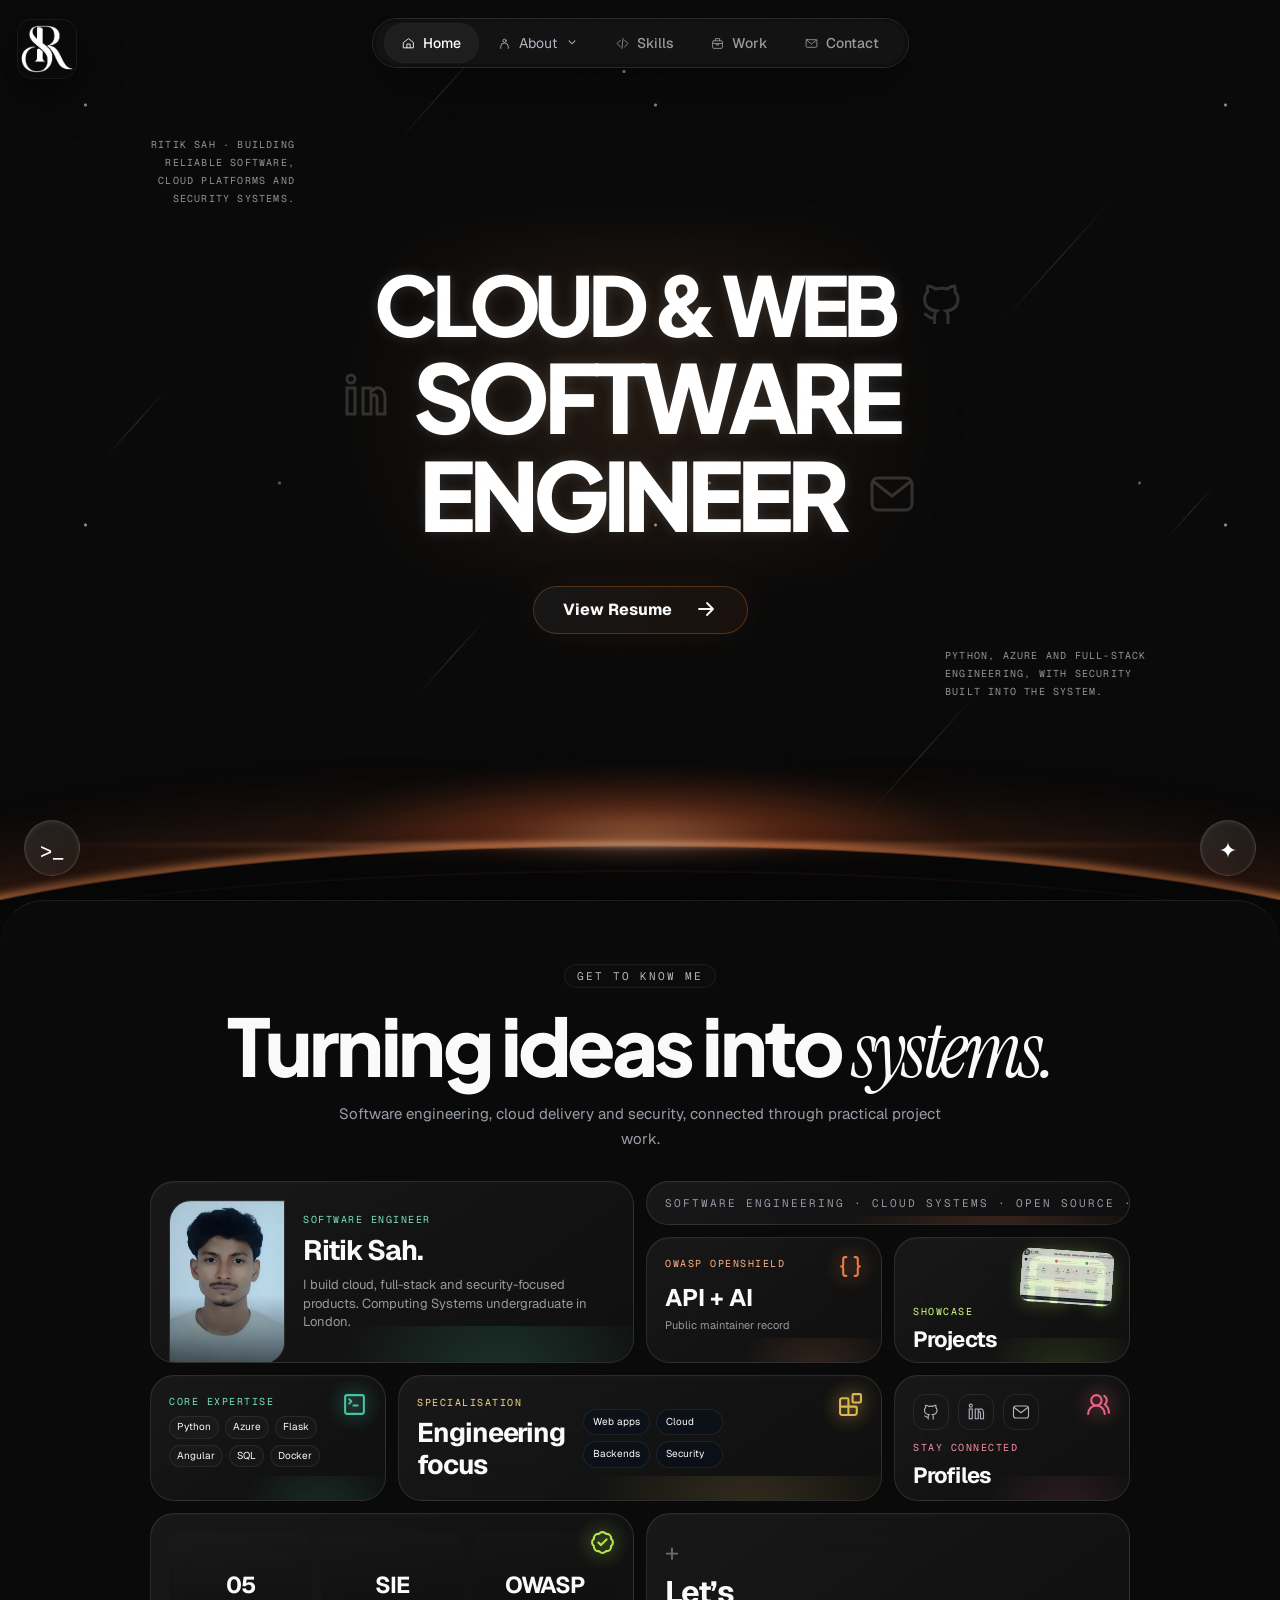
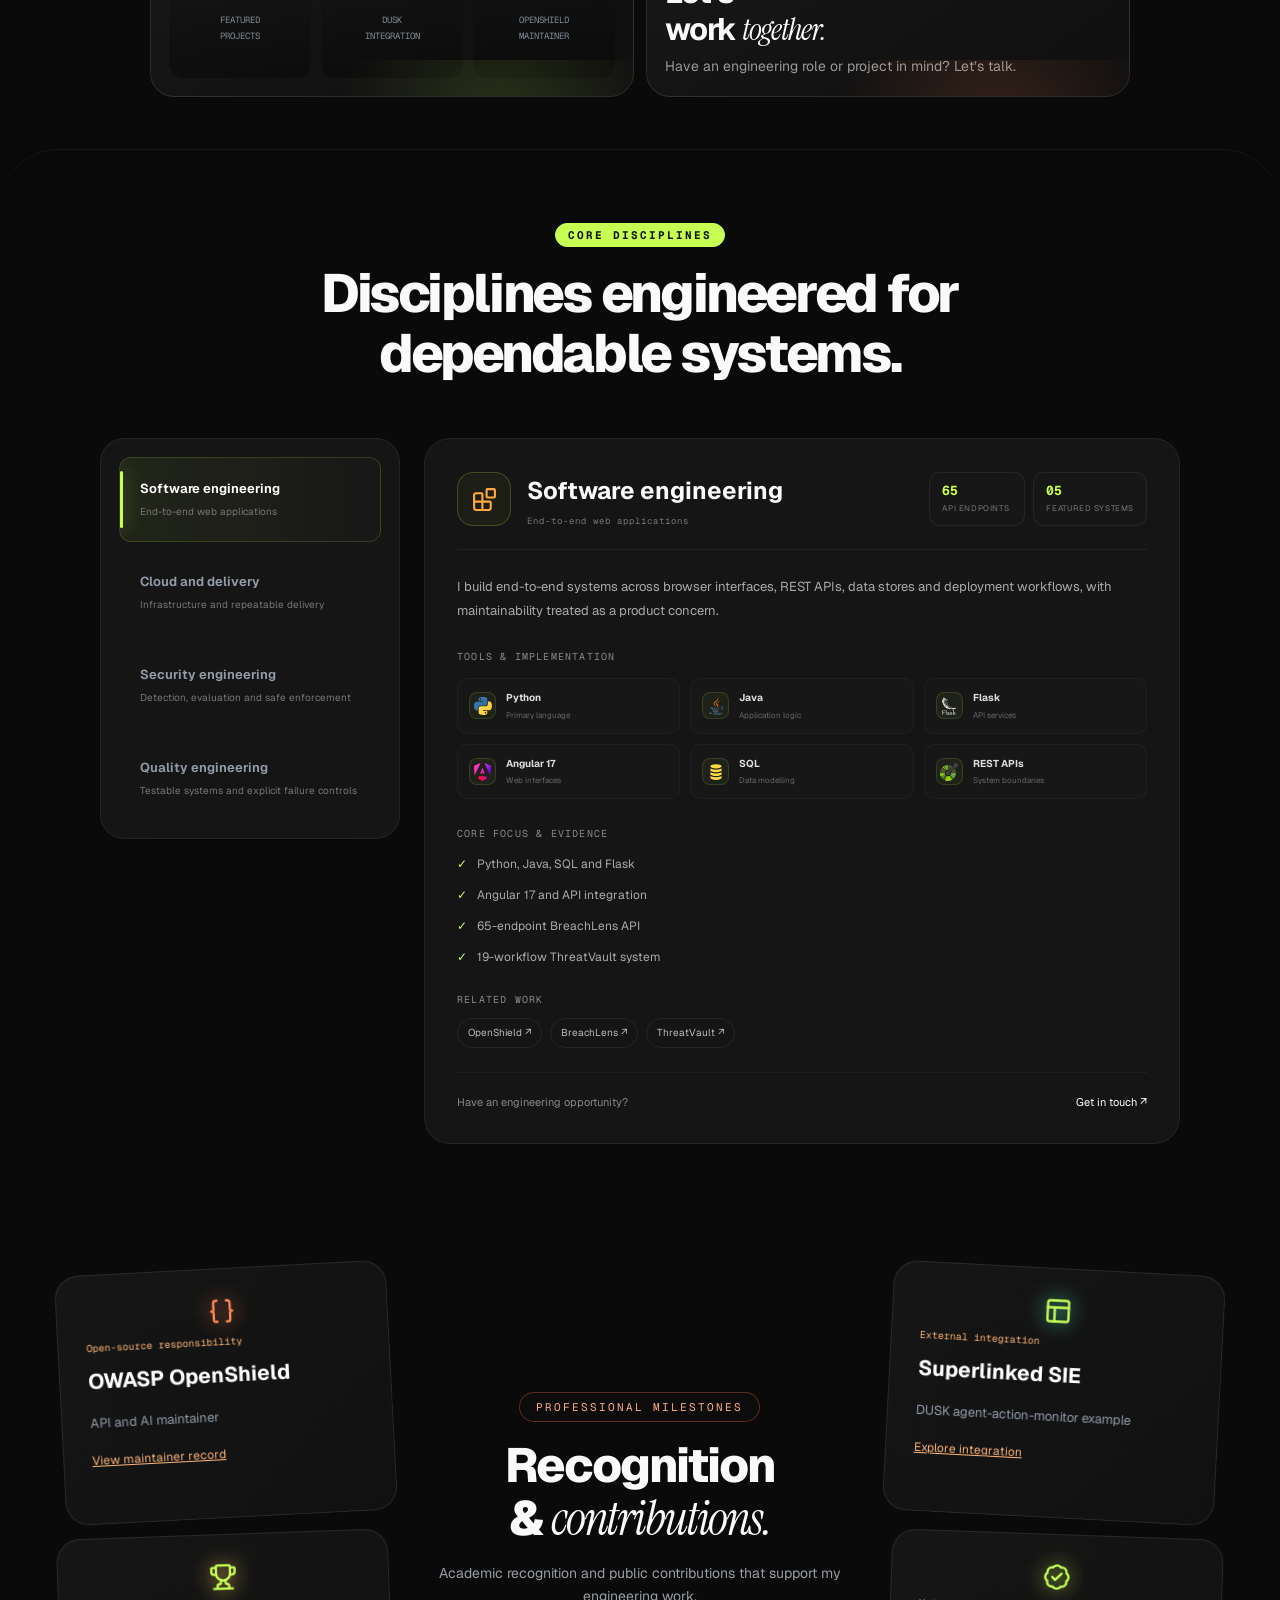
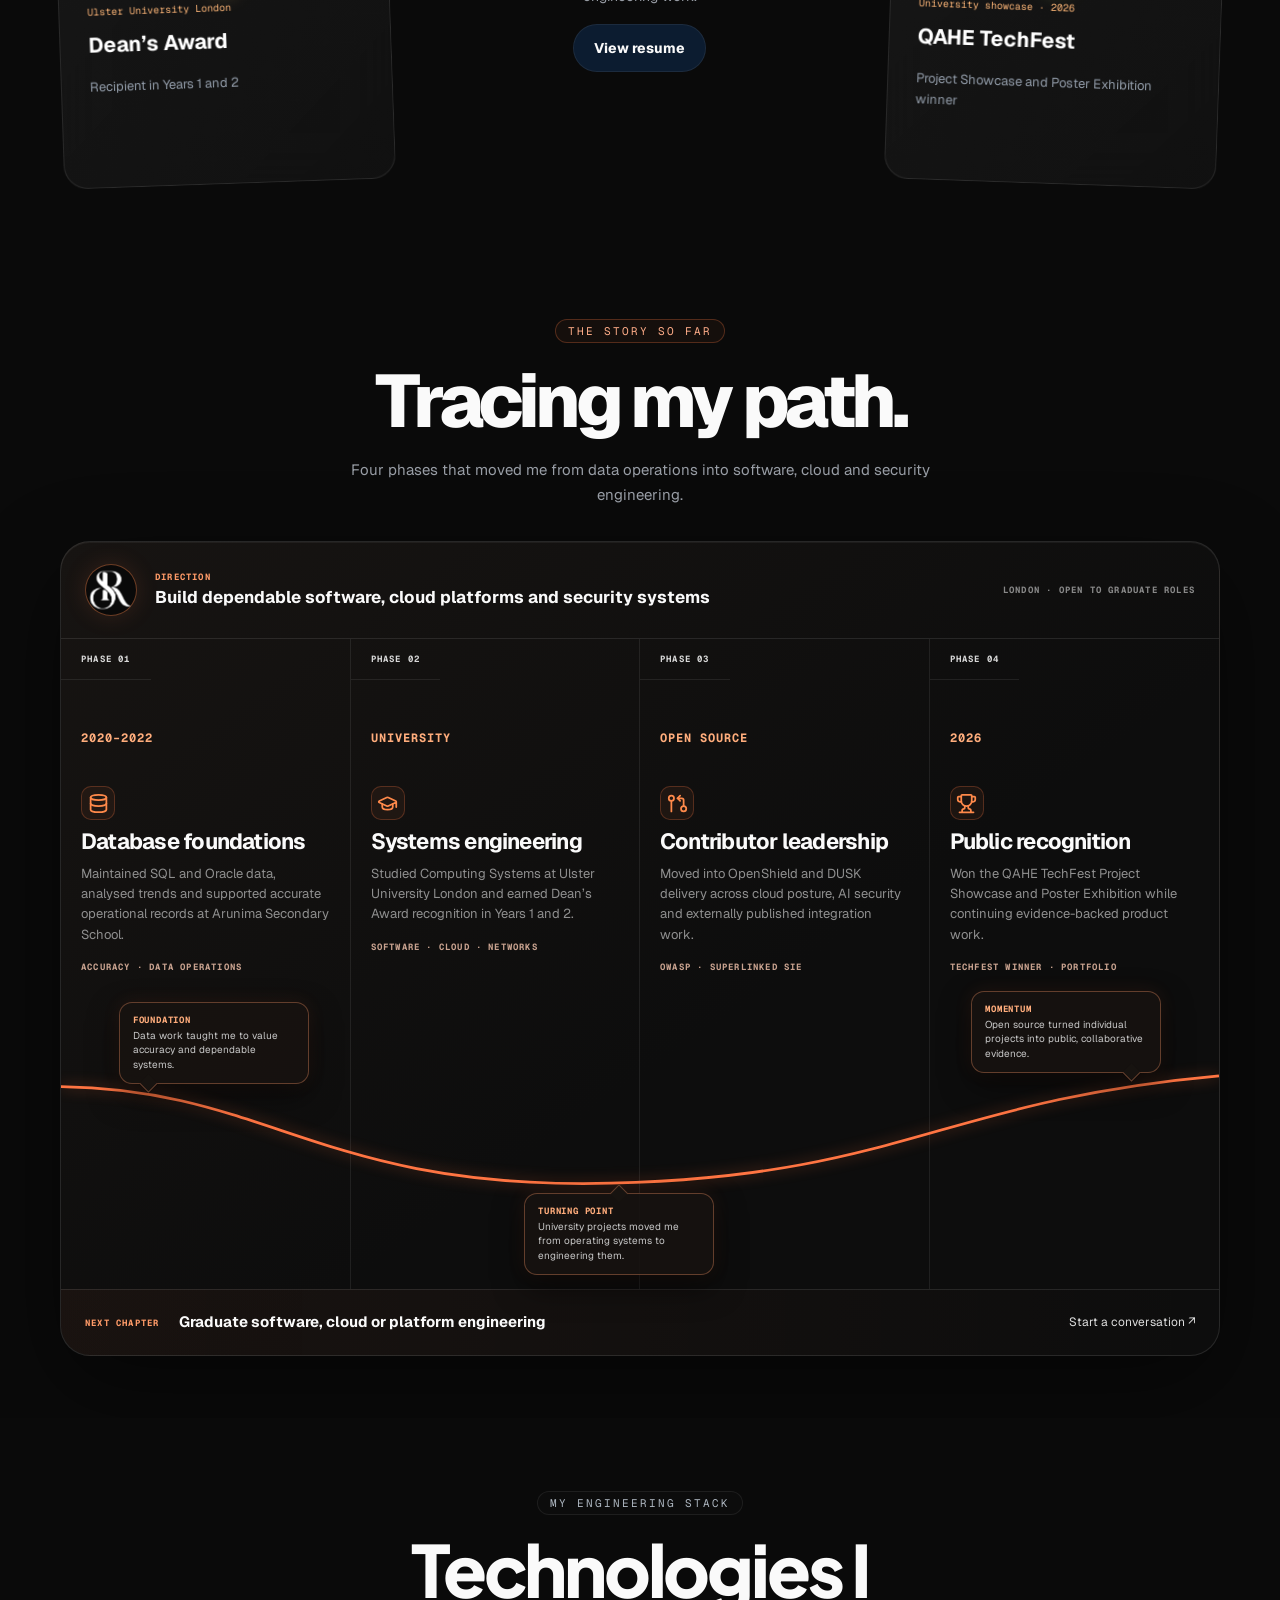
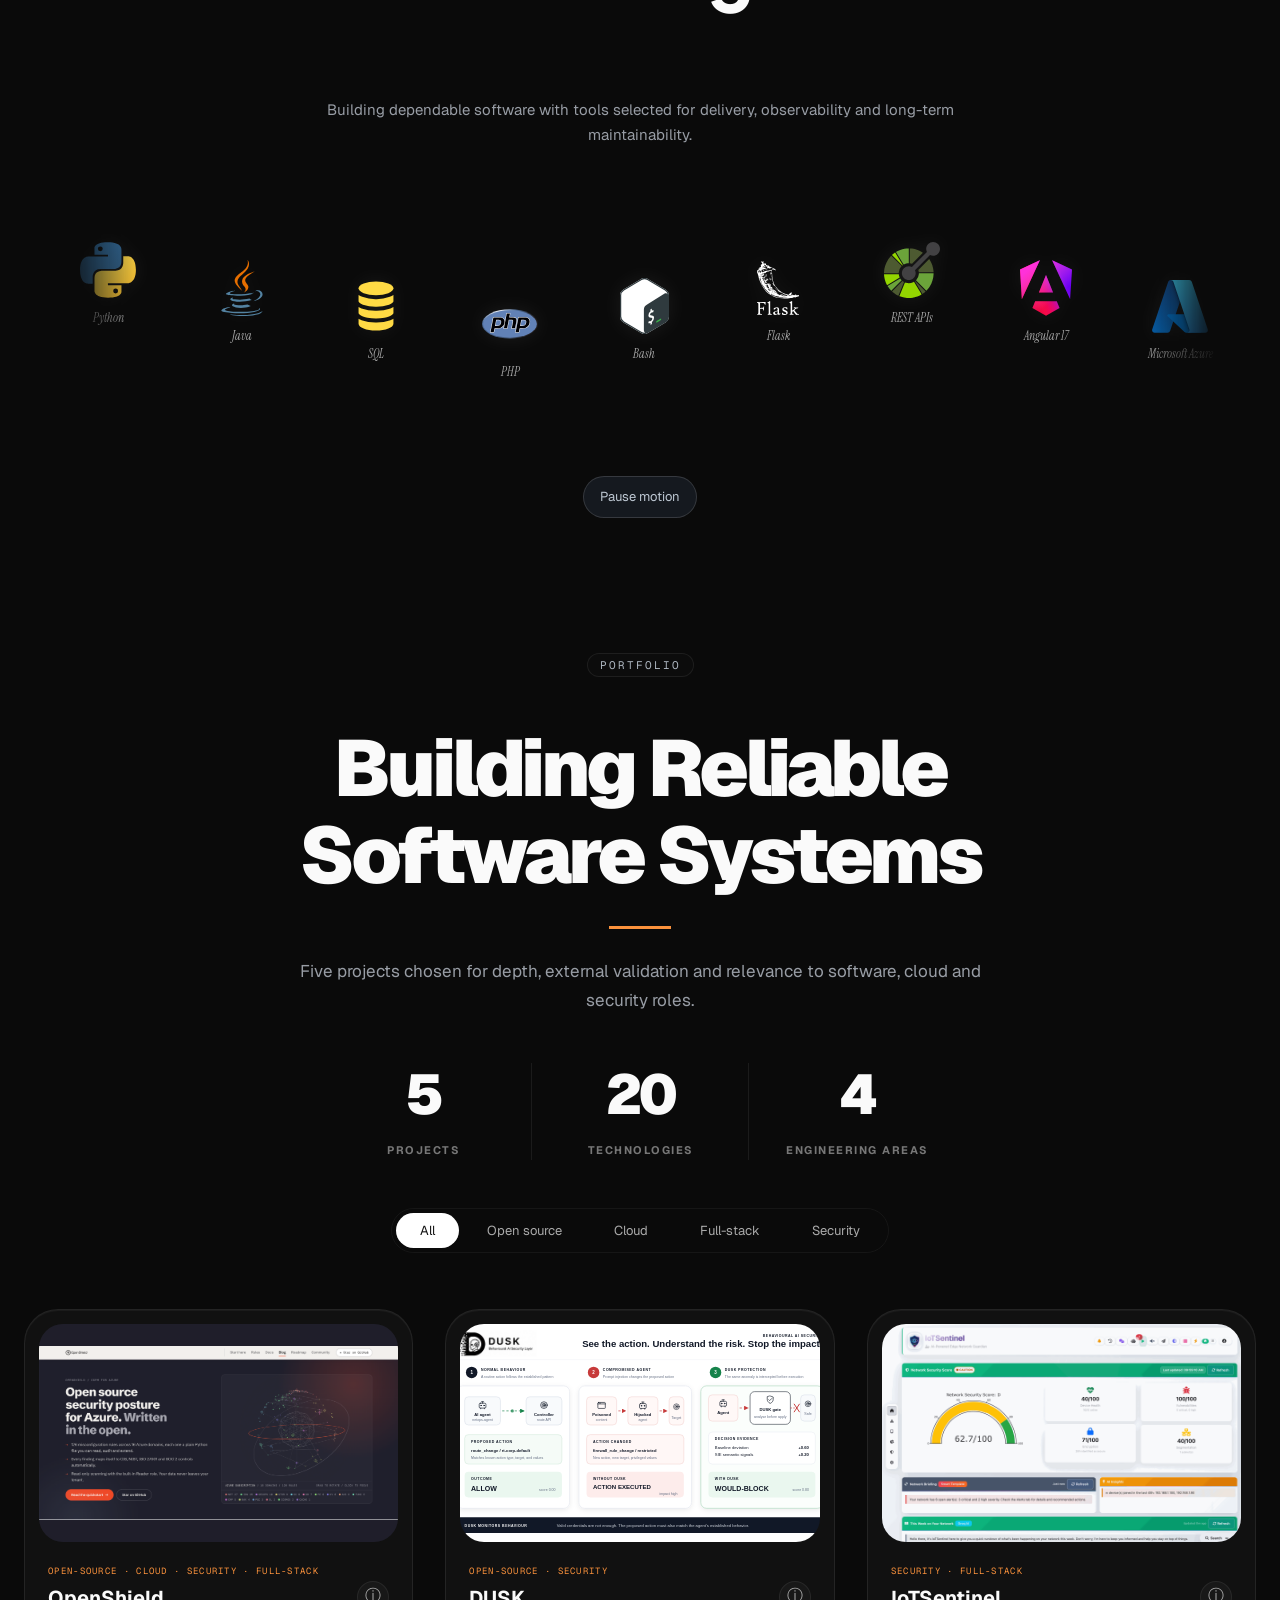
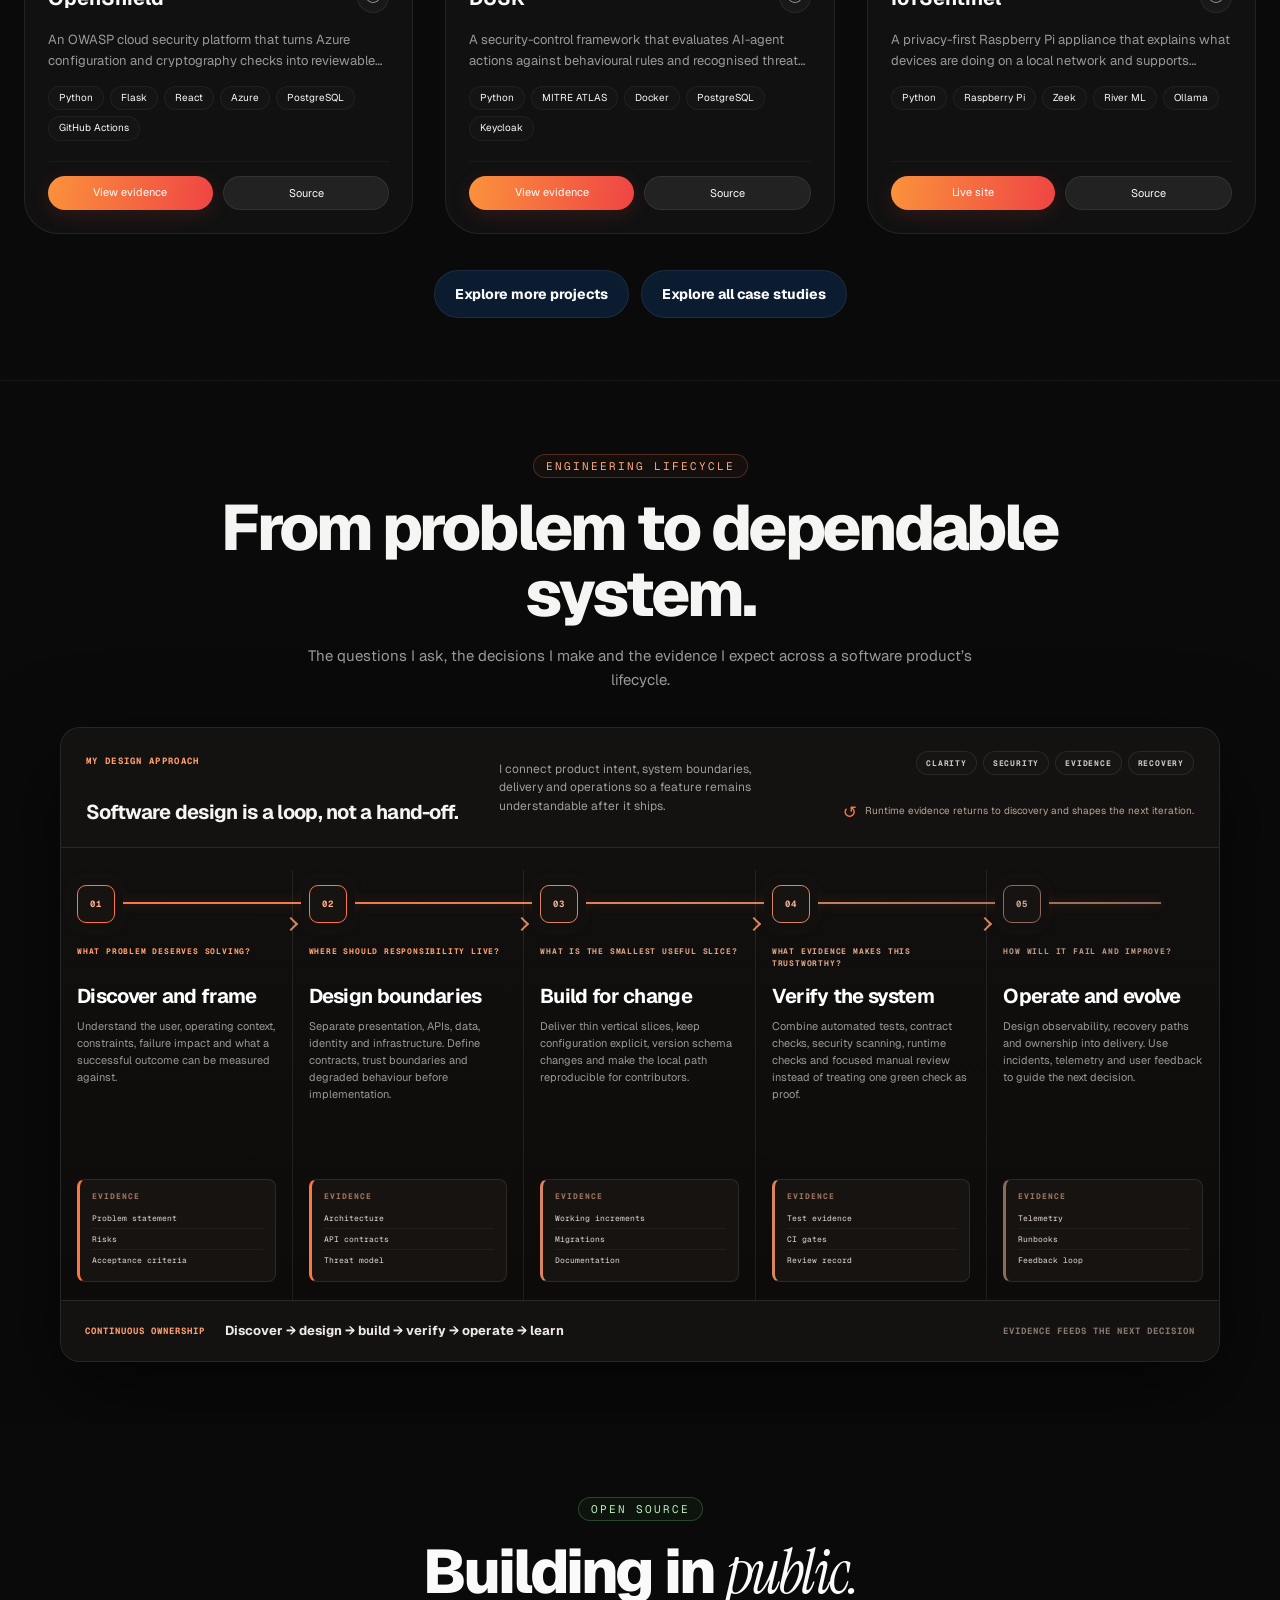
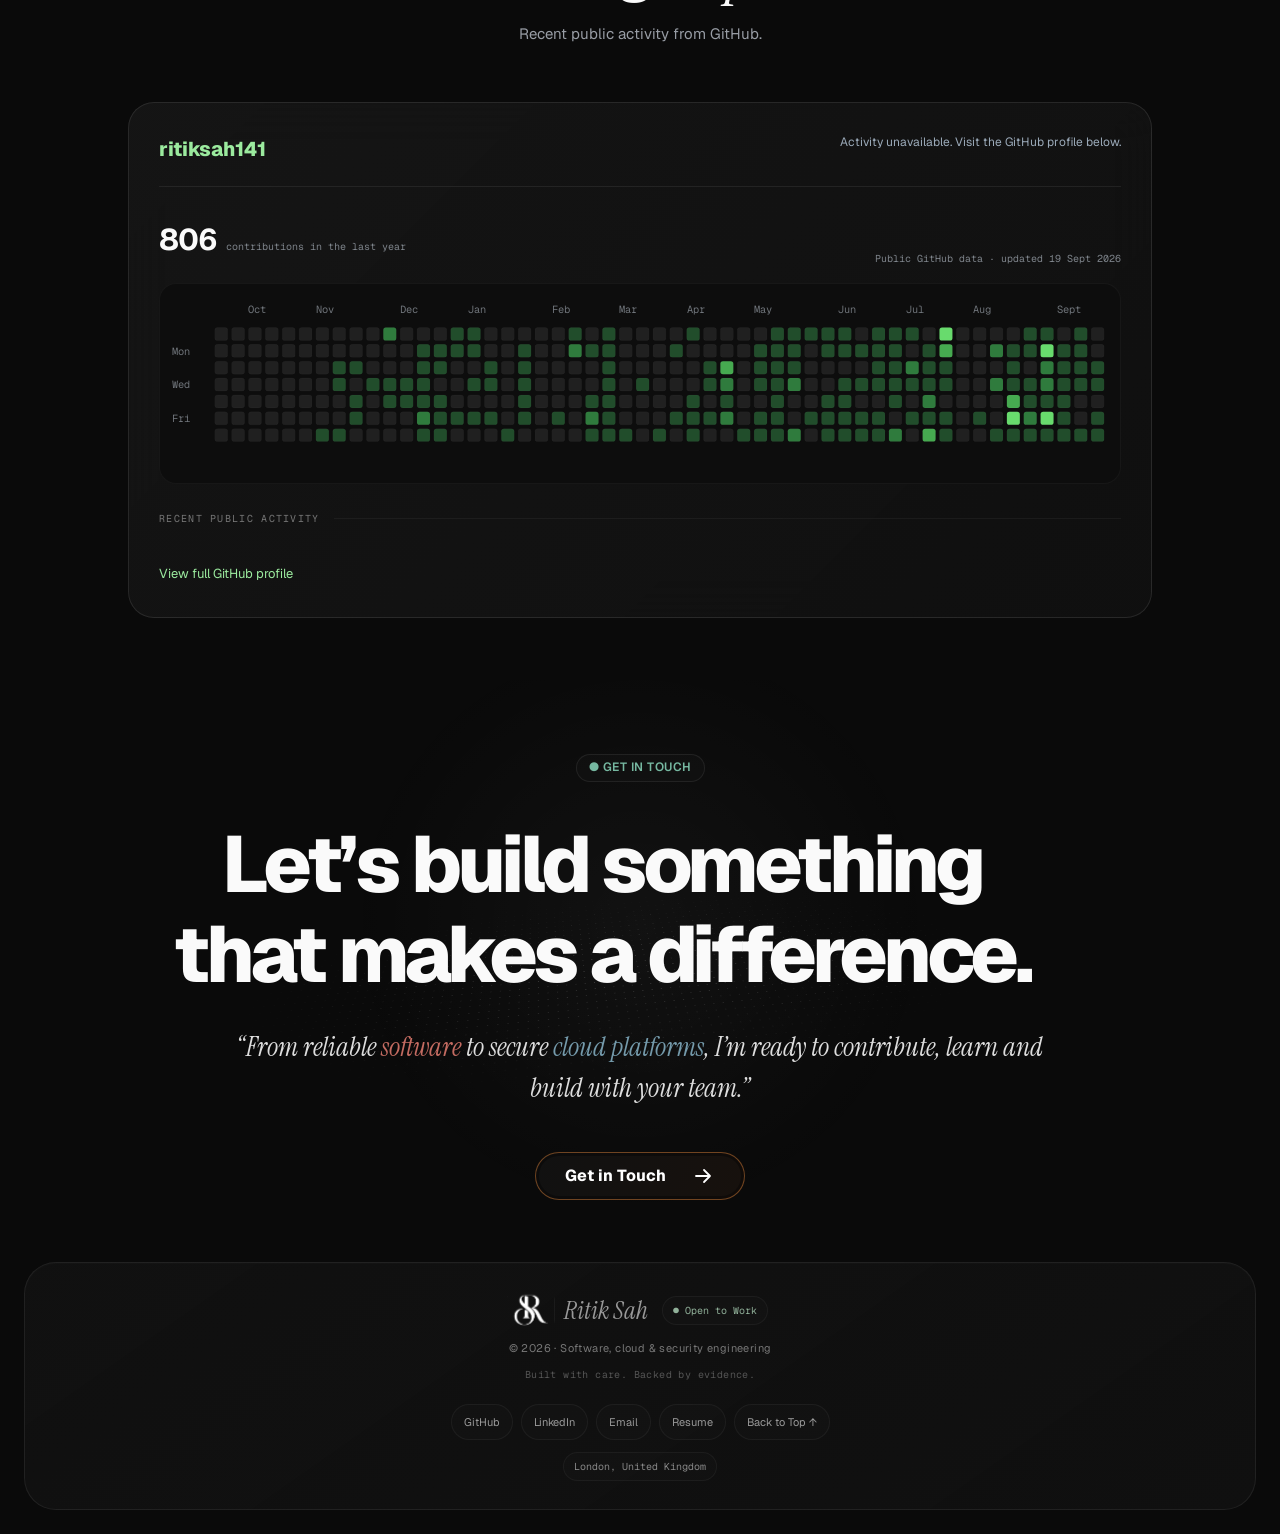
==== commit 29f31a7d: "Add social preview metadata" ====
--- a/index.html
+++ b/index.html
@@ -3,7 +3,8 @@
 <head>
   <meta charset="utf-8"><meta name="viewport" content="width=device-width,initial-scale=1">
   <meta name="description" content="Ritik Sah builds reliable software, cloud platforms, AI-assisted systems and security products.">
-  <meta property="og:title" content="Ritik Sah | Software, Cloud & Security Engineer"><meta property="og:description" content="Evidence-led engineering across open source, Azure, full-stack systems and AI security."><meta property="og:type" content="website"><meta name="theme-color" content="#0a0a0a">
+  <meta property="og:title" content="Ritik Sah | Software, Cloud & Security Engineer"><meta property="og:description" content="Evidence-led engineering across open source, Azure, full-stack systems and AI security."><meta property="og:type" content="website"><meta property="og:url" content="https://portfolio-lilac-ten-41.vercel.app/"><meta property="og:site_name" content="Ritik Sah Portfolio"><meta property="og:image" content="https://portfolio-lilac-ten-41.vercel.app/assets/portfolio-social-preview-v1.png"><meta property="og:image:secure_url" content="https://portfolio-lilac-ten-41.vercel.app/assets/portfolio-social-preview-v1.png"><meta property="og:image:type" content="image/png"><meta property="og:image:width" content="1200"><meta property="og:image:height" content="627"><meta property="og:image:alt" content="Ritik Sah — software, cloud and security engineer"><meta name="twitter:card" content="summary_large_image"><meta name="twitter:title" content="Ritik Sah | Software, Cloud & Security Engineer"><meta name="twitter:description" content="Evidence-led engineering across open source, Azure, full-stack systems and AI security."><meta name="twitter:image" content="https://portfolio-lilac-ten-41.vercel.app/assets/portfolio-social-preview-v1.png"><meta name="twitter:image:alt" content="Ritik Sah — software, cloud and security engineer"><meta name="theme-color" content="#0a0a0a">
+  <link rel="canonical" href="https://portfolio-lilac-ten-41.vercel.app/">
   <title>Ritik Sah | Software, Cloud & Security Engineer</title><link rel="icon" href="assets/favicon-rs-v2-32.png" type="image/png" sizes="32x32"><link rel="icon" href="assets/favicon-rs-v2-192.png" type="image/png" sizes="192x192"><link rel="apple-touch-icon" href="assets/apple-touch-icon-rs-v2.png" sizes="180x180">
   <link rel="preconnect" href="https://fonts.googleapis.com"><link rel="preconnect" href="https://fonts.gstatic.com" crossorigin><link href="https://fonts.googleapis.com/css2?family=Geist:wght@400;500;600;700;800;900&family=Plus+Jakarta+Sans:wght@400;500;600;700;800&family=Geist+Mono:wght@400;700&family=Instrument+Serif:ital@0;1&display=swap" rel="stylesheet">
   <link rel="stylesheet" href="styles.css?v=7"><link rel="stylesheet" href="reference.css?v=7"><link rel="stylesheet" href="details.css?v=8"><link rel="stylesheet" href="fidelity.css?v=11"><link rel="stylesheet" href="refinement.css?v=27"><script src="data.js?v=3" defer></script><script src="github-contributions-data.js" defer></script><script src="script.js?v=9" defer></script><script src="interactions.js?v=2" defer></script><script src="skill-icons.js?v=2" defer></script><script src="terminal-playground.js?v=2" defer></script><script src="github-contributions.js" defer></script><script src="refinement.js?v=3" defer></script>
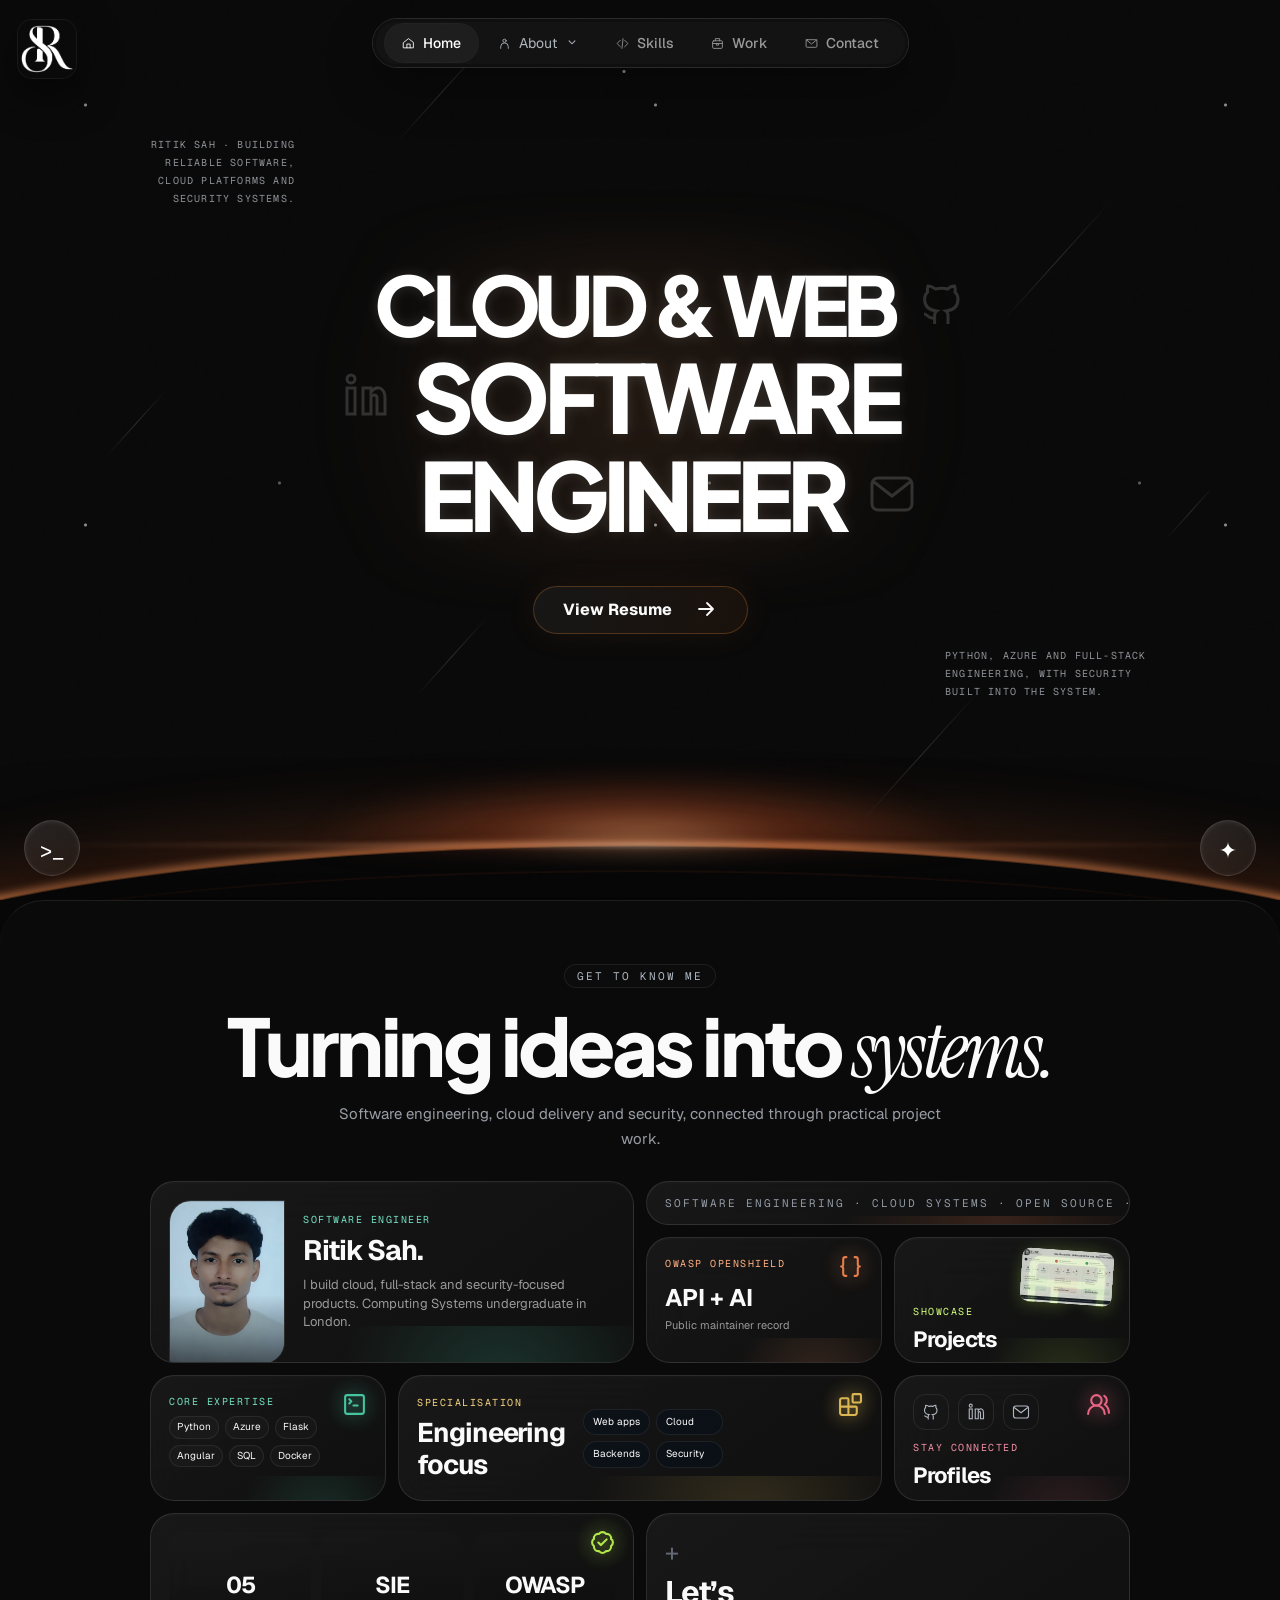
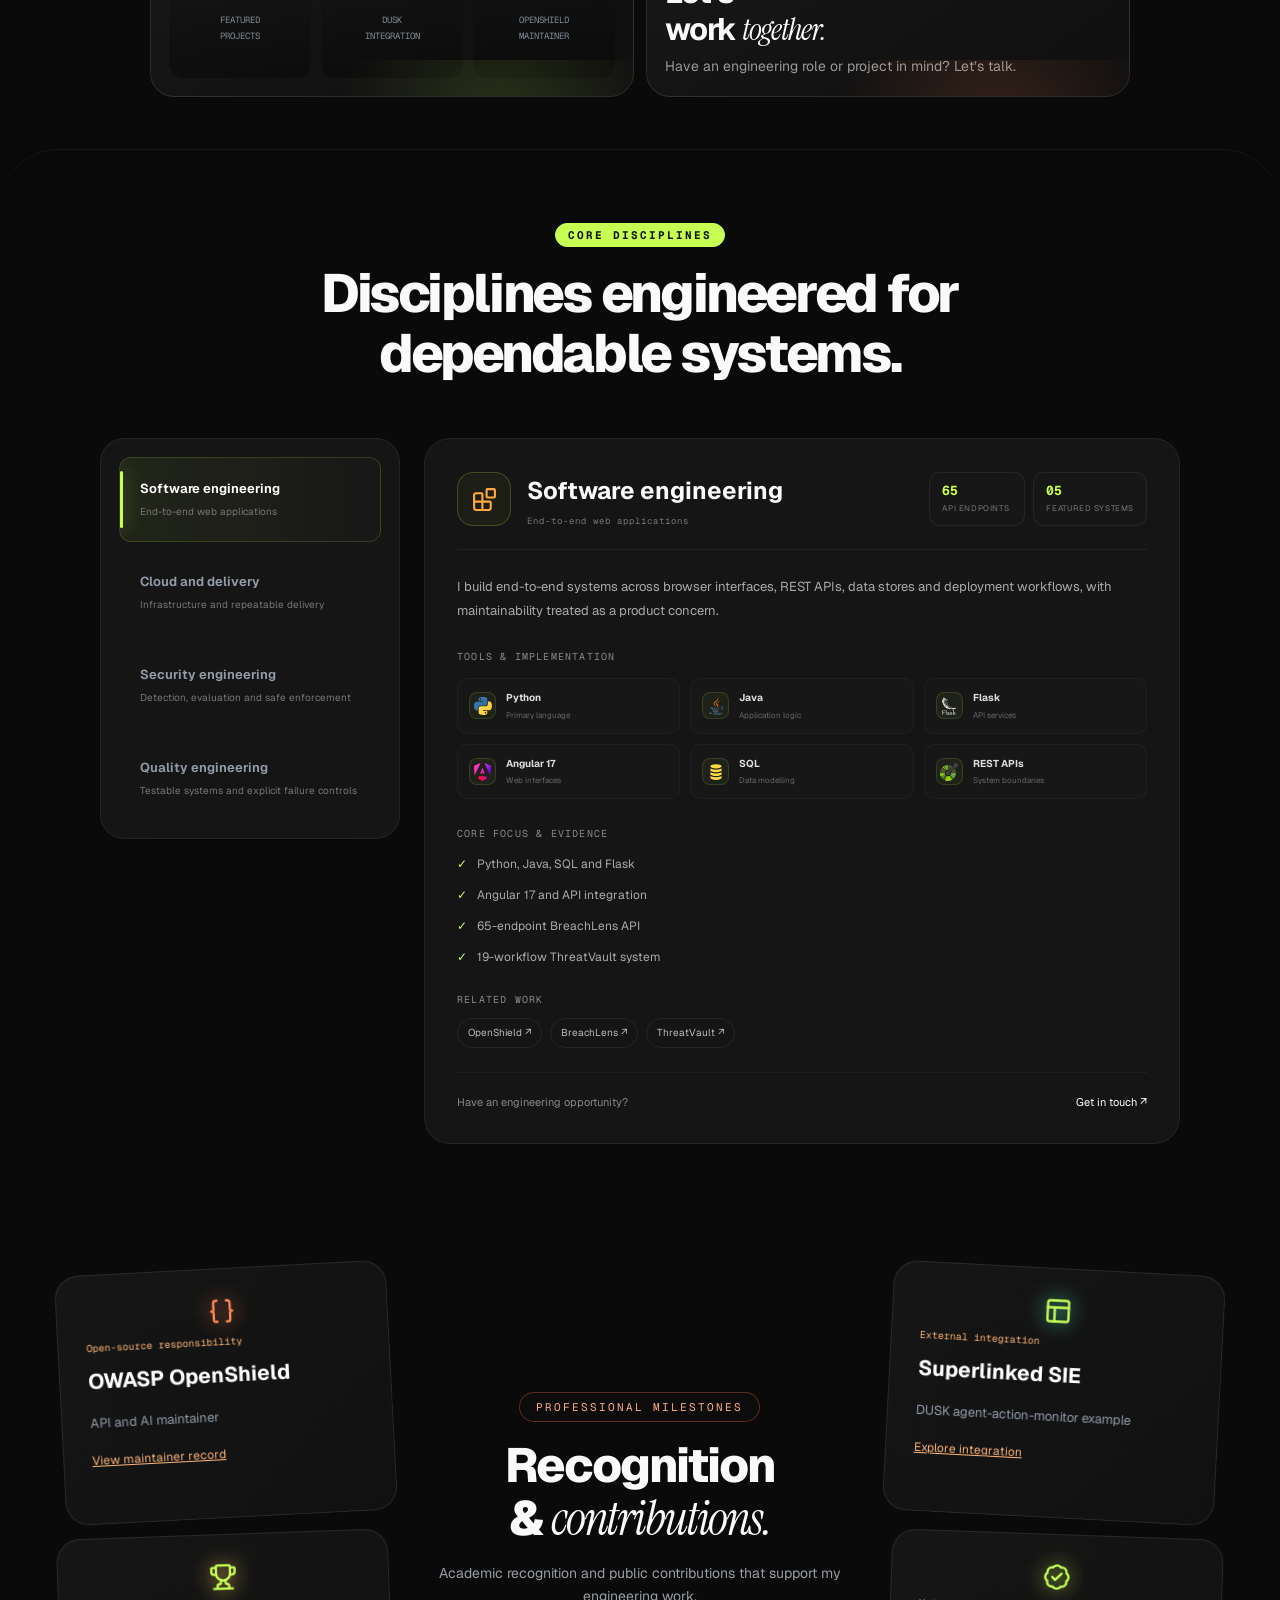
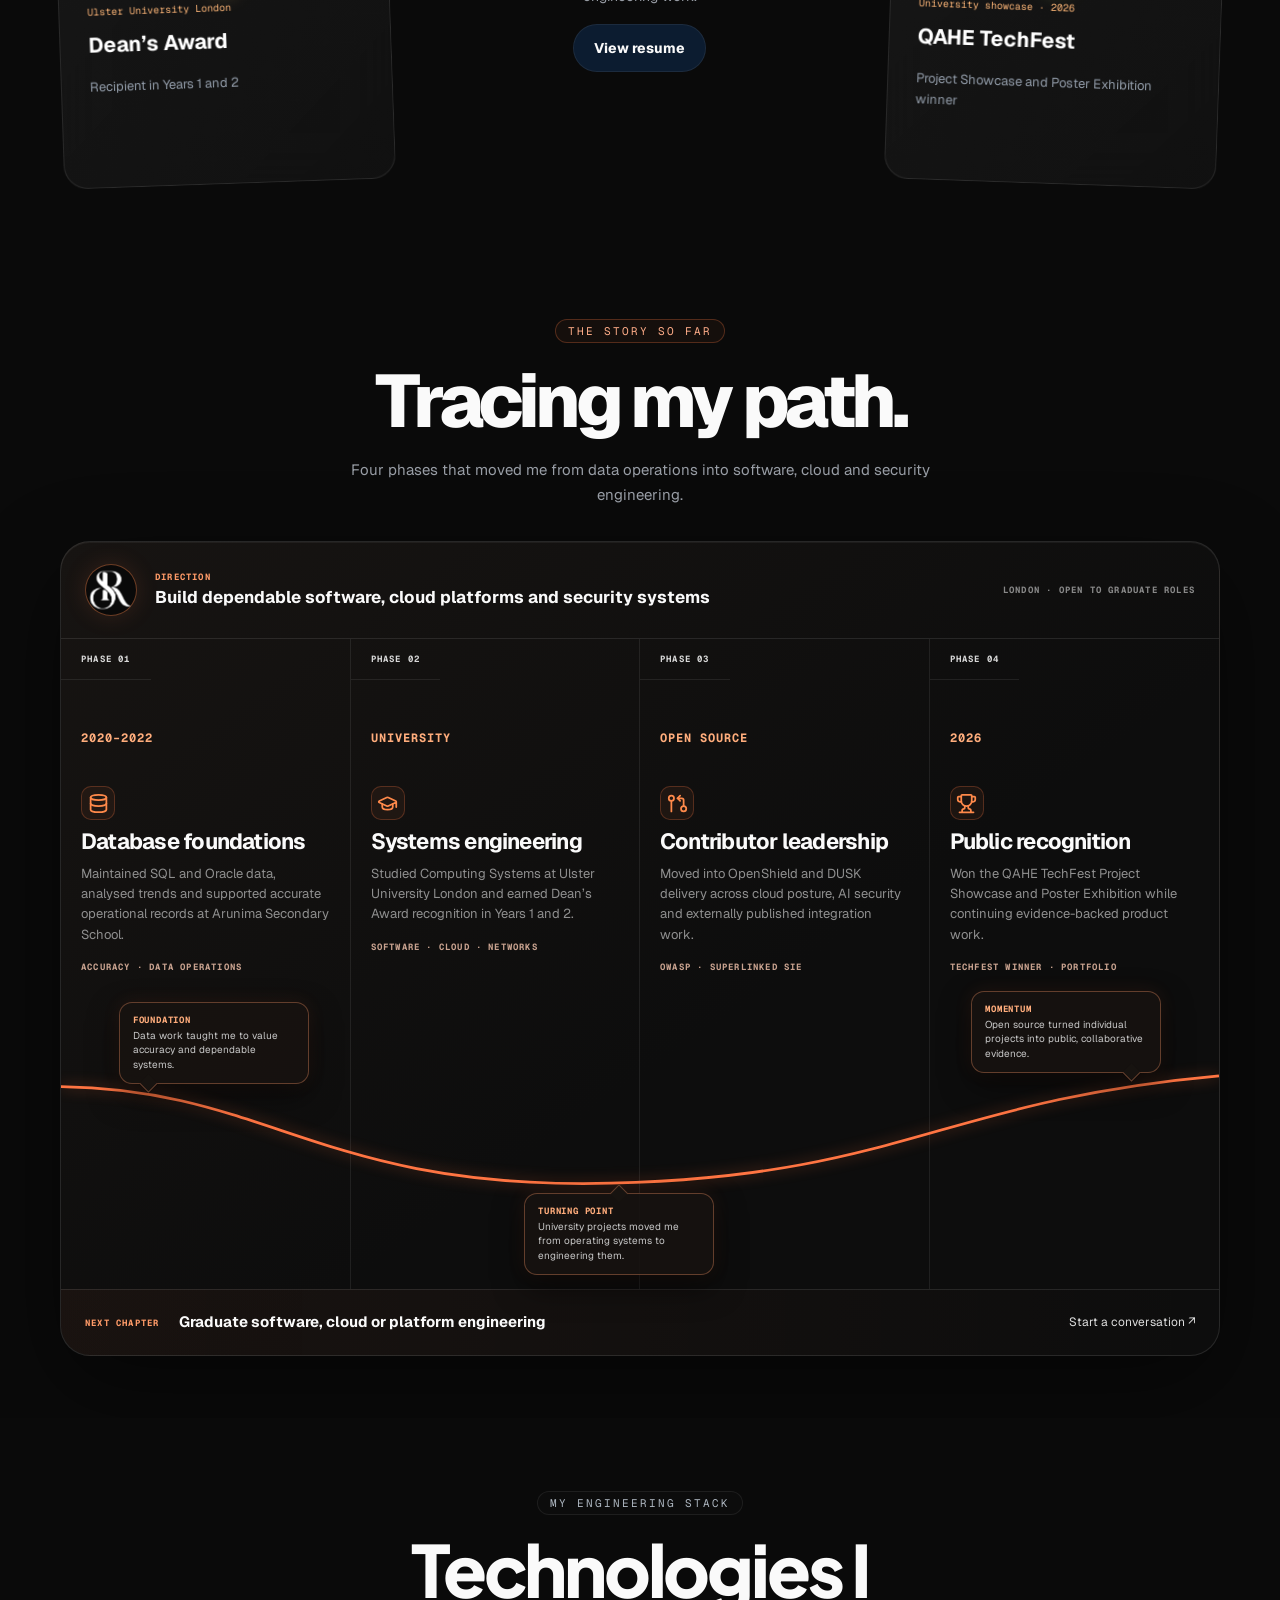
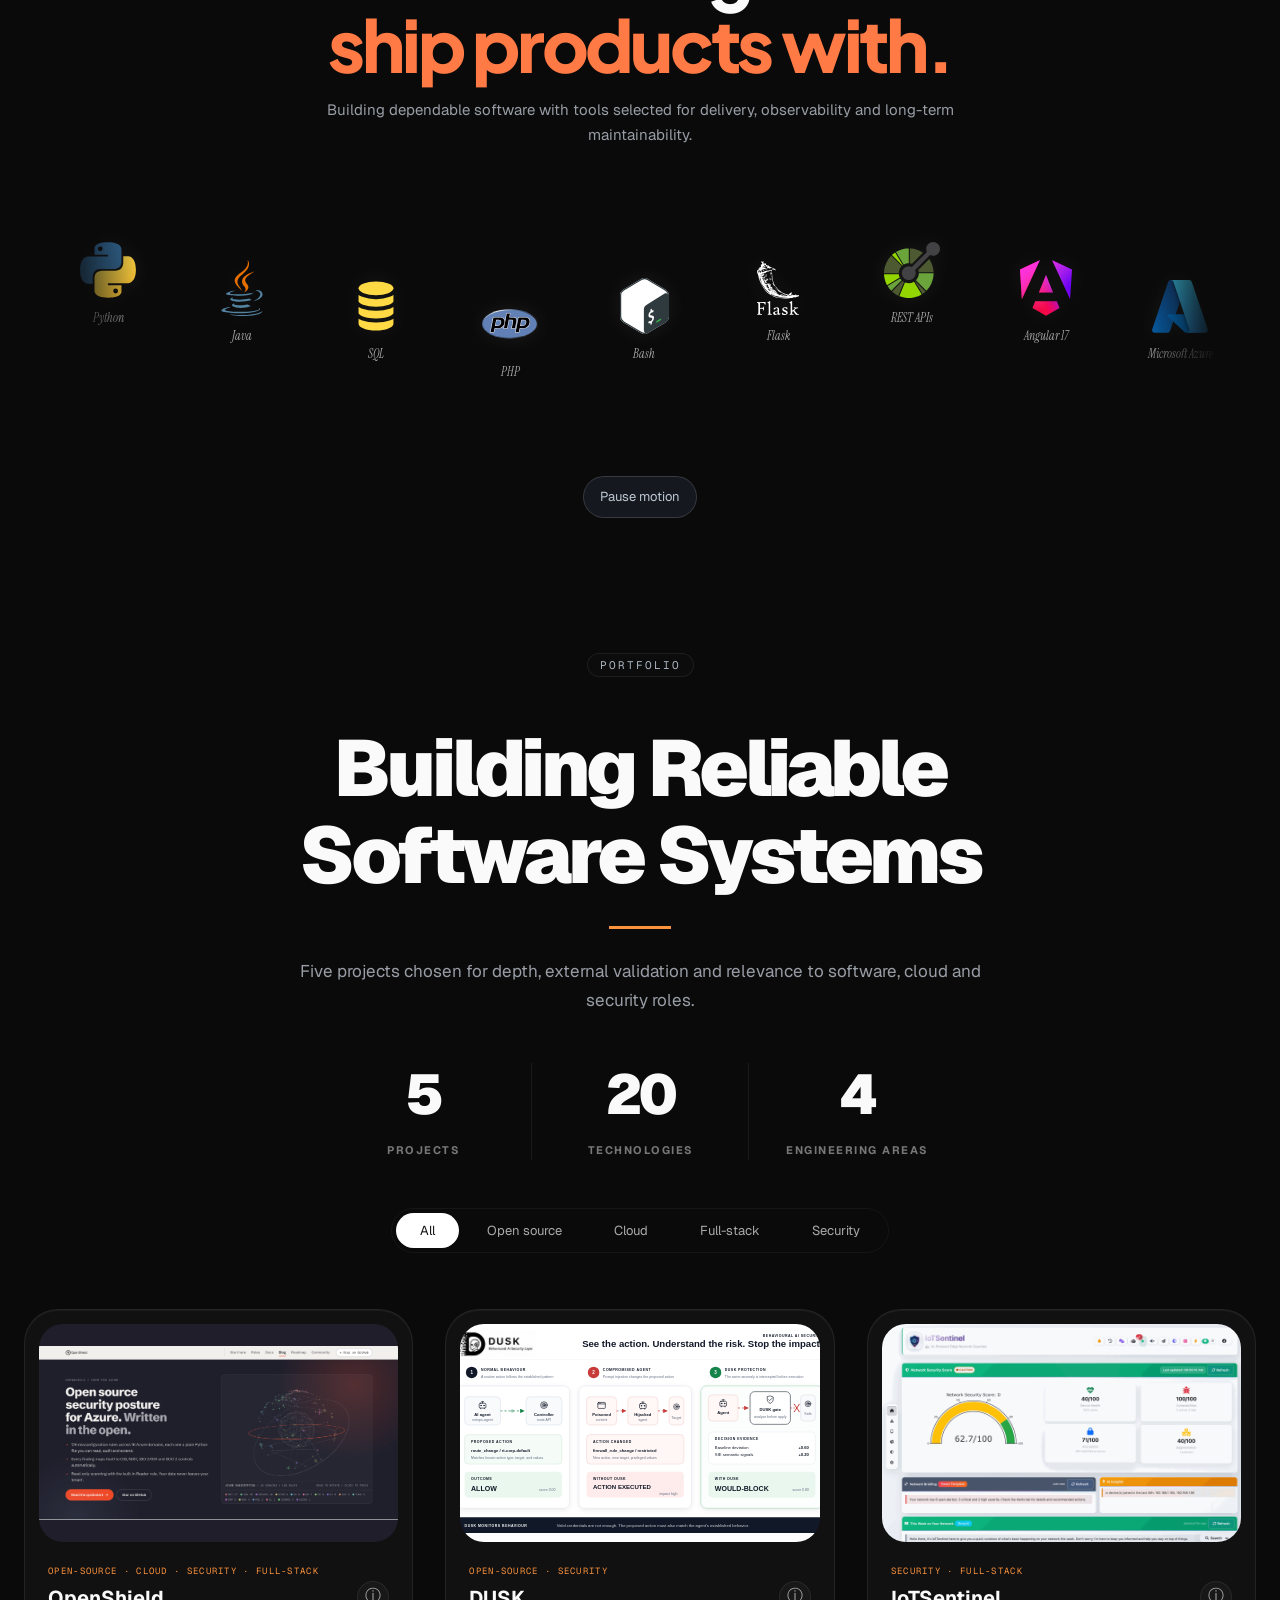
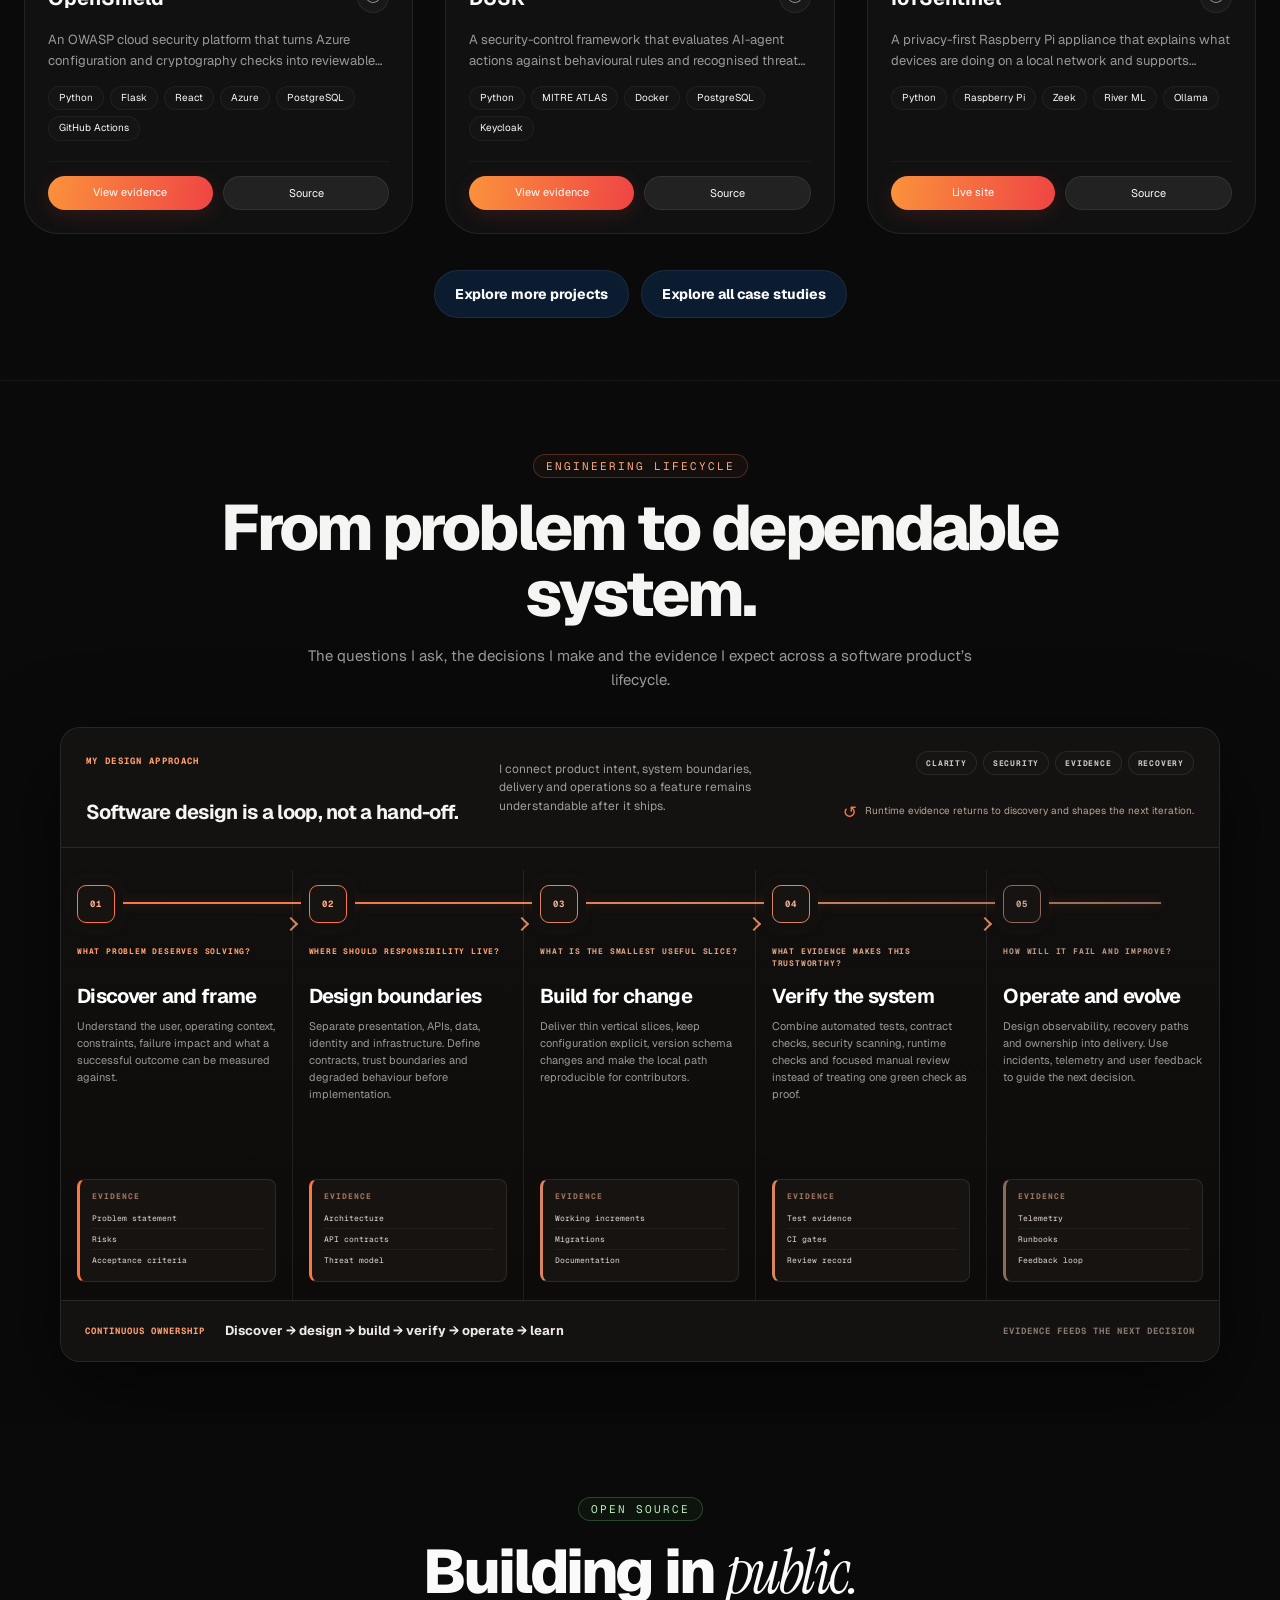
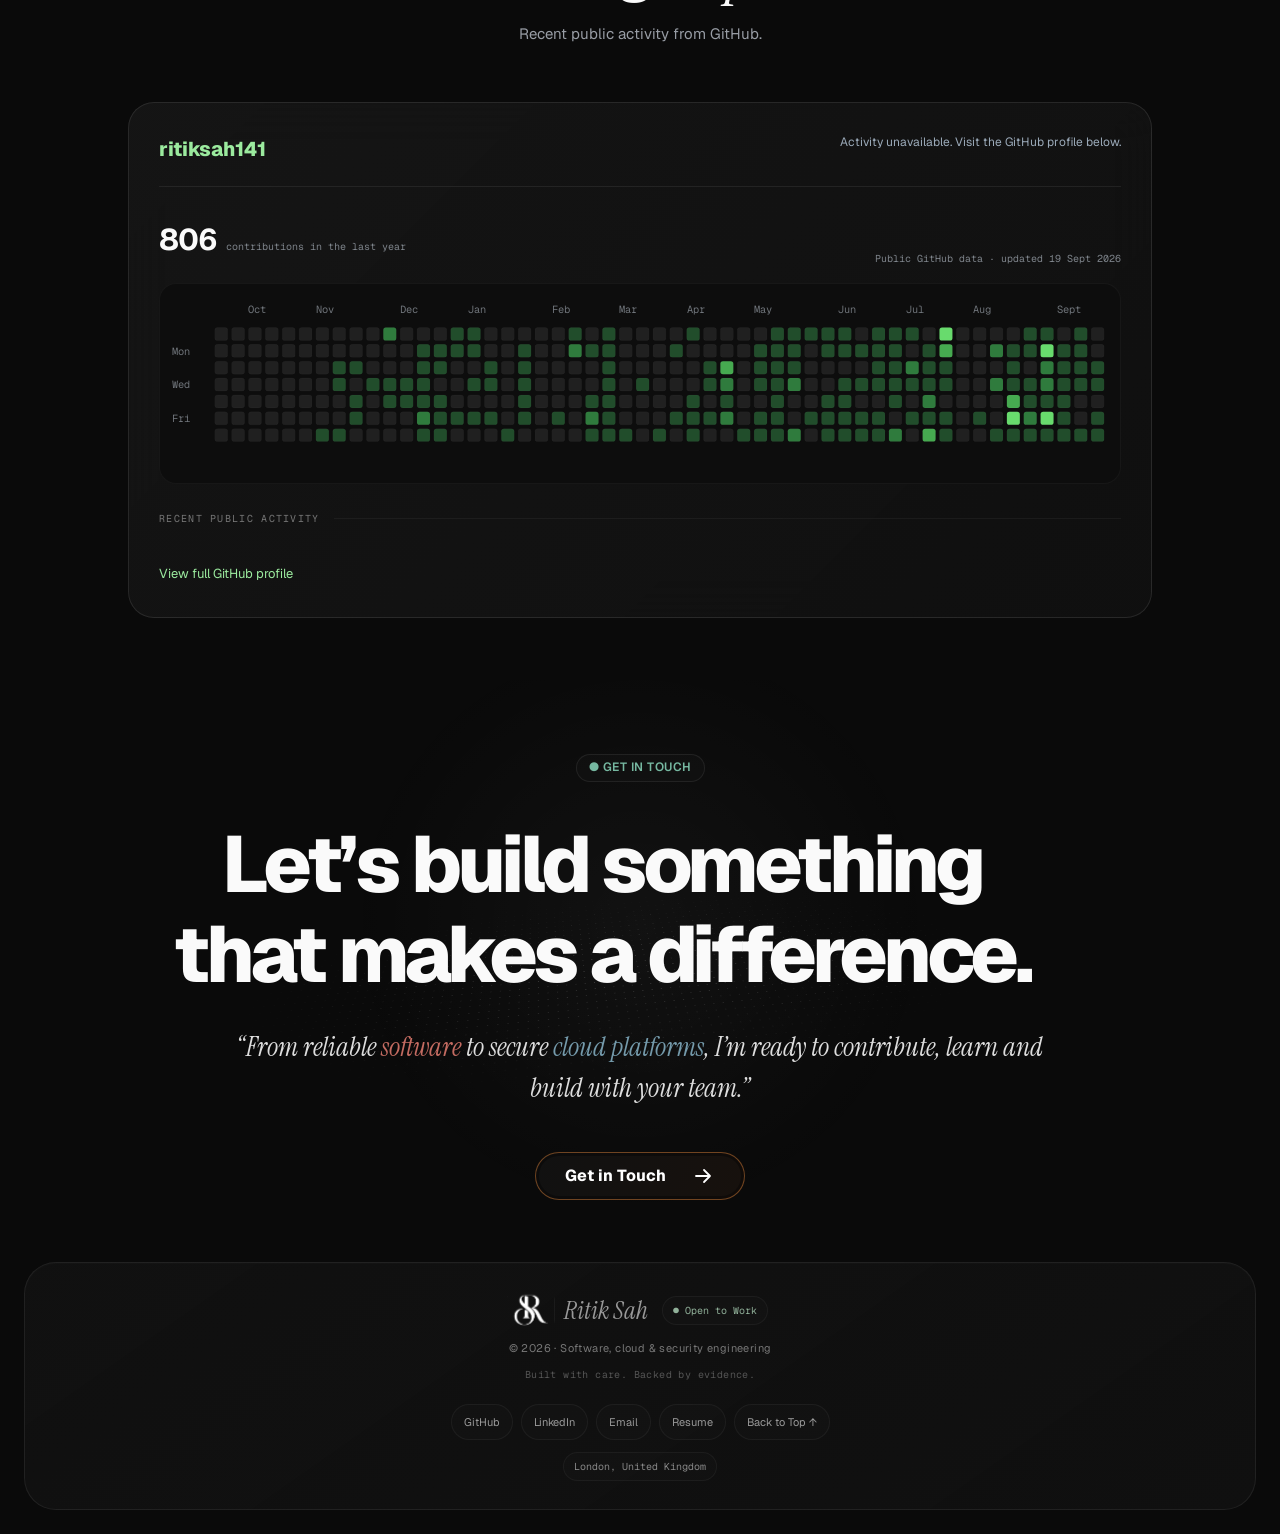
==== commit 886c7deb: "Improve social preview description" ====
--- a/index.html
+++ b/index.html
@@ -3,7 +3,7 @@
 <head>
   <meta charset="utf-8"><meta name="viewport" content="width=device-width,initial-scale=1">
   <meta name="description" content="Ritik Sah builds reliable software, cloud platforms, AI-assisted systems and security products.">
-  <meta property="og:title" content="Ritik Sah | Software, Cloud & Security Engineer"><meta property="og:description" content="Evidence-led engineering across open source, Azure, full-stack systems and AI security."><meta property="og:type" content="website"><meta property="og:url" content="https://portfolio-lilac-ten-41.vercel.app/"><meta property="og:site_name" content="Ritik Sah Portfolio"><meta property="og:image" content="https://portfolio-lilac-ten-41.vercel.app/assets/portfolio-social-preview-v1.png"><meta property="og:image:secure_url" content="https://portfolio-lilac-ten-41.vercel.app/assets/portfolio-social-preview-v1.png"><meta property="og:image:type" content="image/png"><meta property="og:image:width" content="1200"><meta property="og:image:height" content="627"><meta property="og:image:alt" content="Ritik Sah — software, cloud and security engineer"><meta name="twitter:card" content="summary_large_image"><meta name="twitter:title" content="Ritik Sah | Software, Cloud & Security Engineer"><meta name="twitter:description" content="Evidence-led engineering across open source, Azure, full-stack systems and AI security."><meta name="twitter:image" content="https://portfolio-lilac-ten-41.vercel.app/assets/portfolio-social-preview-v1.png"><meta name="twitter:image:alt" content="Ritik Sah — software, cloud and security engineer"><meta name="theme-color" content="#0a0a0a">
+  <meta property="og:title" content="Ritik Sah | Software, Cloud & Security Engineer"><meta property="og:description" content="Explore evidence-led software, cloud and security engineering across open source, Azure platforms, full-stack products and AI security systems."><meta property="og:type" content="website"><meta property="og:url" content="https://portfolio-lilac-ten-41.vercel.app/"><meta property="og:site_name" content="Ritik Sah Portfolio"><meta property="og:image" content="https://portfolio-lilac-ten-41.vercel.app/assets/portfolio-social-preview-v1.png"><meta property="og:image:secure_url" content="https://portfolio-lilac-ten-41.vercel.app/assets/portfolio-social-preview-v1.png"><meta property="og:image:type" content="image/png"><meta property="og:image:width" content="1200"><meta property="og:image:height" content="627"><meta property="og:image:alt" content="Ritik Sah — software, cloud and security engineer"><meta name="twitter:card" content="summary_large_image"><meta name="twitter:title" content="Ritik Sah | Software, Cloud & Security Engineer"><meta name="twitter:description" content="Explore evidence-led software, cloud and security engineering across open source, Azure platforms, full-stack products and AI security systems."><meta name="twitter:image" content="https://portfolio-lilac-ten-41.vercel.app/assets/portfolio-social-preview-v1.png"><meta name="twitter:image:alt" content="Ritik Sah — software, cloud and security engineer"><meta name="theme-color" content="#0a0a0a">
   <link rel="canonical" href="https://portfolio-lilac-ten-41.vercel.app/">
   <title>Ritik Sah | Software, Cloud & Security Engineer</title><link rel="icon" href="assets/favicon-rs-v2-32.png" type="image/png" sizes="32x32"><link rel="icon" href="assets/favicon-rs-v2-192.png" type="image/png" sizes="192x192"><link rel="apple-touch-icon" href="assets/apple-touch-icon-rs-v2.png" sizes="180x180">
   <link rel="preconnect" href="https://fonts.googleapis.com"><link rel="preconnect" href="https://fonts.gstatic.com" crossorigin><link href="https://fonts.googleapis.com/css2?family=Geist:wght@400;500;600;700;800;900&family=Plus+Jakarta+Sans:wght@400;500;600;700;800&family=Geist+Mono:wght@400;700&family=Instrument+Serif:ital@0;1&display=swap" rel="stylesheet">
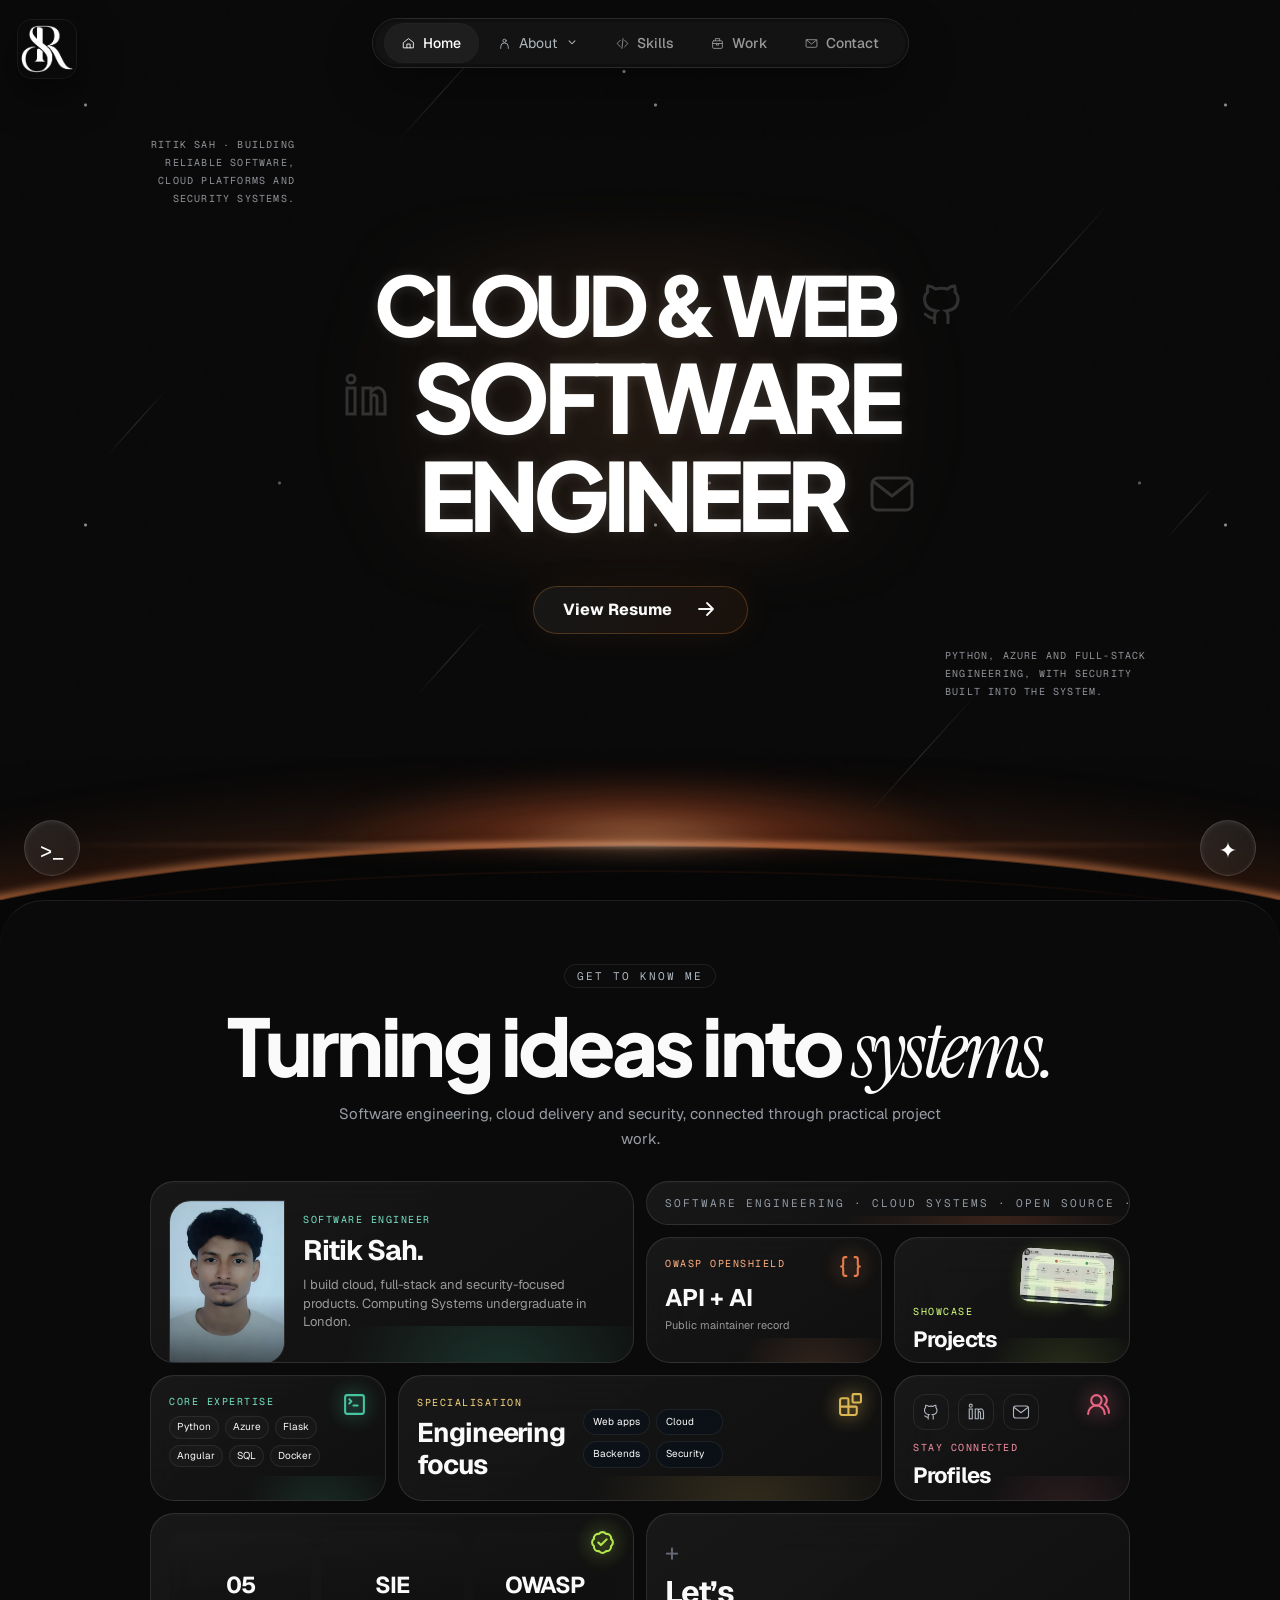
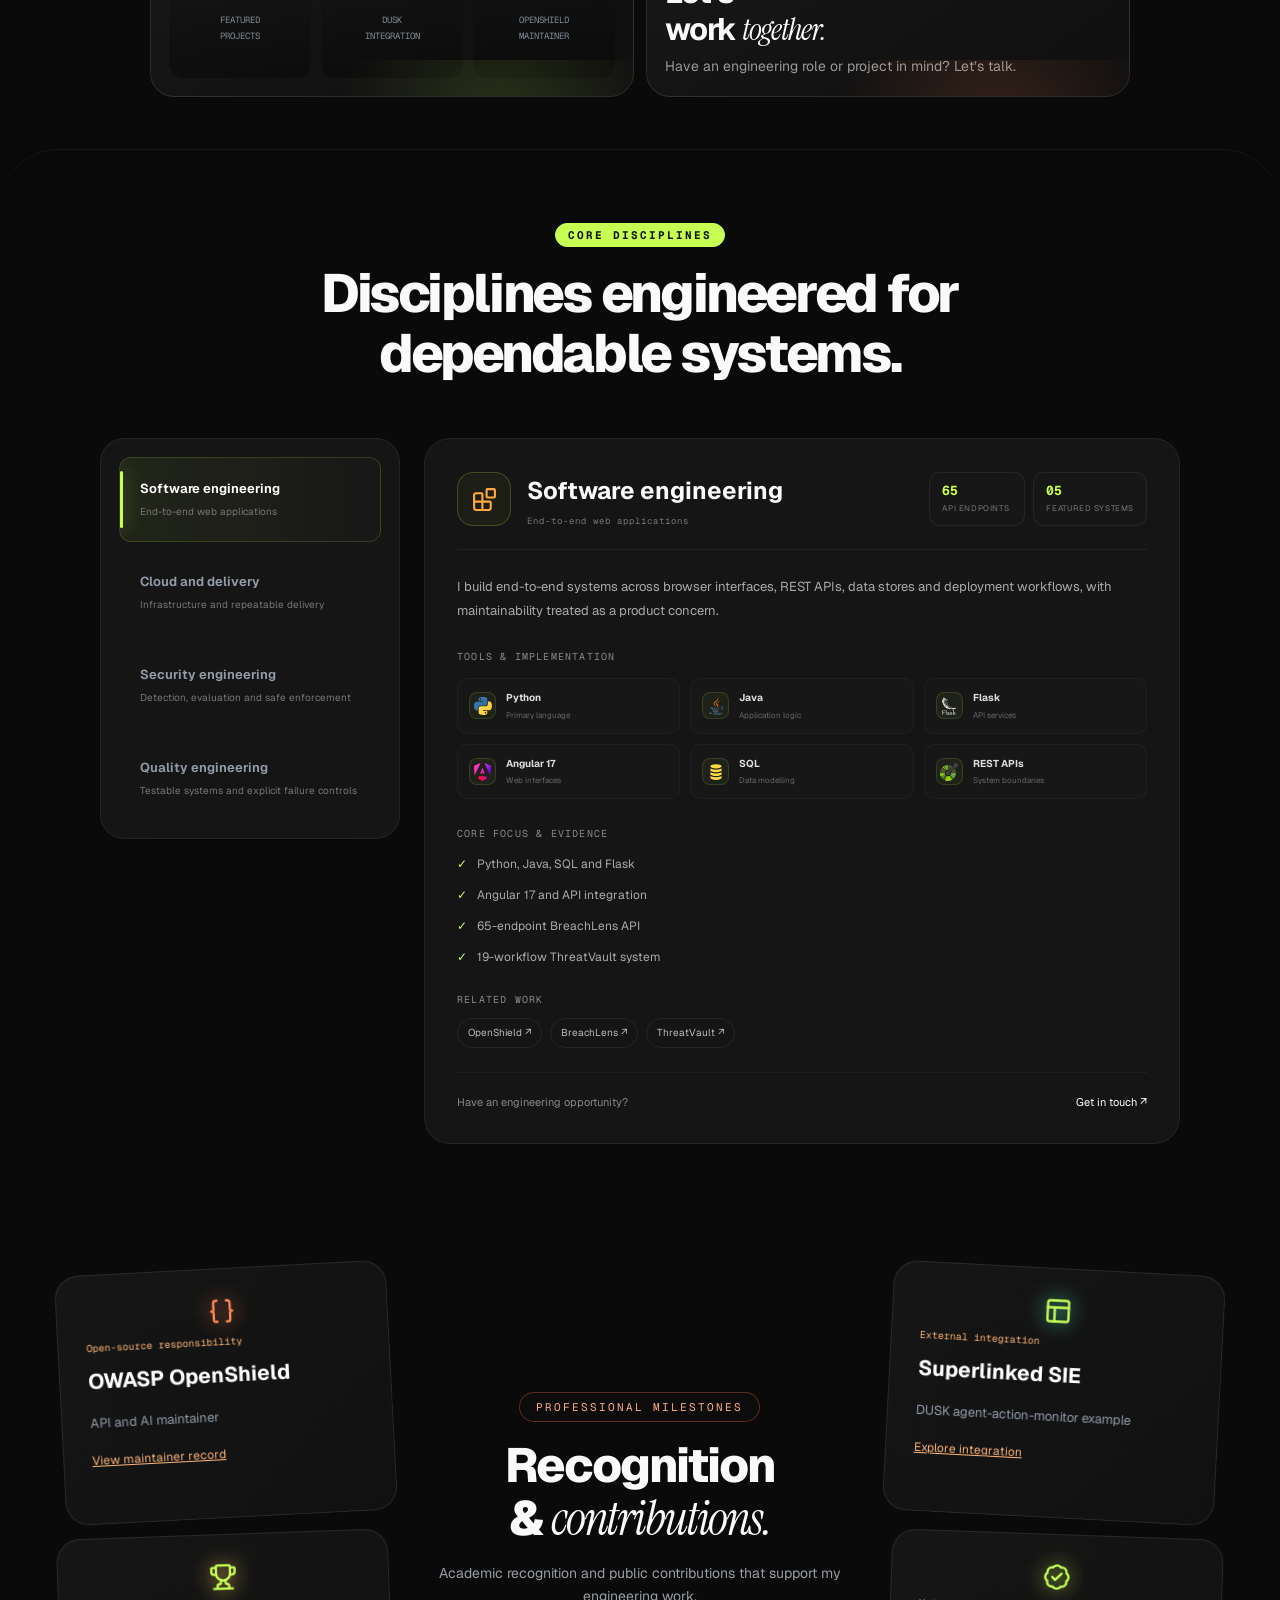
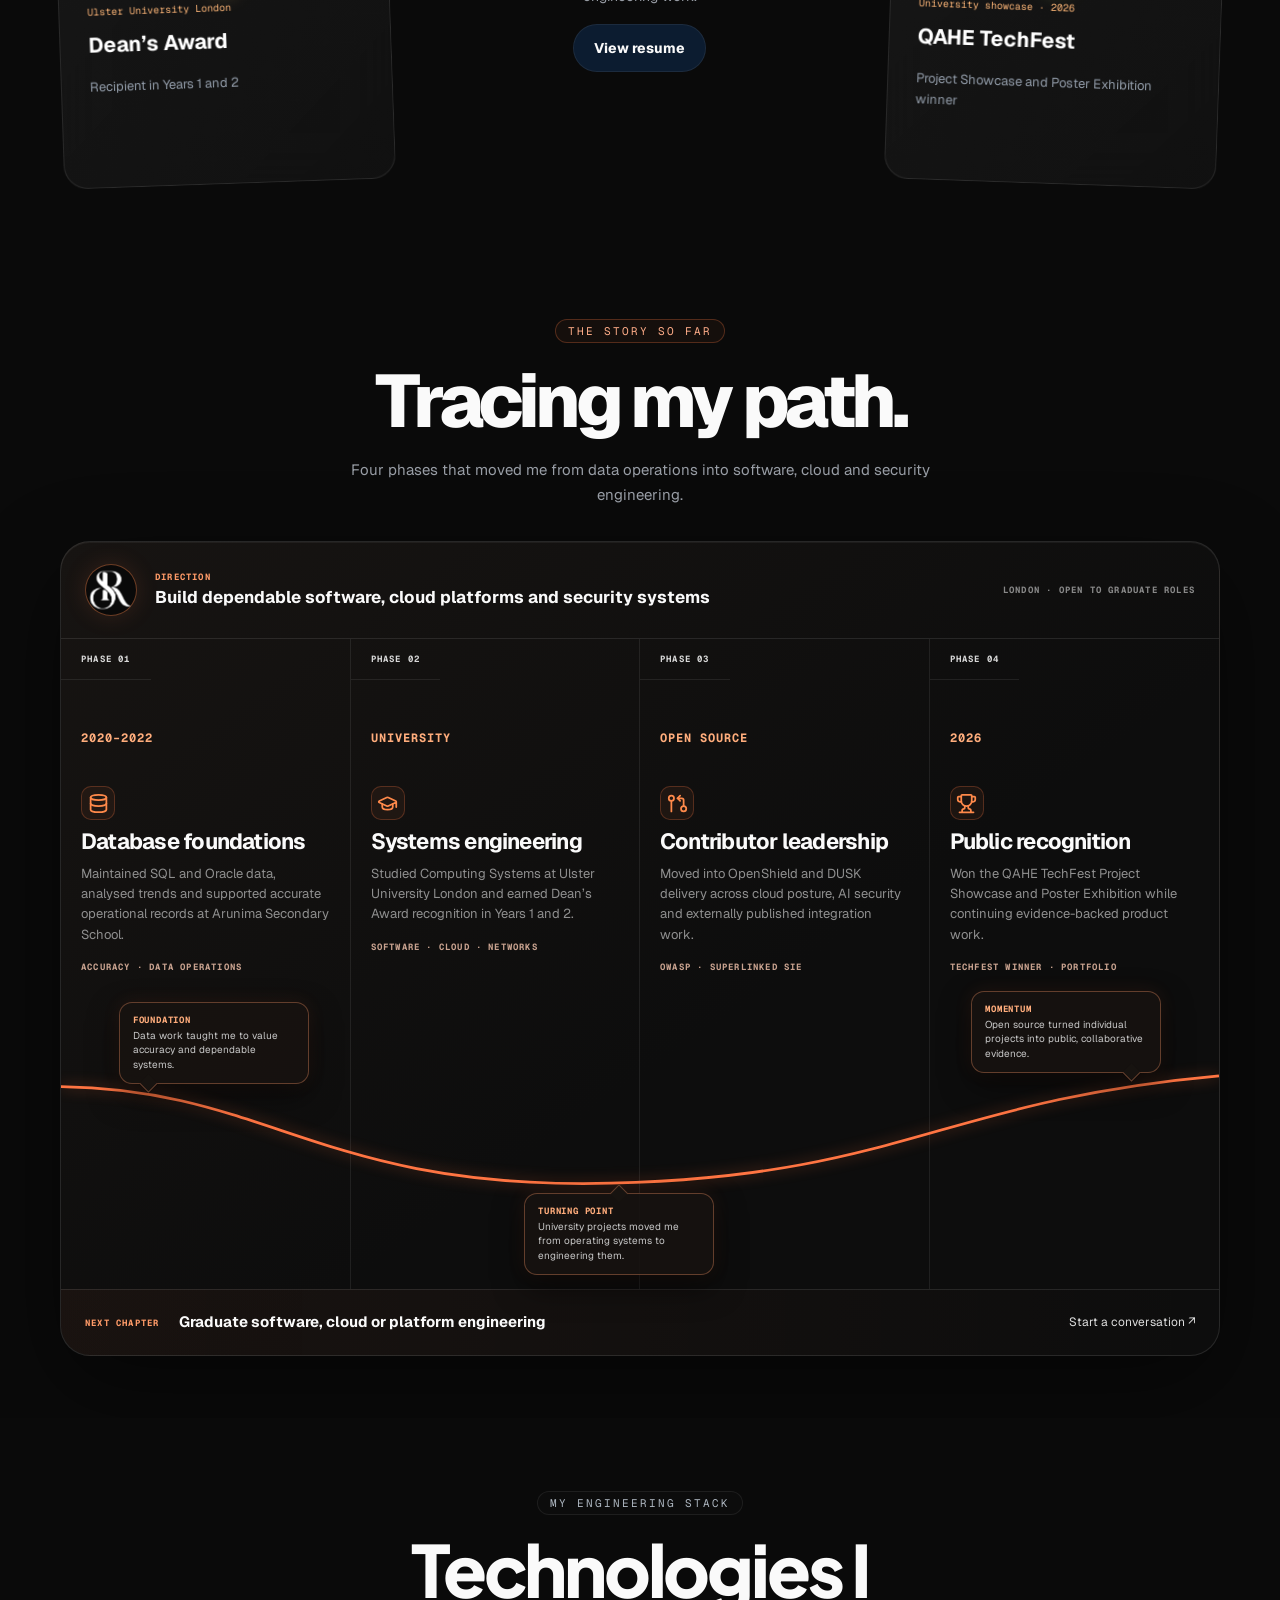
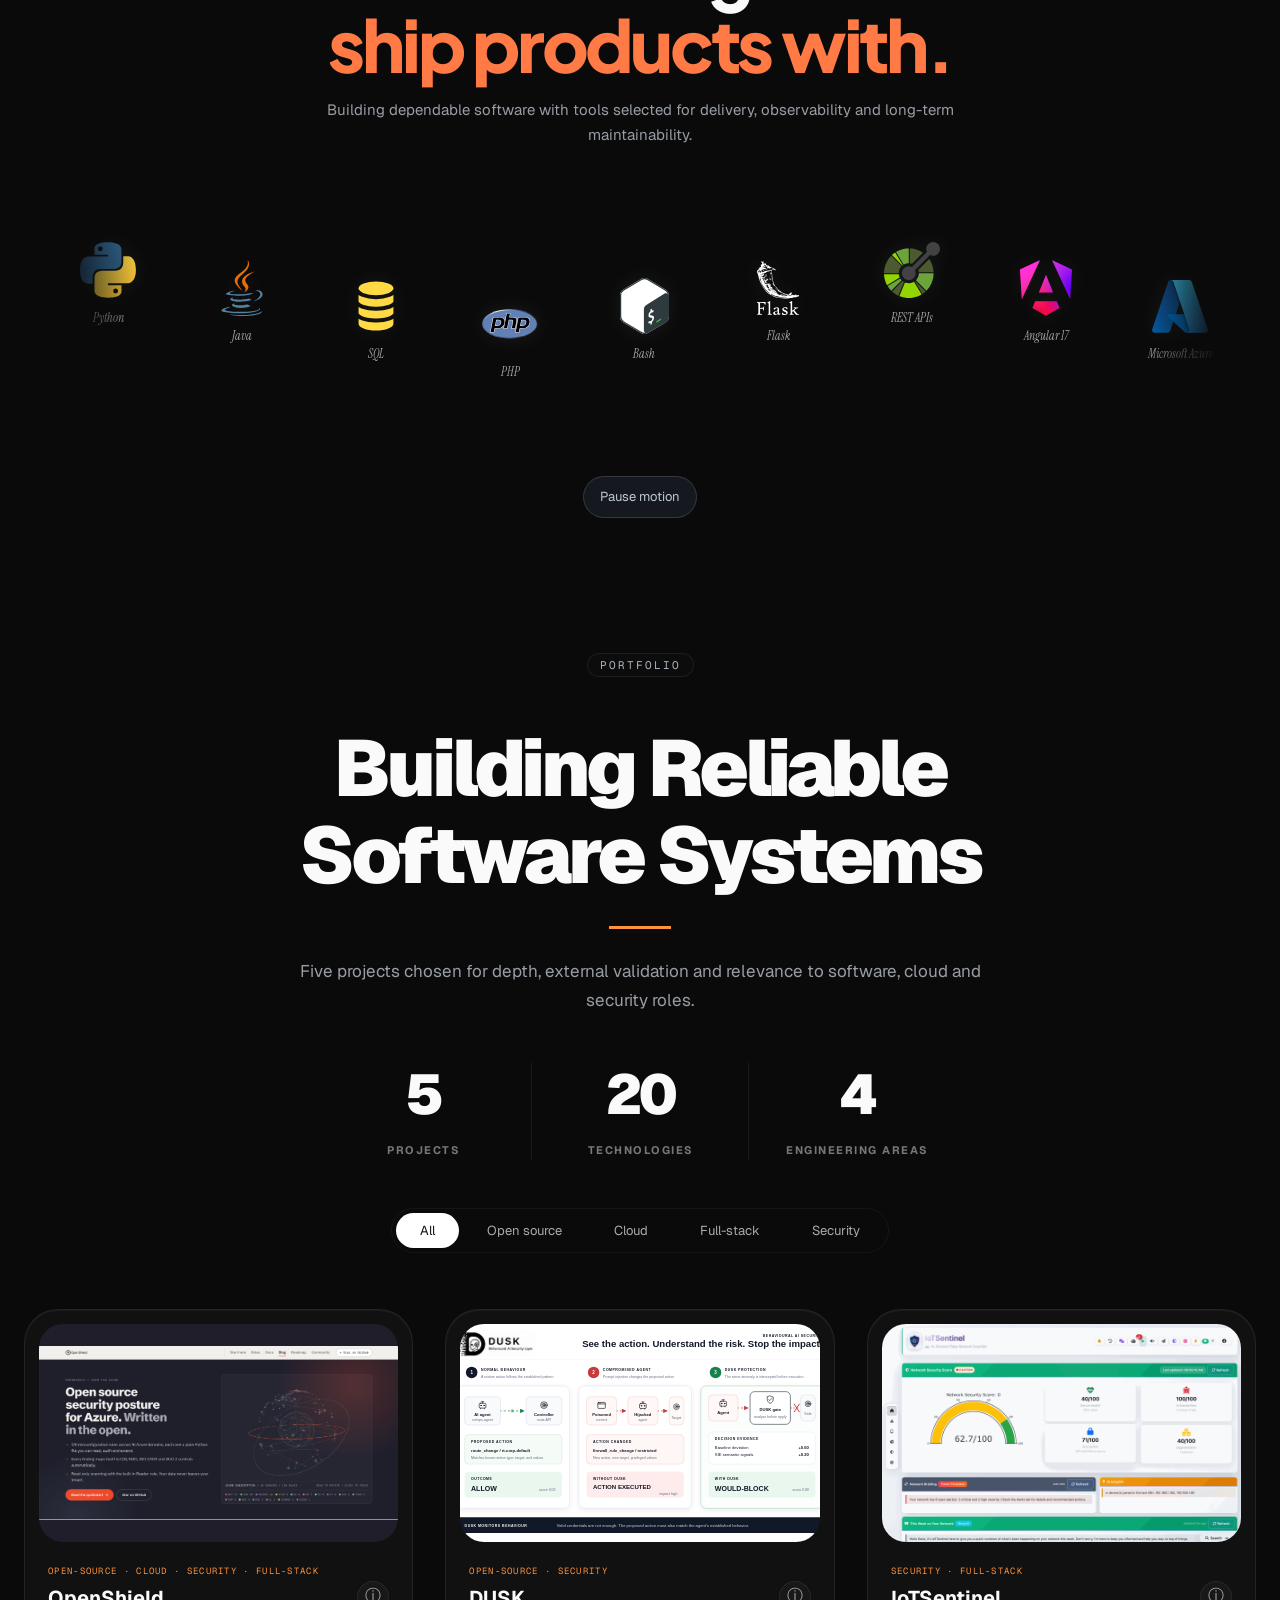
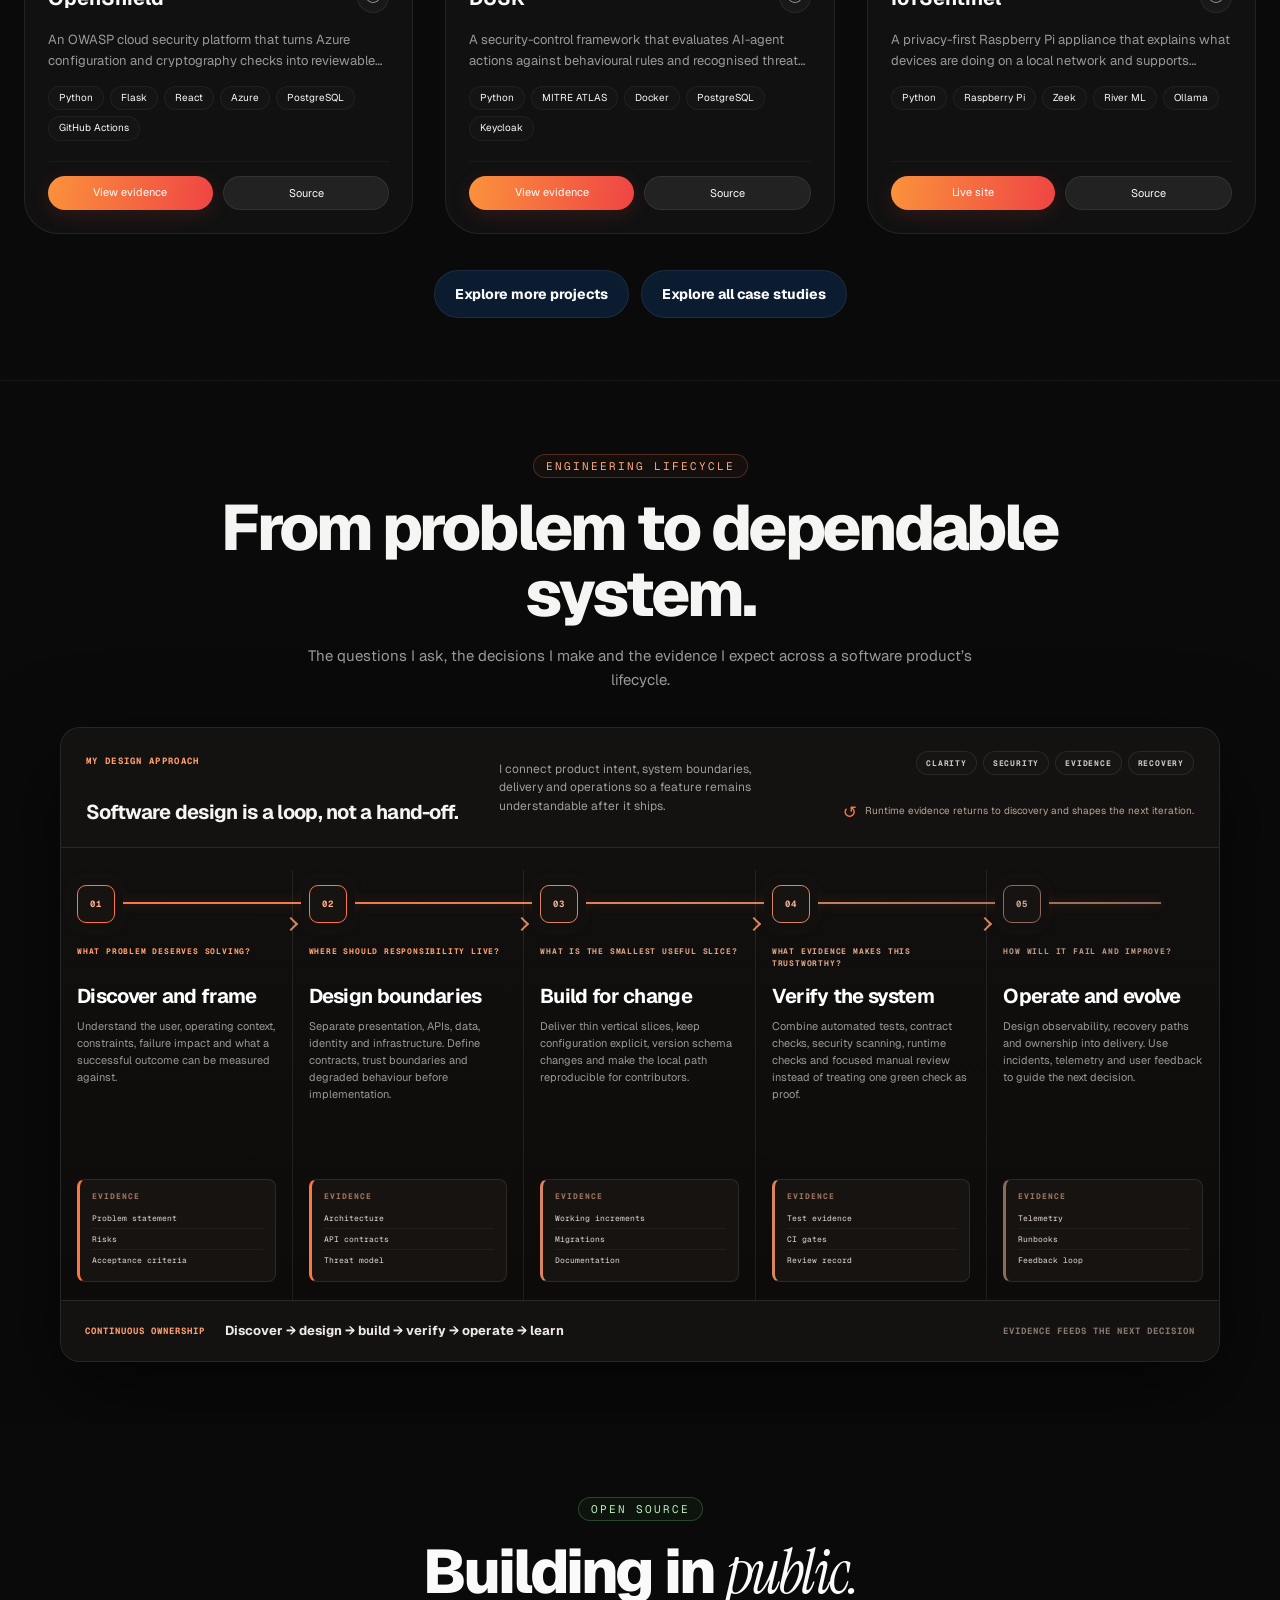
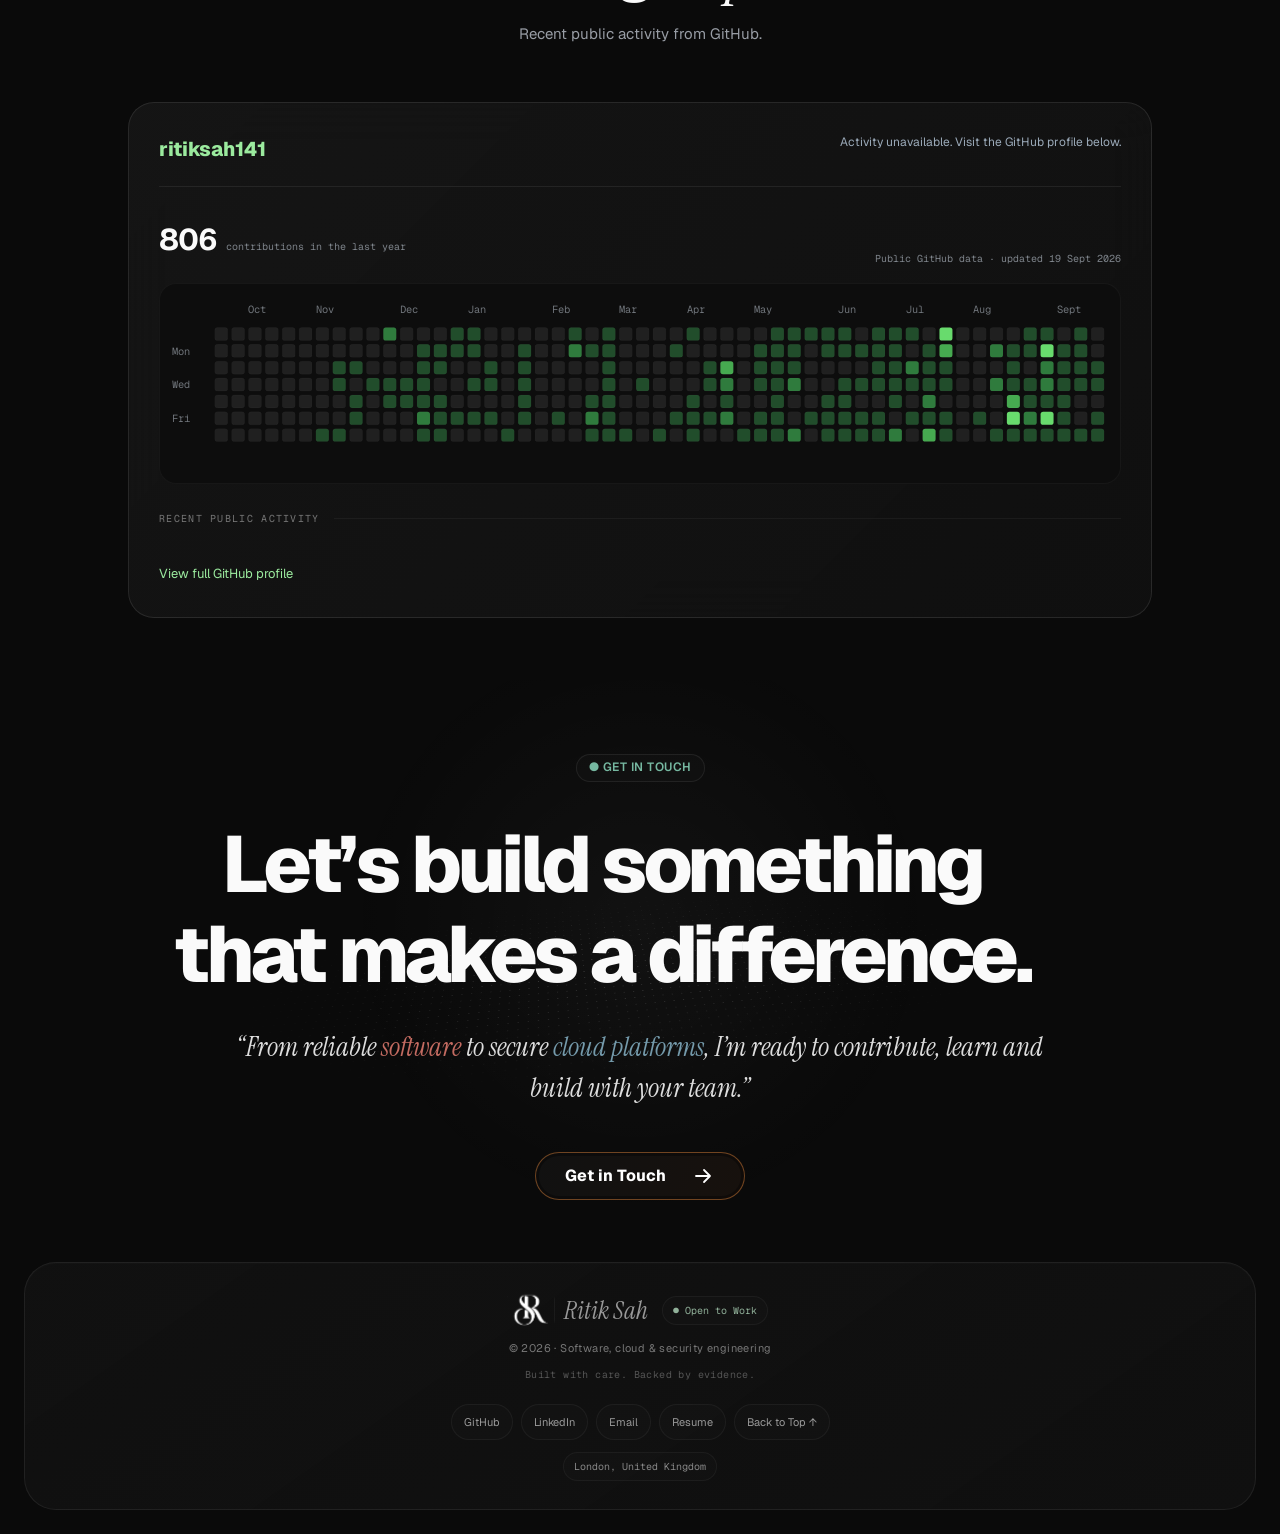
==== commit 04f6c01a: "Align social preview with site monogram" ====
--- a/index.html
+++ b/index.html
@@ -3,7 +3,7 @@
 <head>
   <meta charset="utf-8"><meta name="viewport" content="width=device-width,initial-scale=1">
   <meta name="description" content="Ritik Sah builds reliable software, cloud platforms, AI-assisted systems and security products.">
-  <meta property="og:title" content="Ritik Sah | Software, Cloud & Security Engineer"><meta property="og:description" content="Explore evidence-led software, cloud and security engineering across open source, Azure platforms, full-stack products and AI security systems."><meta property="og:type" content="website"><meta property="og:url" content="https://portfolio-lilac-ten-41.vercel.app/"><meta property="og:site_name" content="Ritik Sah Portfolio"><meta property="og:image" content="https://portfolio-lilac-ten-41.vercel.app/assets/portfolio-social-preview-v1.png"><meta property="og:image:secure_url" content="https://portfolio-lilac-ten-41.vercel.app/assets/portfolio-social-preview-v1.png"><meta property="og:image:type" content="image/png"><meta property="og:image:width" content="1200"><meta property="og:image:height" content="627"><meta property="og:image:alt" content="Ritik Sah — software, cloud and security engineer"><meta name="twitter:card" content="summary_large_image"><meta name="twitter:title" content="Ritik Sah | Software, Cloud & Security Engineer"><meta name="twitter:description" content="Explore evidence-led software, cloud and security engineering across open source, Azure platforms, full-stack products and AI security systems."><meta name="twitter:image" content="https://portfolio-lilac-ten-41.vercel.app/assets/portfolio-social-preview-v1.png"><meta name="twitter:image:alt" content="Ritik Sah — software, cloud and security engineer"><meta name="theme-color" content="#0a0a0a">
+  <meta property="og:title" content="Ritik Sah | Software, Cloud & Security Engineer"><meta property="og:description" content="Explore evidence-led software, cloud and security engineering across open source, Azure platforms, full-stack products and AI security systems."><meta property="og:type" content="website"><meta property="og:url" content="https://portfolio-lilac-ten-41.vercel.app/"><meta property="og:site_name" content="Ritik Sah Portfolio"><meta property="og:image" content="https://portfolio-lilac-ten-41.vercel.app/assets/portfolio-social-preview-v2.png"><meta property="og:image:secure_url" content="https://portfolio-lilac-ten-41.vercel.app/assets/portfolio-social-preview-v2.png"><meta property="og:image:type" content="image/png"><meta property="og:image:width" content="1200"><meta property="og:image:height" content="627"><meta property="og:image:alt" content="Ritik Sah — software, cloud and security engineer"><meta name="twitter:card" content="summary_large_image"><meta name="twitter:title" content="Ritik Sah | Software, Cloud & Security Engineer"><meta name="twitter:description" content="Explore evidence-led software, cloud and security engineering across open source, Azure platforms, full-stack products and AI security systems."><meta name="twitter:image" content="https://portfolio-lilac-ten-41.vercel.app/assets/portfolio-social-preview-v2.png"><meta name="twitter:image:alt" content="Ritik Sah — software, cloud and security engineer"><meta name="theme-color" content="#0a0a0a">
   <link rel="canonical" href="https://portfolio-lilac-ten-41.vercel.app/">
   <title>Ritik Sah | Software, Cloud & Security Engineer</title><link rel="icon" href="assets/favicon-rs-v2-32.png" type="image/png" sizes="32x32"><link rel="icon" href="assets/favicon-rs-v2-192.png" type="image/png" sizes="192x192"><link rel="apple-touch-icon" href="assets/apple-touch-icon-rs-v2.png" sizes="180x180">
   <link rel="preconnect" href="https://fonts.googleapis.com"><link rel="preconnect" href="https://fonts.gstatic.com" crossorigin><link href="https://fonts.googleapis.com/css2?family=Geist:wght@400;500;600;700;800;900&family=Plus+Jakarta+Sans:wght@400;500;600;700;800&family=Geist+Mono:wght@400;700&family=Instrument+Serif:ital@0;1&display=swap" rel="stylesheet">
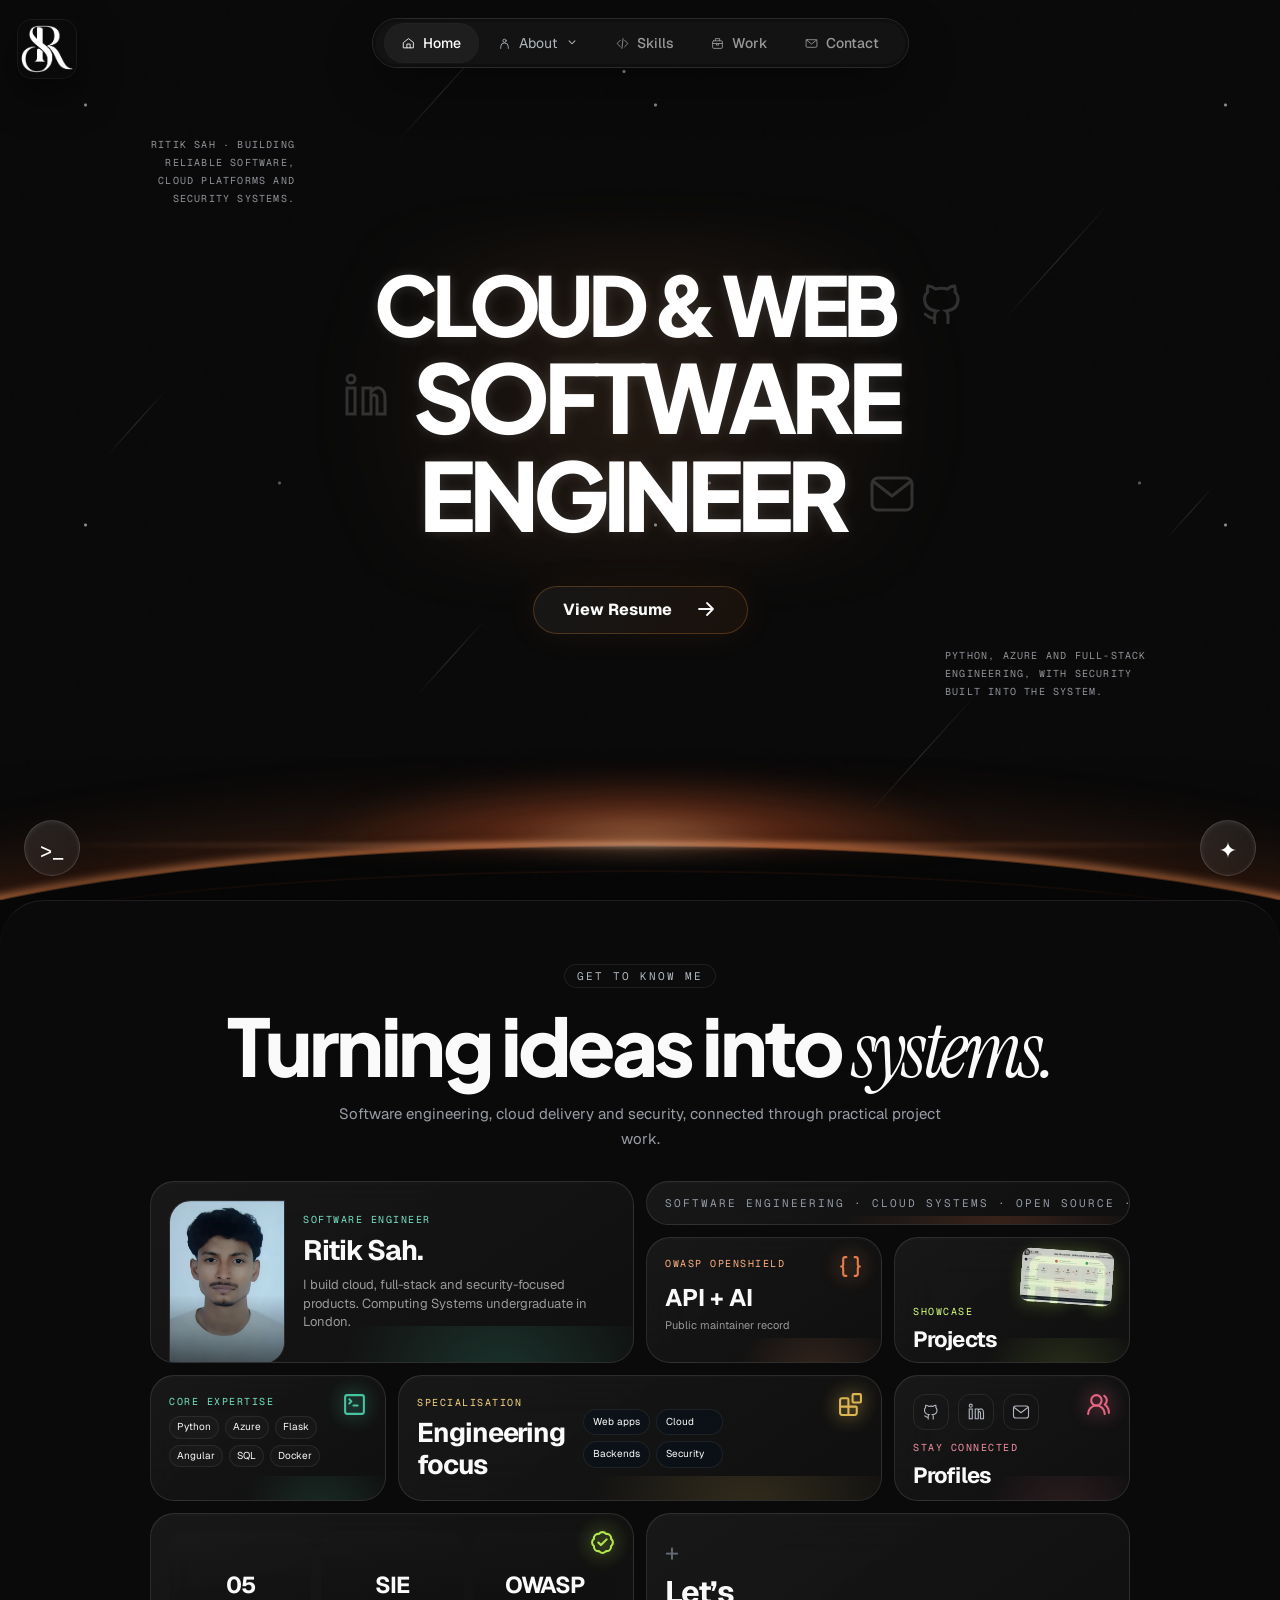
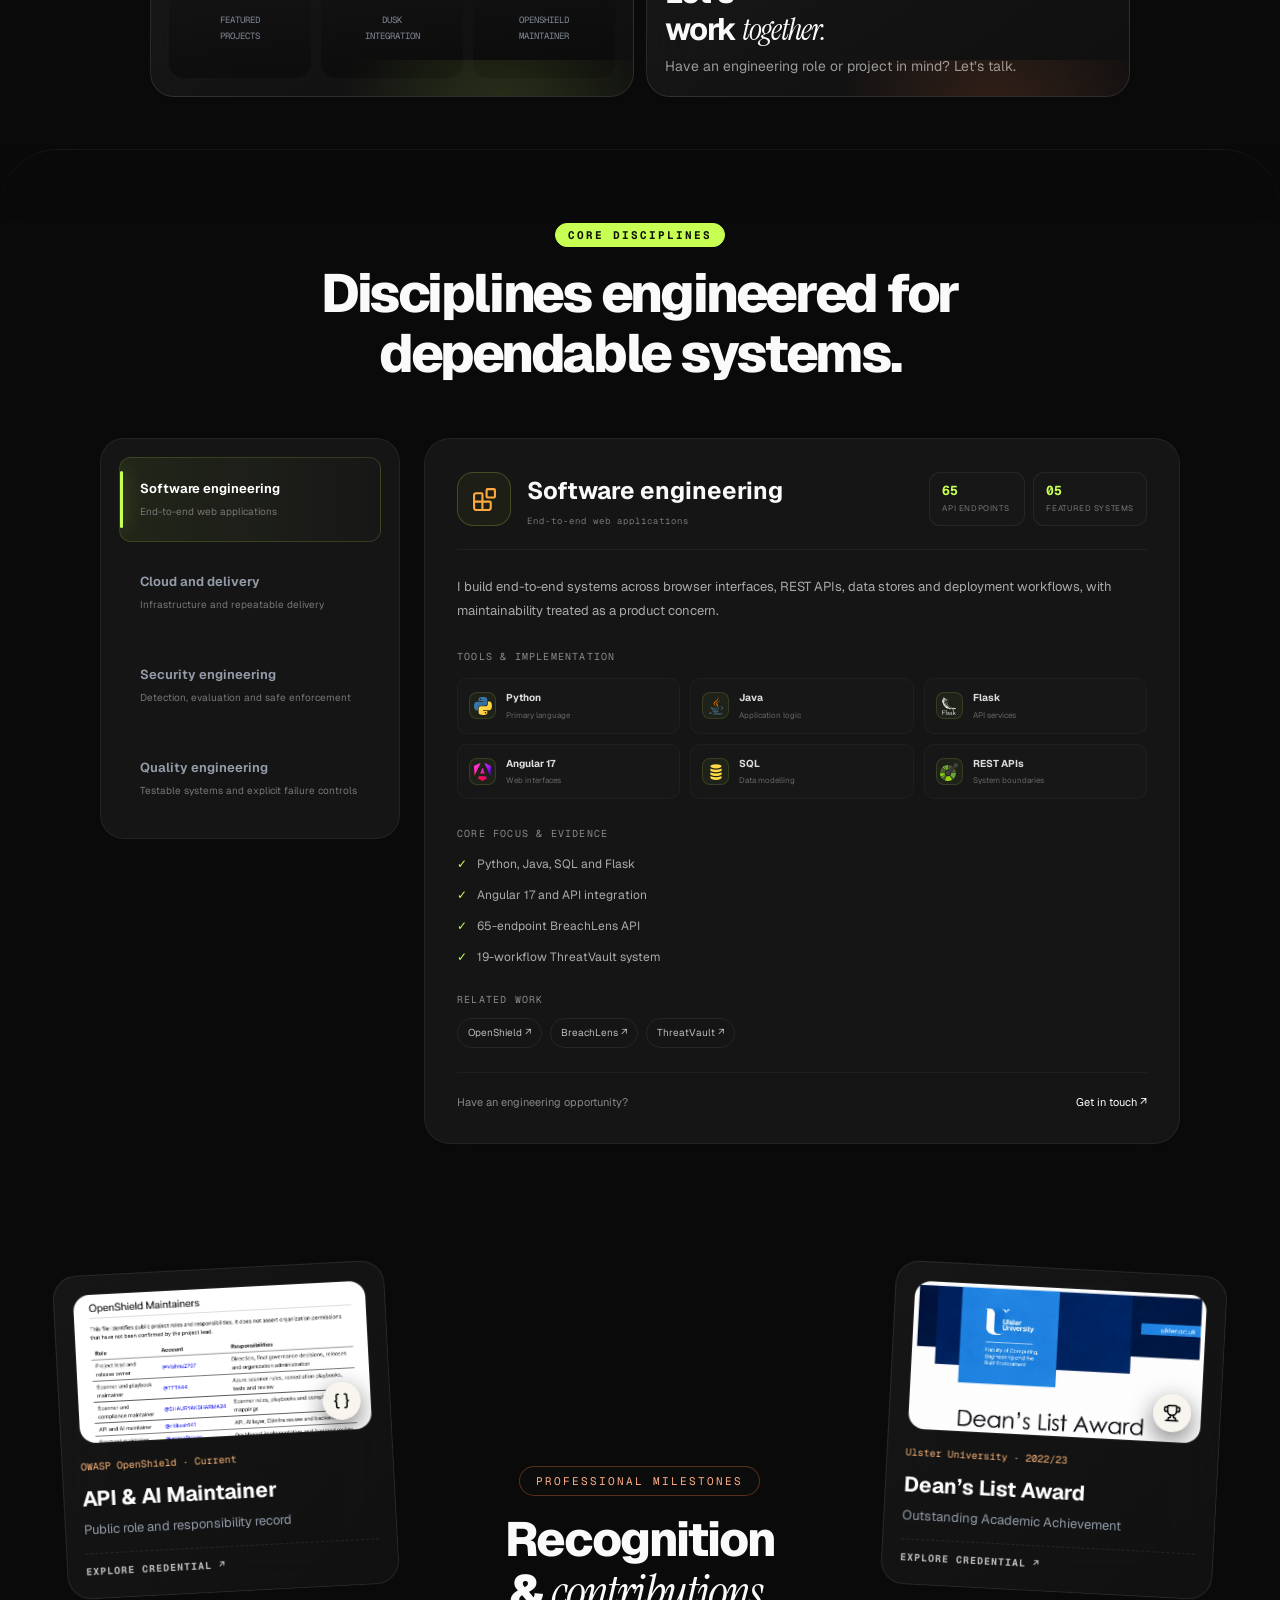
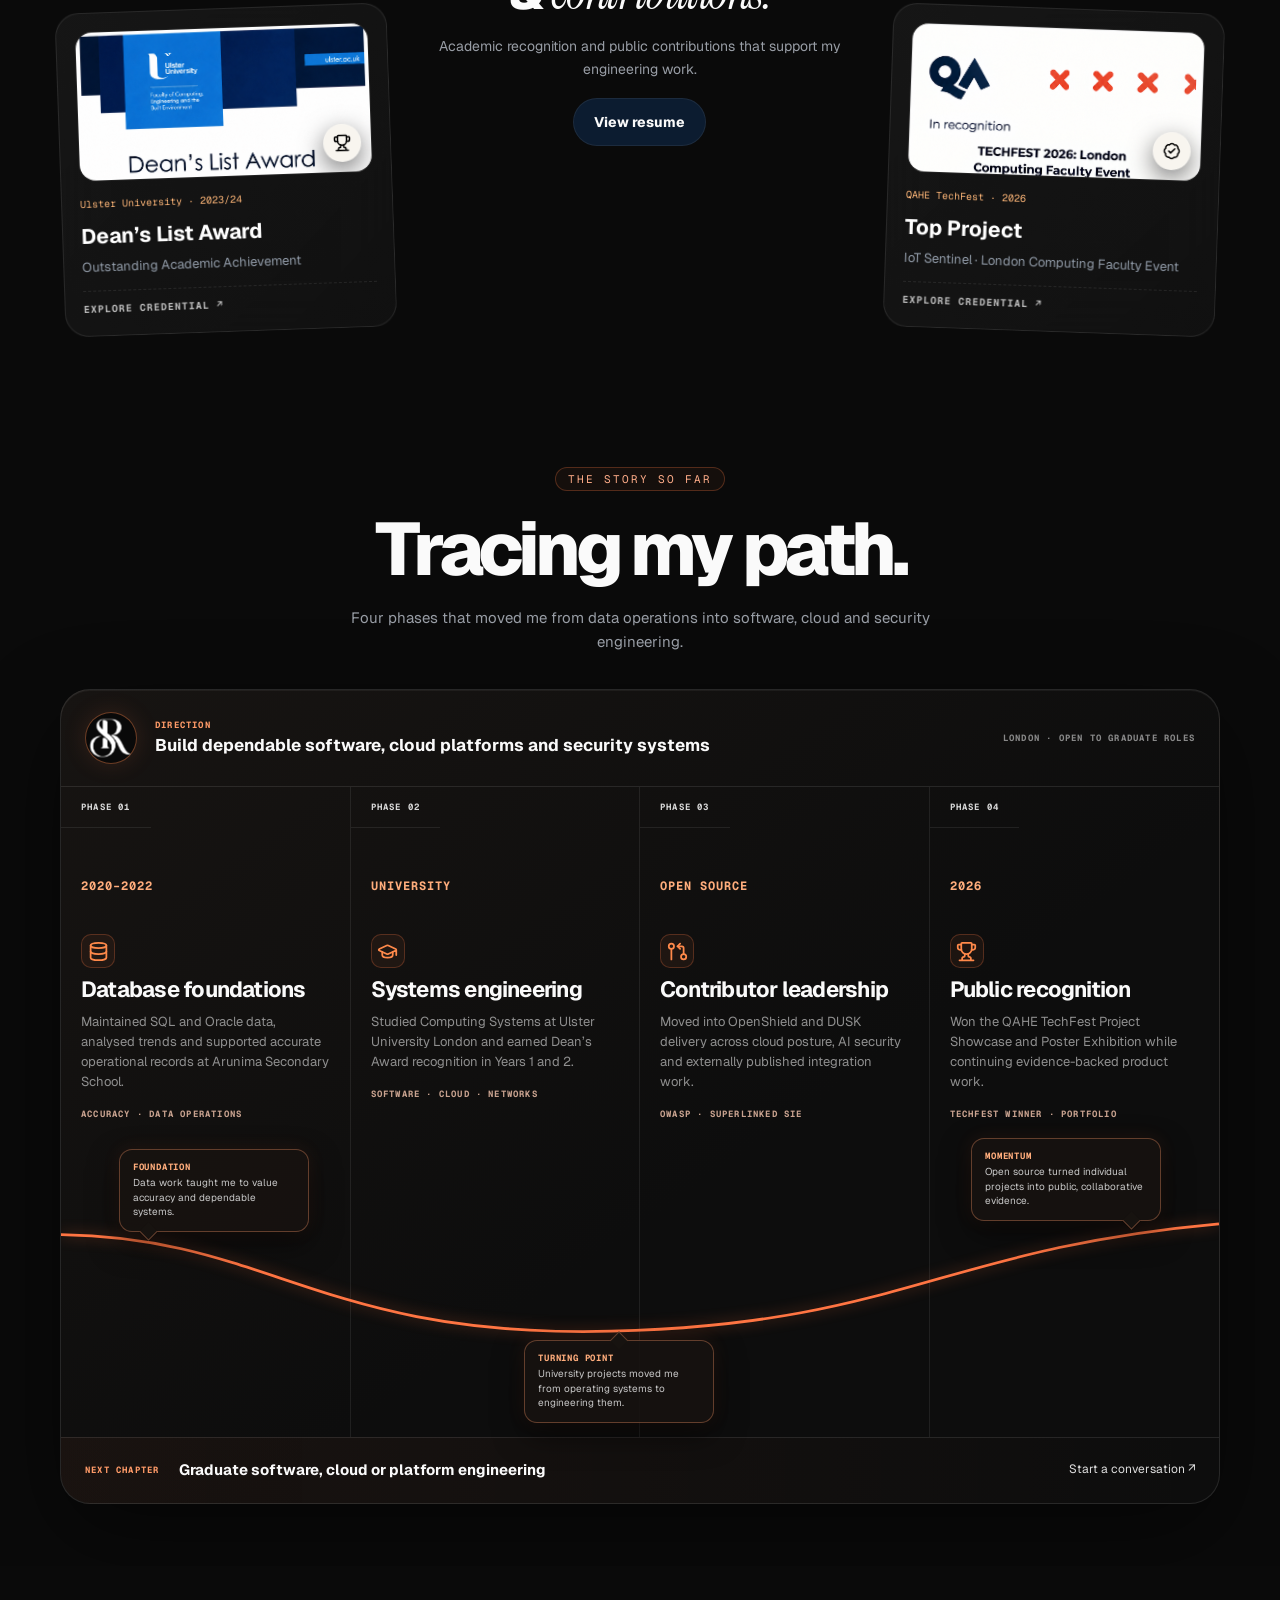
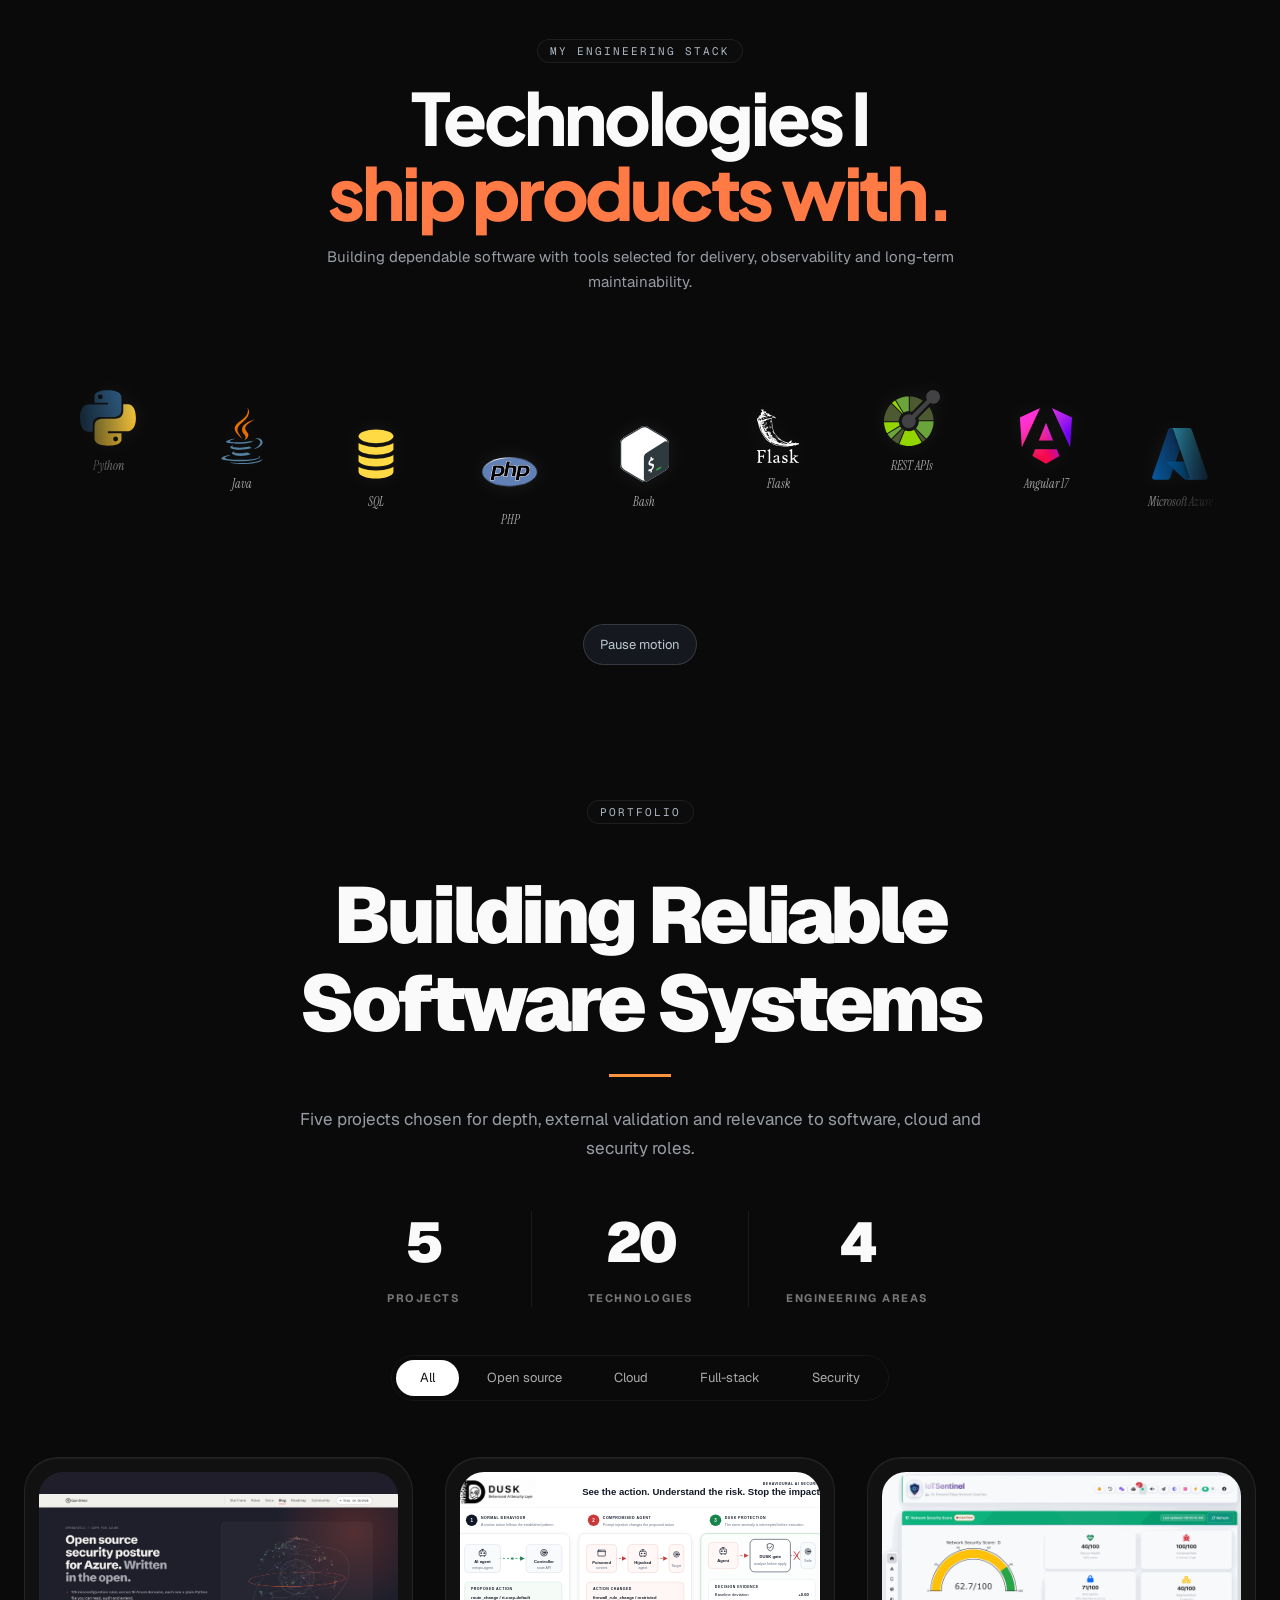
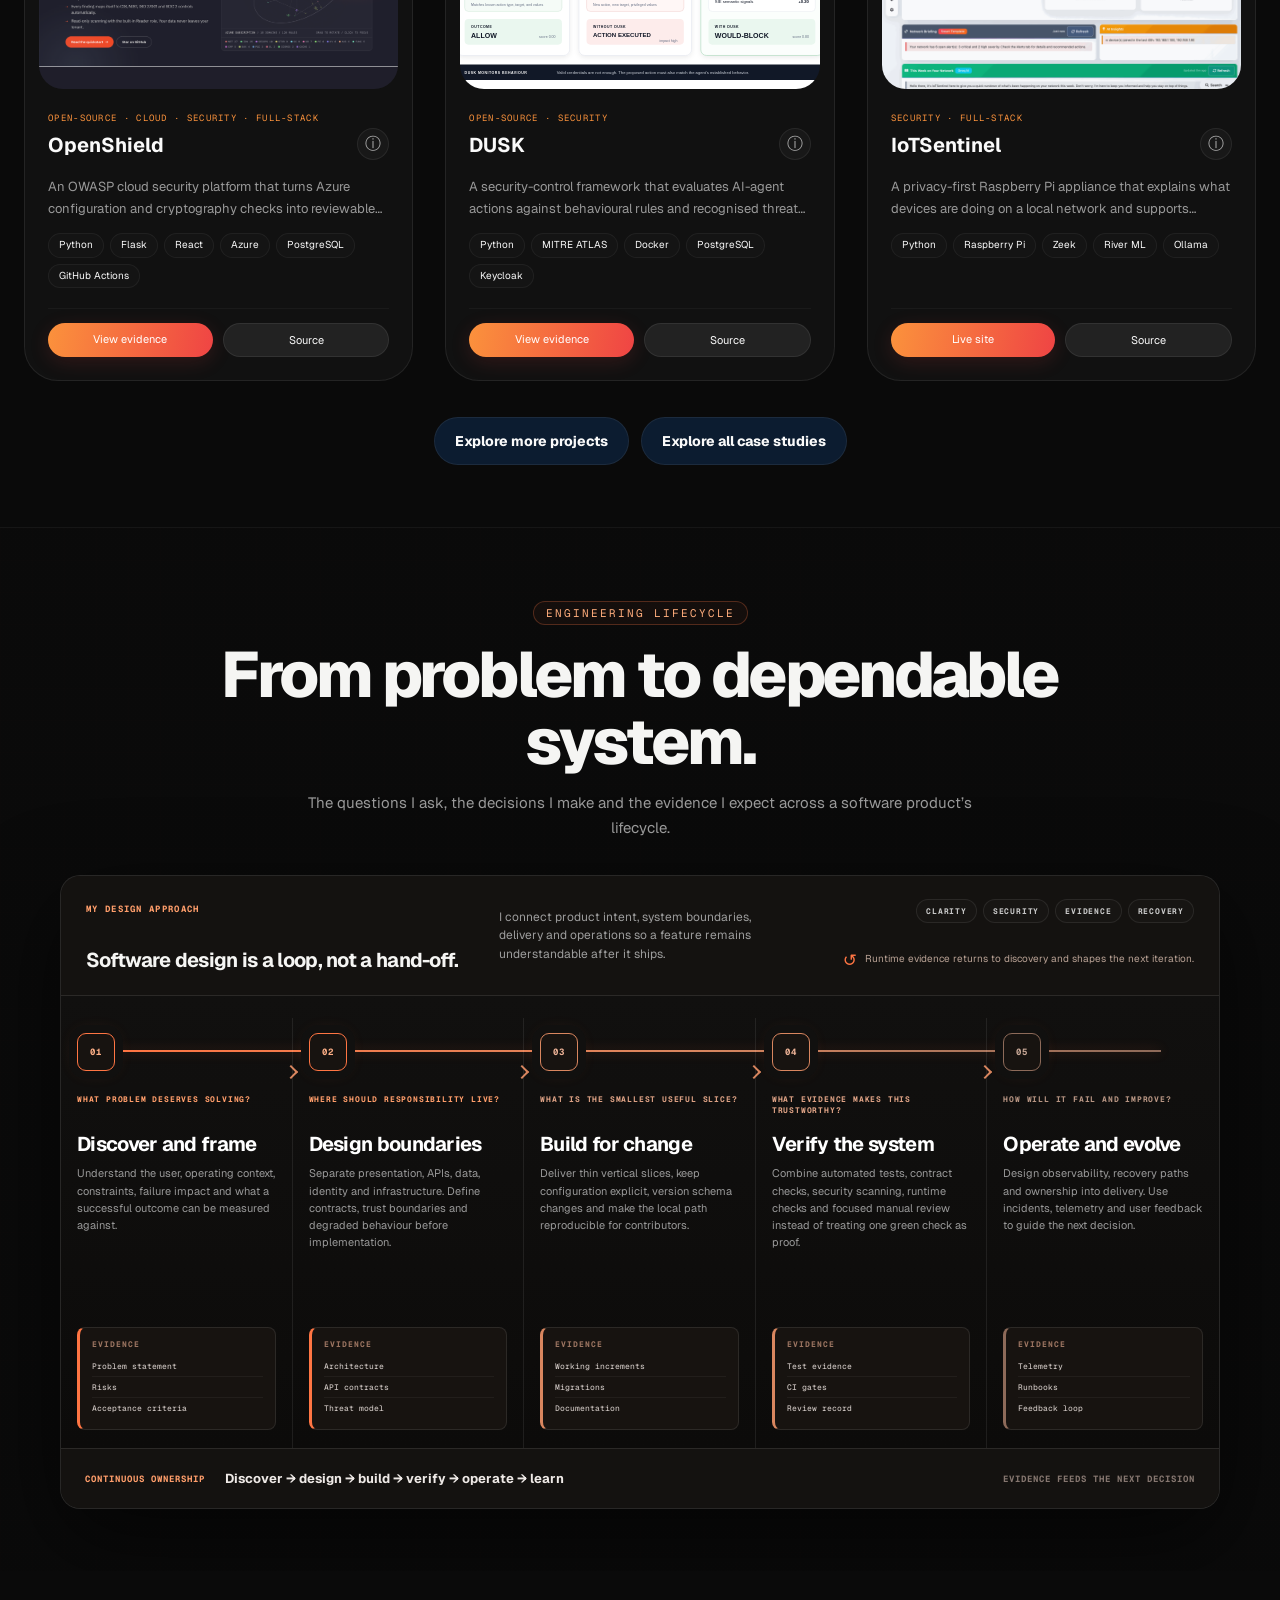
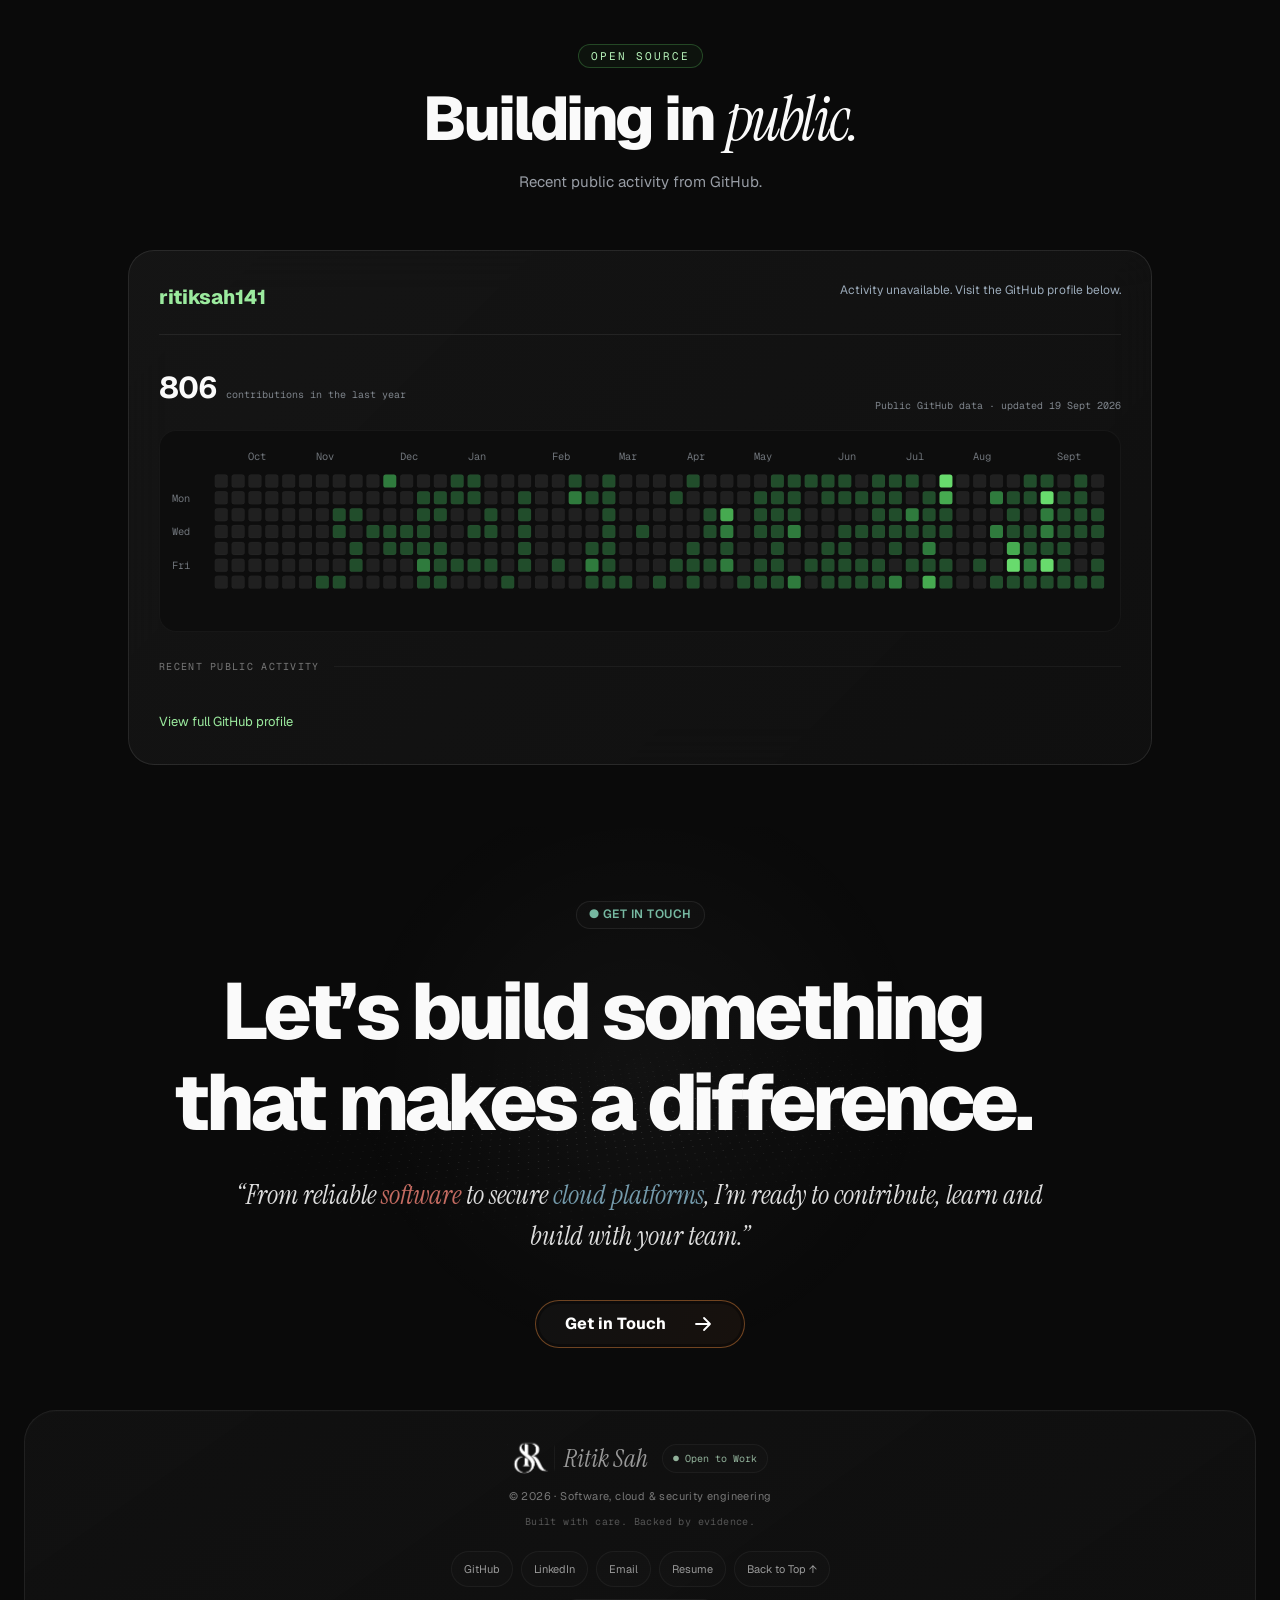
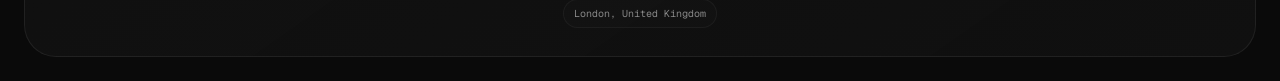
==== commit 2586dd05: "Add interactive credential previews" ====
--- a/index.html
+++ b/index.html
@@ -7,7 +7,7 @@
   <link rel="canonical" href="https://portfolio-lilac-ten-41.vercel.app/">
   <title>Ritik Sah | Software, Cloud & Security Engineer</title><link rel="icon" href="assets/favicon-rs-v2-32.png" type="image/png" sizes="32x32"><link rel="icon" href="assets/favicon-rs-v2-192.png" type="image/png" sizes="192x192"><link rel="apple-touch-icon" href="assets/apple-touch-icon-rs-v2.png" sizes="180x180">
   <link rel="preconnect" href="https://fonts.googleapis.com"><link rel="preconnect" href="https://fonts.gstatic.com" crossorigin><link href="https://fonts.googleapis.com/css2?family=Geist:wght@400;500;600;700;800;900&family=Plus+Jakarta+Sans:wght@400;500;600;700;800&family=Geist+Mono:wght@400;700&family=Instrument+Serif:ital@0;1&display=swap" rel="stylesheet">
-  <link rel="stylesheet" href="styles.css?v=7"><link rel="stylesheet" href="reference.css?v=7"><link rel="stylesheet" href="details.css?v=8"><link rel="stylesheet" href="fidelity.css?v=11"><link rel="stylesheet" href="refinement.css?v=27"><script src="data.js?v=3" defer></script><script src="github-contributions-data.js" defer></script><script src="script.js?v=9" defer></script><script src="interactions.js?v=2" defer></script><script src="skill-icons.js?v=2" defer></script><script src="terminal-playground.js?v=2" defer></script><script src="github-contributions.js" defer></script><script src="refinement.js?v=3" defer></script>
+  <link rel="stylesheet" href="styles.css?v=7"><link rel="stylesheet" href="reference.css?v=7"><link rel="stylesheet" href="details.css?v=8"><link rel="stylesheet" href="fidelity.css?v=11"><link rel="stylesheet" href="refinement.css?v=28"><script src="data.js?v=3" defer></script><script src="github-contributions-data.js" defer></script><script src="script.js?v=9" defer></script><script src="interactions.js?v=2" defer></script><script src="skill-icons.js?v=2" defer></script><script src="terminal-playground.js?v=2" defer></script><script src="github-contributions.js" defer></script><script src="refinement.js?v=4" defer></script>
 </head>
 <body>
   <a class="skip-link" href="#main">Skip to content</a><div class="noise" aria-hidden="true"></div>
@@ -36,12 +36,13 @@
     </section>
     <section class="section expertise" id="expertise"><div class="shell"><header class="section-heading"><p>Core disciplines</p><h2>Disciplines engineered for dependable systems.</h2></header><div class="expertise-layout"><div class="expertise-tabs" role="tablist" aria-label="Engineering disciplines"><button role="tab" aria-selected="true" data-expertise="software">Software engineering</button><button role="tab" aria-selected="false" data-expertise="cloud">Cloud and delivery</button><button role="tab" aria-selected="false" data-expertise="security">Security engineering</button><button role="tab" aria-selected="false" data-expertise="quality">Quality engineering</button></div><div class="expertise-panel" id="expertise-panel" role="tabpanel"></div></div></div></section>
     <section class="section recognition shell" id="recognition" aria-labelledby="recognition-title">
-      <article class="credential-card" tabindex="0" role="button" aria-pressed="false"><span class="credential-symbol" aria-hidden="true"><img src="assets/ui-icons/maintainer.svg" alt="" width="28" height="28"></span><p class="meta">Open-source responsibility</p><h3>OWASP OpenShield</h3><p>API and AI maintainer</p><a href="https://github.com/OWASP/openshield/blob/dev/MAINTAINERS.md" target="_blank" rel="noreferrer">View maintainer record</a></article>
+      <article class="credential-card credential-preview-card"><button class="credential-preview" type="button" data-credential-src="assets/evidence/openshield-maintainers.png" data-credential-title="OpenShield API and AI Maintainer" data-credential-link="https://github.com/OWASP/openshield/blob/dev/MAINTAINERS.md" aria-label="Preview OpenShield maintainer record"><img src="assets/evidence/openshield-maintainers.png" alt="OpenShield maintainers record showing Ritik Sah as API and AI maintainer"><span class="credential-preview-badge"><img src="assets/ui-icons/maintainer.svg" alt="" width="18" height="18"></span></button><p class="meta">OWASP OpenShield · Current</p><h3>API &amp; AI Maintainer</h3><p>Public role and responsibility record</p><button class="credential-explore" type="button" data-credential-src="assets/evidence/openshield-maintainers.png" data-credential-title="OpenShield API and AI Maintainer" data-credential-link="https://github.com/OWASP/openshield/blob/dev/MAINTAINERS.md">Explore credential ↗</button></article>
       <header class="section-heading"><p>Professional milestones</p><h2 id="recognition-title">Recognition<br>&amp; <em>contributions.</em></h2><p class="lede">Academic recognition and public contributions that support my engineering work.</p><a class="button" href="resume/">View resume</a></header>
-      <article class="credential-card" tabindex="0" role="button" aria-pressed="false"><span class="credential-symbol" aria-hidden="true"><img src="assets/ui-icons/showcase.svg" alt="" width="28" height="28"></span><p class="meta">External integration</p><h3>Superlinked SIE</h3><p>DUSK agent-action-monitor example</p><a href="https://github.com/superlinked/sie/tree/main/examples/agent-action-monitor" target="_blank" rel="noreferrer">Explore integration</a></article>
-      <article class="credential-card academic-card" tabindex="0" role="button" aria-pressed="false"><span class="credential-symbol" aria-hidden="true"><img src="assets/ui-icons/journey-award.svg" alt="" width="28" height="28"></span><p class="meta">Ulster University London</p><h3>Dean’s Award</h3><p>Recipient in Years 1 and 2</p></article>
-      <article class="credential-card academic-card" tabindex="0" role="button" aria-pressed="false"><span class="credential-symbol" aria-hidden="true"><img src="assets/ui-icons/evidence.svg" alt="" width="28" height="28"></span><p class="meta">University showcase · 2026</p><h3>QAHE TechFest</h3><p>Project Showcase and Poster Exhibition winner</p></article>
+      <article class="credential-card credential-preview-card"><button class="credential-preview" type="button" data-credential-src="assets/evidence/deans-list-2022-23-digital.png" data-credential-title="Dean’s List Award 2022/23" aria-label="Preview Dean’s List Award certificate for 2022/23"><img src="assets/evidence/deans-list-2022-23-digital.png" alt="Digital Dean’s List Award certificate for Ritik Sah, academic year 2022/23"><span class="credential-preview-badge"><img src="assets/ui-icons/journey-award.svg" alt="" width="18" height="18"></span></button><p class="meta">Ulster University · 2022/23</p><h3>Dean’s List Award</h3><p>Outstanding Academic Achievement</p><button class="credential-explore" type="button" data-credential-src="assets/evidence/deans-list-2022-23-digital.png" data-credential-title="Dean’s List Award 2022/23">Explore credential ↗</button></article>
+      <article class="credential-card academic-card credential-preview-card"><button class="credential-preview" type="button" data-credential-src="assets/evidence/deans-list-2023-24-digital.png" data-credential-title="Dean’s List Award 2023/24" aria-label="Preview Dean’s List Award certificate for 2023/24"><img src="assets/evidence/deans-list-2023-24-digital.png" alt="Digital Dean’s List Award certificate for Ritik Sah, academic year 2023/24"><span class="credential-preview-badge"><img src="assets/ui-icons/journey-award.svg" alt="" width="18" height="18"></span></button><p class="meta">Ulster University · 2023/24</p><h3>Dean’s List Award</h3><p>Outstanding Academic Achievement</p><button class="credential-explore" type="button" data-credential-src="assets/evidence/deans-list-2023-24-digital.png" data-credential-title="Dean’s List Award 2023/24">Explore credential ↗</button></article>
+      <article class="credential-card academic-card credential-preview-card"><button class="credential-preview" type="button" data-credential-src="assets/evidence/techfest-2026-top-project-digital.png" data-credential-title="QAHE TechFest 2026 Top Project" aria-label="Preview TechFest 2026 Top Project certificate"><img src="assets/evidence/techfest-2026-top-project-digital.png" alt="Digital QAHE TechFest 2026 Top Project certificate for IoT Sentinel"><span class="credential-preview-badge"><img src="assets/ui-icons/evidence.svg" alt="" width="18" height="18"></span></button><p class="meta">QAHE TechFest · 2026</p><h3>Top Project</h3><p>IoT Sentinel · London Computing Faculty Event</p><button class="credential-explore" type="button" data-credential-src="assets/evidence/techfest-2026-top-project-digital.png" data-credential-title="QAHE TechFest 2026 Top Project">Explore credential ↗</button></article>
     </section>
+    <dialog class="credential-dialog" id="credential-dialog" aria-labelledby="credential-dialog-title"><div class="credential-dialog-shell"><div class="credential-dialog-bar"><div><span>Verified milestone</span><strong id="credential-dialog-title">Credential preview</strong></div><button type="button" data-credential-close aria-label="Close credential preview">×</button></div><div class="credential-dialog-stage"><img id="credential-dialog-image" src="" alt=""></div><div class="credential-dialog-footer"><p>Source evidence presented without leaving the portfolio.</p><a id="credential-dialog-source" href="#" target="_blank" rel="noreferrer">Open source record ↗</a></div></div></dialog>
     <section class="section journey" id="journey"><div class="shell journey-grid">
       <header class="section-heading sticky-heading"><p>The story so far</p><h2>Tracing my path.</h2><p class="lede">Four phases that moved me from data operations into software, cloud and security engineering.</p></header>
       <div class="journey-map">
--- a/refinement.css
+++ b/refinement.css
@@ -56,6 +56,14 @@
 .recognition .credential-card:nth-of-type(1){--tilt:-3deg;--milestone:#ff8754}.recognition .credential-card:nth-of-type(2){--tilt:3deg;--milestone:#63d7ff}.recognition .credential-card:nth-of-type(3){--tilt:-2deg;--milestone:#c26cff}.recognition .credential-card:nth-of-type(4){--tilt:2deg;--milestone:#d1ff5c}
 .recognition .credential-card:hover,.recognition .credential-card:focus-visible,.recognition .credential-card.is-active{transform:rotate(0) translateY(-10px) scale(1.025);border-color:var(--milestone);box-shadow:0 28px 70px #0009,0 0 36px color-mix(in srgb,var(--milestone) 24%,transparent);background:linear-gradient(145deg,color-mix(in srgb,var(--milestone) 11%,#181818),#111)!important}
 .recognition .credential-card h3{color:#fff}.recognition .credential-symbol{color:var(--milestone)}
+.recognition .credential-preview-card{display:flex;flex-direction:column;min-height:360px;padding:18px;overflow:hidden}
+.credential-preview{position:relative;width:100%;height:150px;padding:0;border:1px solid #ffffff18;border-radius:17px;overflow:hidden;background:#0b0b0b;cursor:pointer}.credential-preview>img{width:100%;height:100%;object-fit:cover;object-position:top;transition:transform .35s ease,filter .35s ease}.credential-preview:hover>img,.credential-preview:focus-visible>img{transform:scale(1.035);filter:brightness(1.08)}.credential-preview:focus-visible,.credential-explore:focus-visible,.credential-dialog button:focus-visible,.credential-dialog a:focus-visible{outline:2px solid var(--milestone,var(--orange));outline-offset:3px}
+.credential-preview-badge{position:absolute;right:10px;bottom:10px;display:grid;place-items:center;width:38px;height:38px;border:1px solid #ffffff2b;border-radius:50%;background:#f8f5ef;color:#111;box-shadow:0 8px 24px #0008}.credential-preview-badge img{width:18px;height:18px;filter:brightness(0)}
+.recognition .credential-preview-card .meta{margin:16px 0 4px}.recognition .credential-preview-card h3{margin:5px 0 4px}.recognition .credential-preview-card>p:not(.meta){margin:0 0 14px;line-height:1.4}
+.credential-explore{margin-top:auto;padding:12px 0 2px;border:0;border-top:1px dashed #ffffff15;background:none;color:#b8b8b8;font:700 10px/1.2 Geist Mono,monospace;letter-spacing:1px;text-align:left;text-transform:uppercase;cursor:pointer}.credential-explore:hover{color:var(--milestone)}
+.credential-dialog{width:min(960px,calc(100vw - 32px));max-width:none;height:min(88dvh,900px);max-height:none;padding:0;border:1px solid #ffffff20;border-radius:24px;overflow:hidden;background:#101010;color:#f5f5f5;box-shadow:0 38px 120px #000e}.credential-dialog::backdrop{background:#050505d9;backdrop-filter:blur(10px)}.credential-dialog[open]{animation:credential-in .24s cubic-bezier(.2,.8,.2,1)}
+.credential-dialog-shell{display:grid;grid-template-rows:auto minmax(0,1fr) auto;height:100%}.credential-dialog-bar,.credential-dialog-footer{display:flex;align-items:center;justify-content:space-between;gap:20px;padding:16px 20px;border-bottom:1px solid #ffffff12;background:#151515}.credential-dialog-bar>div{display:grid;gap:4px}.credential-dialog-bar span{color:var(--orange);font:700 9px/1 Geist Mono,monospace;letter-spacing:1.4px;text-transform:uppercase}.credential-dialog-bar strong{font-size:17px}.credential-dialog-bar button{display:grid;place-items:center;width:44px;height:44px;padding:0;border:1px solid #ffffff1c;border-radius:50%;background:#ffffff08;color:#fff;font-size:24px;cursor:pointer}.credential-dialog-stage{display:grid;place-items:center;min-height:0;padding:22px;overflow:auto;background:radial-gradient(circle at 50% 15%,#ffffff09,transparent 48%),#090909}.credential-dialog-stage img{display:block;max-width:100%;max-height:100%;width:auto;height:auto;border-radius:8px;background:#fff;box-shadow:0 20px 70px #000a}.credential-dialog-footer{border-top:1px solid #ffffff12;border-bottom:0;color:#888;font-size:12px}.credential-dialog-footer p{margin:0}.credential-dialog-footer a{color:#f0b18f;text-decoration:none;font:700 11px/1 Geist Mono,monospace}.credential-dialog-footer a[hidden]{display:none}
+@keyframes credential-in{from{opacity:0;transform:translateY(16px) scale(.98)}to{opacity:1;transform:none}}
 .recognition .section-heading>p:first-child{border:1px solid #ff7a4550;border-radius:999px;padding:7px 16px;color:#ffad89}
 
 /* Journey: one horizontal line with four interactive cards. */
